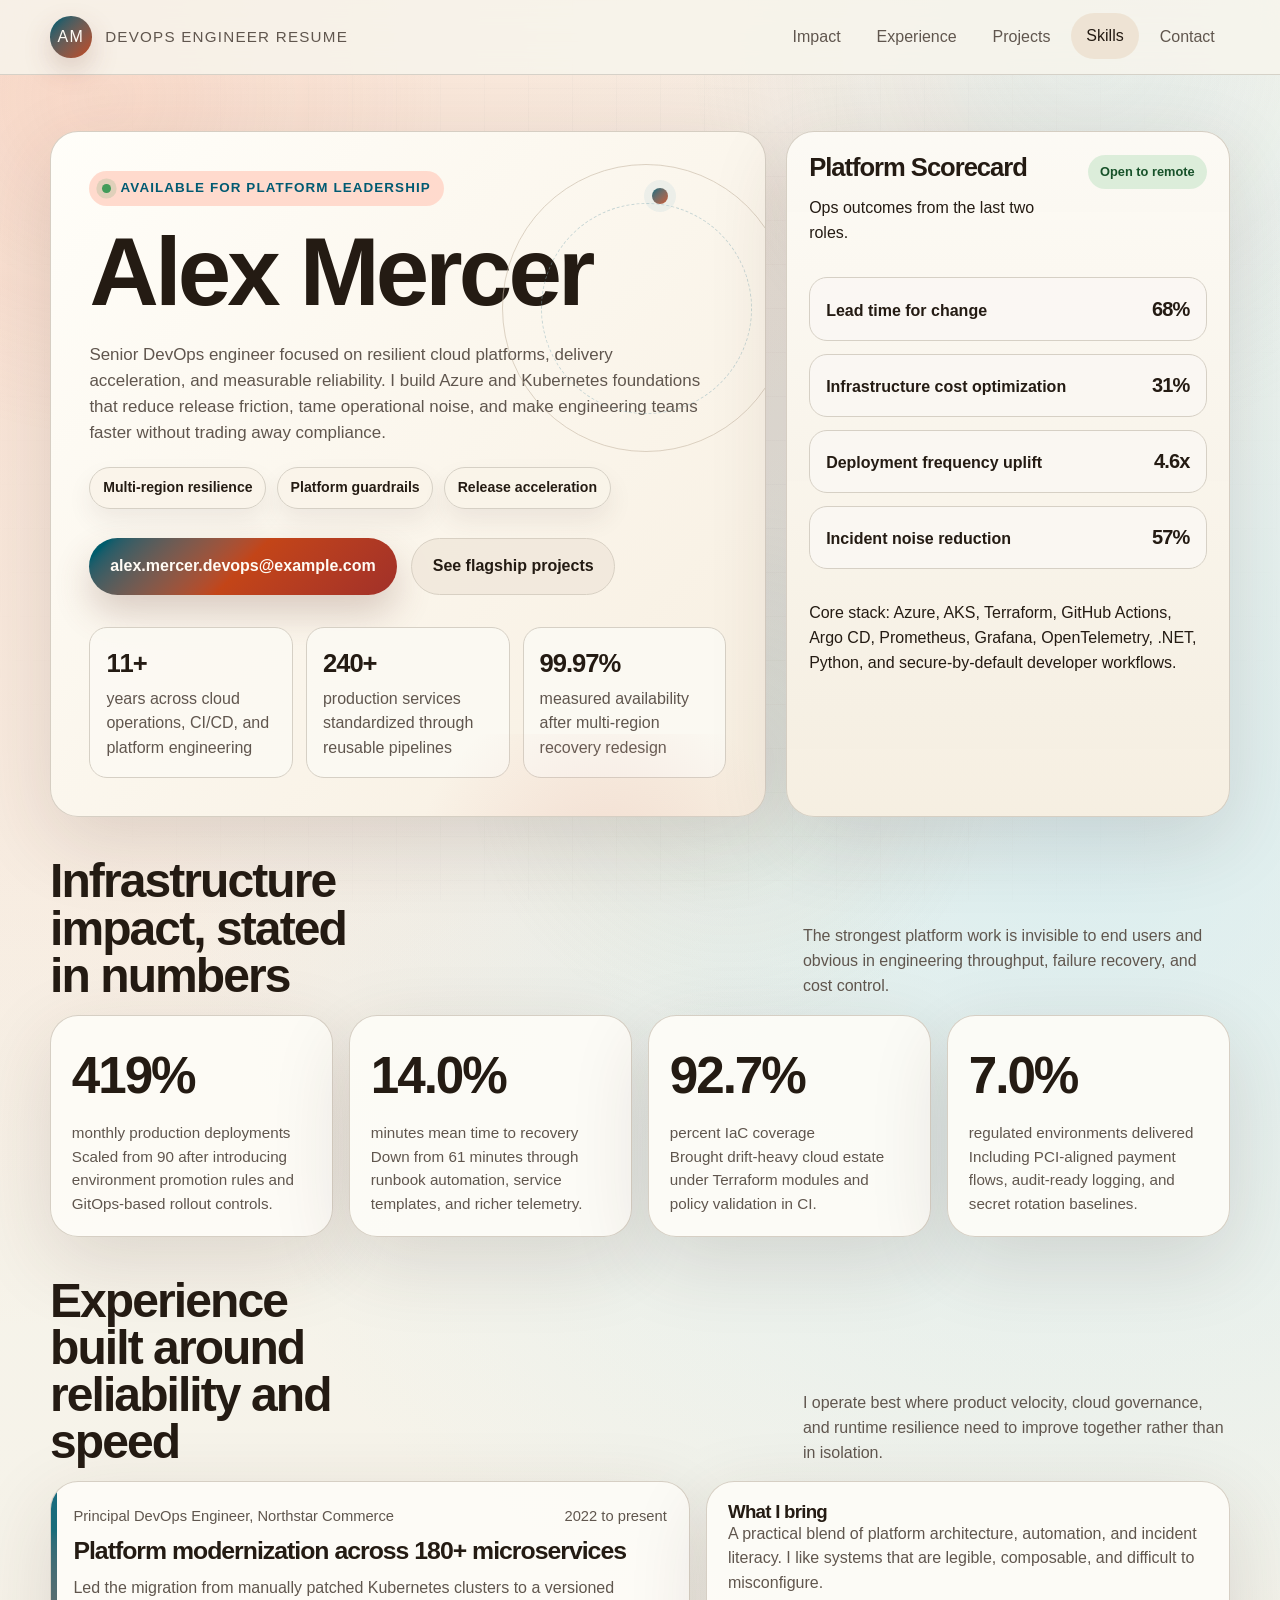
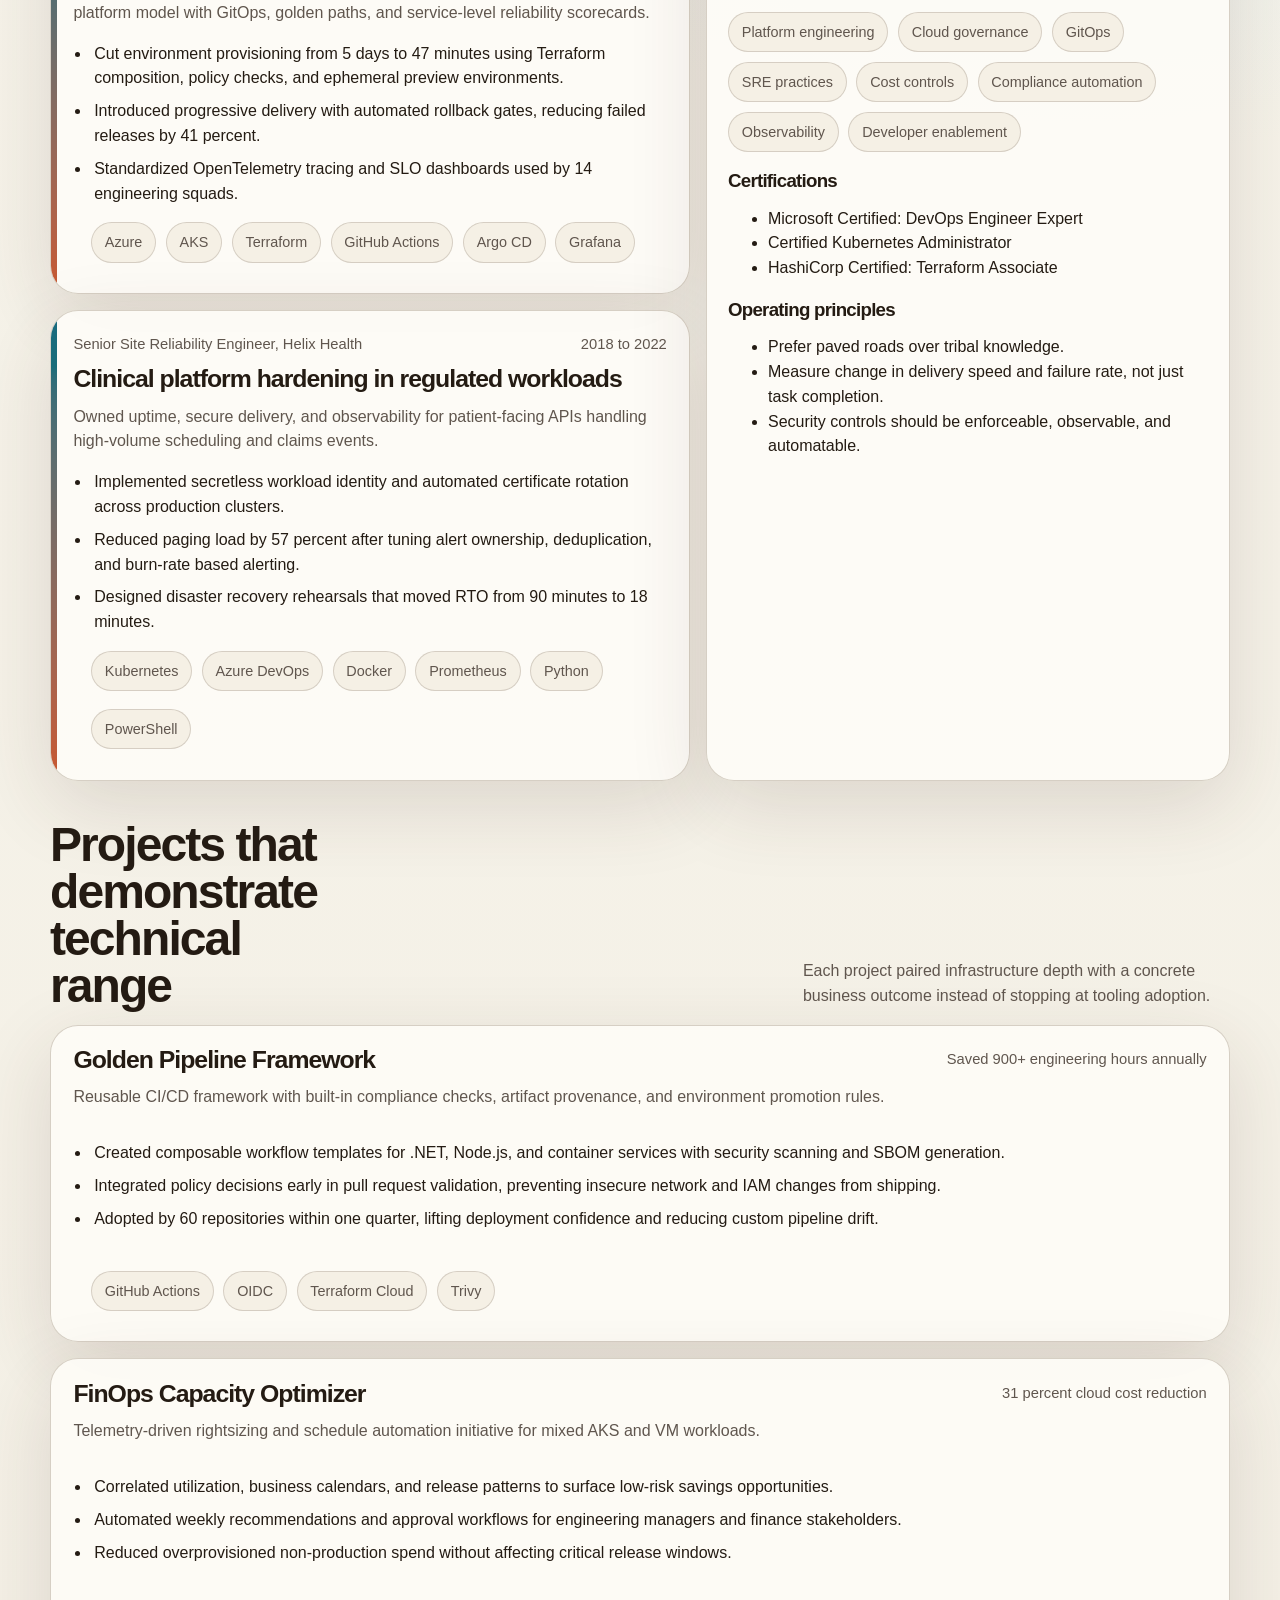
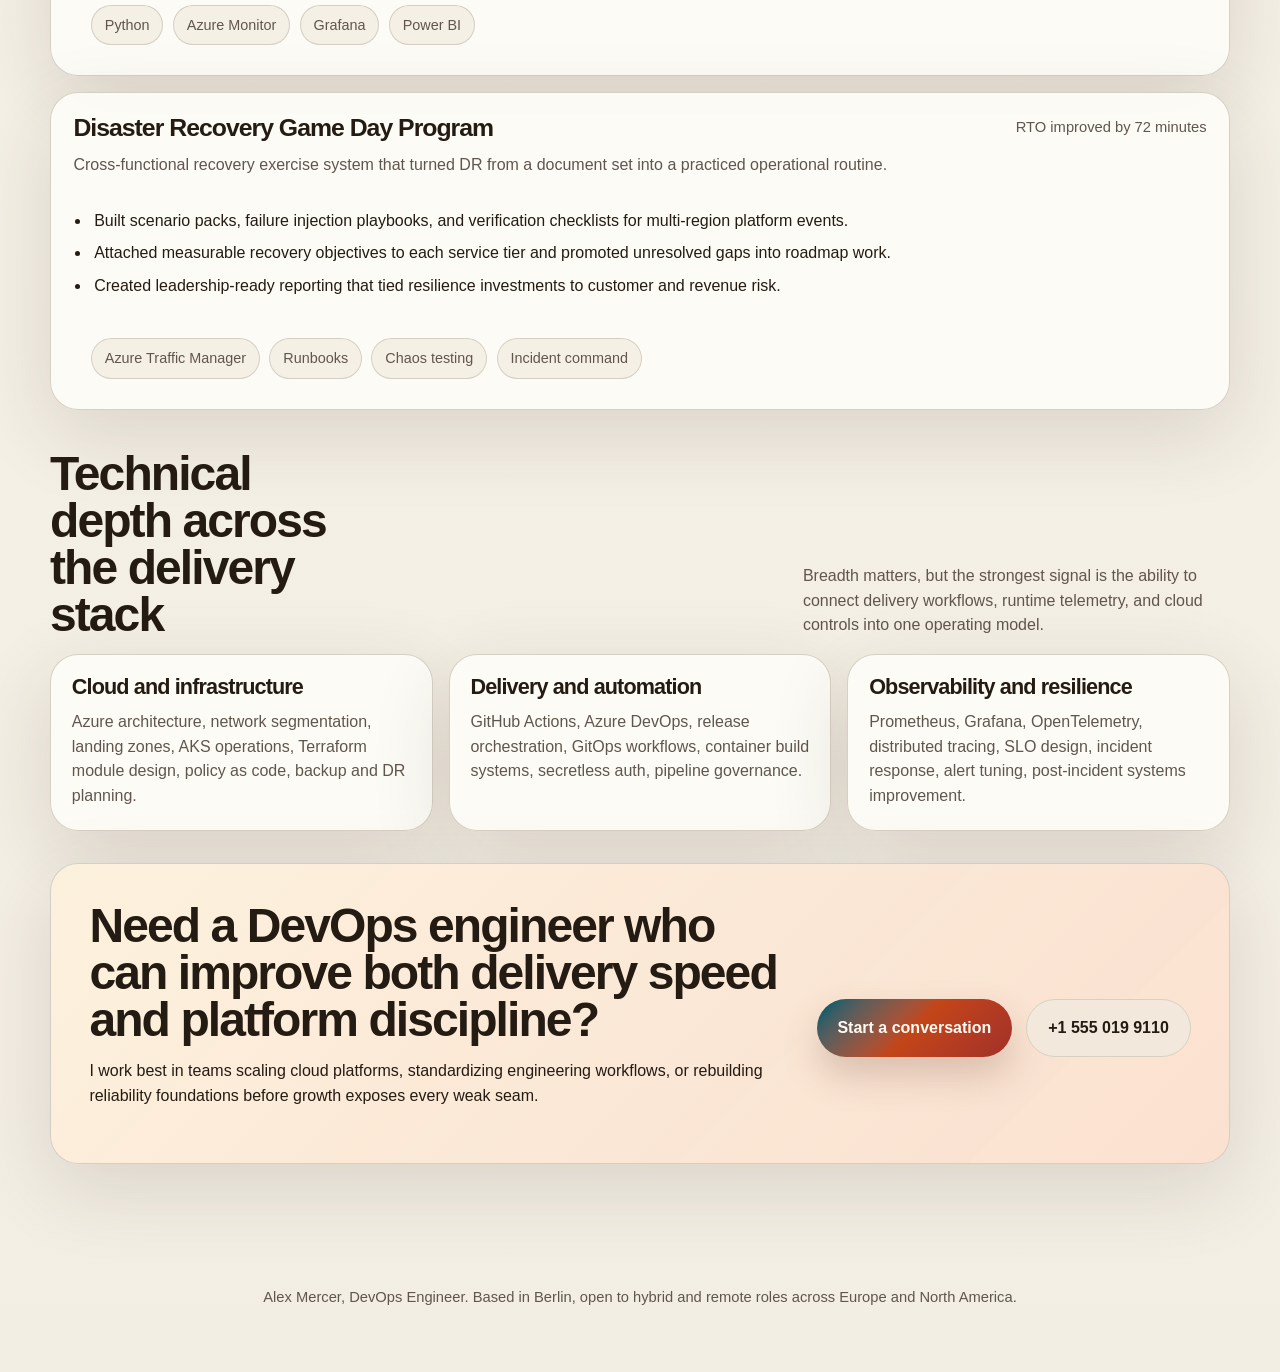
==== index.html @ e0a94598 "GPT 5.4 low reasoning 2nd iteration" ====
<!DOCTYPE html>
<html lang="en">
<head>
  <meta charset="UTF-8">
  <meta name="viewport" content="width=device-width, initial-scale=1.0">
  <title>Alex Mercer | DevOps Engineer</title>
  <meta
    name="description"
    content="Stylish single-file DevOps engineer resume with technical achievements, platform statistics, and flagship infrastructure projects."
  >
  <style>
    :root {
      color-scheme: light;
      --bg: oklch(0.97 0.012 95);
      --bg-strong: oklch(0.92 0.028 88);
      --panel: oklch(0.99 0.007 95 / 0.92);
      --panel-strong: oklch(0.94 0.02 82 / 0.96);
      --text: oklch(0.23 0.02 60);
      --text-inverse: oklch(0.99 0.01 85);
      --muted: oklch(0.46 0.018 62);
      --line: oklch(0.86 0.02 80);
      --line-strong: oklch(0.85 0.018 80 / 0.95);
      --line-soft: oklch(0.86 0.016 84);
      --line-topbar: oklch(0.82 0.015 80 / 0.7);
      --line-orbit: oklch(0.8 0.03 75 / 0.7);
      --line-orbit-inner: oklch(0.74 0.04 215 / 0.55);
      --line-hover-warm: oklch(0.76 0.05 48 / 0.65);
      --line-hover-cool: oklch(0.73 0.05 210 / 0.55);
      --line-hover-neutral: oklch(0.76 0.04 65 / 0.65);
      --line-hover-project: oklch(0.76 0.05 55 / 0.65);
      --accent: oklch(0.56 0.17 38);
      --accent-soft: oklch(0.92 0.05 38);
      --accent-deep: oklch(0.48 0.15 28);
      --accent-alt: oklch(0.42 0.11 215);
      --accent-alt-soft: oklch(0.8 0.04 220 / 0.25);
      --success: oklch(0.62 0.13 150);
      --success-text: oklch(0.39 0.09 150);
      --shadow: 0 24px 80px oklch(0.32 0.04 45 / 0.14);
      --shadow-lift: 0 32px 100px oklch(0.28 0.05 36 / 0.18);
      --radius-lg: 28px;
      --radius-md: 18px;
      --radius-sm: 12px;
      --content: min(1180px, calc(100vw - 2rem));
      --transition: 280ms cubic-bezier(0.22, 1, 0.36, 1);
      --display: "Space Grotesk", "Segoe UI", sans-serif;
      --body: "Inter", "Segoe UI", sans-serif;
    }

    * {
      box-sizing: border-box;
    }

    html {
      scroll-behavior: smooth;
    }

    body {
      margin: 0;
      font-family: var(--body);
      color: var(--text);
      background:
        radial-gradient(circle at top left, oklch(0.88 0.06 45 / 0.55), transparent 28%),
        radial-gradient(circle at 85% 18%, oklch(0.9 0.05 220 / 0.45), transparent 24%),
        linear-gradient(180deg, var(--bg), oklch(0.95 0.015 88));
      min-height: 100vh;
      line-height: 1.55;
      overflow-x: hidden;
    }

    body::before {
      content: "";
      position: fixed;
      inset: 0;
      pointer-events: none;
      background-image:
        linear-gradient(oklch(0.8 0.01 90 / 0.08) 1px, transparent 1px),
        linear-gradient(90deg, oklch(0.8 0.01 90 / 0.08) 1px, transparent 1px);
      background-size: 44px 44px;
      -webkit-mask-image: radial-gradient(circle at center, black 40%, transparent 88%);
      mask-image: radial-gradient(circle at center, black 40%, transparent 88%);
    }

    body::after {
      content: "";
      position: fixed;
      inset: -20%;
      pointer-events: none;
      background:
        radial-gradient(circle at 20% 22%, oklch(0.82 0.08 40 / 0.18), transparent 20%),
        radial-gradient(circle at 75% 18%, oklch(0.84 0.05 220 / 0.18), transparent 24%),
        radial-gradient(circle at 55% 75%, oklch(0.8 0.05 120 / 0.12), transparent 20%);
      transform: translate3d(var(--cursor-x, 0px), var(--cursor-y, 0px), 0);
      transition: transform 700ms cubic-bezier(0.22, 1, 0.36, 1);
      opacity: 0.95;
    }

    a {
      color: inherit;
      text-decoration: none;
    }

    img {
      max-width: 100%;
      display: block;
    }

    .shell {
      width: var(--content);
      margin: 0 auto;
      position: relative;
      z-index: 1;
    }

    .topbar {
      position: sticky;
      top: 0;
      z-index: 10;
      -webkit-backdrop-filter: blur(14px);
      backdrop-filter: blur(14px);
      background: oklch(0.97 0.012 95 / 0.84);
      border-bottom: 1px solid var(--line-topbar);
    }

    .topbar-inner {
      width: var(--content);
      margin: 0 auto;
      display: flex;
      align-items: center;
      justify-content: space-between;
      gap: 1rem;
      padding: 0.9rem 0;
    }

    .brand {
      display: flex;
      align-items: center;
      gap: 0.85rem;
      font-size: 0.95rem;
      letter-spacing: 0.08em;
      text-transform: uppercase;
      color: var(--muted);
    }

    .brand-mark {
      width: 2.6rem;
      aspect-ratio: 1;
      border-radius: 50%;
      display: grid;
      place-items: center;
      font-family: var(--display);
      font-size: 1rem;
      color: var(--text-inverse);
      background: linear-gradient(135deg, var(--accent-alt), var(--accent));
      box-shadow: 0 12px 28px oklch(0.44 0.08 30 / 0.22);
    }

    .nav {
      display: flex;
      align-items: center;
      gap: 0.35rem;
      flex-wrap: wrap;
      justify-content: flex-end;
    }

    .nav a {
      padding: 0.65rem 0.95rem;
      border-radius: 999px;
      color: var(--muted);
      transition: background var(--transition), color var(--transition), transform var(--transition);
    }

    .nav a:hover,
    .nav a:focus-visible,
    .nav a.active {
      background: oklch(0.92 0.025 78 / 0.95);
      color: var(--text);
      transform: translateY(-1px);
      outline: none;
    }

    main {
      padding: 2.5rem 0 4rem;
    }

    section {
      margin-bottom: 1.5rem;
    }

    .hero {
      display: grid;
      grid-template-columns: minmax(0, 1.45fr) minmax(320px, 0.9fr);
      gap: 1.25rem;
      align-items: stretch;
      padding-top: 1rem;
    }

    .hero-copy,
    .hero-panel,
    .surface,
    .timeline-item,
    .project,
    .cta-panel {
      background: var(--panel);
      border: 1px solid var(--line-strong);
      box-shadow: var(--shadow);
      border-radius: var(--radius-lg);
    }

    .hero-copy,
    .hero-panel,
    .surface,
    .timeline-item,
    .project,
    .cta-panel,
    .mini-stat,
    .ops-list li,
    .stack li,
    .tags li,
    .button,
    .button-secondary {
      position: relative;
      overflow: hidden;
      isolation: isolate;
    }

    .hero-copy::before,
    .hero-panel::before,
    .surface::before,
    .timeline-item::before,
    .project::before,
    .cta-panel::before {
      content: "";
      position: absolute;
      inset: -1px;
      pointer-events: none;
      background: radial-gradient(circle at var(--spotlight-x, 50%) var(--spotlight-y, 50%), oklch(0.99 0.03 85 / 0.42), transparent 32%);
      opacity: 0;
      transition: opacity 320ms cubic-bezier(0.22, 1, 0.36, 1);
      z-index: -1;
    }

    .hero-copy:hover::before,
    .hero-panel:hover::before,
    .surface:hover::before,
    .timeline-item:hover::before,
    .project:hover::before,
    .cta-panel:hover::before {
      opacity: 1;
    }

    .hero-copy {
      padding: clamp(1.5rem, 3vw, 3rem);
      position: relative;
      min-height: 100%;
      background:
        linear-gradient(135deg, oklch(0.995 0.007 95 / 0.95), oklch(0.95 0.022 80 / 0.95)),
        var(--panel);
    }

    .hero-copy::after {
      content: "";
      position: absolute;
      inset: auto -10% -30% 45%;
      height: 18rem;
      background: radial-gradient(circle, oklch(0.76 0.08 30 / 0.24), transparent 70%);
      pointer-events: none;
    }

    .hero-orbit {
      position: absolute;
      right: clamp(-2.5rem, -2vw, -1rem);
      top: clamp(1rem, 4vw, 2rem);
      width: min(28vw, 18rem);
      aspect-ratio: 1;
      border-radius: 50%;
      border: 1px solid var(--line-orbit);
      opacity: 0.9;
      pointer-events: none;
      animation: spin 24s linear infinite;
    }

    .hero-orbit::before,
    .hero-orbit::after {
      content: "";
      position: absolute;
      border-radius: 50%;
    }

    .hero-orbit::before {
      inset: 13%;
      border: 1px dashed var(--line-orbit-inner);
    }

    .hero-orbit::after {
      width: 1rem;
      height: 1rem;
      top: 8%;
      left: 52%;
      background: linear-gradient(135deg, var(--accent-alt), var(--accent));
      box-shadow: 0 0 0 0.5rem oklch(0.79 0.05 220 / 0.16);
    }

    .hero-badge-strip {
      display: flex;
      flex-wrap: wrap;
      gap: 0.65rem;
      margin-top: 1.3rem;
    }

    .hero-badge-strip span {
      padding: 0.55rem 0.8rem;
      border-radius: 999px;
      background: oklch(0.97 0.015 84 / 0.92);
      border: 1px solid var(--line-soft);
      color: var(--text);
      font-size: 0.88rem;
      font-weight: 600;
      box-shadow: 0 12px 24px oklch(0.35 0.03 40 / 0.08);
    }

    .eyebrow {
      display: inline-flex;
      align-items: center;
      gap: 0.6rem;
      padding: 0.45rem 0.8rem;
      border-radius: 999px;
      background: var(--accent-soft);
      color: var(--accent-alt);
      font-size: 0.84rem;
      font-weight: 700;
      letter-spacing: 0.08em;
      text-transform: uppercase;
    }

    .eyebrow::before {
      content: "";
      width: 0.55rem;
      height: 0.55rem;
      border-radius: 50%;
      background: var(--success);
      box-shadow: 0 0 0 0.35rem oklch(0.62 0.13 150 / 0.16);
    }

    h1,
    h2,
    h3 {
      font-family: var(--display);
      margin: 0;
      line-height: 0.98;
      letter-spacing: -0.04em;
    }

    h1 {
      font-size: clamp(3rem, 8vw, 6rem);
      margin-top: 1.2rem;
      max-width: 10ch;
    }

    .hero-copy p {
      max-width: 65ch;
      font-size: 1.06rem;
      color: var(--muted);
      margin: 1.4rem 0 0;
    }

    .hero-actions {
      display: flex;
      flex-wrap: wrap;
      gap: 0.9rem;
      margin-top: 1.8rem;
    }

    .button,
    .button-secondary {
      display: inline-flex;
      align-items: center;
      justify-content: center;
      gap: 0.65rem;
      padding: 0.95rem 1.3rem;
      border-radius: 999px;
      font-weight: 700;
      transition: transform var(--transition), box-shadow var(--transition), background var(--transition), border-color var(--transition);
    }

    .button::before,
    .button-secondary::before {
      content: "";
      position: absolute;
      inset: 0;
      background: linear-gradient(120deg, transparent 20%, oklch(1 0 0 / 0.35), transparent 58%);
      transform: translateX(-120%);
      transition: transform 620ms cubic-bezier(0.22, 1, 0.36, 1);
      pointer-events: none;
    }

    .button {
      color: var(--text-inverse);
      background: linear-gradient(135deg, var(--accent-alt), var(--accent), var(--accent-deep));
      box-shadow: 0 18px 36px oklch(0.43 0.07 35 / 0.24);
    }

    .button-secondary {
      background: var(--panel-strong);
      color: var(--text);
      border: 1px solid var(--line);
    }

    .button:hover,
    .button:focus-visible,
    .button-secondary:hover,
    .button-secondary:focus-visible {
      transform: translateY(-2px);
      box-shadow: var(--shadow-lift);
      outline: none;
    }

    .button:hover::before,
    .button:focus-visible::before,
    .button-secondary:hover::before,
    .button-secondary:focus-visible::before {
      transform: translateX(120%);
    }

    .hero-grid {
      display: grid;
      grid-template-columns: repeat(3, minmax(0, 1fr));
      gap: 0.8rem;
      margin-top: 2rem;
    }

    .mini-stat {
      padding: 1rem;
      border-radius: var(--radius-md);
      background: oklch(0.985 0.008 88 / 0.92);
      border: 1px solid var(--line-soft);
      transition: transform var(--transition), box-shadow var(--transition), border-color var(--transition);
    }

    .mini-stat:hover {
      transform: translateY(-6px);
      box-shadow: 0 24px 44px oklch(0.3 0.04 40 / 0.14);
      border-color: var(--line-hover-warm);
    }

    .mini-stat strong,
    .metric-value,
    .hero-panel strong {
      display: block;
      font-family: var(--display);
      letter-spacing: -0.04em;
    }

    .mini-stat strong {
      font-size: 1.6rem;
      margin-bottom: 0.2rem;
    }

    .mini-stat span,
    .metric-label,
    .timeline-meta,
    .project-meta,
    .stack li,
    .tags li,
    .footer-note {
      color: var(--muted);
    }

    .hero-panel {
      padding: 1.4rem;
      display: grid;
      gap: 1rem;
      align-content: start;
      background:
        linear-gradient(180deg, oklch(0.985 0.008 88 / 0.96), oklch(0.95 0.02 84 / 0.95)),
        var(--panel);
      transform: translateY(0);
      transition: transform var(--transition), box-shadow var(--transition);
    }

    .hero-panel:hover {
      transform: translateY(-4px);
      box-shadow: var(--shadow-lift);
    }

    .hero-panel-header {
      display: flex;
      justify-content: space-between;
      align-items: flex-start;
      gap: 1rem;
    }

    .hero-panel h2 {
      font-size: 1.6rem;
    }

    .status-chip {
      padding: 0.45rem 0.75rem;
      border-radius: 999px;
      background: oklch(0.92 0.04 145 / 0.8);
      color: var(--success-text);
      font-size: 0.8rem;
      font-weight: 700;
      white-space: nowrap;
    }

    .ops-list,
    .stack,
    .tags {
      list-style: none;
      padding: 0;
      margin: 0;
    }

    .ops-list {
      display: grid;
      gap: 0.8rem;
    }

    .ops-list li {
      padding: 0.95rem 1rem;
      border-radius: var(--radius-md);
      background: oklch(0.98 0.008 88 / 0.92);
      border: 1px solid var(--line-soft);
      display: flex;
      justify-content: space-between;
      gap: 1rem;
      align-items: baseline;
      transition: transform var(--transition), border-color var(--transition), box-shadow var(--transition);
    }

    .ops-list li:hover {
      transform: translateX(6px);
      border-color: var(--line-hover-cool);
      box-shadow: 0 20px 36px oklch(0.32 0.03 40 / 0.12);
    }

    .ops-list span {
      font-weight: 600;
    }

    .ops-list strong {
      font-size: 1.25rem;
    }

    .section-heading {
      display: flex;
      justify-content: space-between;
      gap: 1rem;
      align-items: end;
      margin: 2.5rem 0 1rem;
    }

    .section-heading h2 {
      font-size: clamp(1.9rem, 4vw, 3rem);
      max-width: 12ch;
    }

    .section-heading p {
      max-width: 48ch;
      margin: 0;
      color: var(--muted);
    }

    .metrics {
      display: grid;
      grid-template-columns: repeat(4, minmax(0, 1fr));
      gap: 1rem;
    }

    .surface {
      padding: 1.3rem;
      transition: transform var(--transition), box-shadow var(--transition), border-color var(--transition);
    }

    .surface:hover {
      transform: translateY(-6px);
      box-shadow: var(--shadow-lift);
      border-color: var(--line-hover-neutral);
    }

    .metric-value {
      font-size: clamp(2rem, 5vw, 3.2rem);
    }

    .metric-label {
      display: block;
      margin-top: 0.35rem;
      font-size: 0.95rem;
    }

    .metric-detail {
      margin: 0.9rem 0 0;
      font-size: 0.95rem;
      color: var(--muted);
    }

    .content-grid {
      display: grid;
      grid-template-columns: minmax(0, 1.1fr) minmax(300px, 0.9fr);
      gap: 1rem;
    }

    .timeline {
      display: grid;
      gap: 1rem;
    }

    .timeline-item {
      padding: 1.4rem;
      position: relative;
      transition: transform var(--transition), box-shadow var(--transition), border-color var(--transition);
    }

    .timeline-item::after {
      content: "";
      position: absolute;
      inset: 0 auto 0 0;
      width: 6px;
      background: linear-gradient(180deg, var(--accent-alt), var(--accent));
      opacity: 0.9;
    }

    .timeline-item:hover,
    .project:hover {
      transform: translateY(-8px);
      box-shadow: var(--shadow-lift);
      border-color: var(--line-hover-project);
    }

    .timeline-meta {
      display: flex;
      justify-content: space-between;
      gap: 0.8rem;
      font-size: 0.92rem;
      margin-bottom: 0.7rem;
      flex-wrap: wrap;
    }

    .timeline-item h3,
    .project h3 {
      font-size: 1.55rem;
      margin-bottom: 0.8rem;
    }

    .timeline-item p,
    .project p,
    .surface p {
      margin: 0;
      color: var(--muted);
    }

    .timeline-item ul,
    .project ul {
      margin: 1rem 0 0;
      padding-left: 1.1rem;
      color: var(--text);
    }

    .timeline-item li,
    .project li {
      margin-bottom: 0.5rem;
      padding-left: 0.2rem;
    }

    .stack {
      display: flex;
      flex-wrap: wrap;
      gap: 0.6rem;
      margin-top: 1rem;
    }

    .stack li,
    .tags li {
      padding: 0.5rem 0.8rem;
      border-radius: 999px;
      background: oklch(0.95 0.017 82 / 0.85);
      border: 1px solid var(--line-strong);
      font-size: 0.9rem;
    }

    .projects {
      display: grid;
      gap: 1rem;
      margin-top: 1rem;
    }

    .project {
      padding: 1.4rem;
      display: grid;
      gap: 0.95rem;
      transition: transform var(--transition), box-shadow var(--transition), border-color var(--transition);
    }

    .project-header {
      display: flex;
      justify-content: space-between;
      gap: 1rem;
      align-items: start;
    }

    .project-meta {
      font-size: 0.92rem;
      white-space: nowrap;
    }

    .skills-grid {
      display: grid;
      grid-template-columns: repeat(3, minmax(0, 1fr));
      gap: 1rem;
    }

    .skills-grid .surface {
      min-height: 100%;
    }

    .skills-grid h3 {
      font-size: 1.35rem;
      margin-bottom: 0.8rem;
    }

    .tags {
      display: flex;
      gap: 0.6rem;
      flex-wrap: wrap;
      margin-top: 1rem;
    }

    .flow-top {
      margin-top: 1.25rem;
    }

    .cta-panel {
      margin-top: 2rem;
      padding: clamp(1.5rem, 3vw, 2.4rem);
      display: grid;
      grid-template-columns: minmax(0, 1.2fr) auto;
      gap: 1rem;
      align-items: center;
      background:
        linear-gradient(135deg, oklch(0.96 0.03 82 / 0.94), oklch(0.92 0.04 55 / 0.92)),
        var(--panel);
      transition: transform var(--transition), box-shadow var(--transition), border-color var(--transition);
    }

    .cta-panel:hover {
      transform: translateY(-4px);
      box-shadow: var(--shadow-lift);
    }

    .cta-panel h2 {
      font-size: clamp(2rem, 4vw, 3rem);
      margin-bottom: 0.55rem;
    }

    footer {
      padding: 1.2rem 0 3rem;
    }

    .footer-note {
      text-align: center;
      font-size: 0.92rem;
    }

    .reveal {
      opacity: 0;
      transform: translateY(24px);
      transition: opacity 650ms cubic-bezier(0.16, 1, 0.3, 1), transform 650ms cubic-bezier(0.16, 1, 0.3, 1);
    }

    .reveal[data-reveal-delay="1"] {
      transition-delay: 80ms;
    }

    .reveal[data-reveal-delay="2"] {
      transition-delay: 160ms;
    }

    .reveal[data-reveal-delay="3"] {
      transition-delay: 240ms;
    }

    .reveal.is-visible {
      opacity: 1;
      transform: translateY(0);
    }

    @keyframes spin {
      from {
        transform: rotate(0deg);
      }

      to {
        transform: rotate(360deg);
      }
    }

    @keyframes float {
      0%,
      100% {
        transform: translateY(0px);
      }

      50% {
        transform: translateY(-10px);
      }
    }

    @media (max-width: 1080px) {
      .hero,
      .content-grid,
      .cta-panel,
      .skills-grid,
      .metrics {
        grid-template-columns: 1fr 1fr;
      }

      .hero {
        align-items: start;
      }

      .cta-panel {
        grid-template-columns: 1fr;
      }
    }

    @media (max-width: 760px) {
      .topbar-inner,
      .section-heading,
      .project-header,
      .hero-panel-header,
      .timeline-meta,
      .ops-list li {
        flex-direction: column;
        align-items: flex-start;
      }

      .hero,
      .content-grid,
      .skills-grid,
      .metrics,
      .hero-grid {
        grid-template-columns: 1fr;
      }

      .nav {
        display: none;
      }

      main {
        padding-top: 1.25rem;
      }

      h1 {
        max-width: 12ch;
      }
    }

    @media (prefers-reduced-motion: reduce) {
      html {
        scroll-behavior: auto;
      }

      *,
      *::before,
      *::after {
        animation-duration: 0.01ms !important;
        animation-iteration-count: 1 !important;
        transition-duration: 0.01ms !important;
      }

      .reveal {
        opacity: 1;
        transform: none;
      }
    }
  </style>
</head>
<body>
  <header class="topbar" aria-label="Primary">
    <div class="topbar-inner">
      <a class="brand" href="#top" aria-label="Go to top">
        <span class="brand-mark">AM</span>
        <span>DevOps Engineer Resume</span>
      </a>
      <nav class="nav" aria-label="Section navigation">
        <a href="#impact">Impact</a>
        <a href="#experience">Experience</a>
        <a href="#projects">Projects</a>
        <a href="#skills">Skills</a>
        <a href="#contact">Contact</a>
      </nav>
    </div>
  </header>

  <main id="top">
    <div class="shell">
      <section class="hero">
        <div class="hero-copy reveal">
          <div class="hero-orbit" aria-hidden="true"></div>
          <span class="eyebrow">Available for platform leadership</span>
          <h1>Alex Mercer</h1>
          <p>
            Senior DevOps engineer focused on resilient cloud platforms, delivery acceleration, and measurable reliability.
            I build Azure and Kubernetes foundations that reduce release friction, tame operational noise, and make engineering teams faster without trading away compliance.
          </p>
          <div class="hero-badge-strip" aria-label="Core focus areas">
            <span>Multi-region resilience</span>
            <span>Platform guardrails</span>
            <span>Release acceleration</span>
          </div>
          <div class="hero-actions">
            <a class="button" href="mailto:alex.mercer.devops@example.com">alex.mercer.devops@example.com</a>
            <a class="button-secondary" href="#projects">See flagship projects</a>
          </div>
          <div class="hero-grid" aria-label="Headline statistics">
            <article class="mini-stat" data-reveal-delay="1">
              <strong>11+</strong>
              <span>years across cloud operations, CI/CD, and platform engineering</span>
            </article>
            <article class="mini-stat" data-reveal-delay="2">
              <strong>240+</strong>
              <span>production services standardized through reusable pipelines</span>
            </article>
            <article class="mini-stat" data-reveal-delay="3">
              <strong>99.97%</strong>
              <span>measured availability after multi-region recovery redesign</span>
            </article>
          </div>
        </div>

        <aside class="hero-panel reveal" data-reveal-delay="1" aria-labelledby="platform-scorecard-title">
          <div class="hero-panel-header">
            <div>
              <h2 id="platform-scorecard-title">Platform Scorecard</h2>
              <p>Ops outcomes from the last two roles.</p>
            </div>
            <span class="status-chip">Open to remote</span>
          </div>
          <ul class="ops-list">
            <li>
              <span>Lead time for change</span>
              <strong data-counter="68">0%</strong>
            </li>
            <li>
              <span>Infrastructure cost optimization</span>
              <strong data-counter="31">0%</strong>
            </li>
            <li>
              <span>Deployment frequency uplift</span>
              <strong data-counter="4.6" data-suffix="x">0x</strong>
            </li>
            <li>
              <span>Incident noise reduction</span>
              <strong data-counter="57">0%</strong>
            </li>
          </ul>
          <p>
            Core stack: Azure, AKS, Terraform, GitHub Actions, Argo CD, Prometheus, Grafana, OpenTelemetry, .NET, Python, and secure-by-default developer workflows.
          </p>
        </aside>
      </section>

      <section id="impact">
        <div class="section-heading reveal">
          <div>
            <h2>Infrastructure impact, stated in numbers</h2>
          </div>
          <p>
            The strongest platform work is invisible to end users and obvious in engineering throughput, failure recovery, and cost control.
          </p>
        </div>
        <div class="metrics">
          <article class="surface reveal" data-reveal-delay="1">
            <strong class="metric-value" data-counter="420">0</strong>
            <span class="metric-label">monthly production deployments</span>
            <p class="metric-detail">Scaled from 90 after introducing environment promotion rules and GitOps-based rollout controls.</p>
          </article>
          <article class="surface reveal" data-reveal-delay="2">
            <strong class="metric-value" data-counter="14">0</strong>
            <span class="metric-label">minutes mean time to recovery</span>
            <p class="metric-detail">Down from 61 minutes through runbook automation, service templates, and richer telemetry.</p>
          </article>
          <article class="surface reveal" data-reveal-delay="3">
            <strong class="metric-value" data-counter="93">0</strong>
            <span class="metric-label">percent IaC coverage</span>
            <p class="metric-detail">Brought drift-heavy cloud estate under Terraform modules and policy validation in CI.</p>
          </article>
          <article class="surface reveal" data-reveal-delay="1">
            <strong class="metric-value" data-counter="7">0</strong>
            <span class="metric-label">regulated environments delivered</span>
            <p class="metric-detail">Including PCI-aligned payment flows, audit-ready logging, and secret rotation baselines.</p>
          </article>
        </div>
      </section>

      <section id="experience">
        <div class="section-heading reveal">
          <div>
            <h2>Experience built around reliability and speed</h2>
          </div>
          <p>
            I operate best where product velocity, cloud governance, and runtime resilience need to improve together rather than in isolation.
          </p>
        </div>
        <div class="content-grid">
          <div class="timeline">
            <article class="timeline-item reveal" data-reveal-delay="1">
              <div class="timeline-meta">
                <span>Principal DevOps Engineer, Northstar Commerce</span>
                <span>2022 to present</span>
              </div>
              <h3>Platform modernization across 180+ microservices</h3>
              <p>
                Led the migration from manually patched Kubernetes clusters to a versioned platform model with GitOps, golden paths, and service-level reliability scorecards.
              </p>
              <ul>
                <li>Cut environment provisioning from 5 days to 47 minutes using Terraform composition, policy checks, and ephemeral preview environments.</li>
                <li>Introduced progressive delivery with automated rollback gates, reducing failed releases by 41 percent.</li>
                <li>Standardized OpenTelemetry tracing and SLO dashboards used by 14 engineering squads.</li>
              </ul>
              <ul class="stack" aria-label="Northstar technology stack">
                <li>Azure</li>
                <li>AKS</li>
                <li>Terraform</li>
                <li>GitHub Actions</li>
                <li>Argo CD</li>
                <li>Grafana</li>
              </ul>
            </article>

            <article class="timeline-item reveal" data-reveal-delay="2">
              <div class="timeline-meta">
                <span>Senior Site Reliability Engineer, Helix Health</span>
                <span>2018 to 2022</span>
              </div>
              <h3>Clinical platform hardening in regulated workloads</h3>
              <p>
                Owned uptime, secure delivery, and observability for patient-facing APIs handling high-volume scheduling and claims events.
              </p>
              <ul>
                <li>Implemented secretless workload identity and automated certificate rotation across production clusters.</li>
                <li>Reduced paging load by 57 percent after tuning alert ownership, deduplication, and burn-rate based alerting.</li>
                <li>Designed disaster recovery rehearsals that moved RTO from 90 minutes to 18 minutes.</li>
              </ul>
              <ul class="stack" aria-label="Helix technology stack">
                <li>Kubernetes</li>
                <li>Azure DevOps</li>
                <li>Docker</li>
                <li>Prometheus</li>
                <li>Python</li>
                <li>PowerShell</li>
              </ul>
            </article>
          </div>

          <aside class="surface reveal" data-reveal-delay="3" aria-labelledby="profile-summary-title">
            <h3 id="profile-summary-title">What I bring</h3>
            <p>
              A practical blend of platform architecture, automation, and incident literacy. I like systems that are legible, composable, and difficult to misconfigure.
            </p>
            <ul class="tags" aria-label="Key strengths">
              <li>Platform engineering</li>
              <li>Cloud governance</li>
              <li>GitOps</li>
              <li>SRE practices</li>
              <li>Cost controls</li>
              <li>Compliance automation</li>
              <li>Observability</li>
              <li>Developer enablement</li>
            </ul>
            <h3 class="flow-top">Certifications</h3>
            <ul>
              <li>Microsoft Certified: DevOps Engineer Expert</li>
              <li>Certified Kubernetes Administrator</li>
              <li>HashiCorp Certified: Terraform Associate</li>
            </ul>
            <h3 class="flow-top">Operating principles</h3>
            <ul>
              <li>Prefer paved roads over tribal knowledge.</li>
              <li>Measure change in delivery speed and failure rate, not just task completion.</li>
              <li>Security controls should be enforceable, observable, and automatable.</li>
            </ul>
          </aside>
        </div>
      </section>

      <section id="projects">
        <div class="section-heading reveal">
          <div>
            <h2>Projects that demonstrate technical range</h2>
          </div>
          <p>
            Each project paired infrastructure depth with a concrete business outcome instead of stopping at tooling adoption.
          </p>
        </div>
        <div class="projects">
          <article class="project reveal" data-reveal-delay="1">
            <div class="project-header">
              <div>
                <h3>Golden Pipeline Framework</h3>
                <p>Reusable CI/CD framework with built-in compliance checks, artifact provenance, and environment promotion rules.</p>
              </div>
              <span class="project-meta">Saved 900+ engineering hours annually</span>
            </div>
            <ul>
              <li>Created composable workflow templates for .NET, Node.js, and container services with security scanning and SBOM generation.</li>
              <li>Integrated policy decisions early in pull request validation, preventing insecure network and IAM changes from shipping.</li>
              <li>Adopted by 60 repositories within one quarter, lifting deployment confidence and reducing custom pipeline drift.</li>
            </ul>
            <ul class="stack" aria-label="Golden Pipeline Framework technologies">
              <li>GitHub Actions</li>
              <li>OIDC</li>
              <li>Terraform Cloud</li>
              <li>Trivy</li>
            </ul>
          </article>

          <article class="project reveal" data-reveal-delay="2">
            <div class="project-header">
              <div>
                <h3>FinOps Capacity Optimizer</h3>
                <p>Telemetry-driven rightsizing and schedule automation initiative for mixed AKS and VM workloads.</p>
              </div>
              <span class="project-meta">31 percent cloud cost reduction</span>
            </div>
            <ul>
              <li>Correlated utilization, business calendars, and release patterns to surface low-risk savings opportunities.</li>
              <li>Automated weekly recommendations and approval workflows for engineering managers and finance stakeholders.</li>
              <li>Reduced overprovisioned non-production spend without affecting critical release windows.</li>
            </ul>
            <ul class="stack" aria-label="FinOps Capacity Optimizer technologies">
              <li>Python</li>
              <li>Azure Monitor</li>
              <li>Grafana</li>
              <li>Power BI</li>
            </ul>
          </article>

          <article class="project reveal" data-reveal-delay="3">
            <div class="project-header">
              <div>
                <h3>Disaster Recovery Game Day Program</h3>
                <p>Cross-functional recovery exercise system that turned DR from a document set into a practiced operational routine.</p>
              </div>
              <span class="project-meta">RTO improved by 72 minutes</span>
            </div>
            <ul>
              <li>Built scenario packs, failure injection playbooks, and verification checklists for multi-region platform events.</li>
              <li>Attached measurable recovery objectives to each service tier and promoted unresolved gaps into roadmap work.</li>
              <li>Created leadership-ready reporting that tied resilience investments to customer and revenue risk.</li>
            </ul>
            <ul class="stack" aria-label="Disaster Recovery Game Day Program technologies">
              <li>Azure Traffic Manager</li>
              <li>Runbooks</li>
              <li>Chaos testing</li>
              <li>Incident command</li>
            </ul>
          </article>
        </div>
      </section>

      <section id="skills">
        <div class="section-heading reveal">
          <div>
            <h2>Technical depth across the delivery stack</h2>
          </div>
          <p>
            Breadth matters, but the strongest signal is the ability to connect delivery workflows, runtime telemetry, and cloud controls into one operating model.
          </p>
        </div>
        <div class="skills-grid">
          <article class="surface reveal" data-reveal-delay="1">
            <h3>Cloud and infrastructure</h3>
            <p>Azure architecture, network segmentation, landing zones, AKS operations, Terraform module design, policy as code, backup and DR planning.</p>
          </article>
          <article class="surface reveal" data-reveal-delay="2">
            <h3>Delivery and automation</h3>
            <p>GitHub Actions, Azure DevOps, release orchestration, GitOps workflows, container build systems, secretless auth, pipeline governance.</p>
          </article>
          <article class="surface reveal" data-reveal-delay="3">
            <h3>Observability and resilience</h3>
            <p>Prometheus, Grafana, OpenTelemetry, distributed tracing, SLO design, incident response, alert tuning, post-incident systems improvement.</p>
          </article>
        </div>
      </section>

      <section id="contact" class="reveal">
        <div class="cta-panel">
          <div>
            <h2>Need a DevOps engineer who can improve both delivery speed and platform discipline?</h2>
            <p>
              I work best in teams scaling cloud platforms, standardizing engineering workflows, or rebuilding reliability foundations before growth exposes every weak seam.
            </p>
          </div>
          <div class="hero-actions">
            <a class="button" href="mailto:alex.mercer.devops@example.com">Start a conversation</a>
            <a class="button-secondary" href="tel:+15550199110">+1 555 019 9110</a>
          </div>
        </div>
      </section>
    </div>
  </main>

  <footer>
    <div class="shell">
      <p class="footer-note">Alex Mercer, DevOps Engineer. Based in Berlin, open to hybrid and remote roles across Europe and North America.</p>
    </div>
  </footer>

  <script>
    (function () {
      const reducedMotion = globalThis.matchMedia('(prefers-reduced-motion: reduce)').matches;
      const revealElements = document.querySelectorAll('.reveal');
      const navLinks = document.querySelectorAll('.nav a');
      const sections = document.querySelectorAll('main section[id]');
      const counters = document.querySelectorAll('[data-counter]');
      const spotlights = document.querySelectorAll('.hero-copy, .hero-panel, .surface, .timeline-item, .project, .cta-panel');

      const syncSpotlight = (event, element) => {
        const rect = element.getBoundingClientRect();
        const x = ((event.clientX - rect.left) / rect.width) * 100;
        const y = ((event.clientY - rect.top) / rect.height) * 100;
        element.style.setProperty('--spotlight-x', x + '%');
        element.style.setProperty('--spotlight-y', y + '%');
      };

      if (!reducedMotion) {
        document.addEventListener('pointermove', (event) => {
          const x = (event.clientX / globalThis.innerWidth - 0.5) * 36;
          const y = (event.clientY / globalThis.innerHeight - 0.5) * 36;
          document.body.style.setProperty('--cursor-x', x.toFixed(2) + 'px');
          document.body.style.setProperty('--cursor-y', y.toFixed(2) + 'px');
        }, { passive: true });

        spotlights.forEach((element) => {
          element.addEventListener('pointermove', (event) => syncSpotlight(event, element), { passive: true });
        });
      }

      if (reducedMotion) {
        revealElements.forEach((element) => element.classList.add('is-visible'));
      } else {
        const revealObserver = new IntersectionObserver(
          (entries, observer) => {
            entries.forEach((entry) => {
              if (!entry.isIntersecting) {
                return;
              }

              entry.target.classList.add('is-visible');
              observer.unobserve(entry.target);
            });
          },
          { threshold: 0.18, rootMargin: '0px 0px -8% 0px' }
        );

        revealElements.forEach((element) => revealObserver.observe(element));
      }

      const formatCounter = (value, suffix) => {
        if (suffix === 'x') {
          return value.toFixed(1).replace('.0', '') + 'x';
        }

        if (value >= 100 || Number.isInteger(value)) {
          return Math.round(value) + '%';
        }

        return value.toFixed(1) + '%';
      };

      const animateCounter = (element) => {
        const target = Number(element.dataset.counter || '0');
        const suffix = element.dataset.suffix || '%';
        const duration = 1400;
        const startTime = performance.now();

        const tick = (now) => {
          const progress = Math.min((now - startTime) / duration, 1);
          const eased = 1 - Math.pow(1 - progress, 4);
          const current = target * eased;
          element.textContent = suffix === 'x'
            ? formatCounter(current, 'x')
            : formatCounter(current, '%');

          if (progress < 1) {
            globalThis.requestAnimationFrame(tick);
          }
        };

        globalThis.requestAnimationFrame(tick);
      };

      const counterObserver = new IntersectionObserver(
        (entries, observer) => {
          entries.forEach((entry) => {
            if (!entry.isIntersecting) {
              return;
            }

            animateCounter(entry.target);
            observer.unobserve(entry.target);
          });
        },
        { threshold: 0.4 }
      );

      counters.forEach((counter) => {
        if (reducedMotion) {
          const target = Number(counter.dataset.counter || '0');
          const suffix = counter.dataset.suffix || '%';
          counter.textContent = suffix === 'x'
            ? formatCounter(target, 'x')
            : formatCounter(target, '%');
        } else {
          counterObserver.observe(counter);
        }
      });

      const sectionObserver = new IntersectionObserver(
        (entries) => {
          entries.forEach((entry) => {
            if (!entry.isIntersecting) {
              return;
            }

            navLinks.forEach((link) => {
              link.classList.toggle('active', link.getAttribute('href') === '#' + entry.target.id);
            });
          });
        },
        { threshold: 0.45, rootMargin: '-18% 0px -45% 0px' }
      );

      sections.forEach((section) => sectionObserver.observe(section));
    }());
  </script>
</body>
</html>
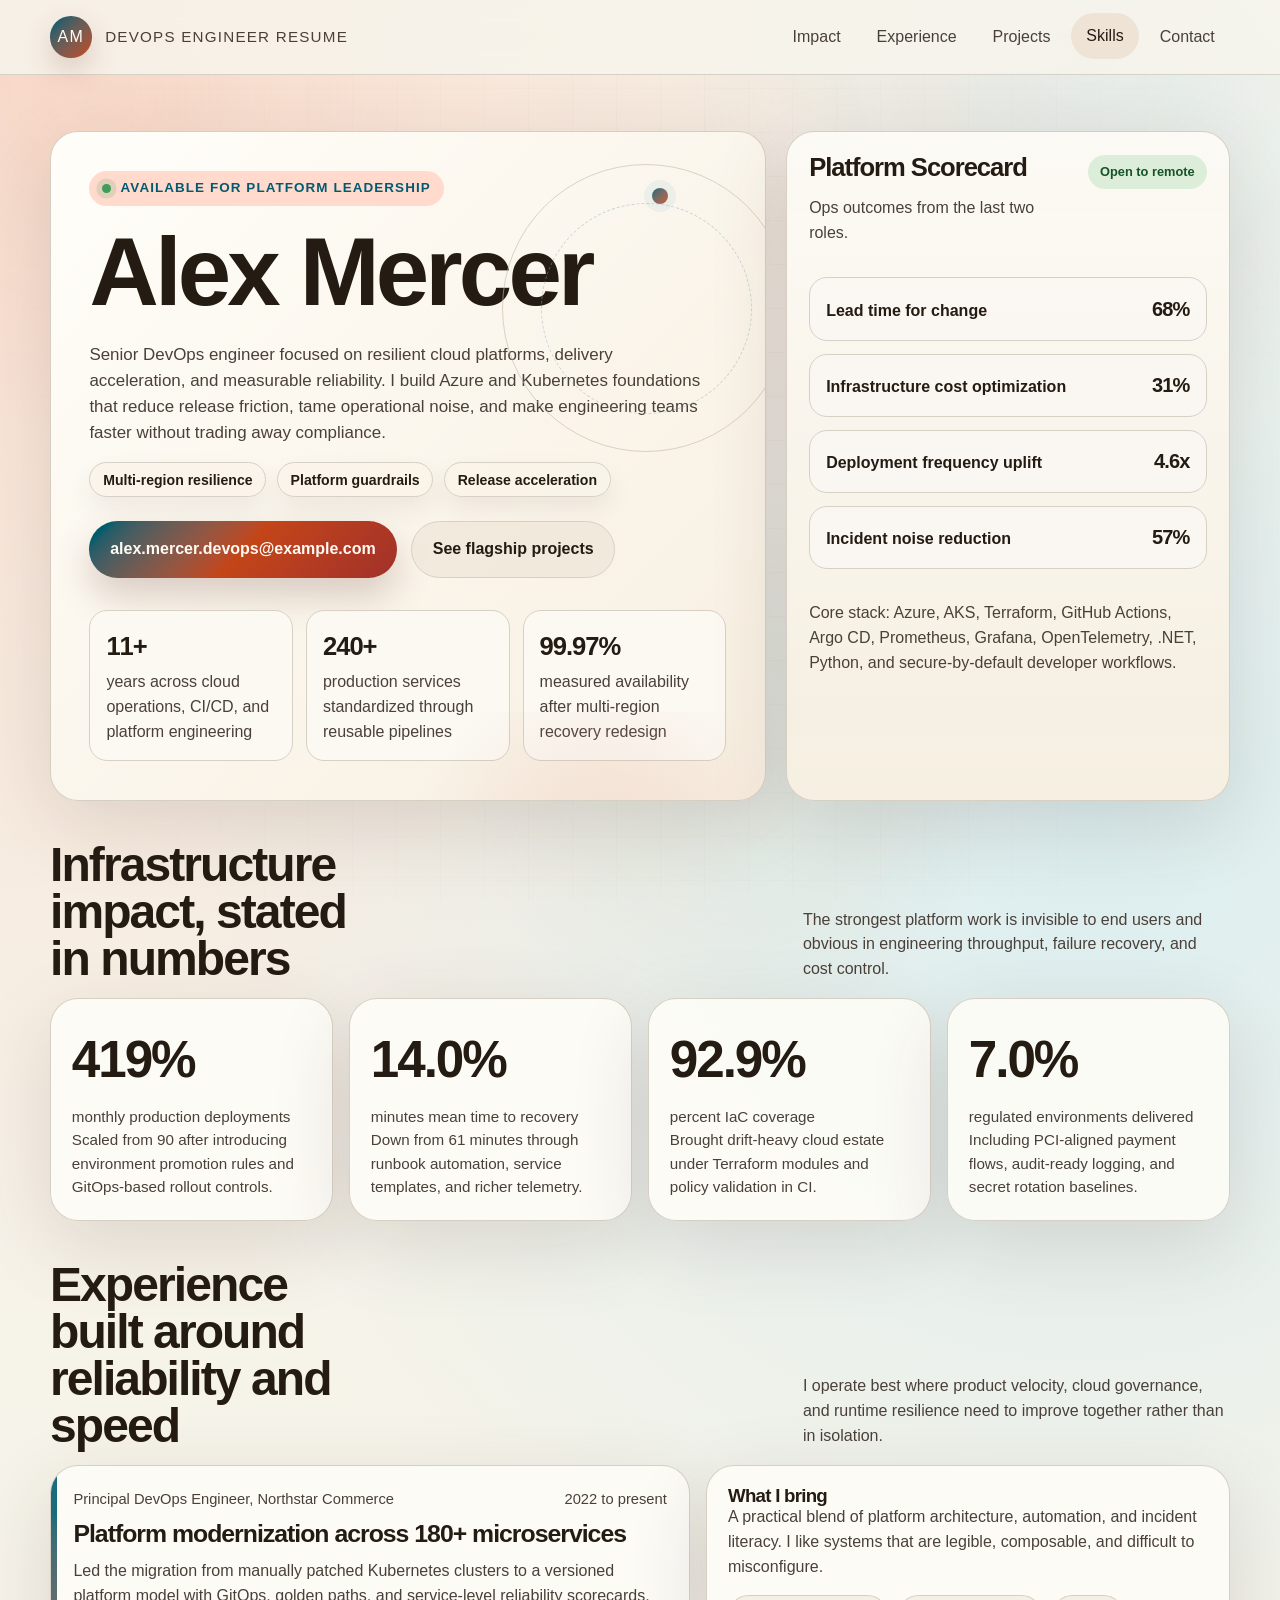
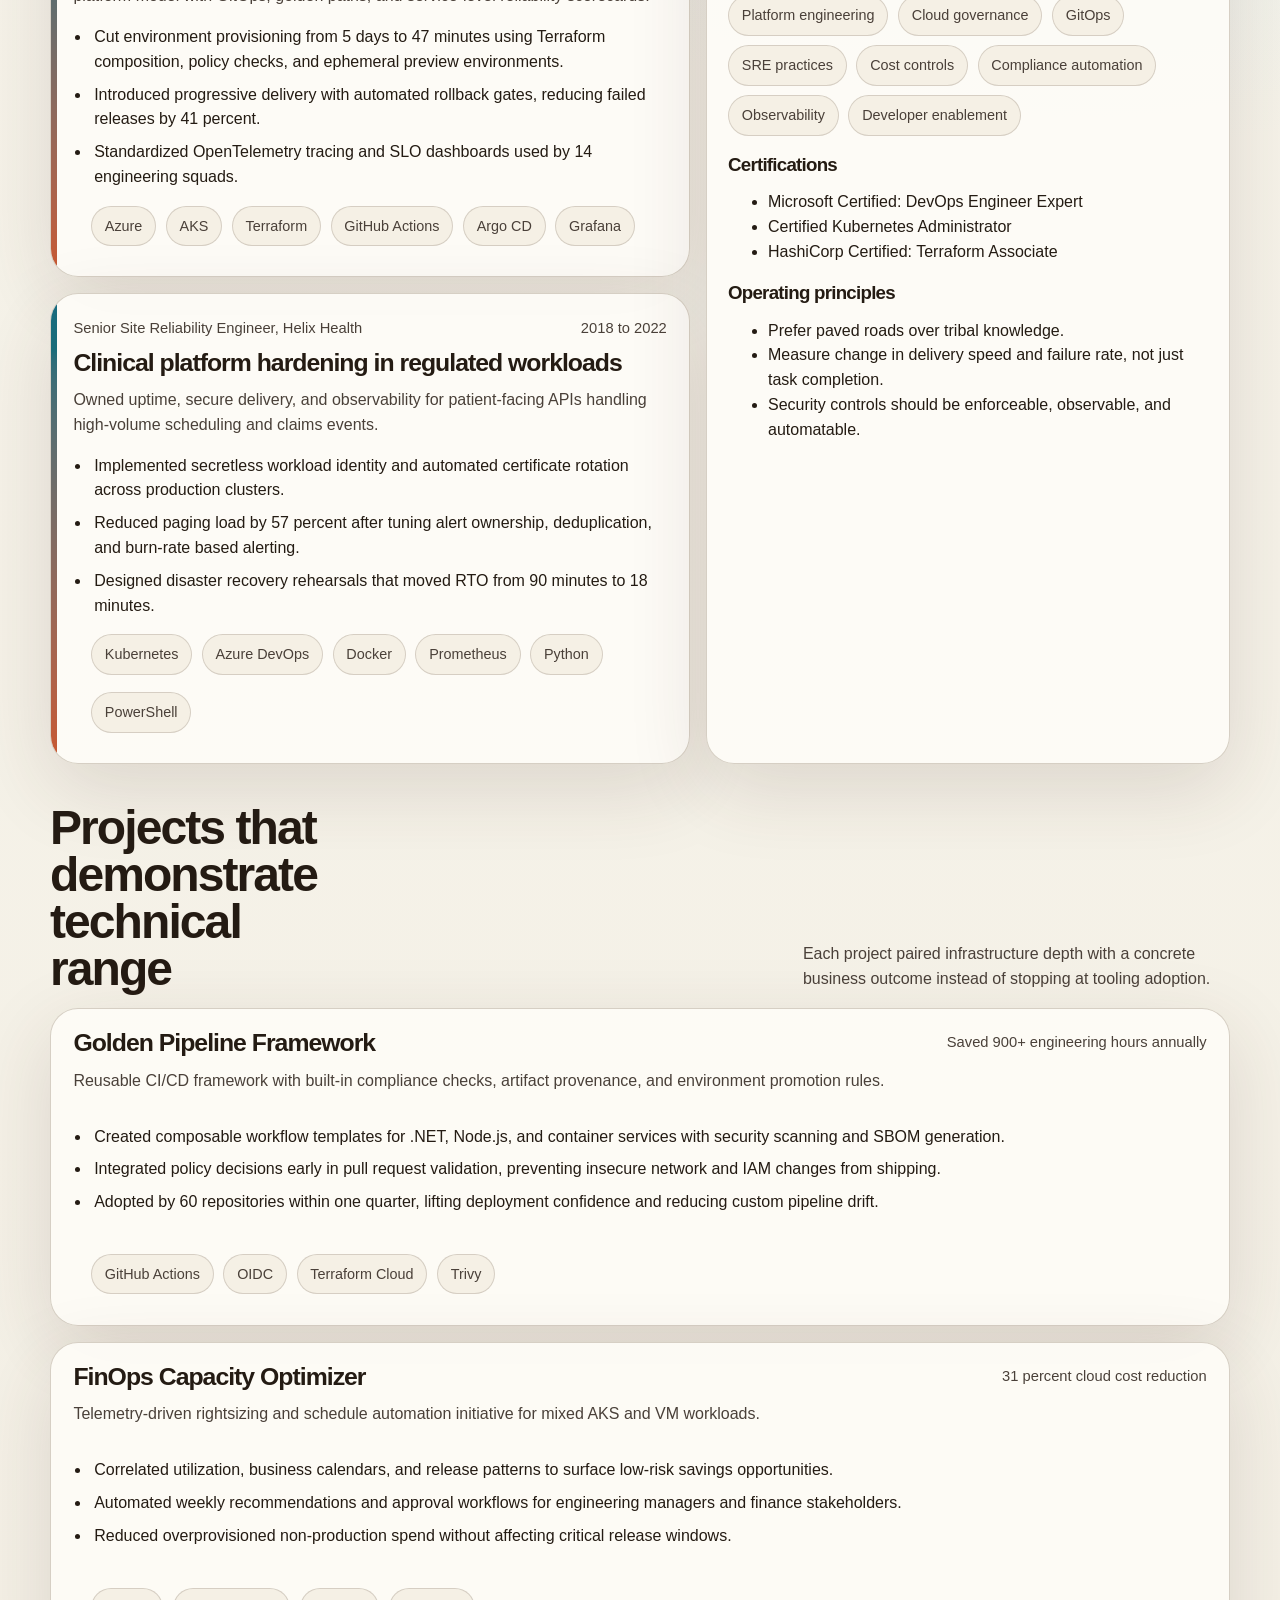
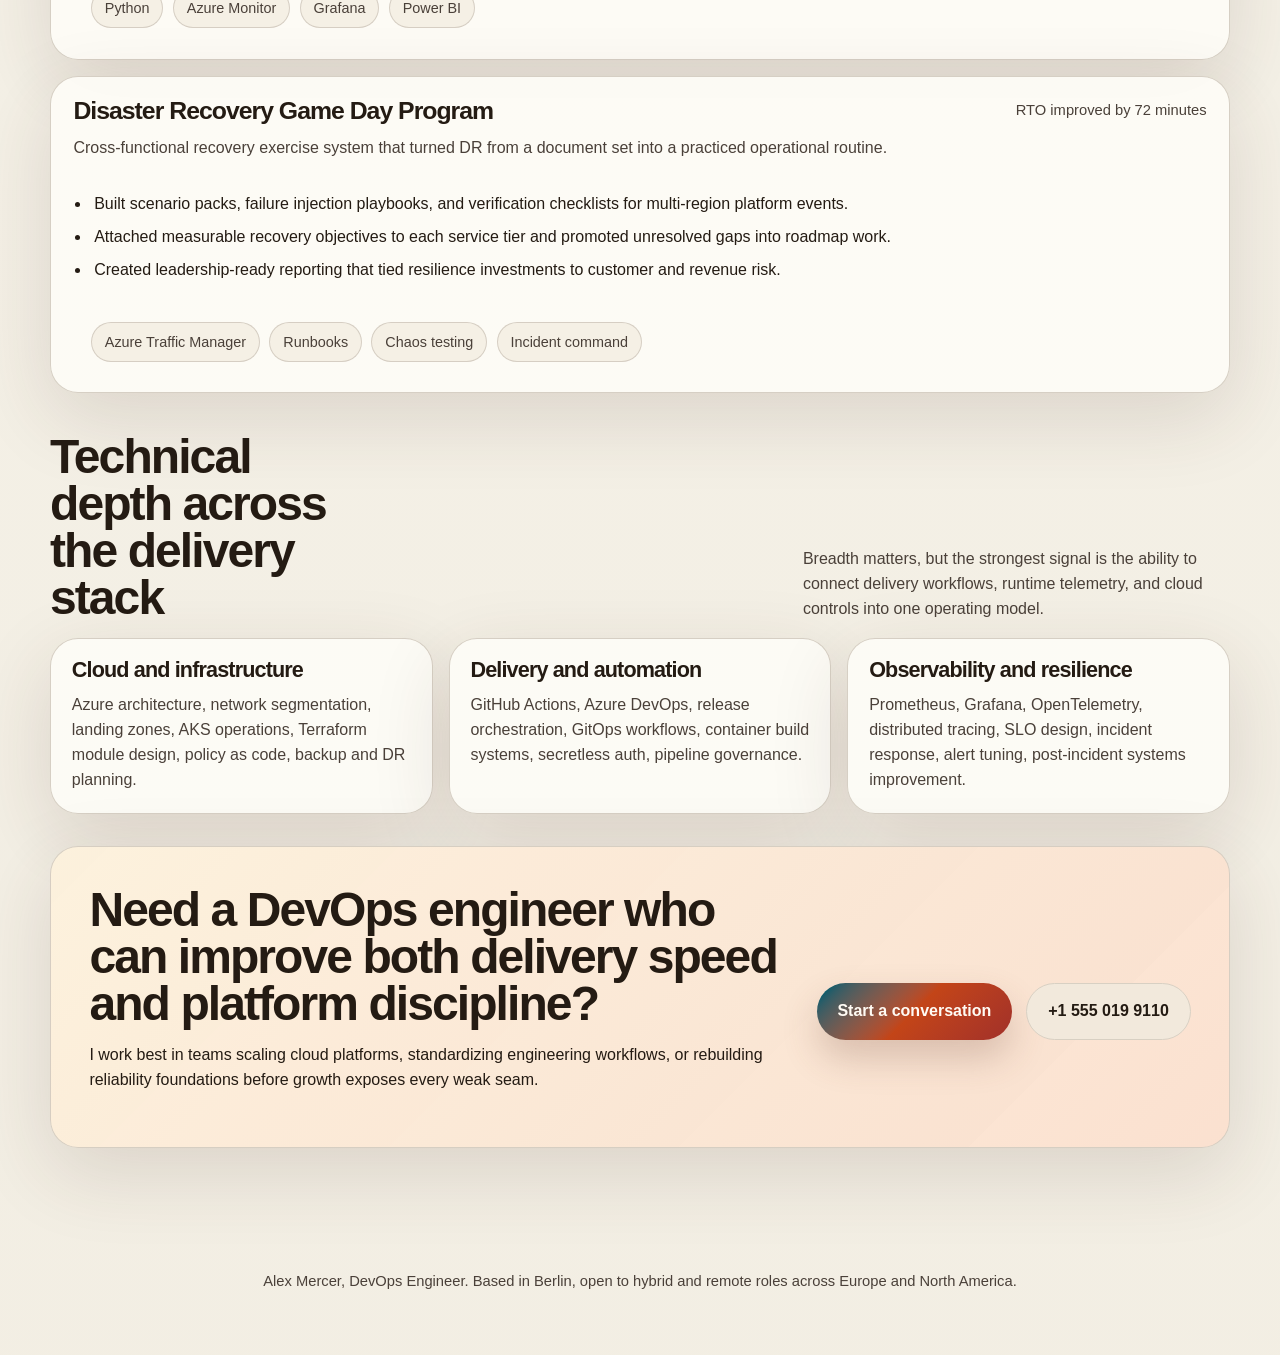
==== commit 2c73679d: "GPT 5.4 low reasoning 3rd iteration" ====
--- a/index.html
+++ b/index.html
@@ -17,7 +17,7 @@
       --panel-strong: oklch(0.94 0.02 82 / 0.96);
       --text: oklch(0.23 0.02 60);
       --text-inverse: oklch(0.99 0.01 85);
-      --muted: oklch(0.46 0.018 62);
+      --muted: oklch(0.38 0.018 62);
       --line: oklch(0.86 0.02 80);
       --line-strong: oklch(0.85 0.018 80 / 0.95);
       --line-soft: oklch(0.86 0.016 84);
@@ -33,6 +33,8 @@
       --accent-deep: oklch(0.48 0.15 28);
       --accent-alt: oklch(0.42 0.11 215);
       --accent-alt-soft: oklch(0.8 0.04 220 / 0.25);
+      --focus-ring: oklch(0.62 0.16 245);
+      --focus-shadow: 0 0 0 4px oklch(0.85 0.05 245 / 0.45);
       --success: oklch(0.62 0.13 150);
       --success-text: oklch(0.39 0.09 150);
       --shadow: 0 24px 80px oklch(0.32 0.04 45 / 0.14);
@@ -97,6 +99,31 @@
     a {
       color: inherit;
       text-decoration: none;
+    }
+
+    a:focus-visible,
+    button:focus-visible,
+    [tabindex]:focus-visible {
+      outline: 3px solid var(--focus-ring);
+      outline-offset: 3px;
+      box-shadow: var(--focus-shadow);
+    }
+
+    .skip-link {
+      position: absolute;
+      left: 1rem;
+      top: -3.5rem;
+      z-index: 30;
+      padding: 0.85rem 1.1rem;
+      border-radius: 0 0 var(--radius-sm) var(--radius-sm);
+      background: var(--text);
+      color: var(--text-inverse);
+      font-weight: 700;
+      transition: top var(--transition);
+    }
+
+    .skip-link:focus-visible {
+      top: 0;
     }
 
     img {
@@ -240,11 +267,17 @@
     }
 
     .hero-copy:hover::before,
+    .hero-copy:focus-within::before,
     .hero-panel:hover::before,
+    .hero-panel:focus-within::before,
     .surface:hover::before,
+    .surface:focus-within::before,
     .timeline-item:hover::before,
+    .timeline-item:focus-within::before,
     .project:hover::before,
-    .cta-panel:hover::before {
+    .project:focus-within::before,
+    .cta-panel:hover::before,
+    .cta-panel:focus-within::before {
       opacity: 1;
     }
 
@@ -301,10 +334,12 @@
     }
 
     .hero-badge-strip {
+      list-style: none;
       display: flex;
       flex-wrap: wrap;
       gap: 0.65rem;
       margin-top: 1.3rem;
+      padding: 0;
     }
 
     .hero-badge-strip span {
@@ -461,7 +496,8 @@
     .project-meta,
     .stack li,
     .tags li,
-    .footer-note {
+    .footer-note,
+    .hero-panel p {
       color: var(--muted);
     }
 
@@ -761,6 +797,41 @@
       font-size: 0.92rem;
     }
 
+    .sr-only {
+      position: absolute;
+      width: 1px;
+      height: 1px;
+      padding: 0;
+      margin: -1px;
+      overflow: hidden;
+      clip: rect(0, 0, 0, 0);
+      white-space: nowrap;
+      border: 0;
+    }
+
+    @media (prefers-contrast: more) {
+      :root {
+        --panel: oklch(1 0 0 / 0.98);
+        --panel-strong: oklch(0.97 0.012 82 / 0.99);
+        --line-strong: oklch(0.74 0.018 80 / 1);
+        --line-soft: oklch(0.78 0.016 84 / 1);
+      }
+
+      body::before,
+      body::after,
+      .hero-copy::before,
+      .hero-panel::before,
+      .surface::before,
+      .timeline-item::before,
+      .project::before,
+      .cta-panel::before,
+      .button::before,
+      .button-secondary::before,
+      .hero-orbit {
+        display: none;
+      }
+    }
+
     .reveal {
       opacity: 0;
       transform: translateY(24px);
@@ -843,7 +914,19 @@
       }
 
       .nav {
-        display: none;
+        width: 100%;
+        justify-content: flex-start;
+        overflow-x: auto;
+        padding-bottom: 0.25rem;
+      }
+
+      .nav a {
+        flex: 0 0 auto;
+      }
+
+      .hero-orbit {
+        width: 12rem;
+        right: -3rem;
       }
 
       main {
@@ -872,13 +955,27 @@
         opacity: 1;
         transform: none;
       }
+
+      body::after,
+      .hero-copy::before,
+      .hero-panel::before,
+      .surface::before,
+      .timeline-item::before,
+      .project::before,
+      .cta-panel::before,
+      .button::before,
+      .button-secondary::before,
+      .hero-orbit {
+        display: none;
+      }
     }
   </style>
 </head>
 <body>
+  <a class="skip-link" href="#main-content">Skip to main content</a>
   <header class="topbar" aria-label="Primary">
     <div class="topbar-inner">
-      <a class="brand" href="#top" aria-label="Go to top">
+      <a class="brand" href="#main-content" aria-label="Skip to page introduction">
         <span class="brand-mark">AM</span>
         <span>DevOps Engineer Resume</span>
       </a>
@@ -892,22 +989,22 @@
     </div>
   </header>
 
-  <main id="top">
+  <main id="main-content" tabindex="-1">
     <div class="shell">
-      <section class="hero">
+      <section class="hero" aria-labelledby="hero-title">
         <div class="hero-copy reveal">
           <div class="hero-orbit" aria-hidden="true"></div>
           <span class="eyebrow">Available for platform leadership</span>
-          <h1>Alex Mercer</h1>
+          <h1 id="hero-title">Alex Mercer</h1>
           <p>
             Senior DevOps engineer focused on resilient cloud platforms, delivery acceleration, and measurable reliability.
             I build Azure and Kubernetes foundations that reduce release friction, tame operational noise, and make engineering teams faster without trading away compliance.
           </p>
-          <div class="hero-badge-strip" aria-label="Core focus areas">
-            <span>Multi-region resilience</span>
-            <span>Platform guardrails</span>
-            <span>Release acceleration</span>
-          </div>
+          <ul class="hero-badge-strip" aria-label="Core focus areas">
+            <li><span>Multi-region resilience</span></li>
+            <li><span>Platform guardrails</span></li>
+            <li><span>Release acceleration</span></li>
+          </ul>
           <div class="hero-actions">
             <a class="button" href="mailto:alex.mercer.devops@example.com">alex.mercer.devops@example.com</a>
             <a class="button-secondary" href="#projects">See flagship projects</a>
@@ -939,19 +1036,19 @@
           <ul class="ops-list">
             <li>
               <span>Lead time for change</span>
-              <strong data-counter="68">0%</strong>
+              <strong data-counter="68" aria-label="68 percent faster lead time for change">0%</strong>
             </li>
             <li>
               <span>Infrastructure cost optimization</span>
-              <strong data-counter="31">0%</strong>
+              <strong data-counter="31" aria-label="31 percent infrastructure cost optimization">0%</strong>
             </li>
             <li>
               <span>Deployment frequency uplift</span>
-              <strong data-counter="4.6" data-suffix="x">0x</strong>
+              <strong data-counter="4.6" data-suffix="x" aria-label="4.6 times deployment frequency uplift">0x</strong>
             </li>
             <li>
               <span>Incident noise reduction</span>
-              <strong data-counter="57">0%</strong>
+              <strong data-counter="57" aria-label="57 percent incident noise reduction">0%</strong>
             </li>
           </ul>
           <p>
@@ -960,10 +1057,10 @@
         </aside>
       </section>
 
-      <section id="impact">
+      <section id="impact" aria-labelledby="impact-title">
         <div class="section-heading reveal">
           <div>
-            <h2>Infrastructure impact, stated in numbers</h2>
+            <h2 id="impact-title">Infrastructure impact, stated in numbers</h2>
           </div>
           <p>
             The strongest platform work is invisible to end users and obvious in engineering throughput, failure recovery, and cost control.
@@ -971,32 +1068,32 @@
         </div>
         <div class="metrics">
           <article class="surface reveal" data-reveal-delay="1">
-            <strong class="metric-value" data-counter="420">0</strong>
+            <strong class="metric-value" data-counter="420" aria-label="420 monthly production deployments">0</strong>
             <span class="metric-label">monthly production deployments</span>
             <p class="metric-detail">Scaled from 90 after introducing environment promotion rules and GitOps-based rollout controls.</p>
           </article>
           <article class="surface reveal" data-reveal-delay="2">
-            <strong class="metric-value" data-counter="14">0</strong>
+            <strong class="metric-value" data-counter="14" aria-label="14 minutes mean time to recovery">0</strong>
             <span class="metric-label">minutes mean time to recovery</span>
             <p class="metric-detail">Down from 61 minutes through runbook automation, service templates, and richer telemetry.</p>
           </article>
           <article class="surface reveal" data-reveal-delay="3">
-            <strong class="metric-value" data-counter="93">0</strong>
+            <strong class="metric-value" data-counter="93" aria-label="93 percent infrastructure as code coverage">0</strong>
             <span class="metric-label">percent IaC coverage</span>
             <p class="metric-detail">Brought drift-heavy cloud estate under Terraform modules and policy validation in CI.</p>
           </article>
           <article class="surface reveal" data-reveal-delay="1">
-            <strong class="metric-value" data-counter="7">0</strong>
+            <strong class="metric-value" data-counter="7" aria-label="7 regulated environments delivered">0</strong>
             <span class="metric-label">regulated environments delivered</span>
             <p class="metric-detail">Including PCI-aligned payment flows, audit-ready logging, and secret rotation baselines.</p>
           </article>
         </div>
       </section>
 
-      <section id="experience">
+      <section id="experience" aria-labelledby="experience-title">
         <div class="section-heading reveal">
           <div>
-            <h2>Experience built around reliability and speed</h2>
+            <h2 id="experience-title">Experience built around reliability and speed</h2>
           </div>
           <p>
             I operate best where product velocity, cloud governance, and runtime resilience need to improve together rather than in isolation.
@@ -1084,10 +1181,10 @@
         </div>
       </section>
 
-      <section id="projects">
+      <section id="projects" aria-labelledby="projects-title">
         <div class="section-heading reveal">
           <div>
-            <h2>Projects that demonstrate technical range</h2>
+            <h2 id="projects-title">Projects that demonstrate technical range</h2>
           </div>
           <p>
             Each project paired infrastructure depth with a concrete business outcome instead of stopping at tooling adoption.
@@ -1159,10 +1256,10 @@
         </div>
       </section>
 
-      <section id="skills">
+      <section id="skills" aria-labelledby="skills-title">
         <div class="section-heading reveal">
           <div>
-            <h2>Technical depth across the delivery stack</h2>
+            <h2 id="skills-title">Technical depth across the delivery stack</h2>
           </div>
           <p>
             Breadth matters, but the strongest signal is the ability to connect delivery workflows, runtime telemetry, and cloud controls into one operating model.
@@ -1184,10 +1281,10 @@
         </div>
       </section>
 
-      <section id="contact" class="reveal">
+      <section id="contact" class="reveal" aria-labelledby="contact-title">
         <div class="cta-panel">
           <div>
-            <h2>Need a DevOps engineer who can improve both delivery speed and platform discipline?</h2>
+            <h2 id="contact-title">Need a DevOps engineer who can improve both delivery speed and platform discipline?</h2>
             <p>
               I work best in teams scaling cloud platforms, standardizing engineering workflows, or rebuilding reliability foundations before growth exposes every weak seam.
             </p>
@@ -1215,6 +1312,7 @@
       const sections = document.querySelectorAll('main section[id]');
       const counters = document.querySelectorAll('[data-counter]');
       const spotlights = document.querySelectorAll('.hero-copy, .hero-panel, .surface, .timeline-item, .project, .cta-panel');
+      const allowAmbientMotion = !reducedMotion && globalThis.matchMedia('(pointer: fine)').matches;
 
       const syncSpotlight = (event, element) => {
         const rect = element.getBoundingClientRect();
@@ -1224,7 +1322,7 @@
         element.style.setProperty('--spotlight-y', y + '%');
       };
 
-      if (!reducedMotion) {
+      if (allowAmbientMotion) {
         document.addEventListener('pointermove', (event) => {
           const x = (event.clientX / globalThis.innerWidth - 0.5) * 36;
           const y = (event.clientY / globalThis.innerHeight - 0.5) * 36;
@@ -1325,7 +1423,14 @@
             }
 
             navLinks.forEach((link) => {
-              link.classList.toggle('active', link.getAttribute('href') === '#' + entry.target.id);
+              const isActive = link.getAttribute('href') === '#' + entry.target.id;
+              link.classList.toggle('active', isActive);
+
+              if (isActive) {
+                link.setAttribute('aria-current', 'true');
+              } else {
+                link.removeAttribute('aria-current');
+              }
             });
           });
         },
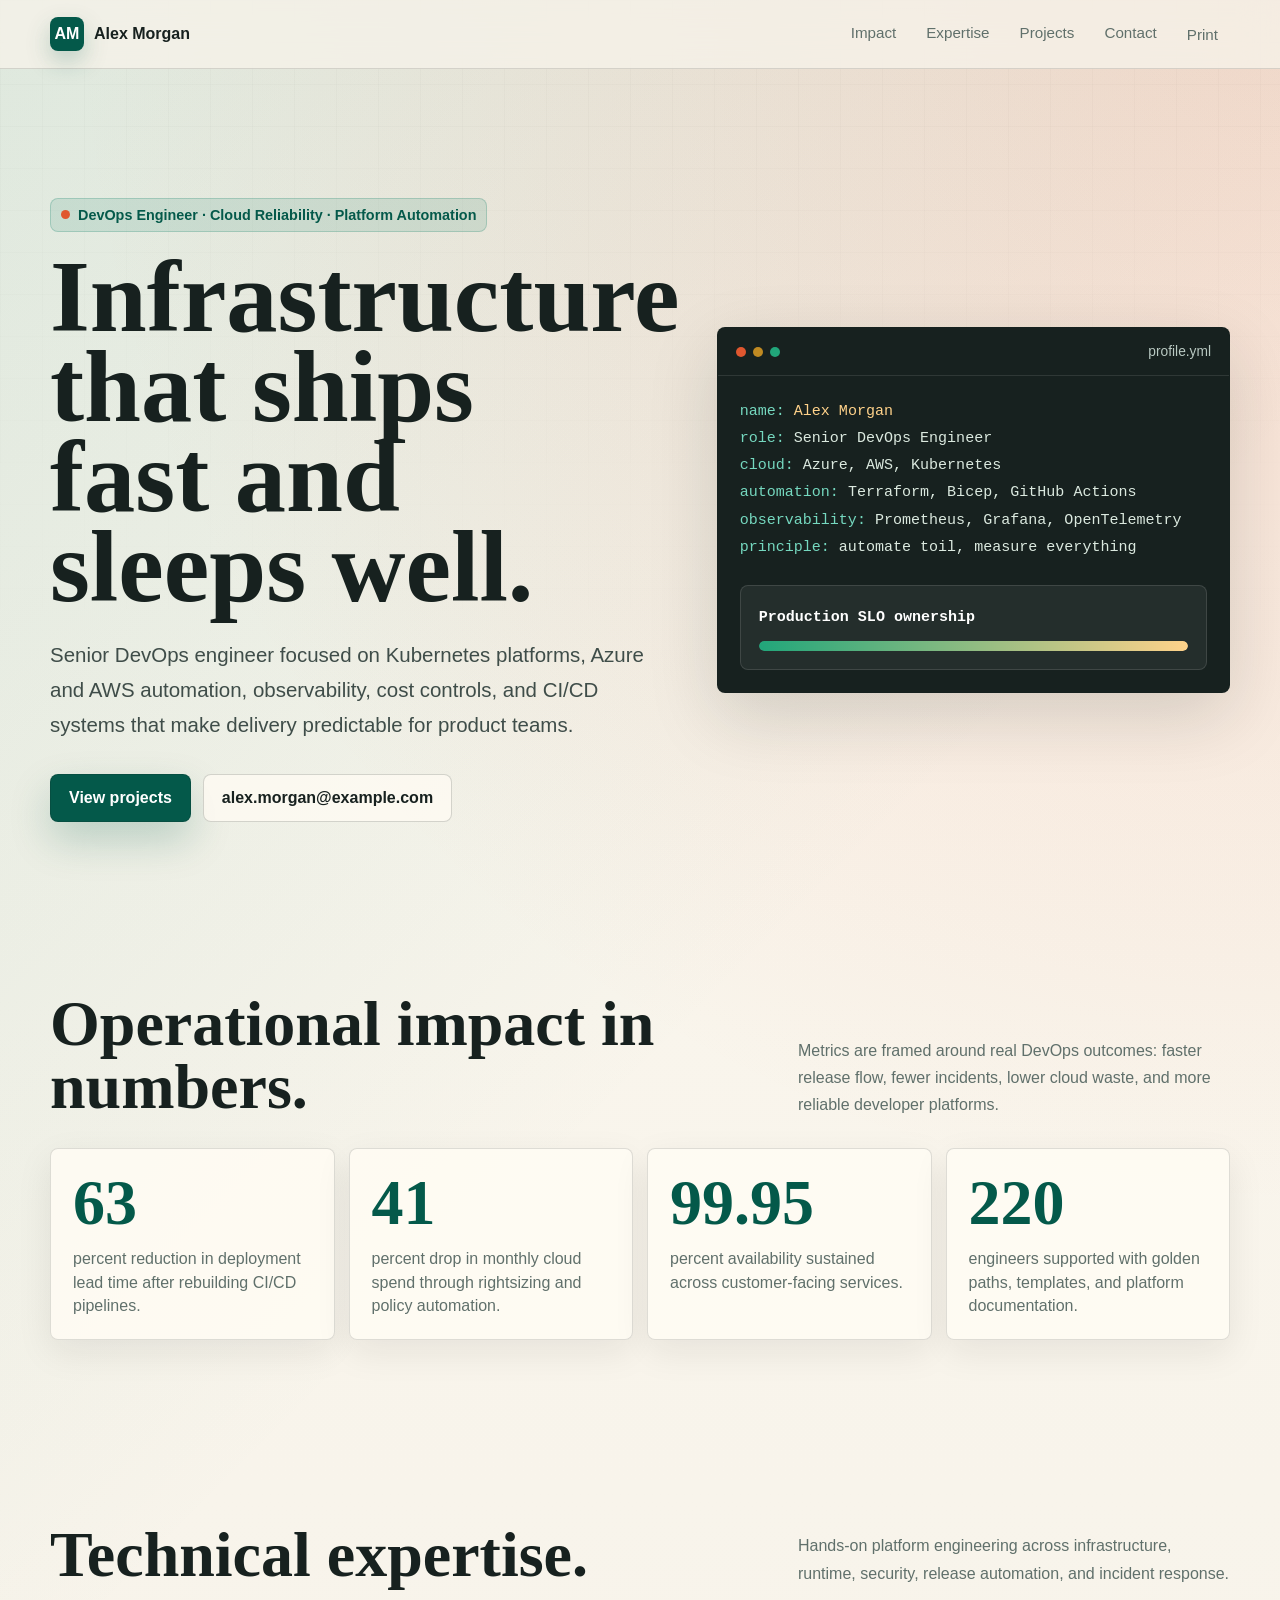
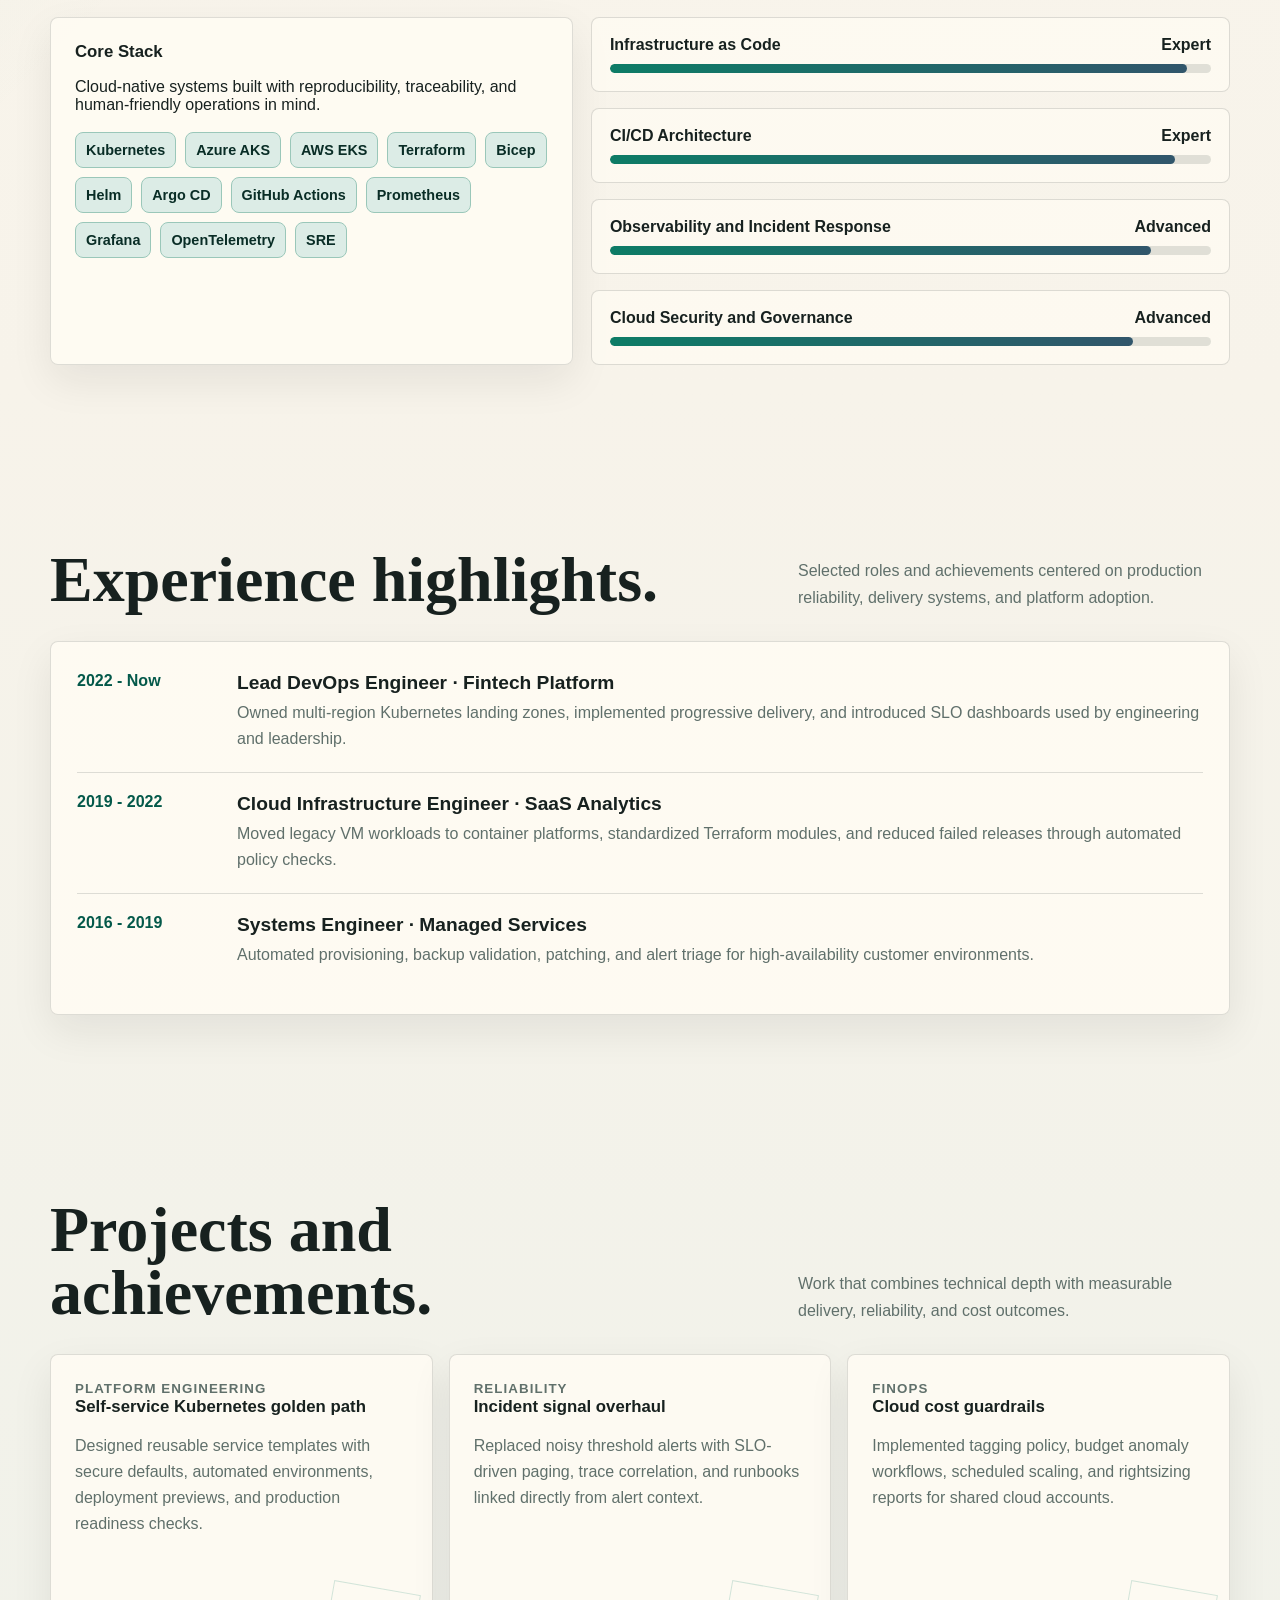
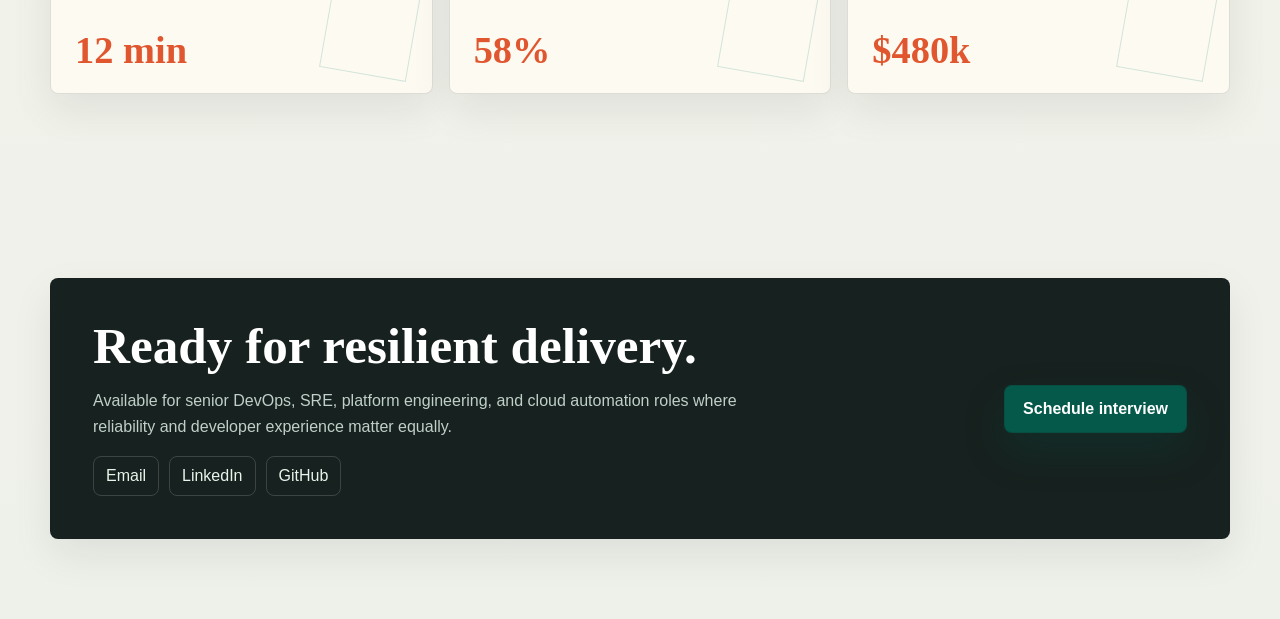
==== commit ccc680e5: "GPT 5.5 low reasoning 1st iteration" ====
--- a/index.html
+++ b/index.html
@@ -3,49 +3,25 @@
 <head>
   <meta charset="UTF-8">
   <meta name="viewport" content="width=device-width, initial-scale=1.0">
-  <title>Alex Mercer | DevOps Engineer</title>
-  <meta
-    name="description"
-    content="Stylish single-file DevOps engineer resume with technical achievements, platform statistics, and flagship infrastructure projects."
-  >
+  <meta name="description" content="DevOps engineer resume webpage with technical expertise, statistics, achievements, and projects.">
+  <title>DevOps Engineer Resume | Alex Morgan</title>
   <style>
     :root {
       color-scheme: light;
-      --bg: oklch(0.97 0.012 95);
-      --bg-strong: oklch(0.92 0.028 88);
-      --panel: oklch(0.99 0.007 95 / 0.92);
-      --panel-strong: oklch(0.94 0.02 82 / 0.96);
-      --text: oklch(0.23 0.02 60);
-      --text-inverse: oklch(0.99 0.01 85);
-      --muted: oklch(0.38 0.018 62);
-      --line: oklch(0.86 0.02 80);
-      --line-strong: oklch(0.85 0.018 80 / 0.95);
-      --line-soft: oklch(0.86 0.016 84);
-      --line-topbar: oklch(0.82 0.015 80 / 0.7);
-      --line-orbit: oklch(0.8 0.03 75 / 0.7);
-      --line-orbit-inner: oklch(0.74 0.04 215 / 0.55);
-      --line-hover-warm: oklch(0.76 0.05 48 / 0.65);
-      --line-hover-cool: oklch(0.73 0.05 210 / 0.55);
-      --line-hover-neutral: oklch(0.76 0.04 65 / 0.65);
-      --line-hover-project: oklch(0.76 0.05 55 / 0.65);
-      --accent: oklch(0.56 0.17 38);
-      --accent-soft: oklch(0.92 0.05 38);
-      --accent-deep: oklch(0.48 0.15 28);
-      --accent-alt: oklch(0.42 0.11 215);
-      --accent-alt-soft: oklch(0.8 0.04 220 / 0.25);
-      --focus-ring: oklch(0.62 0.16 245);
-      --focus-shadow: 0 0 0 4px oklch(0.85 0.05 245 / 0.45);
-      --success: oklch(0.62 0.13 150);
-      --success-text: oklch(0.39 0.09 150);
-      --shadow: 0 24px 80px oklch(0.32 0.04 45 / 0.14);
-      --shadow-lift: 0 32px 100px oklch(0.28 0.05 36 / 0.18);
-      --radius-lg: 28px;
-      --radius-md: 18px;
-      --radius-sm: 12px;
-      --content: min(1180px, calc(100vw - 2rem));
-      --transition: 280ms cubic-bezier(0.22, 1, 0.36, 1);
-      --display: "Space Grotesk", "Segoe UI", sans-serif;
-      --body: "Inter", "Segoe UI", sans-serif;
+      --ink: #17211f;
+      --muted: #60706b;
+      --paper: #f7f3ea;
+      --panel: rgba(255, 252, 244, 0.86);
+      --line: rgba(23, 33, 31, 0.14);
+      --accent: #0d7c66;
+      --accent-strong: #04594a;
+      --signal: #e0572f;
+      --gold: #c08a22;
+      --steel: #31566b;
+      --shadow: 0 24px 70px rgba(22, 31, 28, 0.15);
+      --radius: 8px;
+      --font-display: Georgia, "Times New Roman", serif;
+      --font-body: "Aptos", "Segoe UI", sans-serif;
     }
 
     * {
@@ -58,15 +34,14 @@
 
     body {
       margin: 0;
-      font-family: var(--body);
-      color: var(--text);
+      min-height: 100vh;
+      color: var(--ink);
+      font-family: var(--font-body);
       background:
-        radial-gradient(circle at top left, oklch(0.88 0.06 45 / 0.55), transparent 28%),
-        radial-gradient(circle at 85% 18%, oklch(0.9 0.05 220 / 0.45), transparent 24%),
-        linear-gradient(180deg, var(--bg), oklch(0.95 0.015 88));
-      min-height: 100vh;
-      line-height: 1.55;
-      overflow-x: hidden;
+        linear-gradient(135deg, rgba(13, 124, 102, 0.12), transparent 34%),
+        radial-gradient(circle at top right, rgba(224, 87, 47, 0.18), transparent 30%),
+        linear-gradient(180deg, #fbf7ee 0%, var(--paper) 52%, #eef1ea 100%);
+      letter-spacing: 0;
     }
 
     body::before {
@@ -74,26 +49,13 @@
       position: fixed;
       inset: 0;
       pointer-events: none;
+      opacity: 0.26;
       background-image:
-        linear-gradient(oklch(0.8 0.01 90 / 0.08) 1px, transparent 1px),
-        linear-gradient(90deg, oklch(0.8 0.01 90 / 0.08) 1px, transparent 1px);
-      background-size: 44px 44px;
-      -webkit-mask-image: radial-gradient(circle at center, black 40%, transparent 88%);
-      mask-image: radial-gradient(circle at center, black 40%, transparent 88%);
-    }
-
-    body::after {
-      content: "";
-      position: fixed;
-      inset: -20%;
-      pointer-events: none;
-      background:
-        radial-gradient(circle at 20% 22%, oklch(0.82 0.08 40 / 0.18), transparent 20%),
-        radial-gradient(circle at 75% 18%, oklch(0.84 0.05 220 / 0.18), transparent 24%),
-        radial-gradient(circle at 55% 75%, oklch(0.8 0.05 120 / 0.12), transparent 20%);
-      transform: translate3d(var(--cursor-x, 0px), var(--cursor-y, 0px), 0);
-      transition: transform 700ms cubic-bezier(0.22, 1, 0.36, 1);
-      opacity: 0.95;
+        linear-gradient(rgba(23, 33, 31, 0.08) 1px, transparent 1px),
+        linear-gradient(90deg, rgba(23, 33, 31, 0.08) 1px, transparent 1px);
+      background-size: 42px 42px;
+      -webkit-mask-image: linear-gradient(to bottom, black, transparent 82%);
+      mask-image: linear-gradient(to bottom, black, transparent 82%);
     }
 
     a {
@@ -102,752 +64,545 @@
     }
 
     a:focus-visible,
-    button:focus-visible,
-    [tabindex]:focus-visible {
-      outline: 3px solid var(--focus-ring);
-      outline-offset: 3px;
-      box-shadow: var(--focus-shadow);
-    }
-
-    .skip-link {
-      position: absolute;
-      left: 1rem;
-      top: -3.5rem;
-      z-index: 30;
-      padding: 0.85rem 1.1rem;
-      border-radius: 0 0 var(--radius-sm) var(--radius-sm);
-      background: var(--text);
-      color: var(--text-inverse);
-      font-weight: 700;
-      transition: top var(--transition);
-    }
-
-    .skip-link:focus-visible {
-      top: 0;
-    }
-
-    img {
-      max-width: 100%;
-      display: block;
+    button:focus-visible {
+      outline: 3px solid rgba(224, 87, 47, 0.65);
+      outline-offset: 4px;
     }
 
     .shell {
-      width: var(--content);
+      width: min(1180px, calc(100% - 32px));
       margin: 0 auto;
-      position: relative;
-      z-index: 1;
     }
 
     .topbar {
       position: sticky;
       top: 0;
       z-index: 10;
-      -webkit-backdrop-filter: blur(14px);
-      backdrop-filter: blur(14px);
-      background: oklch(0.97 0.012 95 / 0.84);
-      border-bottom: 1px solid var(--line-topbar);
-    }
-
-    .topbar-inner {
-      width: var(--content);
-      margin: 0 auto;
+      -webkit-backdrop-filter: blur(18px);
+      backdrop-filter: blur(18px);
+      background: rgba(247, 243, 234, 0.78);
+      border-bottom: 1px solid var(--line);
+    }
+
+    .nav {
+      min-height: 68px;
       display: flex;
       align-items: center;
       justify-content: space-between;
-      gap: 1rem;
-      padding: 0.9rem 0;
+      gap: 18px;
     }
 
     .brand {
       display: flex;
       align-items: center;
-      gap: 0.85rem;
-      font-size: 0.95rem;
-      letter-spacing: 0.08em;
-      text-transform: uppercase;
-      color: var(--muted);
+      gap: 10px;
+      font-weight: 800;
     }
 
     .brand-mark {
-      width: 2.6rem;
-      aspect-ratio: 1;
-      border-radius: 50%;
+      width: 34px;
+      height: 34px;
       display: grid;
       place-items: center;
-      font-family: var(--display);
-      font-size: 1rem;
-      color: var(--text-inverse);
-      background: linear-gradient(135deg, var(--accent-alt), var(--accent));
-      box-shadow: 0 12px 28px oklch(0.44 0.08 30 / 0.22);
-    }
-
-    .nav {
+      color: white;
+      background: var(--accent-strong);
+      border-radius: 8px;
+      box-shadow: 0 10px 24px rgba(4, 89, 74, 0.24);
+    }
+
+    .nav-links {
       display: flex;
       align-items: center;
-      gap: 0.35rem;
-      flex-wrap: wrap;
-      justify-content: flex-end;
-    }
-
-    .nav a {
-      padding: 0.65rem 0.95rem;
-      border-radius: 999px;
+      gap: 6px;
       color: var(--muted);
-      transition: background var(--transition), color var(--transition), transform var(--transition);
-    }
-
-    .nav a:hover,
-    .nav a:focus-visible,
-    .nav a.active {
-      background: oklch(0.92 0.025 78 / 0.95);
-      color: var(--text);
-      transform: translateY(-1px);
-      outline: none;
-    }
-
-    main {
-      padding: 2.5rem 0 4rem;
-    }
-
-    section {
-      margin-bottom: 1.5rem;
+      font-size: 0.95rem;
+    }
+
+    .nav-links a,
+    .print-button {
+      min-height: 40px;
+      padding: 10px 12px;
+      border-radius: 8px;
+      border: 0;
+      background: transparent;
+      color: inherit;
+      font: inherit;
+      cursor: pointer;
+    }
+
+    .nav-links a:hover,
+    .print-button:hover {
+      background: rgba(13, 124, 102, 0.1);
+      color: var(--accent-strong);
     }
 
     .hero {
+      min-height: calc(100vh - 68px);
       display: grid;
-      grid-template-columns: minmax(0, 1.45fr) minmax(320px, 0.9fr);
-      gap: 1.25rem;
-      align-items: stretch;
-      padding-top: 1rem;
-    }
-
-    .hero-copy,
-    .hero-panel,
-    .surface,
-    .timeline-item,
-    .project,
-    .cta-panel {
-      background: var(--panel);
-      border: 1px solid var(--line-strong);
-      box-shadow: var(--shadow);
-      border-radius: var(--radius-lg);
-    }
-
-    .hero-copy,
-    .hero-panel,
-    .surface,
-    .timeline-item,
-    .project,
-    .cta-panel,
-    .mini-stat,
-    .ops-list li,
-    .stack li,
-    .tags li,
-    .button,
-    .button-secondary {
-      position: relative;
-      overflow: hidden;
-      isolation: isolate;
-    }
-
-    .hero-copy::before,
-    .hero-panel::before,
-    .surface::before,
-    .timeline-item::before,
-    .project::before,
-    .cta-panel::before {
-      content: "";
-      position: absolute;
-      inset: -1px;
-      pointer-events: none;
-      background: radial-gradient(circle at var(--spotlight-x, 50%) var(--spotlight-y, 50%), oklch(0.99 0.03 85 / 0.42), transparent 32%);
-      opacity: 0;
-      transition: opacity 320ms cubic-bezier(0.22, 1, 0.36, 1);
-      z-index: -1;
-    }
-
-    .hero-copy:hover::before,
-    .hero-copy:focus-within::before,
-    .hero-panel:hover::before,
-    .hero-panel:focus-within::before,
-    .surface:hover::before,
-    .surface:focus-within::before,
-    .timeline-item:hover::before,
-    .timeline-item:focus-within::before,
-    .project:hover::before,
-    .project:focus-within::before,
-    .cta-panel:hover::before,
-    .cta-panel:focus-within::before {
-      opacity: 1;
-    }
-
-    .hero-copy {
-      padding: clamp(1.5rem, 3vw, 3rem);
-      position: relative;
-      min-height: 100%;
-      background:
-        linear-gradient(135deg, oklch(0.995 0.007 95 / 0.95), oklch(0.95 0.022 80 / 0.95)),
-        var(--panel);
-    }
-
-    .hero-copy::after {
-      content: "";
-      position: absolute;
-      inset: auto -10% -30% 45%;
-      height: 18rem;
-      background: radial-gradient(circle, oklch(0.76 0.08 30 / 0.24), transparent 70%);
-      pointer-events: none;
-    }
-
-    .hero-orbit {
-      position: absolute;
-      right: clamp(-2.5rem, -2vw, -1rem);
-      top: clamp(1rem, 4vw, 2rem);
-      width: min(28vw, 18rem);
-      aspect-ratio: 1;
-      border-radius: 50%;
-      border: 1px solid var(--line-orbit);
-      opacity: 0.9;
-      pointer-events: none;
-      animation: spin 24s linear infinite;
-    }
-
-    .hero-orbit::before,
-    .hero-orbit::after {
-      content: "";
-      position: absolute;
-      border-radius: 50%;
-    }
-
-    .hero-orbit::before {
-      inset: 13%;
-      border: 1px dashed var(--line-orbit-inner);
-    }
-
-    .hero-orbit::after {
-      width: 1rem;
-      height: 1rem;
-      top: 8%;
-      left: 52%;
-      background: linear-gradient(135deg, var(--accent-alt), var(--accent));
-      box-shadow: 0 0 0 0.5rem oklch(0.79 0.05 220 / 0.16);
-    }
-
-    .hero-badge-strip {
-      list-style: none;
-      display: flex;
-      flex-wrap: wrap;
-      gap: 0.65rem;
-      margin-top: 1.3rem;
-      padding: 0;
-    }
-
-    .hero-badge-strip span {
-      padding: 0.55rem 0.8rem;
-      border-radius: 999px;
-      background: oklch(0.97 0.015 84 / 0.92);
-      border: 1px solid var(--line-soft);
-      color: var(--text);
-      font-size: 0.88rem;
-      font-weight: 600;
-      box-shadow: 0 12px 24px oklch(0.35 0.03 40 / 0.08);
+      grid-template-columns: minmax(0, 1.08fr) minmax(320px, 0.92fr);
+      gap: clamp(28px, 5vw, 74px);
+      align-items: center;
+      padding: clamp(56px, 8vw, 94px) 0 44px;
     }
 
     .eyebrow {
+      width: fit-content;
       display: inline-flex;
       align-items: center;
-      gap: 0.6rem;
-      padding: 0.45rem 0.8rem;
-      border-radius: 999px;
-      background: var(--accent-soft);
-      color: var(--accent-alt);
-      font-size: 0.84rem;
-      font-weight: 700;
-      letter-spacing: 0.08em;
-      text-transform: uppercase;
-    }
-
-    .eyebrow::before {
-      content: "";
-      width: 0.55rem;
-      height: 0.55rem;
+      gap: 8px;
+      margin: 0 0 20px;
+      padding: 8px 10px;
+      color: var(--accent-strong);
+      background: rgba(13, 124, 102, 0.12);
+      border: 1px solid rgba(13, 124, 102, 0.22);
+      border-radius: 8px;
+      font-size: 0.9rem;
+      font-weight: 750;
+    }
+
+    .pulse {
+      width: 9px;
+      height: 9px;
       border-radius: 50%;
-      background: var(--success);
-      box-shadow: 0 0 0 0.35rem oklch(0.62 0.13 150 / 0.16);
-    }
-
-    h1,
-    h2,
-    h3 {
-      font-family: var(--display);
+      background: var(--signal);
+      box-shadow: 0 0 0 0 rgba(224, 87, 47, 0.45);
+      animation: pulse 2s infinite;
+    }
+
+    h1 {
+      max-width: 780px;
       margin: 0;
-      line-height: 0.98;
-      letter-spacing: -0.04em;
-    }
-
-    h1 {
-      font-size: clamp(3rem, 8vw, 6rem);
-      margin-top: 1.2rem;
-      max-width: 10ch;
-    }
-
-    .hero-copy p {
-      max-width: 65ch;
-      font-size: 1.06rem;
-      color: var(--muted);
-      margin: 1.4rem 0 0;
+      font-family: var(--font-display);
+      font-size: clamp(3.2rem, 8vw, 7.4rem);
+      line-height: 0.88;
+      font-weight: 800;
+      letter-spacing: 0;
+    }
+
+    .hero-copy {
+      max-width: 680px;
+      margin: 26px 0 0;
+      color: #3f4d49;
+      font-size: clamp(1.05rem, 2vw, 1.28rem);
+      line-height: 1.7;
     }
 
     .hero-actions {
       display: flex;
       flex-wrap: wrap;
-      gap: 0.9rem;
-      margin-top: 1.8rem;
-    }
-
-    .button,
-    .button-secondary {
+      gap: 12px;
+      margin-top: 32px;
+    }
+
+    .button {
+      min-height: 48px;
       display: inline-flex;
       align-items: center;
       justify-content: center;
-      gap: 0.65rem;
-      padding: 0.95rem 1.3rem;
-      border-radius: 999px;
-      font-weight: 700;
-      transition: transform var(--transition), box-shadow var(--transition), background var(--transition), border-color var(--transition);
-    }
-
-    .button::before,
-    .button-secondary::before {
+      gap: 10px;
+      padding: 13px 18px;
+      border-radius: 8px;
+      border: 1px solid rgba(23, 33, 31, 0.18);
+      font-weight: 800;
+      transition: transform 180ms ease, box-shadow 180ms ease, background 180ms ease;
+    }
+
+    .button.primary {
+      color: white;
+      background: var(--accent-strong);
+      box-shadow: 0 18px 40px rgba(4, 89, 74, 0.22);
+    }
+
+    .button.secondary {
+      background: rgba(255, 252, 244, 0.76);
+    }
+
+    .button:hover {
+      transform: translateY(-2px);
+      box-shadow: 0 18px 42px rgba(22, 31, 28, 0.16);
+    }
+
+    .terminal-card {
+      position: relative;
+      overflow: hidden;
+      border: 1px solid rgba(23, 33, 31, 0.16);
+      border-radius: var(--radius);
+      background: #17211f;
+      color: #e8f3ea;
+      box-shadow: var(--shadow);
+    }
+
+    .terminal-card::before {
       content: "";
       position: absolute;
       inset: 0;
-      background: linear-gradient(120deg, transparent 20%, oklch(1 0 0 / 0.35), transparent 58%);
-      transform: translateX(-120%);
-      transition: transform 620ms cubic-bezier(0.22, 1, 0.36, 1);
-      pointer-events: none;
-    }
-
-    .button {
-      color: var(--text-inverse);
-      background: linear-gradient(135deg, var(--accent-alt), var(--accent), var(--accent-deep));
-      box-shadow: 0 18px 36px oklch(0.43 0.07 35 / 0.24);
-    }
-
-    .button-secondary {
-      background: var(--panel-strong);
-      color: var(--text);
-      border: 1px solid var(--line);
-    }
-
-    .button:hover,
-    .button:focus-visible,
-    .button-secondary:hover,
-    .button-secondary:focus-visible {
-      transform: translateY(-2px);
-      box-shadow: var(--shadow-lift);
-      outline: none;
-    }
-
-    .button:hover::before,
-    .button:focus-visible::before,
-    .button-secondary:hover::before,
-    .button-secondary:focus-visible::before {
-      transform: translateX(120%);
-    }
-
-    .hero-grid {
-      display: grid;
-      grid-template-columns: repeat(3, minmax(0, 1fr));
-      gap: 0.8rem;
-      margin-top: 2rem;
-    }
-
-    .mini-stat {
-      padding: 1rem;
-      border-radius: var(--radius-md);
-      background: oklch(0.985 0.008 88 / 0.92);
-      border: 1px solid var(--line-soft);
-      transition: transform var(--transition), box-shadow var(--transition), border-color var(--transition);
-    }
-
-    .mini-stat:hover {
-      transform: translateY(-6px);
-      box-shadow: 0 24px 44px oklch(0.3 0.04 40 / 0.14);
-      border-color: var(--line-hover-warm);
-    }
-
-    .mini-stat strong,
-    .metric-value,
-    .hero-panel strong {
-      display: block;
-      font-family: var(--display);
-      letter-spacing: -0.04em;
-    }
-
-    .mini-stat strong {
-      font-size: 1.6rem;
-      margin-bottom: 0.2rem;
-    }
-
-    .mini-stat span,
-    .metric-label,
-    .timeline-meta,
-    .project-meta,
-    .stack li,
-    .tags li,
-    .footer-note,
-    .hero-panel p {
-      color: var(--muted);
-    }
-
-    .hero-panel {
-      padding: 1.4rem;
-      display: grid;
-      gap: 1rem;
-      align-content: start;
-      background:
-        linear-gradient(180deg, oklch(0.985 0.008 88 / 0.96), oklch(0.95 0.02 84 / 0.95)),
-        var(--panel);
-      transform: translateY(0);
-      transition: transform var(--transition), box-shadow var(--transition);
-    }
-
-    .hero-panel:hover {
-      transform: translateY(-4px);
-      box-shadow: var(--shadow-lift);
-    }
-
-    .hero-panel-header {
+      background: linear-gradient(120deg, transparent, rgba(255, 255, 255, 0.08), transparent);
+      transform: translateX(-100%);
+      animation: sweep 7s ease-in-out infinite;
+    }
+
+    .terminal-top {
       display: flex;
       justify-content: space-between;
-      align-items: flex-start;
-      gap: 1rem;
-    }
-
-    .hero-panel h2 {
-      font-size: 1.6rem;
-    }
-
-    .status-chip {
-      padding: 0.45rem 0.75rem;
+      align-items: center;
+      gap: 12px;
+      padding: 16px 18px;
+      border-bottom: 1px solid rgba(255, 255, 255, 0.1);
+      color: #b9c9c2;
+      font-size: 0.86rem;
+    }
+
+    .dots {
+      display: flex;
+      gap: 7px;
+    }
+
+    .dots span {
+      width: 10px;
+      height: 10px;
+      border-radius: 50%;
+      background: var(--signal);
+    }
+
+    .dots span:nth-child(2) {
+      background: var(--gold);
+    }
+
+    .dots span:nth-child(3) {
+      background: #21a67a;
+    }
+
+    .terminal-body {
+      position: relative;
+      padding: 22px;
+      font-family: "Cascadia Code", "Consolas", monospace;
+      font-size: 0.94rem;
+      line-height: 1.8;
+    }
+
+    .code-line {
+      display: block;
+      color: #dbe9df;
+    }
+
+    .code-line .key {
+      color: #75d8bf;
+    }
+
+    .code-line .value {
+      color: #ffd28a;
+    }
+
+    .availability {
+      margin-top: 24px;
+      padding: 18px;
+      border: 1px solid rgba(255, 255, 255, 0.12);
+      border-radius: 8px;
+      background: rgba(255, 255, 255, 0.06);
+    }
+
+    .availability strong {
+      display: block;
+      margin-bottom: 10px;
+      color: white;
+    }
+
+    .meter {
+      height: 10px;
+      overflow: hidden;
       border-radius: 999px;
-      background: oklch(0.92 0.04 145 / 0.8);
-      color: var(--success-text);
-      font-size: 0.8rem;
-      font-weight: 700;
-      white-space: nowrap;
-    }
-
-    .ops-list,
-    .stack,
-    .tags {
-      list-style: none;
-      padding: 0;
+      background: rgba(255, 255, 255, 0.1);
+    }
+
+    .meter span {
+      display: block;
+      width: 99.95%;
+      height: 100%;
+      border-radius: inherit;
+      background: linear-gradient(90deg, #21a67a, #ffd28a);
+      transform-origin: left;
+      animation: grow 1400ms ease-out both;
+    }
+
+    section {
+      padding: clamp(56px, 8vw, 92px) 0;
+    }
+
+    .section-heading {
+      display: grid;
+      grid-template-columns: minmax(0, 0.75fr) minmax(280px, 0.45fr);
+      gap: 28px;
+      align-items: end;
+      margin-bottom: 30px;
+    }
+
+    h2 {
       margin: 0;
-    }
-
-    .ops-list {
+      font-family: var(--font-display);
+      font-size: clamp(2.1rem, 5vw, 4.2rem);
+      line-height: 0.98;
+      letter-spacing: 0;
+    }
+
+    .section-heading p {
+      margin: 0;
+      color: var(--muted);
+      line-height: 1.7;
+    }
+
+    .stats-grid {
       display: grid;
-      gap: 0.8rem;
-    }
-
-    .ops-list li {
-      padding: 0.95rem 1rem;
-      border-radius: var(--radius-md);
-      background: oklch(0.98 0.008 88 / 0.92);
-      border: 1px solid var(--line-soft);
+      grid-template-columns: repeat(4, 1fr);
+      gap: 14px;
+    }
+
+    .stat {
+      min-height: 168px;
+      padding: 22px;
+      border: 1px solid var(--line);
+      border-radius: var(--radius);
+      background: var(--panel);
+      box-shadow: 0 12px 36px rgba(22, 31, 28, 0.08);
+    }
+
+    .stat-number {
+      display: block;
+      color: var(--accent-strong);
+      font-family: var(--font-display);
+      font-size: clamp(2.2rem, 5vw, 4rem);
+      line-height: 1;
+      font-weight: 800;
+    }
+
+    .stat-label {
+      display: block;
+      margin-top: 12px;
+      color: var(--muted);
+      line-height: 1.45;
+    }
+
+    .expertise-layout {
+      display: grid;
+      grid-template-columns: minmax(280px, 0.9fr) minmax(0, 1.1fr);
+      gap: 18px;
+    }
+
+    .stack-panel,
+    .timeline,
+    .project,
+    .contact-panel {
+      border: 1px solid var(--line);
+      border-radius: var(--radius);
+      background: var(--panel);
+      box-shadow: 0 16px 42px rgba(22, 31, 28, 0.08);
+    }
+
+    .stack-panel {
+      padding: 24px;
+    }
+
+    .stack-panel h3,
+    .timeline h3,
+    .project h3 {
+      margin: 0 0 14px;
+      font-size: 1.05rem;
+    }
+
+    .chips {
+      display: flex;
+      flex-wrap: wrap;
+      gap: 9px;
+      margin-top: 18px;
+    }
+
+    .chip {
+      padding: 9px 10px;
+      color: #092d26;
+      background: #dcece6;
+      border: 1px solid #9ac7b9;
+      border-radius: 8px;
+      font-size: 0.9rem;
+      font-weight: 750;
+    }
+
+    .skill-bars {
+      display: grid;
+      gap: 16px;
+    }
+
+    .skill {
+      padding: 18px;
+      border: 1px solid var(--line);
+      border-radius: var(--radius);
+      background: rgba(255, 252, 244, 0.68);
+    }
+
+    .skill-top {
       display: flex;
       justify-content: space-between;
-      gap: 1rem;
-      align-items: baseline;
-      transition: transform var(--transition), border-color var(--transition), box-shadow var(--transition);
-    }
-
-    .ops-list li:hover {
-      transform: translateX(6px);
-      border-color: var(--line-hover-cool);
-      box-shadow: 0 20px 36px oklch(0.32 0.03 40 / 0.12);
-    }
-
-    .ops-list span {
-      font-weight: 600;
-    }
-
-    .ops-list strong {
-      font-size: 1.25rem;
-    }
-
-    .section-heading {
-      display: flex;
-      justify-content: space-between;
-      gap: 1rem;
-      align-items: end;
-      margin: 2.5rem 0 1rem;
-    }
-
-    .section-heading h2 {
-      font-size: clamp(1.9rem, 4vw, 3rem);
-      max-width: 12ch;
-    }
-
-    .section-heading p {
-      max-width: 48ch;
+      gap: 14px;
+      margin-bottom: 10px;
+      font-weight: 800;
+    }
+
+    .bar {
+      height: 9px;
+      border-radius: 999px;
+      background: rgba(23, 33, 31, 0.12);
+      overflow: hidden;
+    }
+
+    .bar span {
+      display: block;
+      width: 100%;
+      height: 100%;
+      border-radius: inherit;
+      background: linear-gradient(90deg, var(--accent), var(--steel));
+      transform: scaleX(0);
+      transform-origin: left;
+    }
+
+    .bar .level-96 {
+      width: 96%;
+    }
+
+    .bar .level-94 {
+      width: 94%;
+    }
+
+    .bar .level-90 {
+      width: 90%;
+    }
+
+    .bar .level-87 {
+      width: 87%;
+    }
+
+    .is-visible .bar span {
+      animation: grow 1000ms ease-out forwards;
+    }
+
+    .timeline {
+      padding: 26px;
+    }
+
+    .timeline-item {
+      display: grid;
+      grid-template-columns: 140px minmax(0, 1fr);
+      gap: 20px;
+      padding: 20px 0;
+      border-top: 1px solid var(--line);
+    }
+
+    .timeline-item:first-of-type {
+      border-top: 0;
+      padding-top: 4px;
+    }
+
+    .date {
+      color: var(--accent-strong);
+      font-weight: 850;
+    }
+
+    .role h3 {
+      margin: 0 0 6px;
+      font-size: 1.2rem;
+    }
+
+    .role p {
       margin: 0;
       color: var(--muted);
-    }
-
-    .metrics {
+      line-height: 1.62;
+    }
+
+    .projects-grid {
       display: grid;
-      grid-template-columns: repeat(4, minmax(0, 1fr));
-      gap: 1rem;
-    }
-
-    .surface {
-      padding: 1.3rem;
-      transition: transform var(--transition), box-shadow var(--transition), border-color var(--transition);
-    }
-
-    .surface:hover {
-      transform: translateY(-6px);
-      box-shadow: var(--shadow-lift);
-      border-color: var(--line-hover-neutral);
-    }
-
-    .metric-value {
-      font-size: clamp(2rem, 5vw, 3.2rem);
-    }
-
-    .metric-label {
-      display: block;
-      margin-top: 0.35rem;
-      font-size: 0.95rem;
-    }
-
-    .metric-detail {
-      margin: 0.9rem 0 0;
-      font-size: 0.95rem;
-      color: var(--muted);
-    }
-
-    .content-grid {
-      display: grid;
-      grid-template-columns: minmax(0, 1.1fr) minmax(300px, 0.9fr);
-      gap: 1rem;
-    }
-
-    .timeline {
-      display: grid;
-      gap: 1rem;
-    }
-
-    .timeline-item {
-      padding: 1.4rem;
+      grid-template-columns: repeat(3, 1fr);
+      gap: 16px;
+    }
+
+    .project {
+      min-height: 340px;
+      padding: 24px;
+      display: flex;
+      flex-direction: column;
+      justify-content: space-between;
       position: relative;
-      transition: transform var(--transition), box-shadow var(--transition), border-color var(--transition);
-    }
-
-    .timeline-item::after {
+      overflow: hidden;
+    }
+
+    .project::after {
       content: "";
       position: absolute;
-      inset: 0 auto 0 0;
-      width: 6px;
-      background: linear-gradient(180deg, var(--accent-alt), var(--accent));
-      opacity: 0.9;
-    }
-
-    .timeline-item:hover,
-    .project:hover {
-      transform: translateY(-8px);
-      box-shadow: var(--shadow-lift);
-      border-color: var(--line-hover-project);
-    }
-
-    .timeline-meta {
-      display: flex;
-      justify-content: space-between;
-      gap: 0.8rem;
-      font-size: 0.92rem;
-      margin-bottom: 0.7rem;
-      flex-wrap: wrap;
-    }
-
-    .timeline-item h3,
-    .project h3 {
-      font-size: 1.55rem;
-      margin-bottom: 0.8rem;
-    }
-
-    .timeline-item p,
-    .project p,
-    .surface p {
-      margin: 0;
+      inset: auto 18px 18px auto;
+      width: 86px;
+      height: 86px;
+      border: 1px solid rgba(13, 124, 102, 0.18);
+      transform: rotate(10deg);
+    }
+
+    .project p {
       color: var(--muted);
-    }
-
-    .timeline-item ul,
-    .project ul {
-      margin: 1rem 0 0;
-      padding-left: 1.1rem;
-      color: var(--text);
-    }
-
-    .timeline-item li,
-    .project li {
-      margin-bottom: 0.5rem;
-      padding-left: 0.2rem;
-    }
-
-    .stack {
+      line-height: 1.62;
+    }
+
+    .project-metric {
+      color: var(--signal);
+      font-family: var(--font-display);
+      font-size: 2.4rem;
+      font-weight: 800;
+      line-height: 1;
+    }
+
+    .project small {
+      color: var(--muted);
+      font-weight: 800;
+      text-transform: uppercase;
+      letter-spacing: 0.08em;
+    }
+
+    .contact-band {
+      padding-bottom: 80px;
+    }
+
+    .contact-panel {
+      display: grid;
+      grid-template-columns: minmax(0, 1fr) auto;
+      gap: 24px;
+      align-items: center;
+      padding: clamp(24px, 5vw, 42px);
+      background: #17211f;
+      color: white;
+    }
+
+    .contact-panel h2 {
+      color: white;
+      font-size: clamp(2rem, 4vw, 3.7rem);
+    }
+
+    .contact-panel p {
+      max-width: 650px;
+      color: #bfd0c9;
+      line-height: 1.65;
+    }
+
+    .contact-links {
       display: flex;
       flex-wrap: wrap;
-      gap: 0.6rem;
-      margin-top: 1rem;
-    }
-
-    .stack li,
-    .tags li {
-      padding: 0.5rem 0.8rem;
-      border-radius: 999px;
-      background: oklch(0.95 0.017 82 / 0.85);
-      border: 1px solid var(--line-strong);
-      font-size: 0.9rem;
-    }
-
-    .projects {
-      display: grid;
-      gap: 1rem;
-      margin-top: 1rem;
-    }
-
-    .project {
-      padding: 1.4rem;
-      display: grid;
-      gap: 0.95rem;
-      transition: transform var(--transition), box-shadow var(--transition), border-color var(--transition);
-    }
-
-    .project-header {
-      display: flex;
-      justify-content: space-between;
-      gap: 1rem;
-      align-items: start;
-    }
-
-    .project-meta {
-      font-size: 0.92rem;
-      white-space: nowrap;
-    }
-
-    .skills-grid {
-      display: grid;
-      grid-template-columns: repeat(3, minmax(0, 1fr));
-      gap: 1rem;
-    }
-
-    .skills-grid .surface {
-      min-height: 100%;
-    }
-
-    .skills-grid h3 {
-      font-size: 1.35rem;
-      margin-bottom: 0.8rem;
-    }
-
-    .tags {
-      display: flex;
-      gap: 0.6rem;
-      flex-wrap: wrap;
-      margin-top: 1rem;
-    }
-
-    .flow-top {
-      margin-top: 1.25rem;
-    }
-
-    .cta-panel {
-      margin-top: 2rem;
-      padding: clamp(1.5rem, 3vw, 2.4rem);
-      display: grid;
-      grid-template-columns: minmax(0, 1.2fr) auto;
-      gap: 1rem;
-      align-items: center;
-      background:
-        linear-gradient(135deg, oklch(0.96 0.03 82 / 0.94), oklch(0.92 0.04 55 / 0.92)),
-        var(--panel);
-      transition: transform var(--transition), box-shadow var(--transition), border-color var(--transition);
-    }
-
-    .cta-panel:hover {
-      transform: translateY(-4px);
-      box-shadow: var(--shadow-lift);
-    }
-
-    .cta-panel h2 {
-      font-size: clamp(2rem, 4vw, 3rem);
-      margin-bottom: 0.55rem;
-    }
-
-    footer {
-      padding: 1.2rem 0 3rem;
-    }
-
-    .footer-note {
-      text-align: center;
-      font-size: 0.92rem;
-    }
-
-    .sr-only {
-      position: absolute;
-      width: 1px;
-      height: 1px;
-      padding: 0;
-      margin: -1px;
-      overflow: hidden;
-      clip: rect(0, 0, 0, 0);
-      white-space: nowrap;
-      border: 0;
-    }
-
-    @media (prefers-contrast: more) {
-      :root {
-        --panel: oklch(1 0 0 / 0.98);
-        --panel-strong: oklch(0.97 0.012 82 / 0.99);
-        --line-strong: oklch(0.74 0.018 80 / 1);
-        --line-soft: oklch(0.78 0.016 84 / 1);
-      }
-
-      body::before,
-      body::after,
-      .hero-copy::before,
-      .hero-panel::before,
-      .surface::before,
-      .timeline-item::before,
-      .project::before,
-      .cta-panel::before,
-      .button::before,
-      .button-secondary::before,
-      .hero-orbit {
-        display: none;
-      }
+      gap: 10px;
+    }
+
+    .contact-links a {
+      padding: 10px 12px;
+      border: 1px solid rgba(255, 255, 255, 0.16);
+      border-radius: 8px;
+      color: #e8f3ea;
     }
 
     .reveal {
       opacity: 0;
-      transform: translateY(24px);
-      transition: opacity 650ms cubic-bezier(0.16, 1, 0.3, 1), transform 650ms cubic-bezier(0.16, 1, 0.3, 1);
-    }
-
-    .reveal[data-reveal-delay="1"] {
-      transition-delay: 80ms;
-    }
-
-    .reveal[data-reveal-delay="2"] {
-      transition-delay: 160ms;
-    }
-
-    .reveal[data-reveal-delay="3"] {
-      transition-delay: 240ms;
+      transform: translateY(18px);
+      transition: opacity 600ms ease, transform 600ms ease;
     }
 
     .reveal.is-visible {
@@ -855,590 +610,362 @@
       transform: translateY(0);
     }
 
-    @keyframes spin {
-      from {
-        transform: rotate(0deg);
-      }
-
-      to {
-        transform: rotate(360deg);
-      }
-    }
-
-    @keyframes float {
-      0%,
-      100% {
-        transform: translateY(0px);
-      }
-
-      50% {
-        transform: translateY(-10px);
-      }
-    }
-
-    @media (max-width: 1080px) {
+    @keyframes pulse {
+      70% { box-shadow: 0 0 0 12px rgba(224, 87, 47, 0); }
+      100% { box-shadow: 0 0 0 0 rgba(224, 87, 47, 0); }
+    }
+
+    @keyframes sweep {
+      0%, 62% { transform: translateX(-110%); }
+      100% { transform: translateX(110%); }
+    }
+
+    @keyframes grow {
+      from { transform: scaleX(0); }
+      to { transform: scaleX(1); }
+    }
+
+    @media (max-width: 940px) {
       .hero,
-      .content-grid,
-      .cta-panel,
-      .skills-grid,
-      .metrics {
-        grid-template-columns: 1fr 1fr;
+      .section-heading,
+      .expertise-layout,
+      .contact-panel {
+        grid-template-columns: 1fr;
+      }
+
+      .stats-grid,
+      .projects-grid {
+        grid-template-columns: repeat(2, 1fr);
+      }
+
+      .nav-links a {
+        display: none;
+      }
+    }
+
+    @media (max-width: 640px) {
+      .shell {
+        width: min(100% - 22px, 1180px);
       }
 
       .hero {
-        align-items: start;
-      }
-
-      .cta-panel {
+        min-height: 0;
+        padding-top: 38px;
+      }
+
+      h1 {
+        font-size: clamp(3rem, 17vw, 4.4rem);
+      }
+
+      .stats-grid,
+      .projects-grid {
         grid-template-columns: 1fr;
       }
-    }
-
-    @media (max-width: 760px) {
-      .topbar-inner,
-      .section-heading,
-      .project-header,
-      .hero-panel-header,
-      .timeline-meta,
-      .ops-list li {
-        flex-direction: column;
-        align-items: flex-start;
-      }
-
-      .hero,
-      .content-grid,
-      .skills-grid,
-      .metrics,
-      .hero-grid {
+
+      .timeline-item {
         grid-template-columns: 1fr;
-      }
-
-      .nav {
-        width: 100%;
-        justify-content: flex-start;
-        overflow-x: auto;
-        padding-bottom: 0.25rem;
-      }
-
-      .nav a {
-        flex: 0 0 auto;
-      }
-
-      .hero-orbit {
-        width: 12rem;
-        right: -3rem;
-      }
-
-      main {
-        padding-top: 1.25rem;
-      }
-
-      h1 {
-        max-width: 12ch;
+        gap: 8px;
+      }
+
+      .terminal-body {
+        padding: 18px;
+        font-size: 0.84rem;
       }
     }
 
     @media (prefers-reduced-motion: reduce) {
-      html {
-        scroll-behavior: auto;
-      }
-
-      *,
-      *::before,
-      *::after {
-        animation-duration: 0.01ms !important;
+      *, *::before, *::after {
+        animation-duration: 1ms !important;
         animation-iteration-count: 1 !important;
-        transition-duration: 0.01ms !important;
+        scroll-behavior: auto !important;
+        transition-duration: 1ms !important;
       }
 
       .reveal {
         opacity: 1;
         transform: none;
       }
-
-      body::after,
-      .hero-copy::before,
-      .hero-panel::before,
-      .surface::before,
-      .timeline-item::before,
-      .project::before,
-      .cta-panel::before,
-      .button::before,
-      .button-secondary::before,
-      .hero-orbit {
+    }
+
+    @media print {
+      body {
+        background: white;
+      }
+
+      body::before,
+      .topbar,
+      .hero-actions,
+      .terminal-card::before {
         display: none;
+      }
+
+      .hero,
+      section {
+        min-height: 0;
+        padding: 24px 0;
+      }
+
+      .stat,
+      .project,
+      .stack-panel,
+      .timeline,
+      .contact-panel {
+        box-shadow: none;
+        break-inside: avoid;
       }
     }
   </style>
 </head>
 <body>
-  <a class="skip-link" href="#main-content">Skip to main content</a>
-  <header class="topbar" aria-label="Primary">
-    <div class="topbar-inner">
-      <a class="brand" href="#main-content" aria-label="Skip to page introduction">
-        <span class="brand-mark">AM</span>
-        <span>DevOps Engineer Resume</span>
+  <header class="topbar">
+    <nav class="nav shell" aria-label="Primary navigation">
+      <a class="brand" href="#top" aria-label="Alex Morgan resume home">
+        <span class="brand-mark" aria-hidden="true">AM</span>
+        <span>Alex Morgan</span>
       </a>
-      <nav class="nav" aria-label="Section navigation">
+      <div class="nav-links">
         <a href="#impact">Impact</a>
-        <a href="#experience">Experience</a>
+        <a href="#expertise">Expertise</a>
         <a href="#projects">Projects</a>
-        <a href="#skills">Skills</a>
         <a href="#contact">Contact</a>
-      </nav>
-    </div>
+        <button class="print-button" type="button" aria-label="Print resume">Print</button>
+      </div>
+    </nav>
   </header>
 
-  <main id="main-content" tabindex="-1">
-    <div class="shell">
-      <section class="hero" aria-labelledby="hero-title">
-        <div class="hero-copy reveal">
-          <div class="hero-orbit" aria-hidden="true"></div>
-          <span class="eyebrow">Available for platform leadership</span>
-          <h1 id="hero-title">Alex Mercer</h1>
-          <p>
-            Senior DevOps engineer focused on resilient cloud platforms, delivery acceleration, and measurable reliability.
-            I build Azure and Kubernetes foundations that reduce release friction, tame operational noise, and make engineering teams faster without trading away compliance.
-          </p>
-          <ul class="hero-badge-strip" aria-label="Core focus areas">
-            <li><span>Multi-region resilience</span></li>
-            <li><span>Platform guardrails</span></li>
-            <li><span>Release acceleration</span></li>
-          </ul>
-          <div class="hero-actions">
-            <a class="button" href="mailto:alex.mercer.devops@example.com">alex.mercer.devops@example.com</a>
-            <a class="button-secondary" href="#projects">See flagship projects</a>
-          </div>
-          <div class="hero-grid" aria-label="Headline statistics">
-            <article class="mini-stat" data-reveal-delay="1">
-              <strong>11+</strong>
-              <span>years across cloud operations, CI/CD, and platform engineering</span>
-            </article>
-            <article class="mini-stat" data-reveal-delay="2">
-              <strong>240+</strong>
-              <span>production services standardized through reusable pipelines</span>
-            </article>
-            <article class="mini-stat" data-reveal-delay="3">
-              <strong>99.97%</strong>
-              <span>measured availability after multi-region recovery redesign</span>
-            </article>
-          </div>
+  <main id="top">
+    <section class="hero shell" aria-labelledby="hero-title">
+      <div class="reveal">
+        <p class="eyebrow"><span class="pulse" aria-hidden="true"></span> DevOps Engineer · Cloud Reliability · Platform Automation</p>
+        <h1 id="hero-title">Infrastructure that ships fast and sleeps well.</h1>
+        <p class="hero-copy">Senior DevOps engineer focused on Kubernetes platforms, Azure and AWS automation, observability, cost controls, and CI/CD systems that make delivery predictable for product teams.</p>
+        <div class="hero-actions" aria-label="Resume actions">
+          <a class="button primary" href="#projects">View projects</a>
+          <a class="button secondary" href="mailto:alex.morgan@example.com">alex.morgan@example.com</a>
         </div>
-
-        <aside class="hero-panel reveal" data-reveal-delay="1" aria-labelledby="platform-scorecard-title">
-          <div class="hero-panel-header">
-            <div>
-              <h2 id="platform-scorecard-title">Platform Scorecard</h2>
-              <p>Ops outcomes from the last two roles.</p>
-            </div>
-            <span class="status-chip">Open to remote</span>
-          </div>
-          <ul class="ops-list">
-            <li>
-              <span>Lead time for change</span>
-              <strong data-counter="68" aria-label="68 percent faster lead time for change">0%</strong>
-            </li>
-            <li>
-              <span>Infrastructure cost optimization</span>
-              <strong data-counter="31" aria-label="31 percent infrastructure cost optimization">0%</strong>
-            </li>
-            <li>
-              <span>Deployment frequency uplift</span>
-              <strong data-counter="4.6" data-suffix="x" aria-label="4.6 times deployment frequency uplift">0x</strong>
-            </li>
-            <li>
-              <span>Incident noise reduction</span>
-              <strong data-counter="57" aria-label="57 percent incident noise reduction">0%</strong>
-            </li>
-          </ul>
-          <p>
-            Core stack: Azure, AKS, Terraform, GitHub Actions, Argo CD, Prometheus, Grafana, OpenTelemetry, .NET, Python, and secure-by-default developer workflows.
-          </p>
-        </aside>
-      </section>
-
-      <section id="impact" aria-labelledby="impact-title">
-        <div class="section-heading reveal">
+      </div>
+
+      <aside class="terminal-card reveal" aria-label="Technical profile summary">
+        <div class="terminal-top">
+          <div class="dots" aria-hidden="true"><span></span><span></span><span></span></div>
+          <span>profile.yml</span>
+        </div>
+        <div class="terminal-body">
+          <span class="code-line"><span class="key">name:</span> <span class="value">Alex Morgan</span></span>
+          <span class="code-line"><span class="key">role:</span> Senior DevOps Engineer</span>
+          <span class="code-line"><span class="key">cloud:</span> Azure, AWS, Kubernetes</span>
+          <span class="code-line"><span class="key">automation:</span> Terraform, Bicep, GitHub Actions</span>
+          <span class="code-line"><span class="key">observability:</span> Prometheus, Grafana, OpenTelemetry</span>
+          <span class="code-line"><span class="key">principle:</span> automate toil, measure everything</span>
+          <div class="availability">
+            <strong>Production SLO ownership</strong>
+            <div class="meter" aria-label="99.95 percent platform availability"><span></span></div>
+          </div>
+        </div>
+      </aside>
+    </section>
+
+    <section id="impact" class="shell" aria-labelledby="impact-title">
+      <div class="section-heading reveal">
+        <h2 id="impact-title">Operational impact in numbers.</h2>
+        <p>Metrics are framed around real DevOps outcomes: faster release flow, fewer incidents, lower cloud waste, and more reliable developer platforms.</p>
+      </div>
+      <div class="stats-grid">
+        <article class="stat reveal">
+          <span class="stat-number" data-count="63">0</span>
+          <span class="stat-label">percent reduction in deployment lead time after rebuilding CI/CD pipelines.</span>
+        </article>
+        <article class="stat reveal">
+          <span class="stat-number" data-count="41">0</span>
+          <span class="stat-label">percent drop in monthly cloud spend through rightsizing and policy automation.</span>
+        </article>
+        <article class="stat reveal">
+          <span class="stat-number" data-count="99.95">0</span>
+          <span class="stat-label">percent availability sustained across customer-facing services.</span>
+        </article>
+        <article class="stat reveal">
+          <span class="stat-number" data-count="220">0</span>
+          <span class="stat-label">engineers supported with golden paths, templates, and platform documentation.</span>
+        </article>
+      </div>
+    </section>
+
+    <section id="expertise" class="shell" aria-labelledby="expertise-title">
+      <div class="section-heading reveal">
+        <h2 id="expertise-title">Technical expertise.</h2>
+        <p>Hands-on platform engineering across infrastructure, runtime, security, release automation, and incident response.</p>
+      </div>
+      <div class="expertise-layout">
+        <div class="stack-panel reveal">
+          <h3>Core Stack</h3>
+          <p>Cloud-native systems built with reproducibility, traceability, and human-friendly operations in mind.</p>
+          <div class="chips" aria-label="Technology skills">
+            <span class="chip">Kubernetes</span>
+            <span class="chip">Azure AKS</span>
+            <span class="chip">AWS EKS</span>
+            <span class="chip">Terraform</span>
+            <span class="chip">Bicep</span>
+            <span class="chip">Helm</span>
+            <span class="chip">Argo CD</span>
+            <span class="chip">GitHub Actions</span>
+            <span class="chip">Prometheus</span>
+            <span class="chip">Grafana</span>
+            <span class="chip">OpenTelemetry</span>
+            <span class="chip">SRE</span>
+          </div>
+        </div>
+        <div class="skill-bars reveal" aria-label="Skill proficiency">
+          <div class="skill">
+            <div class="skill-top"><span>Infrastructure as Code</span><span>Expert</span></div>
+            <div class="bar"><span class="level-96"></span></div>
+          </div>
+          <div class="skill">
+            <div class="skill-top"><span>CI/CD Architecture</span><span>Expert</span></div>
+            <div class="bar"><span class="level-94"></span></div>
+          </div>
+          <div class="skill">
+            <div class="skill-top"><span>Observability and Incident Response</span><span>Advanced</span></div>
+            <div class="bar"><span class="level-90"></span></div>
+          </div>
+          <div class="skill">
+            <div class="skill-top"><span>Cloud Security and Governance</span><span>Advanced</span></div>
+            <div class="bar"><span class="level-87"></span></div>
+          </div>
+        </div>
+      </div>
+    </section>
+
+    <section class="shell" aria-labelledby="experience-title">
+      <div class="section-heading reveal">
+        <h2 id="experience-title">Experience highlights.</h2>
+        <p>Selected roles and achievements centered on production reliability, delivery systems, and platform adoption.</p>
+      </div>
+      <div class="timeline reveal">
+        <div class="timeline-item">
+          <div class="date">2022 - Now</div>
+          <div class="role">
+            <h3>Lead DevOps Engineer · Fintech Platform</h3>
+            <p>Owned multi-region Kubernetes landing zones, implemented progressive delivery, and introduced SLO dashboards used by engineering and leadership.</p>
+          </div>
+        </div>
+        <div class="timeline-item">
+          <div class="date">2019 - 2022</div>
+          <div class="role">
+            <h3>Cloud Infrastructure Engineer · SaaS Analytics</h3>
+            <p>Moved legacy VM workloads to container platforms, standardized Terraform modules, and reduced failed releases through automated policy checks.</p>
+          </div>
+        </div>
+        <div class="timeline-item">
+          <div class="date">2016 - 2019</div>
+          <div class="role">
+            <h3>Systems Engineer · Managed Services</h3>
+            <p>Automated provisioning, backup validation, patching, and alert triage for high-availability customer environments.</p>
+          </div>
+        </div>
+      </div>
+    </section>
+
+    <section id="projects" class="shell" aria-labelledby="projects-title">
+      <div class="section-heading reveal">
+        <h2 id="projects-title">Projects and achievements.</h2>
+        <p>Work that combines technical depth with measurable delivery, reliability, and cost outcomes.</p>
+      </div>
+      <div class="projects-grid">
+        <article class="project reveal">
           <div>
-            <h2 id="impact-title">Infrastructure impact, stated in numbers</h2>
-          </div>
-          <p>
-            The strongest platform work is invisible to end users and obvious in engineering throughput, failure recovery, and cost control.
-          </p>
+            <small>Platform Engineering</small>
+            <h3>Self-service Kubernetes golden path</h3>
+            <p>Designed reusable service templates with secure defaults, automated environments, deployment previews, and production readiness checks.</p>
+          </div>
+          <div class="project-metric">12 min</div>
+        </article>
+        <article class="project reveal">
+          <div>
+            <small>Reliability</small>
+            <h3>Incident signal overhaul</h3>
+            <p>Replaced noisy threshold alerts with SLO-driven paging, trace correlation, and runbooks linked directly from alert context.</p>
+          </div>
+          <div class="project-metric">58%</div>
+        </article>
+        <article class="project reveal">
+          <div>
+            <small>FinOps</small>
+            <h3>Cloud cost guardrails</h3>
+            <p>Implemented tagging policy, budget anomaly workflows, scheduled scaling, and rightsizing reports for shared cloud accounts.</p>
+          </div>
+          <div class="project-metric">$480k</div>
+        </article>
+      </div>
+    </section>
+
+    <section id="contact" class="contact-band shell" aria-labelledby="contact-title">
+      <div class="contact-panel reveal">
+        <div>
+          <h2 id="contact-title">Ready for resilient delivery.</h2>
+          <p>Available for senior DevOps, SRE, platform engineering, and cloud automation roles where reliability and developer experience matter equally.</p>
+          <div class="contact-links" aria-label="Contact links">
+            <a href="mailto:alex.morgan@example.com">Email</a>
+            <a href="https://www.linkedin.com/" rel="noreferrer">LinkedIn</a>
+            <a href="https://github.com/" rel="noreferrer">GitHub</a>
+          </div>
         </div>
-        <div class="metrics">
-          <article class="surface reveal" data-reveal-delay="1">
-            <strong class="metric-value" data-counter="420" aria-label="420 monthly production deployments">0</strong>
-            <span class="metric-label">monthly production deployments</span>
-            <p class="metric-detail">Scaled from 90 after introducing environment promotion rules and GitOps-based rollout controls.</p>
-          </article>
-          <article class="surface reveal" data-reveal-delay="2">
-            <strong class="metric-value" data-counter="14" aria-label="14 minutes mean time to recovery">0</strong>
-            <span class="metric-label">minutes mean time to recovery</span>
-            <p class="metric-detail">Down from 61 minutes through runbook automation, service templates, and richer telemetry.</p>
-          </article>
-          <article class="surface reveal" data-reveal-delay="3">
-            <strong class="metric-value" data-counter="93" aria-label="93 percent infrastructure as code coverage">0</strong>
-            <span class="metric-label">percent IaC coverage</span>
-            <p class="metric-detail">Brought drift-heavy cloud estate under Terraform modules and policy validation in CI.</p>
-          </article>
-          <article class="surface reveal" data-reveal-delay="1">
-            <strong class="metric-value" data-counter="7" aria-label="7 regulated environments delivered">0</strong>
-            <span class="metric-label">regulated environments delivered</span>
-            <p class="metric-detail">Including PCI-aligned payment flows, audit-ready logging, and secret rotation baselines.</p>
-          </article>
-        </div>
-      </section>
-
-      <section id="experience" aria-labelledby="experience-title">
-        <div class="section-heading reveal">
-          <div>
-            <h2 id="experience-title">Experience built around reliability and speed</h2>
-          </div>
-          <p>
-            I operate best where product velocity, cloud governance, and runtime resilience need to improve together rather than in isolation.
-          </p>
-        </div>
-        <div class="content-grid">
-          <div class="timeline">
-            <article class="timeline-item reveal" data-reveal-delay="1">
-              <div class="timeline-meta">
-                <span>Principal DevOps Engineer, Northstar Commerce</span>
-                <span>2022 to present</span>
-              </div>
-              <h3>Platform modernization across 180+ microservices</h3>
-              <p>
-                Led the migration from manually patched Kubernetes clusters to a versioned platform model with GitOps, golden paths, and service-level reliability scorecards.
-              </p>
-              <ul>
-                <li>Cut environment provisioning from 5 days to 47 minutes using Terraform composition, policy checks, and ephemeral preview environments.</li>
-                <li>Introduced progressive delivery with automated rollback gates, reducing failed releases by 41 percent.</li>
-                <li>Standardized OpenTelemetry tracing and SLO dashboards used by 14 engineering squads.</li>
-              </ul>
-              <ul class="stack" aria-label="Northstar technology stack">
-                <li>Azure</li>
-                <li>AKS</li>
-                <li>Terraform</li>
-                <li>GitHub Actions</li>
-                <li>Argo CD</li>
-                <li>Grafana</li>
-              </ul>
-            </article>
-
-            <article class="timeline-item reveal" data-reveal-delay="2">
-              <div class="timeline-meta">
-                <span>Senior Site Reliability Engineer, Helix Health</span>
-                <span>2018 to 2022</span>
-              </div>
-              <h3>Clinical platform hardening in regulated workloads</h3>
-              <p>
-                Owned uptime, secure delivery, and observability for patient-facing APIs handling high-volume scheduling and claims events.
-              </p>
-              <ul>
-                <li>Implemented secretless workload identity and automated certificate rotation across production clusters.</li>
-                <li>Reduced paging load by 57 percent after tuning alert ownership, deduplication, and burn-rate based alerting.</li>
-                <li>Designed disaster recovery rehearsals that moved RTO from 90 minutes to 18 minutes.</li>
-              </ul>
-              <ul class="stack" aria-label="Helix technology stack">
-                <li>Kubernetes</li>
-                <li>Azure DevOps</li>
-                <li>Docker</li>
-                <li>Prometheus</li>
-                <li>Python</li>
-                <li>PowerShell</li>
-              </ul>
-            </article>
-          </div>
-
-          <aside class="surface reveal" data-reveal-delay="3" aria-labelledby="profile-summary-title">
-            <h3 id="profile-summary-title">What I bring</h3>
-            <p>
-              A practical blend of platform architecture, automation, and incident literacy. I like systems that are legible, composable, and difficult to misconfigure.
-            </p>
-            <ul class="tags" aria-label="Key strengths">
-              <li>Platform engineering</li>
-              <li>Cloud governance</li>
-              <li>GitOps</li>
-              <li>SRE practices</li>
-              <li>Cost controls</li>
-              <li>Compliance automation</li>
-              <li>Observability</li>
-              <li>Developer enablement</li>
-            </ul>
-            <h3 class="flow-top">Certifications</h3>
-            <ul>
-              <li>Microsoft Certified: DevOps Engineer Expert</li>
-              <li>Certified Kubernetes Administrator</li>
-              <li>HashiCorp Certified: Terraform Associate</li>
-            </ul>
-            <h3 class="flow-top">Operating principles</h3>
-            <ul>
-              <li>Prefer paved roads over tribal knowledge.</li>
-              <li>Measure change in delivery speed and failure rate, not just task completion.</li>
-              <li>Security controls should be enforceable, observable, and automatable.</li>
-            </ul>
-          </aside>
-        </div>
-      </section>
-
-      <section id="projects" aria-labelledby="projects-title">
-        <div class="section-heading reveal">
-          <div>
-            <h2 id="projects-title">Projects that demonstrate technical range</h2>
-          </div>
-          <p>
-            Each project paired infrastructure depth with a concrete business outcome instead of stopping at tooling adoption.
-          </p>
-        </div>
-        <div class="projects">
-          <article class="project reveal" data-reveal-delay="1">
-            <div class="project-header">
-              <div>
-                <h3>Golden Pipeline Framework</h3>
-                <p>Reusable CI/CD framework with built-in compliance checks, artifact provenance, and environment promotion rules.</p>
-              </div>
-              <span class="project-meta">Saved 900+ engineering hours annually</span>
-            </div>
-            <ul>
-              <li>Created composable workflow templates for .NET, Node.js, and container services with security scanning and SBOM generation.</li>
-              <li>Integrated policy decisions early in pull request validation, preventing insecure network and IAM changes from shipping.</li>
-              <li>Adopted by 60 repositories within one quarter, lifting deployment confidence and reducing custom pipeline drift.</li>
-            </ul>
-            <ul class="stack" aria-label="Golden Pipeline Framework technologies">
-              <li>GitHub Actions</li>
-              <li>OIDC</li>
-              <li>Terraform Cloud</li>
-              <li>Trivy</li>
-            </ul>
-          </article>
-
-          <article class="project reveal" data-reveal-delay="2">
-            <div class="project-header">
-              <div>
-                <h3>FinOps Capacity Optimizer</h3>
-                <p>Telemetry-driven rightsizing and schedule automation initiative for mixed AKS and VM workloads.</p>
-              </div>
-              <span class="project-meta">31 percent cloud cost reduction</span>
-            </div>
-            <ul>
-              <li>Correlated utilization, business calendars, and release patterns to surface low-risk savings opportunities.</li>
-              <li>Automated weekly recommendations and approval workflows for engineering managers and finance stakeholders.</li>
-              <li>Reduced overprovisioned non-production spend without affecting critical release windows.</li>
-            </ul>
-            <ul class="stack" aria-label="FinOps Capacity Optimizer technologies">
-              <li>Python</li>
-              <li>Azure Monitor</li>
-              <li>Grafana</li>
-              <li>Power BI</li>
-            </ul>
-          </article>
-
-          <article class="project reveal" data-reveal-delay="3">
-            <div class="project-header">
-              <div>
-                <h3>Disaster Recovery Game Day Program</h3>
-                <p>Cross-functional recovery exercise system that turned DR from a document set into a practiced operational routine.</p>
-              </div>
-              <span class="project-meta">RTO improved by 72 minutes</span>
-            </div>
-            <ul>
-              <li>Built scenario packs, failure injection playbooks, and verification checklists for multi-region platform events.</li>
-              <li>Attached measurable recovery objectives to each service tier and promoted unresolved gaps into roadmap work.</li>
-              <li>Created leadership-ready reporting that tied resilience investments to customer and revenue risk.</li>
-            </ul>
-            <ul class="stack" aria-label="Disaster Recovery Game Day Program technologies">
-              <li>Azure Traffic Manager</li>
-              <li>Runbooks</li>
-              <li>Chaos testing</li>
-              <li>Incident command</li>
-            </ul>
-          </article>
-        </div>
-      </section>
-
-      <section id="skills" aria-labelledby="skills-title">
-        <div class="section-heading reveal">
-          <div>
-            <h2 id="skills-title">Technical depth across the delivery stack</h2>
-          </div>
-          <p>
-            Breadth matters, but the strongest signal is the ability to connect delivery workflows, runtime telemetry, and cloud controls into one operating model.
-          </p>
-        </div>
-        <div class="skills-grid">
-          <article class="surface reveal" data-reveal-delay="1">
-            <h3>Cloud and infrastructure</h3>
-            <p>Azure architecture, network segmentation, landing zones, AKS operations, Terraform module design, policy as code, backup and DR planning.</p>
-          </article>
-          <article class="surface reveal" data-reveal-delay="2">
-            <h3>Delivery and automation</h3>
-            <p>GitHub Actions, Azure DevOps, release orchestration, GitOps workflows, container build systems, secretless auth, pipeline governance.</p>
-          </article>
-          <article class="surface reveal" data-reveal-delay="3">
-            <h3>Observability and resilience</h3>
-            <p>Prometheus, Grafana, OpenTelemetry, distributed tracing, SLO design, incident response, alert tuning, post-incident systems improvement.</p>
-          </article>
-        </div>
-      </section>
-
-      <section id="contact" class="reveal" aria-labelledby="contact-title">
-        <div class="cta-panel">
-          <div>
-            <h2 id="contact-title">Need a DevOps engineer who can improve both delivery speed and platform discipline?</h2>
-            <p>
-              I work best in teams scaling cloud platforms, standardizing engineering workflows, or rebuilding reliability foundations before growth exposes every weak seam.
-            </p>
-          </div>
-          <div class="hero-actions">
-            <a class="button" href="mailto:alex.mercer.devops@example.com">Start a conversation</a>
-            <a class="button-secondary" href="tel:+15550199110">+1 555 019 9110</a>
-          </div>
-        </div>
-      </section>
-    </div>
+        <a class="button primary" href="mailto:alex.morgan@example.com">Schedule interview</a>
+      </div>
+    </section>
   </main>
 
-  <footer>
-    <div class="shell">
-      <p class="footer-note">Alex Mercer, DevOps Engineer. Based in Berlin, open to hybrid and remote roles across Europe and North America.</p>
-    </div>
-  </footer>
-
   <script>
-    (function () {
-      const reducedMotion = globalThis.matchMedia('(prefers-reduced-motion: reduce)').matches;
-      const revealElements = document.querySelectorAll('.reveal');
-      const navLinks = document.querySelectorAll('.nav a');
-      const sections = document.querySelectorAll('main section[id]');
-      const counters = document.querySelectorAll('[data-counter]');
-      const spotlights = document.querySelectorAll('.hero-copy, .hero-panel, .surface, .timeline-item, .project, .cta-panel');
-      const allowAmbientMotion = !reducedMotion && globalThis.matchMedia('(pointer: fine)').matches;
-
-      const syncSpotlight = (event, element) => {
-        const rect = element.getBoundingClientRect();
-        const x = ((event.clientX - rect.left) / rect.width) * 100;
-        const y = ((event.clientY - rect.top) / rect.height) * 100;
-        element.style.setProperty('--spotlight-x', x + '%');
-        element.style.setProperty('--spotlight-y', y + '%');
-      };
-
-      if (allowAmbientMotion) {
-        document.addEventListener('pointermove', (event) => {
-          const x = (event.clientX / globalThis.innerWidth - 0.5) * 36;
-          const y = (event.clientY / globalThis.innerHeight - 0.5) * 36;
-          document.body.style.setProperty('--cursor-x', x.toFixed(2) + 'px');
-          document.body.style.setProperty('--cursor-y', y.toFixed(2) + 'px');
-        }, { passive: true });
-
-        spotlights.forEach((element) => {
-          element.addEventListener('pointermove', (event) => syncSpotlight(event, element), { passive: true });
-        });
-      }
-
-      if (reducedMotion) {
-        revealElements.forEach((element) => element.classList.add('is-visible'));
-      } else {
-        const revealObserver = new IntersectionObserver(
-          (entries, observer) => {
-            entries.forEach((entry) => {
-              if (!entry.isIntersecting) {
-                return;
-              }
-
-              entry.target.classList.add('is-visible');
-              observer.unobserve(entry.target);
-            });
-          },
-          { threshold: 0.18, rootMargin: '0px 0px -8% 0px' }
-        );
-
-        revealElements.forEach((element) => revealObserver.observe(element));
-      }
-
-      const formatCounter = (value, suffix) => {
-        if (suffix === 'x') {
-          return value.toFixed(1).replace('.0', '') + 'x';
-        }
-
-        if (value >= 100 || Number.isInteger(value)) {
-          return Math.round(value) + '%';
-        }
-
-        return value.toFixed(1) + '%';
-      };
-
-      const animateCounter = (element) => {
-        const target = Number(element.dataset.counter || '0');
-        const suffix = element.dataset.suffix || '%';
-        const duration = 1400;
-        const startTime = performance.now();
-
-        const tick = (now) => {
-          const progress = Math.min((now - startTime) / duration, 1);
-          const eased = 1 - Math.pow(1 - progress, 4);
-          const current = target * eased;
-          element.textContent = suffix === 'x'
-            ? formatCounter(current, 'x')
-            : formatCounter(current, '%');
-
-          if (progress < 1) {
-            globalThis.requestAnimationFrame(tick);
-          }
-        };
-
-        globalThis.requestAnimationFrame(tick);
-      };
-
-      const counterObserver = new IntersectionObserver(
-        (entries, observer) => {
-          entries.forEach((entry) => {
-            if (!entry.isIntersecting) {
-              return;
-            }
-
-            animateCounter(entry.target);
-            observer.unobserve(entry.target);
-          });
-        },
-        { threshold: 0.4 }
-      );
-
-      counters.forEach((counter) => {
-        if (reducedMotion) {
-          const target = Number(counter.dataset.counter || '0');
-          const suffix = counter.dataset.suffix || '%';
-          counter.textContent = suffix === 'x'
-            ? formatCounter(target, 'x')
-            : formatCounter(target, '%');
-        } else {
-          counterObserver.observe(counter);
+    const revealObserver = new IntersectionObserver((entries) => {
+      entries.forEach((entry) => {
+        if (entry.isIntersecting) {
+          entry.target.classList.add('is-visible');
+          revealObserver.unobserve(entry.target);
         }
       });
-
-      const sectionObserver = new IntersectionObserver(
-        (entries) => {
-          entries.forEach((entry) => {
-            if (!entry.isIntersecting) {
-              return;
-            }
-
-            navLinks.forEach((link) => {
-              const isActive = link.getAttribute('href') === '#' + entry.target.id;
-              link.classList.toggle('active', isActive);
-
-              if (isActive) {
-                link.setAttribute('aria-current', 'true');
-              } else {
-                link.removeAttribute('aria-current');
-              }
-            });
-          });
-        },
-        { threshold: 0.45, rootMargin: '-18% 0px -45% 0px' }
-      );
-
-      sections.forEach((section) => sectionObserver.observe(section));
-    }());
+    }, { threshold: 0.18 });
+
+    document.querySelectorAll('.reveal, .skill-bars').forEach((element) => {
+      revealObserver.observe(element);
+    });
+
+    const numberFormatter = new Intl.NumberFormat('en-US', {
+      maximumFractionDigits: 2
+    });
+
+    const countObserver = new IntersectionObserver((entries) => {
+      entries.forEach((entry) => {
+        if (!entry.isIntersecting) return;
+
+        const element = entry.target;
+        const target = Number(element.dataset.count);
+        const duration = 1200;
+        const start = performance.now();
+
+        function tick(now) {
+          const progress = Math.min((now - start) / duration, 1);
+          const eased = 1 - Math.pow(1 - progress, 3);
+          const value = target * eased;
+          element.textContent = numberFormatter.format(value);
+
+          if (progress < 1) {
+            requestAnimationFrame(tick);
+          } else {
+            element.textContent = numberFormatter.format(target);
+          }
+        }
+
+        requestAnimationFrame(tick);
+        countObserver.unobserve(element);
+      });
+    }, { threshold: 0.7 });
+
+    document.querySelectorAll('[data-count]').forEach((element) => {
+      countObserver.observe(element);
+    });
+
+    document.querySelector('.print-button').addEventListener('click', () => {
+      globalThis.print();
+    });
   </script>
 </body>
 </html>
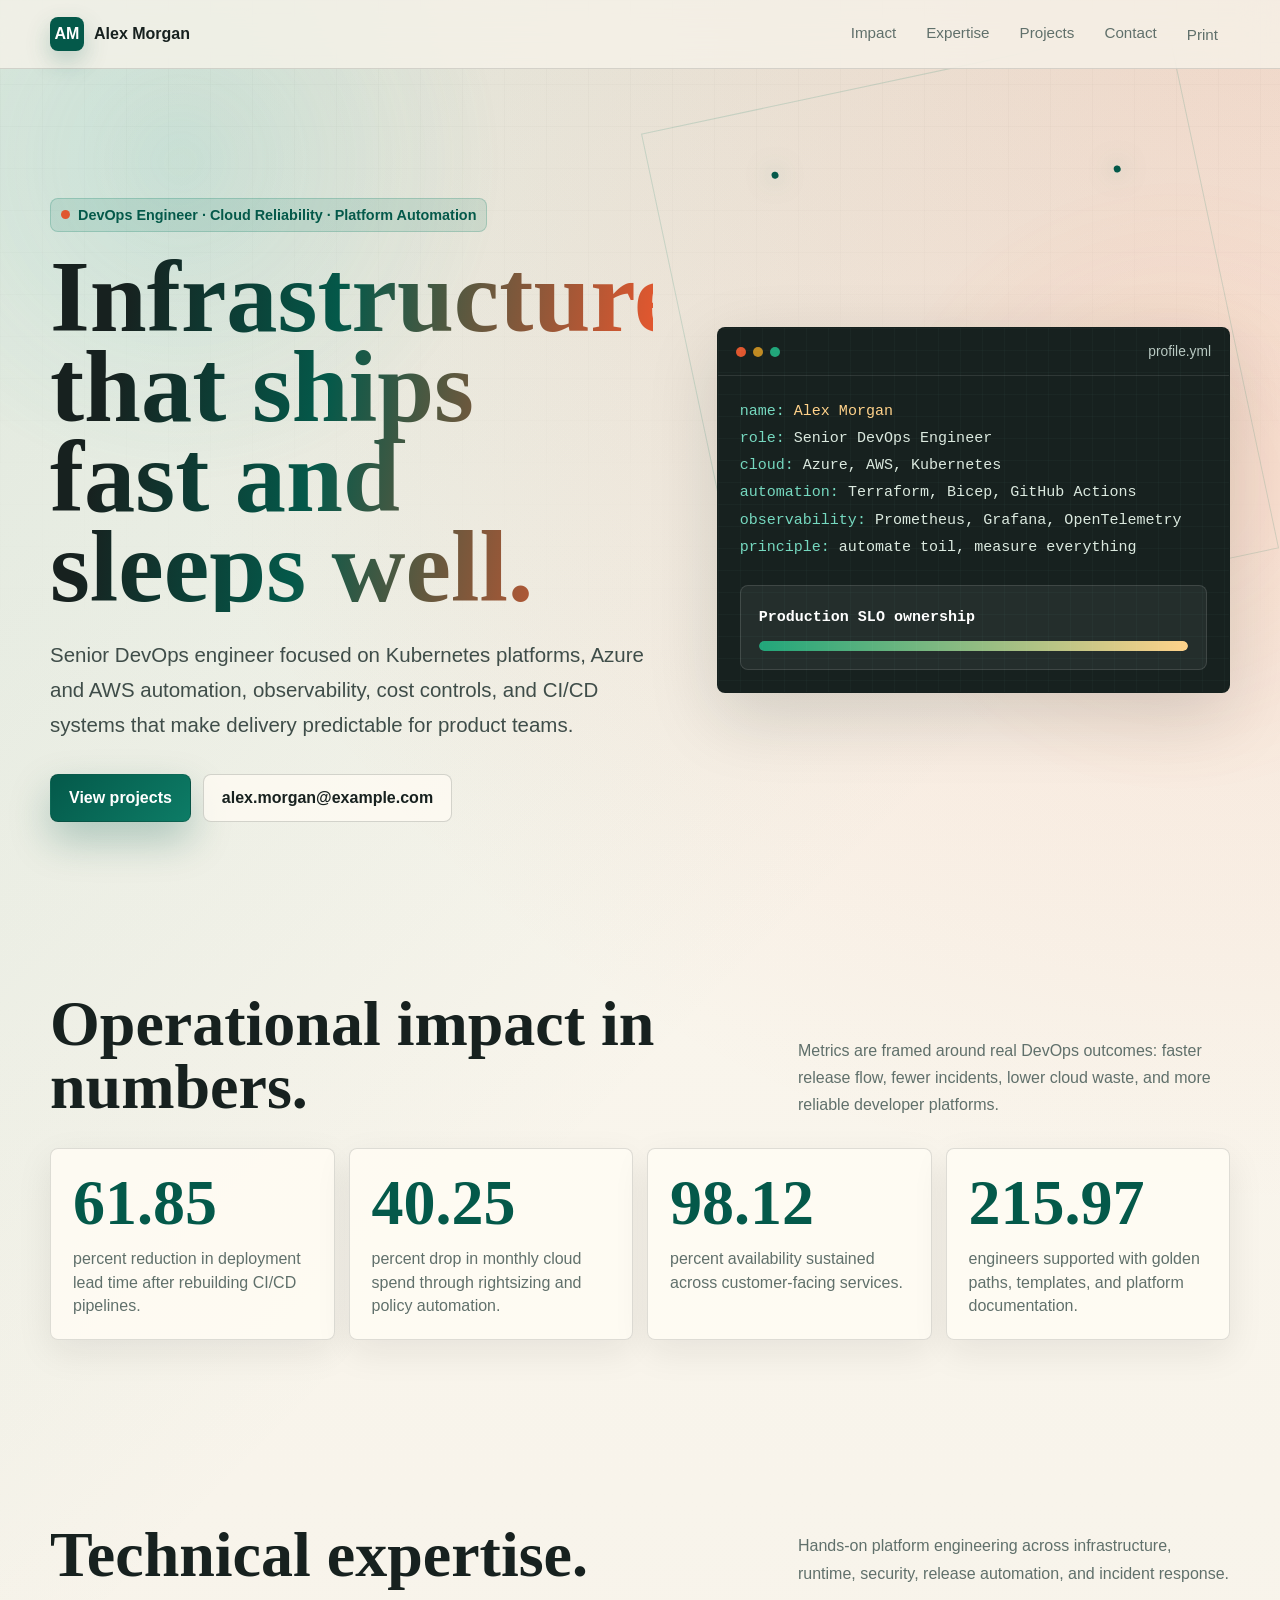
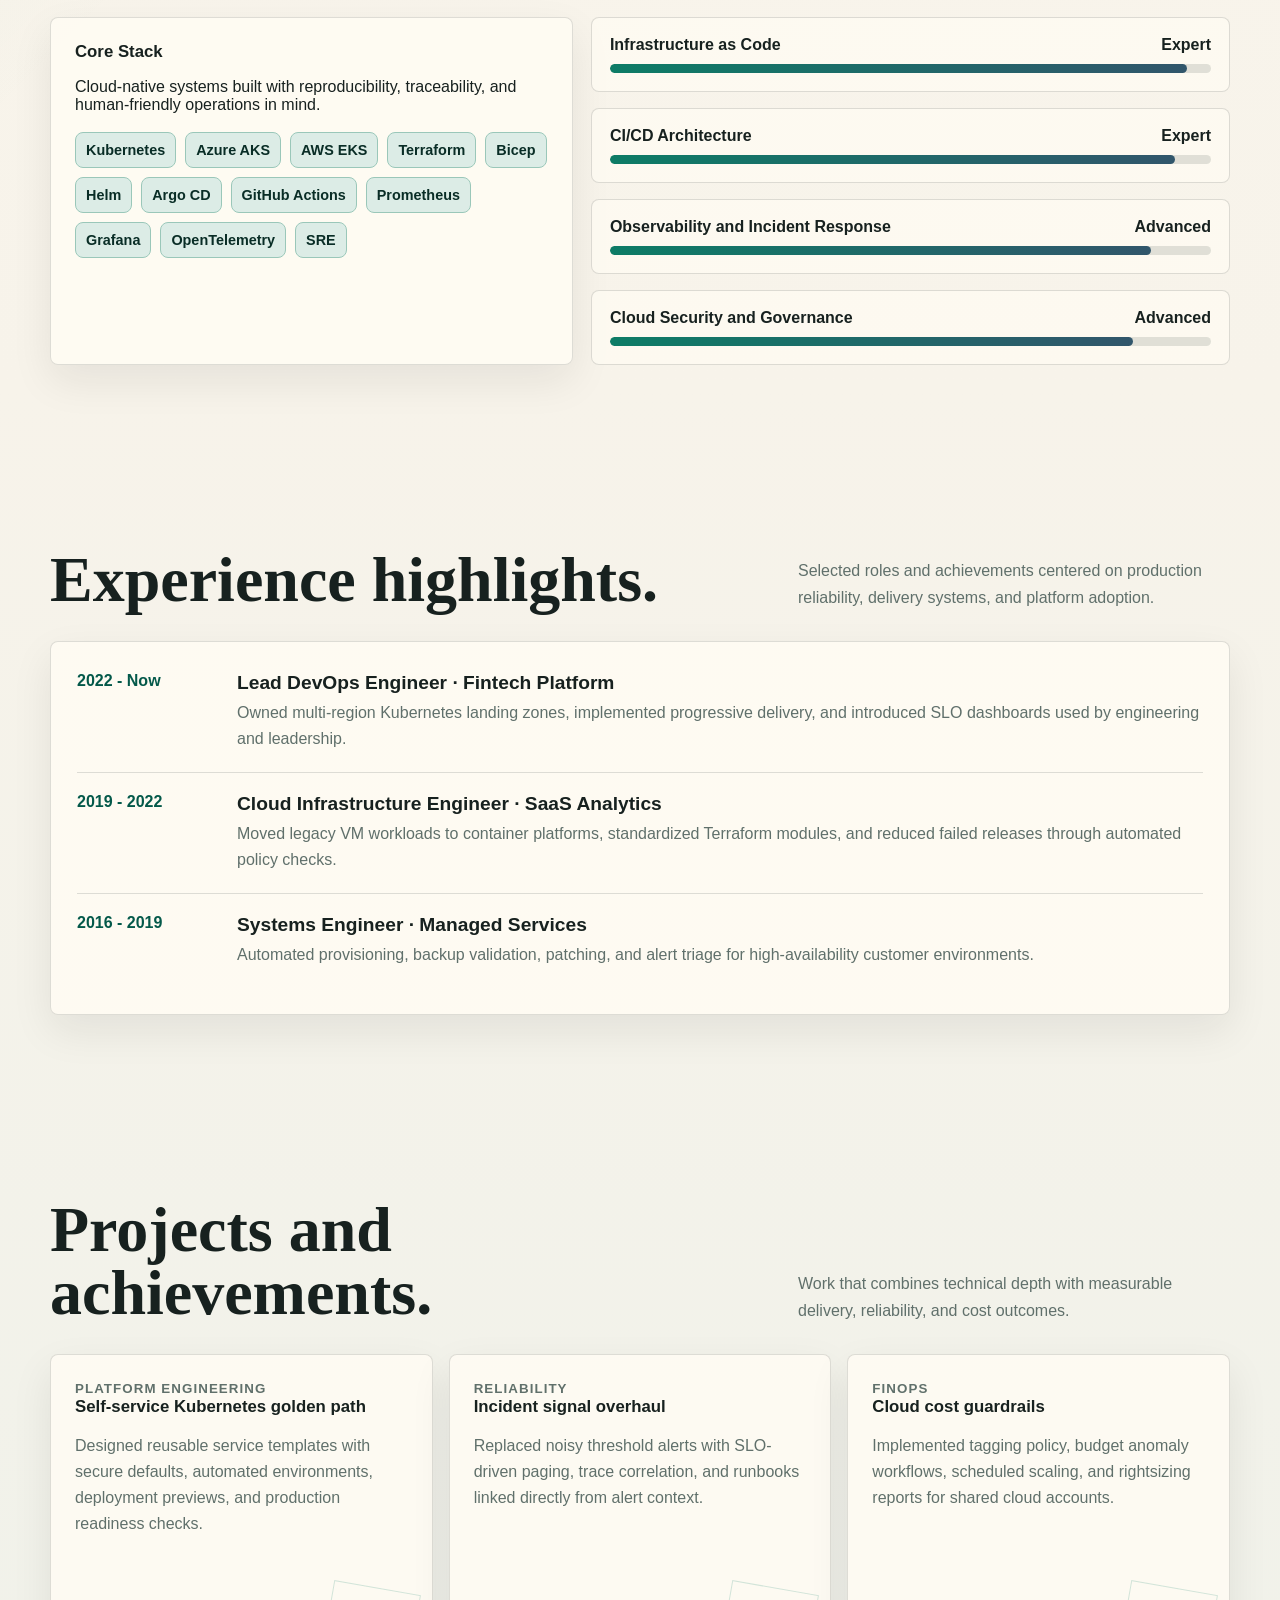
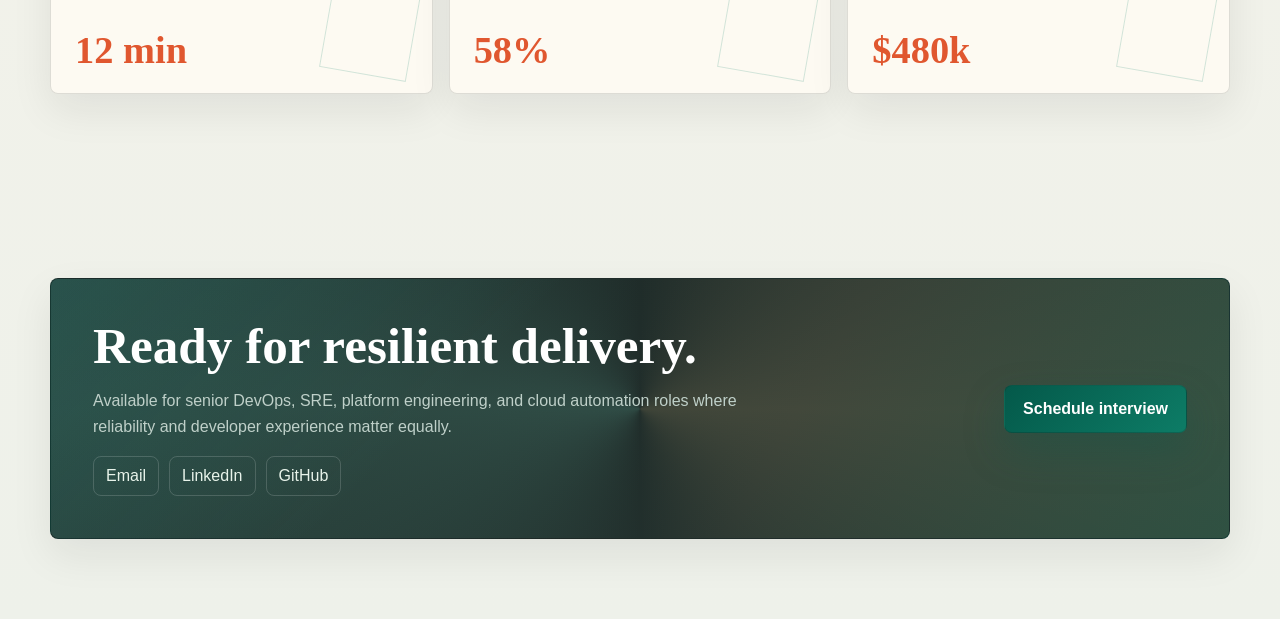
==== commit 27712472: "GPT 5.5 low reasoning 2nd iteration" ====
--- a/index.html
+++ b/index.html
@@ -18,6 +18,8 @@
       --signal: #e0572f;
       --gold: #c08a22;
       --steel: #31566b;
+      --cyan: #2da9a0;
+      --ember: #ff7a45;
       --shadow: 0 24px 70px rgba(22, 31, 28, 0.15);
       --radius: 8px;
       --font-display: Georgia, "Times New Roman", serif;
@@ -37,6 +39,7 @@
       min-height: 100vh;
       color: var(--ink);
       font-family: var(--font-body);
+      overflow-x: hidden;
       background:
         linear-gradient(135deg, rgba(13, 124, 102, 0.12), transparent 34%),
         radial-gradient(circle at top right, rgba(224, 87, 47, 0.18), transparent 30%),
@@ -56,7 +59,67 @@
       background-size: 42px 42px;
       -webkit-mask-image: linear-gradient(to bottom, black, transparent 82%);
       mask-image: linear-gradient(to bottom, black, transparent 82%);
-    }
+      animation: grid-drift 18s linear infinite;
+    }
+
+    .ambient {
+      position: fixed;
+      inset: 0;
+      z-index: -1;
+      pointer-events: none;
+      overflow: hidden;
+    }
+
+    .ambient::before,
+    .ambient::after {
+      content: "";
+      position: absolute;
+      width: min(62vw, 720px);
+      aspect-ratio: 1;
+      border-radius: 50%;
+      filter: blur(8px);
+      opacity: 0.42;
+      animation: float-field 16s ease-in-out infinite alternate;
+    }
+
+    .ambient::before {
+      top: -22%;
+      left: -14%;
+      background: radial-gradient(circle, rgba(45, 169, 160, 0.34), transparent 64%);
+    }
+
+    .ambient::after {
+      right: -20%;
+      bottom: 6%;
+      background: radial-gradient(circle, rgba(255, 122, 69, 0.24), transparent 62%);
+      animation-delay: -5s;
+    }
+
+    .constellation {
+      position: absolute;
+      inset: 8% 4% auto auto;
+      width: min(42vw, 540px);
+      height: min(42vw, 540px);
+      border: 1px solid rgba(13, 124, 102, 0.16);
+      transform: rotate(-12deg);
+      animation: orbit-frame 28s linear infinite;
+    }
+
+    .constellation span {
+      position: absolute;
+      width: 7px;
+      height: 7px;
+      border-radius: 50%;
+      background: var(--accent-strong);
+      box-shadow: 0 0 24px rgba(13, 124, 102, 0.56);
+      animation: node-ping 2.8s ease-in-out infinite;
+    }
+
+    .constellation span:nth-child(1) { top: 12%; left: 22%; }
+    .constellation span:nth-child(2) { top: 24%; right: 14%; animation-delay: 0.4s; }
+    .constellation span:nth-child(3) { right: 28%; bottom: 16%; animation-delay: 0.8s; }
+    .constellation span:nth-child(4) { bottom: 24%; left: 12%; animation-delay: 1.2s; }
+    .constellation span:nth-child(5) { top: 50%; left: 48%; animation-delay: 1.6s; }
 
     a {
       color: inherit;
@@ -108,6 +171,7 @@
       background: var(--accent-strong);
       border-radius: 8px;
       box-shadow: 0 10px 24px rgba(4, 89, 74, 0.24);
+      animation: badge-glow 3.6s ease-in-out infinite;
     }
 
     .nav-links {
@@ -177,6 +241,10 @@
       line-height: 0.88;
       font-weight: 800;
       letter-spacing: 0;
+      background: linear-gradient(100deg, #17211f 12%, #04594a 45%, #e0572f 92%);
+      -webkit-background-clip: text;
+      background-clip: text;
+      color: transparent;
     }
 
     .hero-copy {
@@ -195,6 +263,8 @@
     }
 
     .button {
+      position: relative;
+      overflow: hidden;
       min-height: 48px;
       display: inline-flex;
       align-items: center;
@@ -207,10 +277,23 @@
       transition: transform 180ms ease, box-shadow 180ms ease, background 180ms ease;
     }
 
+    .button::after {
+      content: "";
+      position: absolute;
+      inset: 0;
+      background: linear-gradient(120deg, transparent 28%, rgba(255, 255, 255, 0.32), transparent 72%);
+      transform: translateX(-120%);
+      transition: transform 520ms ease;
+    }
+
+    .button:hover::after {
+      transform: translateX(120%);
+    }
+
     .button.primary {
       color: white;
-      background: var(--accent-strong);
-      box-shadow: 0 18px 40px rgba(4, 89, 74, 0.22);
+      background: linear-gradient(135deg, var(--accent-strong), var(--accent));
+      box-shadow: 0 18px 40px rgba(4, 89, 74, 0.28);
     }
 
     .button.secondary {
@@ -230,6 +313,12 @@
       background: #17211f;
       color: #e8f3ea;
       box-shadow: var(--shadow);
+      transform-style: preserve-3d;
+      transition: transform 300ms ease, box-shadow 300ms ease;
+    }
+
+    .terminal-card:hover {
+      box-shadow: 0 34px 88px rgba(22, 31, 28, 0.28);
     }
 
     .terminal-card::before {
@@ -239,6 +328,18 @@
       background: linear-gradient(120deg, transparent, rgba(255, 255, 255, 0.08), transparent);
       transform: translateX(-100%);
       animation: sweep 7s ease-in-out infinite;
+    }
+
+    .terminal-card::after {
+      content: "";
+      position: absolute;
+      inset: 0;
+      background-image:
+        linear-gradient(rgba(117, 216, 191, 0.06) 1px, transparent 1px),
+        linear-gradient(90deg, rgba(117, 216, 191, 0.06) 1px, transparent 1px);
+      background-size: 22px 22px;
+      opacity: 0.5;
+      mix-blend-mode: screen;
     }
 
     .terminal-top {
@@ -283,7 +384,16 @@
     .code-line {
       display: block;
       color: #dbe9df;
-    }
+      opacity: 0;
+      transform: translateX(-8px);
+      animation: type-in 520ms ease forwards;
+    }
+
+    .code-line:nth-child(2) { animation-delay: 90ms; }
+    .code-line:nth-child(3) { animation-delay: 180ms; }
+    .code-line:nth-child(4) { animation-delay: 270ms; }
+    .code-line:nth-child(5) { animation-delay: 360ms; }
+    .code-line:nth-child(6) { animation-delay: 450ms; }
 
     .code-line .key {
       color: #75d8bf;
@@ -357,12 +467,42 @@
     }
 
     .stat {
+      position: relative;
+      overflow: hidden;
       min-height: 168px;
       padding: 22px;
       border: 1px solid var(--line);
       border-radius: var(--radius);
       background: var(--panel);
       box-shadow: 0 12px 36px rgba(22, 31, 28, 0.08);
+      transition: transform 260ms ease, box-shadow 260ms ease, border-color 260ms ease;
+    }
+
+    .stat::before,
+    .project::before,
+    .stack-panel::before,
+    .timeline::before {
+      content: "";
+      position: absolute;
+      inset: 0;
+      background: linear-gradient(135deg, rgba(45, 169, 160, 0.16), transparent 42%, rgba(255, 122, 69, 0.1));
+      opacity: 0;
+      transition: opacity 260ms ease;
+    }
+
+    .stat:hover,
+    .project:hover,
+    .skill:hover {
+      transform: translateY(-6px);
+      border-color: rgba(13, 124, 102, 0.34);
+      box-shadow: 0 26px 60px rgba(22, 31, 28, 0.14);
+    }
+
+    .stat:hover::before,
+    .project:hover::before,
+    .stack-panel:hover::before,
+    .timeline:hover::before {
+      opacity: 1;
     }
 
     .stat-number {
@@ -398,6 +538,8 @@
     }
 
     .stack-panel {
+      position: relative;
+      overflow: hidden;
       padding: 24px;
     }
 
@@ -416,6 +558,7 @@
     }
 
     .chip {
+      position: relative;
       padding: 9px 10px;
       color: #092d26;
       background: #dcece6;
@@ -423,6 +566,12 @@
       border-radius: 8px;
       font-size: 0.9rem;
       font-weight: 750;
+      transition: transform 180ms ease, background 180ms ease;
+    }
+
+    .chip:hover {
+      transform: translateY(-3px) rotate(-1deg);
+      background: #cfe5dc;
     }
 
     .skill-bars {
@@ -435,6 +584,7 @@
       border: 1px solid var(--line);
       border-radius: var(--radius);
       background: rgba(255, 252, 244, 0.68);
+      transition: transform 260ms ease, box-shadow 260ms ease, border-color 260ms ease;
     }
 
     .skill-top {
@@ -483,6 +633,8 @@
     }
 
     .timeline {
+      position: relative;
+      overflow: hidden;
       padding: 26px;
     }
 
@@ -529,6 +681,7 @@
       justify-content: space-between;
       position: relative;
       overflow: hidden;
+      transition: transform 260ms ease, box-shadow 260ms ease, border-color 260ms ease;
     }
 
     .project::after {
@@ -539,6 +692,7 @@
       height: 86px;
       border: 1px solid rgba(13, 124, 102, 0.18);
       transform: rotate(10deg);
+      animation: project-glyph 9s ease-in-out infinite;
     }
 
     .project p {
@@ -571,8 +725,25 @@
       gap: 24px;
       align-items: center;
       padding: clamp(24px, 5vw, 42px);
-      background: #17211f;
+      position: relative;
+      overflow: hidden;
+      background:
+        linear-gradient(135deg, rgba(45, 169, 160, 0.18), transparent 36%),
+        linear-gradient(120deg, #17211f, #23312e 62%, #123f38);
       color: white;
+    }
+
+    .contact-panel::after {
+      content: "";
+      position: absolute;
+      inset: -40% -20%;
+      background: conic-gradient(from 180deg, transparent, rgba(117, 216, 191, 0.18), transparent, rgba(255, 210, 138, 0.14), transparent);
+      animation: slow-spin 18s linear infinite;
+    }
+
+    .contact-panel > * {
+      position: relative;
+      z-index: 1;
     }
 
     .contact-panel h2 {
@@ -601,14 +772,19 @@
 
     .reveal {
       opacity: 0;
-      transform: translateY(18px);
-      transition: opacity 600ms ease, transform 600ms ease;
+      transform: translateY(24px) scale(0.98);
+      transition: opacity 720ms ease, transform 720ms cubic-bezier(0.2, 0.8, 0.2, 1);
+      transition-delay: var(--reveal-delay, 0ms);
     }
 
     .reveal.is-visible {
       opacity: 1;
-      transform: translateY(0);
-    }
+      transform: translateY(0) scale(1);
+    }
+
+    .stat:nth-child(2), .project:nth-child(2) { --reveal-delay: 90ms; }
+    .stat:nth-child(3), .project:nth-child(3) { --reveal-delay: 180ms; }
+    .stat:nth-child(4) { --reveal-delay: 270ms; }
 
     @keyframes pulse {
       70% { box-shadow: 0 0 0 12px rgba(224, 87, 47, 0); }
@@ -623,6 +799,44 @@
     @keyframes grow {
       from { transform: scaleX(0); }
       to { transform: scaleX(1); }
+    }
+
+    @keyframes grid-drift {
+      from { background-position: 0 0, 0 0; }
+      to { background-position: 42px 42px, 42px 42px; }
+    }
+
+    @keyframes float-field {
+      from { transform: translate3d(0, 0, 0) scale(1); }
+      to { transform: translate3d(7%, 6%, 0) scale(1.08); }
+    }
+
+    @keyframes orbit-frame {
+      from { transform: rotate(-12deg); }
+      to { transform: rotate(348deg); }
+    }
+
+    @keyframes node-ping {
+      0%, 100% { transform: scale(1); opacity: 0.5; }
+      50% { transform: scale(1.9); opacity: 1; }
+    }
+
+    @keyframes badge-glow {
+      0%, 100% { box-shadow: 0 10px 24px rgba(4, 89, 74, 0.24); }
+      50% { box-shadow: 0 10px 34px rgba(224, 87, 47, 0.34); }
+    }
+
+    @keyframes type-in {
+      to { opacity: 1; transform: translateX(0); }
+    }
+
+    @keyframes project-glyph {
+      0%, 100% { transform: rotate(10deg) scale(1); }
+      50% { transform: rotate(22deg) scale(1.08); }
+    }
+
+    @keyframes slow-spin {
+      to { transform: rotate(1turn); }
     }
 
     @media (max-width: 940px) {
@@ -696,6 +910,10 @@
       .topbar,
       .hero-actions,
       .terminal-card::before {
+        display: none;
+      }
+
+      .ambient {
         display: none;
       }
 
@@ -717,6 +935,16 @@
   </style>
 </head>
 <body>
+  <div class="ambient" aria-hidden="true">
+    <div class="constellation">
+      <span></span>
+      <span></span>
+      <span></span>
+      <span></span>
+      <span></span>
+    </div>
+  </div>
+
   <header class="topbar">
     <nav class="nav shell" aria-label="Primary navigation">
       <a class="brand" href="#top" aria-label="Alex Morgan resume home">
@@ -963,6 +1191,19 @@
       countObserver.observe(element);
     });
 
+    const terminalCard = document.querySelector('.terminal-card');
+
+    terminalCard.addEventListener('pointermove', (event) => {
+      const bounds = terminalCard.getBoundingClientRect();
+      const x = (event.clientX - bounds.left) / bounds.width - 0.5;
+      const y = (event.clientY - bounds.top) / bounds.height - 0.5;
+      terminalCard.style.transform = `rotateX(${y * -8}deg) rotateY(${x * 10}deg) translateY(-4px)`;
+    });
+
+    terminalCard.addEventListener('pointerleave', () => {
+      terminalCard.style.transform = '';
+    });
+
     document.querySelector('.print-button').addEventListener('click', () => {
       globalThis.print();
     });
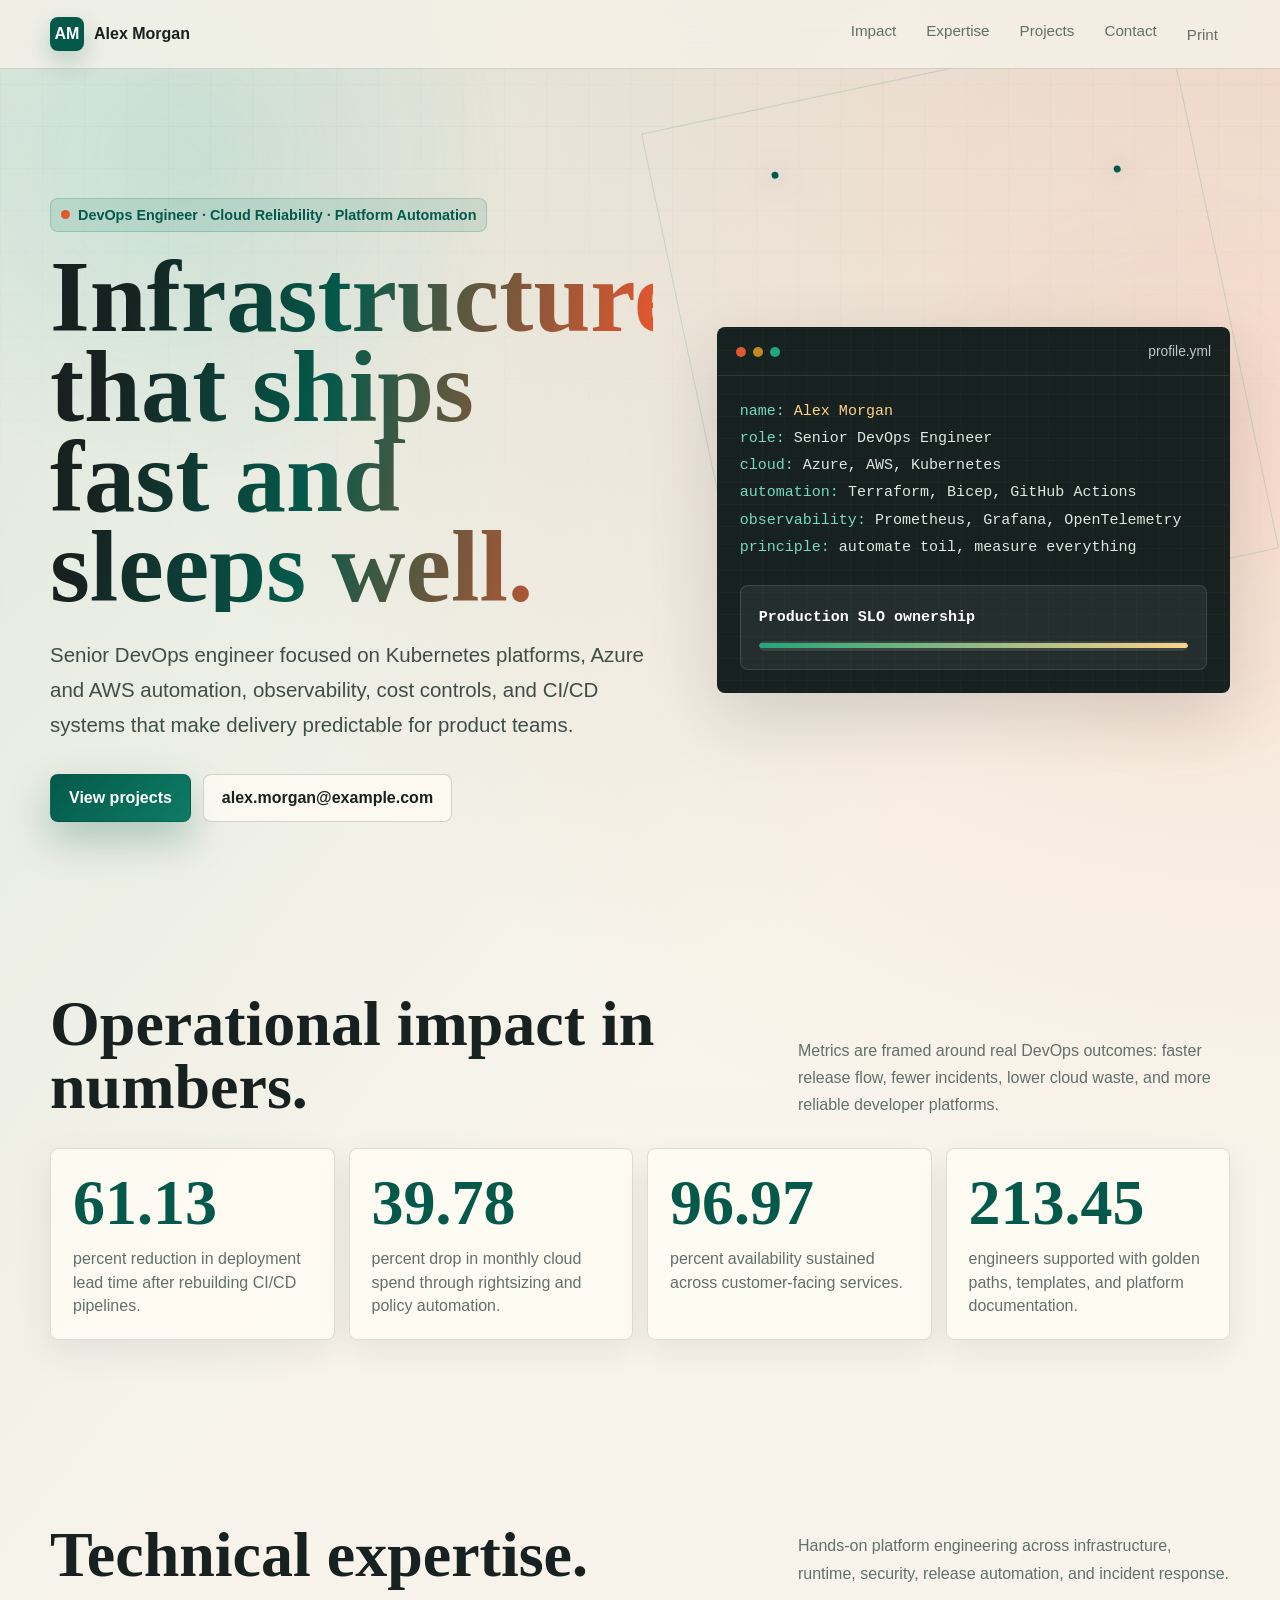
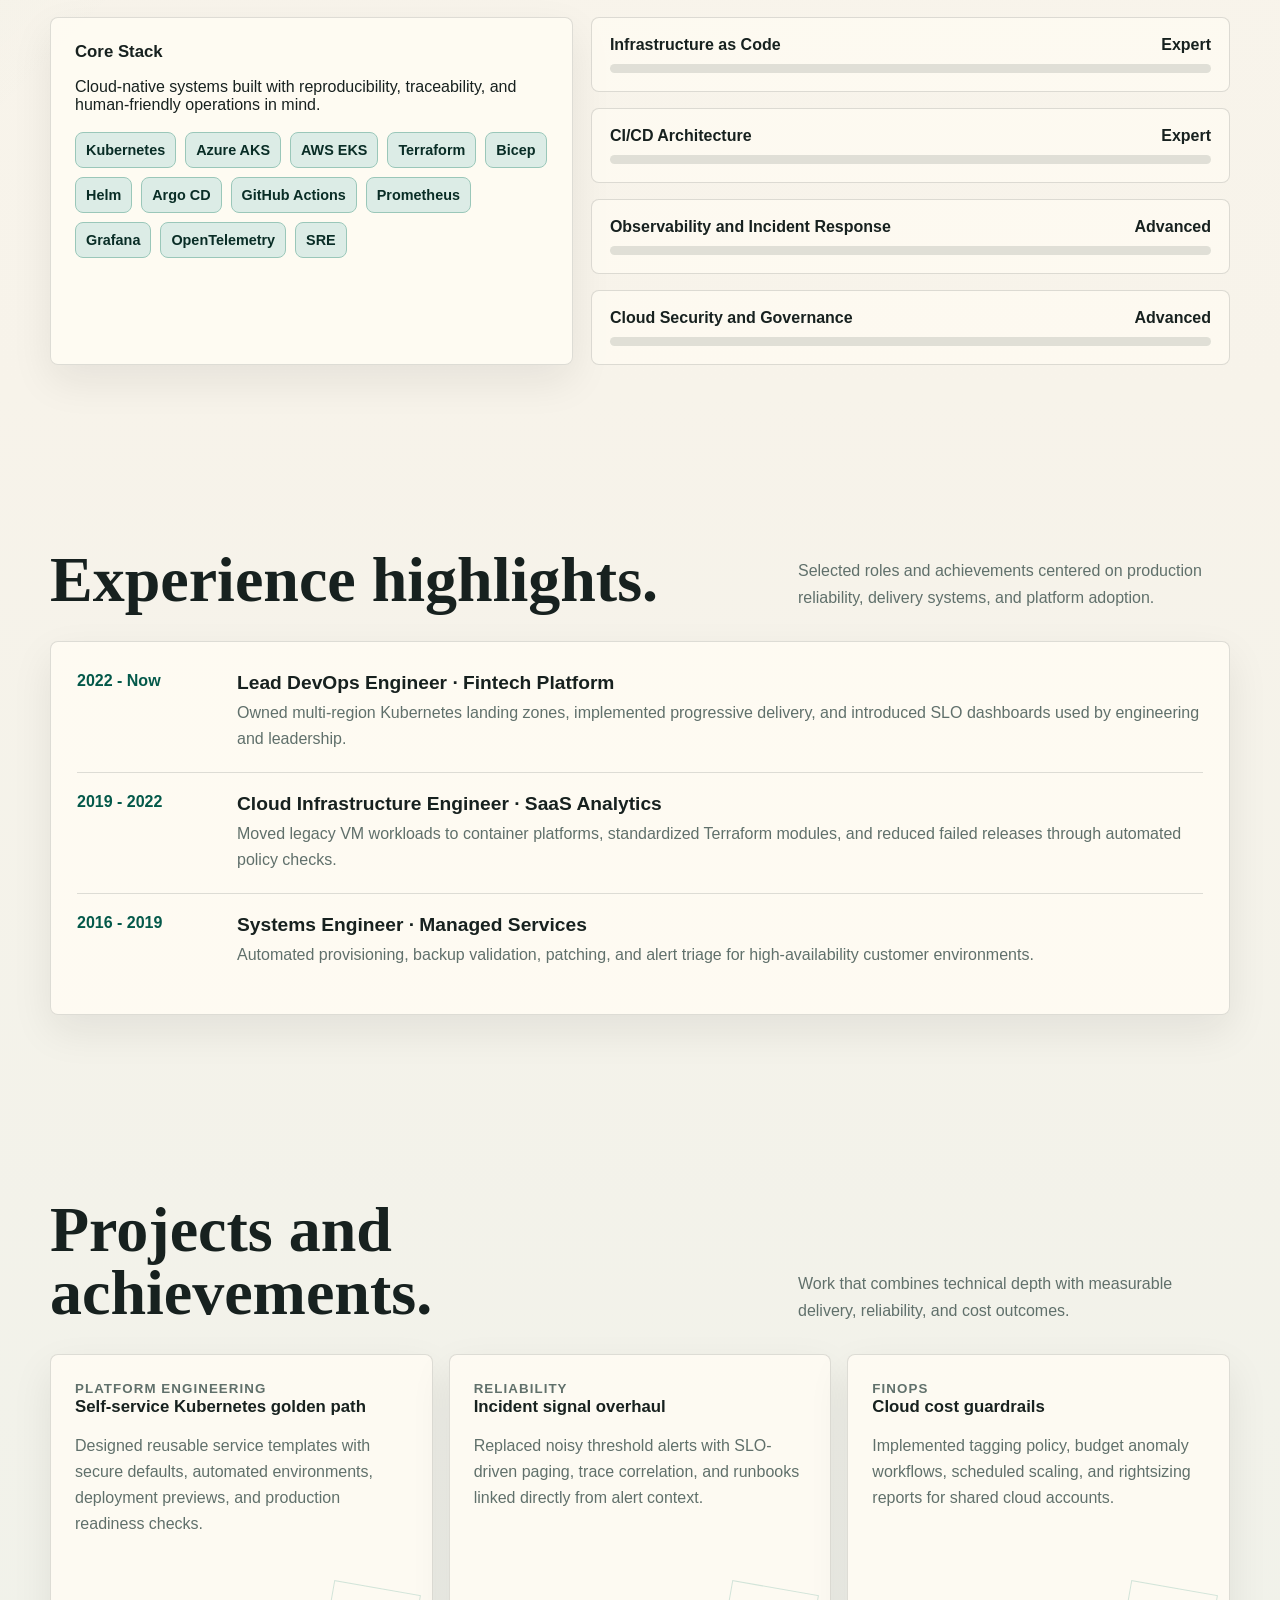
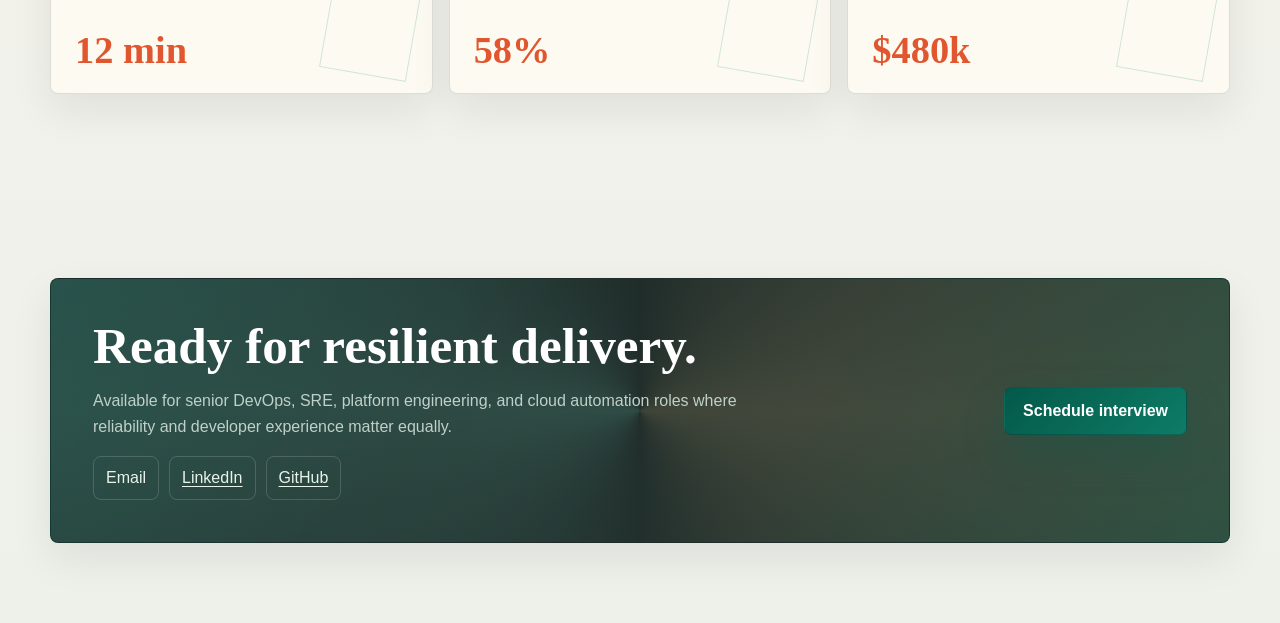
==== commit 1a65126f: "GPT 5.5 low reasoning 3rd iteration" ====
--- a/index.html
+++ b/index.html
@@ -126,10 +126,45 @@
       text-decoration: none;
     }
 
+    a[href^="http"] {
+      text-decoration: underline;
+      text-underline-offset: 0.18em;
+    }
+
     a:focus-visible,
     button:focus-visible {
-      outline: 3px solid rgba(224, 87, 47, 0.65);
+      outline: 3px solid #9b310f;
       outline-offset: 4px;
+    }
+
+    .skip-link {
+      position: fixed;
+      top: 12px;
+      left: 12px;
+      z-index: 20;
+      padding: 12px 14px;
+      color: white;
+      background: #17211f;
+      border-radius: 8px;
+      font-weight: 800;
+      transform: translateY(-150%);
+      transition: transform 180ms ease;
+    }
+
+    .skip-link:focus {
+      transform: translateY(0);
+    }
+
+    .sr-only {
+      position: absolute;
+      width: 1px;
+      height: 1px;
+      padding: 0;
+      margin: -1px;
+      overflow: hidden;
+      clip: rect(0, 0, 0, 0);
+      white-space: nowrap;
+      border: 0;
     }
 
     .shell {
@@ -184,7 +219,8 @@
 
     .nav-links a,
     .print-button {
-      min-height: 40px;
+      min-width: 44px;
+      min-height: 44px;
       padding: 10px 12px;
       border-radius: 8px;
       border: 0;
@@ -244,7 +280,13 @@
       background: linear-gradient(100deg, #17211f 12%, #04594a 45%, #e0572f 92%);
       -webkit-background-clip: text;
       background-clip: text;
-      color: transparent;
+      color: var(--ink);
+    }
+
+    @supports ((background-clip: text) or (-webkit-background-clip: text)) {
+      h1 {
+        color: transparent;
+      }
     }
 
     .hero-copy {
@@ -340,6 +382,7 @@
       background-size: 22px 22px;
       opacity: 0.5;
       mix-blend-mode: screen;
+      pointer-events: none;
     }
 
     .terminal-top {
@@ -375,6 +418,7 @@
 
     .terminal-body {
       position: relative;
+      z-index: 1;
       padding: 22px;
       font-family: "Cascadia Code", "Consolas", monospace;
       font-size: 0.94rem;
@@ -418,10 +462,29 @@
     }
 
     .meter {
+      display: block;
+      width: 100%;
       height: 10px;
       overflow: hidden;
       border-radius: 999px;
       background: rgba(255, 255, 255, 0.1);
+      border: 0;
+    }
+
+    .meter::-webkit-meter-bar {
+      background: rgba(255, 255, 255, 0.1);
+      border: 0;
+      border-radius: 999px;
+    }
+
+    .meter::-webkit-meter-optimum-value {
+      border-radius: 999px;
+      background: linear-gradient(90deg, #21a67a, #ffd28a);
+    }
+
+    .meter::-moz-meter-bar {
+      border-radius: 999px;
+      background: linear-gradient(90deg, #21a67a, #ffd28a);
     }
 
     .meter span {
@@ -506,6 +569,8 @@
     }
 
     .stat-number {
+      position: relative;
+      z-index: 1;
       display: block;
       color: var(--accent-strong);
       font-family: var(--font-display);
@@ -515,6 +580,8 @@
     }
 
     .stat-label {
+      position: relative;
+      z-index: 1;
       display: block;
       margin-top: 12px;
       color: var(--muted);
@@ -596,10 +663,31 @@
     }
 
     .bar {
+      display: block;
+      width: 100%;
       height: 9px;
       border-radius: 999px;
       background: rgba(23, 33, 31, 0.12);
       overflow: hidden;
+      border: 0;
+      appearance: none;
+    }
+
+    .bar::-webkit-meter-bar {
+      background: rgba(23, 33, 31, 0.12);
+      border: 0;
+      border-radius: 999px;
+    }
+
+    .bar::-webkit-meter-optimum-value {
+      border-radius: inherit;
+      background: linear-gradient(90deg, var(--accent), var(--steel));
+      transform-origin: left;
+    }
+
+    .bar::-moz-meter-bar {
+      border-radius: inherit;
+      background: linear-gradient(90deg, var(--accent), var(--steel));
     }
 
     .bar span {
@@ -610,22 +698,6 @@
       background: linear-gradient(90deg, var(--accent), var(--steel));
       transform: scaleX(0);
       transform-origin: left;
-    }
-
-    .bar .level-96 {
-      width: 96%;
-    }
-
-    .bar .level-94 {
-      width: 94%;
-    }
-
-    .bar .level-90 {
-      width: 90%;
-    }
-
-    .bar .level-87 {
-      width: 87%;
     }
 
     .is-visible .bar span {
@@ -696,11 +768,15 @@
     }
 
     .project p {
+      position: relative;
+      z-index: 1;
       color: var(--muted);
       line-height: 1.62;
     }
 
     .project-metric {
+      position: relative;
+      z-index: 1;
       color: var(--signal);
       font-family: var(--font-display);
       font-size: 2.4rem;
@@ -709,6 +785,8 @@
     }
 
     .project small {
+      position: relative;
+      z-index: 1;
       color: var(--muted);
       font-weight: 800;
       text-transform: uppercase;
@@ -764,6 +842,9 @@
     }
 
     .contact-links a {
+      min-height: 44px;
+      display: inline-flex;
+      align-items: center;
       padding: 10px 12px;
       border: 1px solid rgba(255, 255, 255, 0.16);
       border-radius: 8px;
@@ -895,7 +976,17 @@
         transition-duration: 1ms !important;
       }
 
+      body::before,
+      .ambient {
+        animation: none !important;
+      }
+
       .reveal {
+        opacity: 1;
+        transform: none;
+      }
+
+      .code-line {
         opacity: 1;
         transform: none;
       }
@@ -935,6 +1026,8 @@
   </style>
 </head>
 <body>
+  <a class="skip-link" href="#main-content">Skip to main content</a>
+
   <div class="ambient" aria-hidden="true">
     <div class="constellation">
       <span></span>
@@ -947,7 +1040,7 @@
 
   <header class="topbar">
     <nav class="nav shell" aria-label="Primary navigation">
-      <a class="brand" href="#top" aria-label="Alex Morgan resume home">
+      <a class="brand" href="#main-content" aria-label="Alex Morgan resume home">
         <span class="brand-mark" aria-hidden="true">AM</span>
         <span>Alex Morgan</span>
       </a>
@@ -961,7 +1054,7 @@
     </nav>
   </header>
 
-  <main id="top">
+  <main id="main-content" tabindex="-1">
     <section class="hero shell" aria-labelledby="hero-title">
       <div class="reveal">
         <p class="eyebrow"><span class="pulse" aria-hidden="true"></span> DevOps Engineer · Cloud Reliability · Platform Automation</p>
@@ -987,7 +1080,7 @@
           <span class="code-line"><span class="key">principle:</span> automate toil, measure everything</span>
           <div class="availability">
             <strong>Production SLO ownership</strong>
-            <div class="meter" aria-label="99.95 percent platform availability"><span></span></div>
+            <meter class="meter" min="0" max="100" value="99.95" aria-label="Platform availability: 99.95 percent"></meter>
           </div>
         </div>
       </aside>
@@ -1000,19 +1093,19 @@
       </div>
       <div class="stats-grid">
         <article class="stat reveal">
-          <span class="stat-number" data-count="63">0</span>
+          <span class="stat-number" data-count="63" aria-label="63 percent">0</span>
           <span class="stat-label">percent reduction in deployment lead time after rebuilding CI/CD pipelines.</span>
         </article>
         <article class="stat reveal">
-          <span class="stat-number" data-count="41">0</span>
+          <span class="stat-number" data-count="41" aria-label="41 percent">0</span>
           <span class="stat-label">percent drop in monthly cloud spend through rightsizing and policy automation.</span>
         </article>
         <article class="stat reveal">
-          <span class="stat-number" data-count="99.95">0</span>
+          <span class="stat-number" data-count="99.95" aria-label="99.95 percent">0</span>
           <span class="stat-label">percent availability sustained across customer-facing services.</span>
         </article>
         <article class="stat reveal">
-          <span class="stat-number" data-count="220">0</span>
+          <span class="stat-number" data-count="220" aria-label="220 engineers">0</span>
           <span class="stat-label">engineers supported with golden paths, templates, and platform documentation.</span>
         </article>
       </div>
@@ -1045,19 +1138,19 @@
         <div class="skill-bars reveal" aria-label="Skill proficiency">
           <div class="skill">
             <div class="skill-top"><span>Infrastructure as Code</span><span>Expert</span></div>
-            <div class="bar"><span class="level-96"></span></div>
+            <meter class="bar" min="0" max="100" value="96" aria-label="Infrastructure as Code skill level: Expert, 96 percent"></meter>
           </div>
           <div class="skill">
             <div class="skill-top"><span>CI/CD Architecture</span><span>Expert</span></div>
-            <div class="bar"><span class="level-94"></span></div>
+            <meter class="bar" min="0" max="100" value="94" aria-label="CI/CD Architecture skill level: Expert, 94 percent"></meter>
           </div>
           <div class="skill">
             <div class="skill-top"><span>Observability and Incident Response</span><span>Advanced</span></div>
-            <div class="bar"><span class="level-90"></span></div>
+            <meter class="bar" min="0" max="100" value="90" aria-label="Observability and Incident Response skill level: Advanced, 90 percent"></meter>
           </div>
           <div class="skill">
             <div class="skill-top"><span>Cloud Security and Governance</span><span>Advanced</span></div>
-            <div class="bar"><span class="level-87"></span></div>
+            <meter class="bar" min="0" max="100" value="87" aria-label="Cloud Security and Governance skill level: Advanced, 87 percent"></meter>
           </div>
         </div>
       </div>
@@ -1133,8 +1226,8 @@
           <p>Available for senior DevOps, SRE, platform engineering, and cloud automation roles where reliability and developer experience matter equally.</p>
           <div class="contact-links" aria-label="Contact links">
             <a href="mailto:alex.morgan@example.com">Email</a>
-            <a href="https://www.linkedin.com/" rel="noreferrer">LinkedIn</a>
-            <a href="https://github.com/" rel="noreferrer">GitHub</a>
+            <a href="https://www.linkedin.com/" rel="noreferrer" aria-label="Open Alex Morgan's LinkedIn profile">LinkedIn<span class="sr-only">, opens external site</span></a>
+            <a href="https://github.com/" rel="noreferrer" aria-label="Open Alex Morgan's GitHub profile">GitHub<span class="sr-only">, opens external site</span></a>
           </div>
         </div>
         <a class="button primary" href="mailto:alex.morgan@example.com">Schedule interview</a>
@@ -1192,13 +1285,16 @@
     });
 
     const terminalCard = document.querySelector('.terminal-card');
-
-    terminalCard.addEventListener('pointermove', (event) => {
-      const bounds = terminalCard.getBoundingClientRect();
-      const x = (event.clientX - bounds.left) / bounds.width - 0.5;
-      const y = (event.clientY - bounds.top) / bounds.height - 0.5;
-      terminalCard.style.transform = `rotateX(${y * -8}deg) rotateY(${x * 10}deg) translateY(-4px)`;
-    });
+    const prefersReducedMotion = globalThis.matchMedia('(prefers-reduced-motion: reduce)').matches;
+
+    if (!prefersReducedMotion) {
+      terminalCard.addEventListener('pointermove', (event) => {
+        const bounds = terminalCard.getBoundingClientRect();
+        const x = (event.clientX - bounds.left) / bounds.width - 0.5;
+        const y = (event.clientY - bounds.top) / bounds.height - 0.5;
+        terminalCard.style.transform = `rotateX(${y * -8}deg) rotateY(${x * 10}deg) translateY(-4px)`;
+      });
+    }
 
     terminalCard.addEventListener('pointerleave', () => {
       terminalCard.style.transform = '';
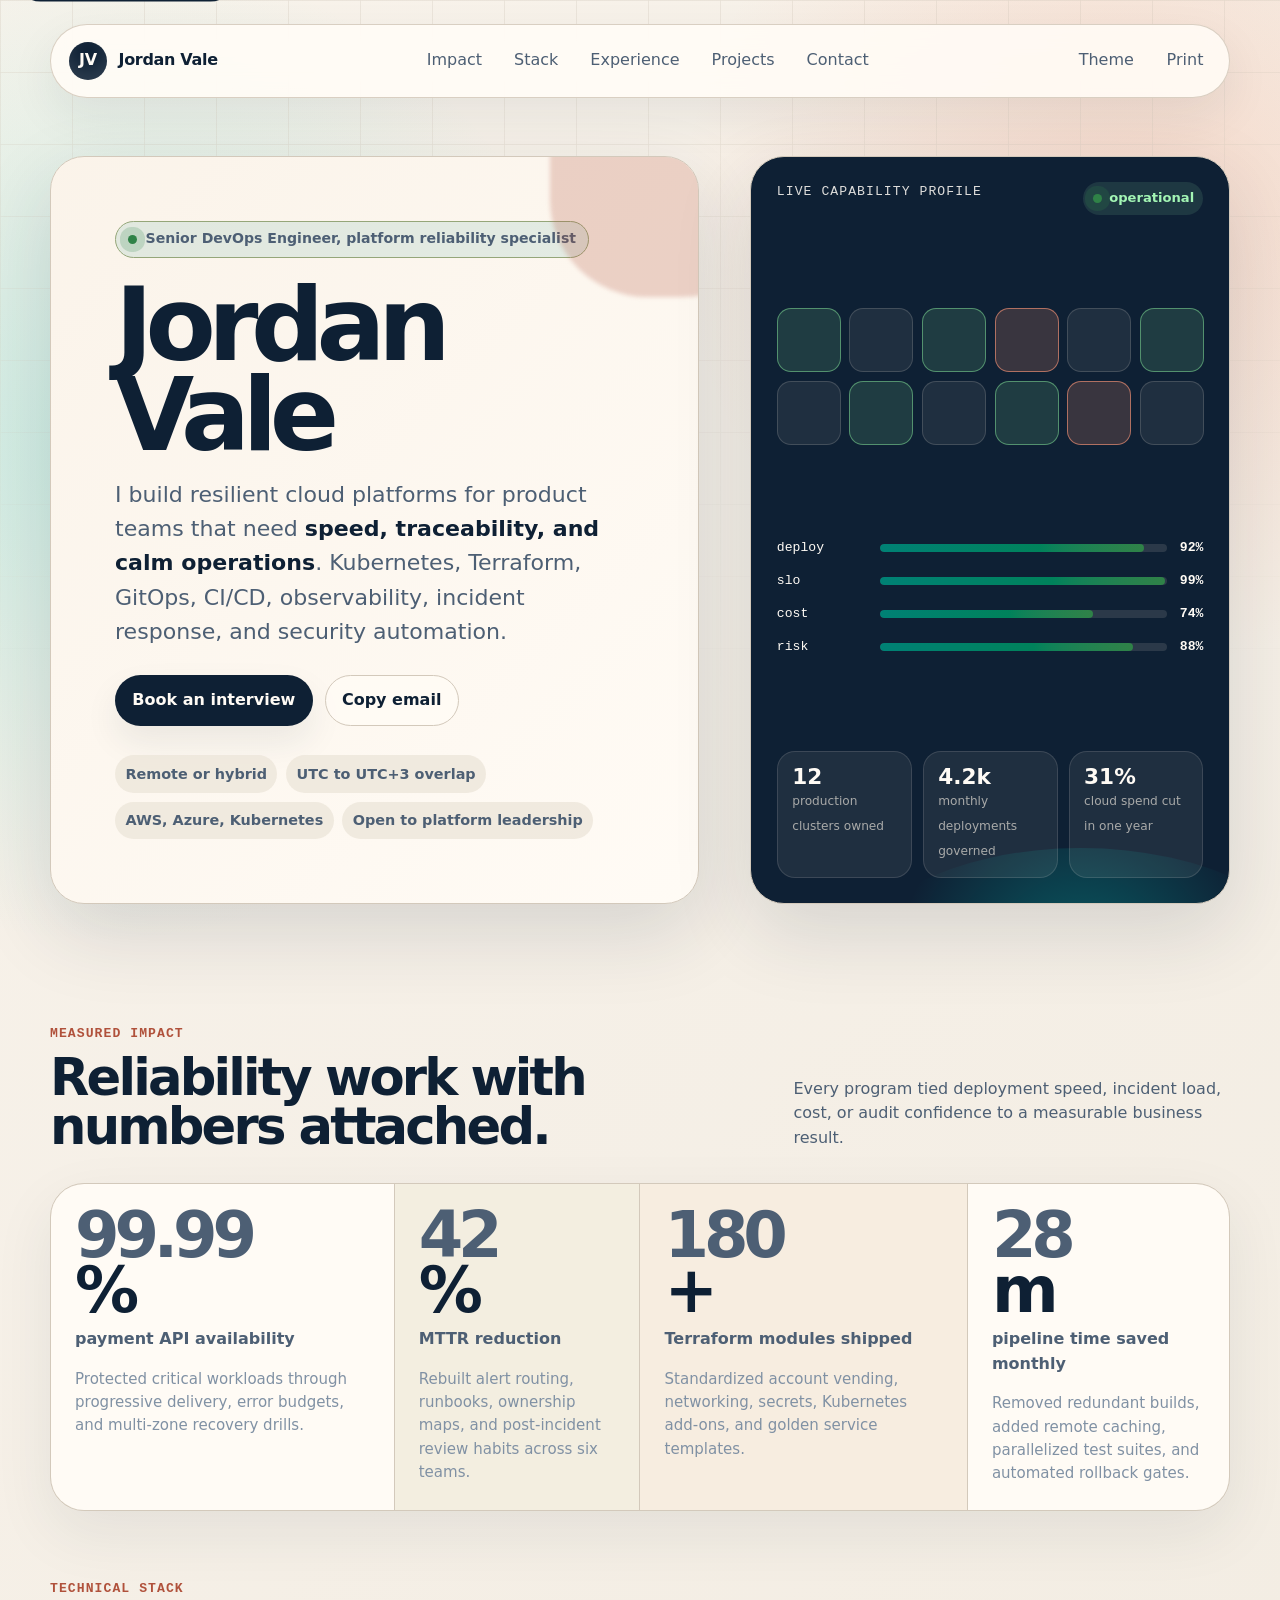
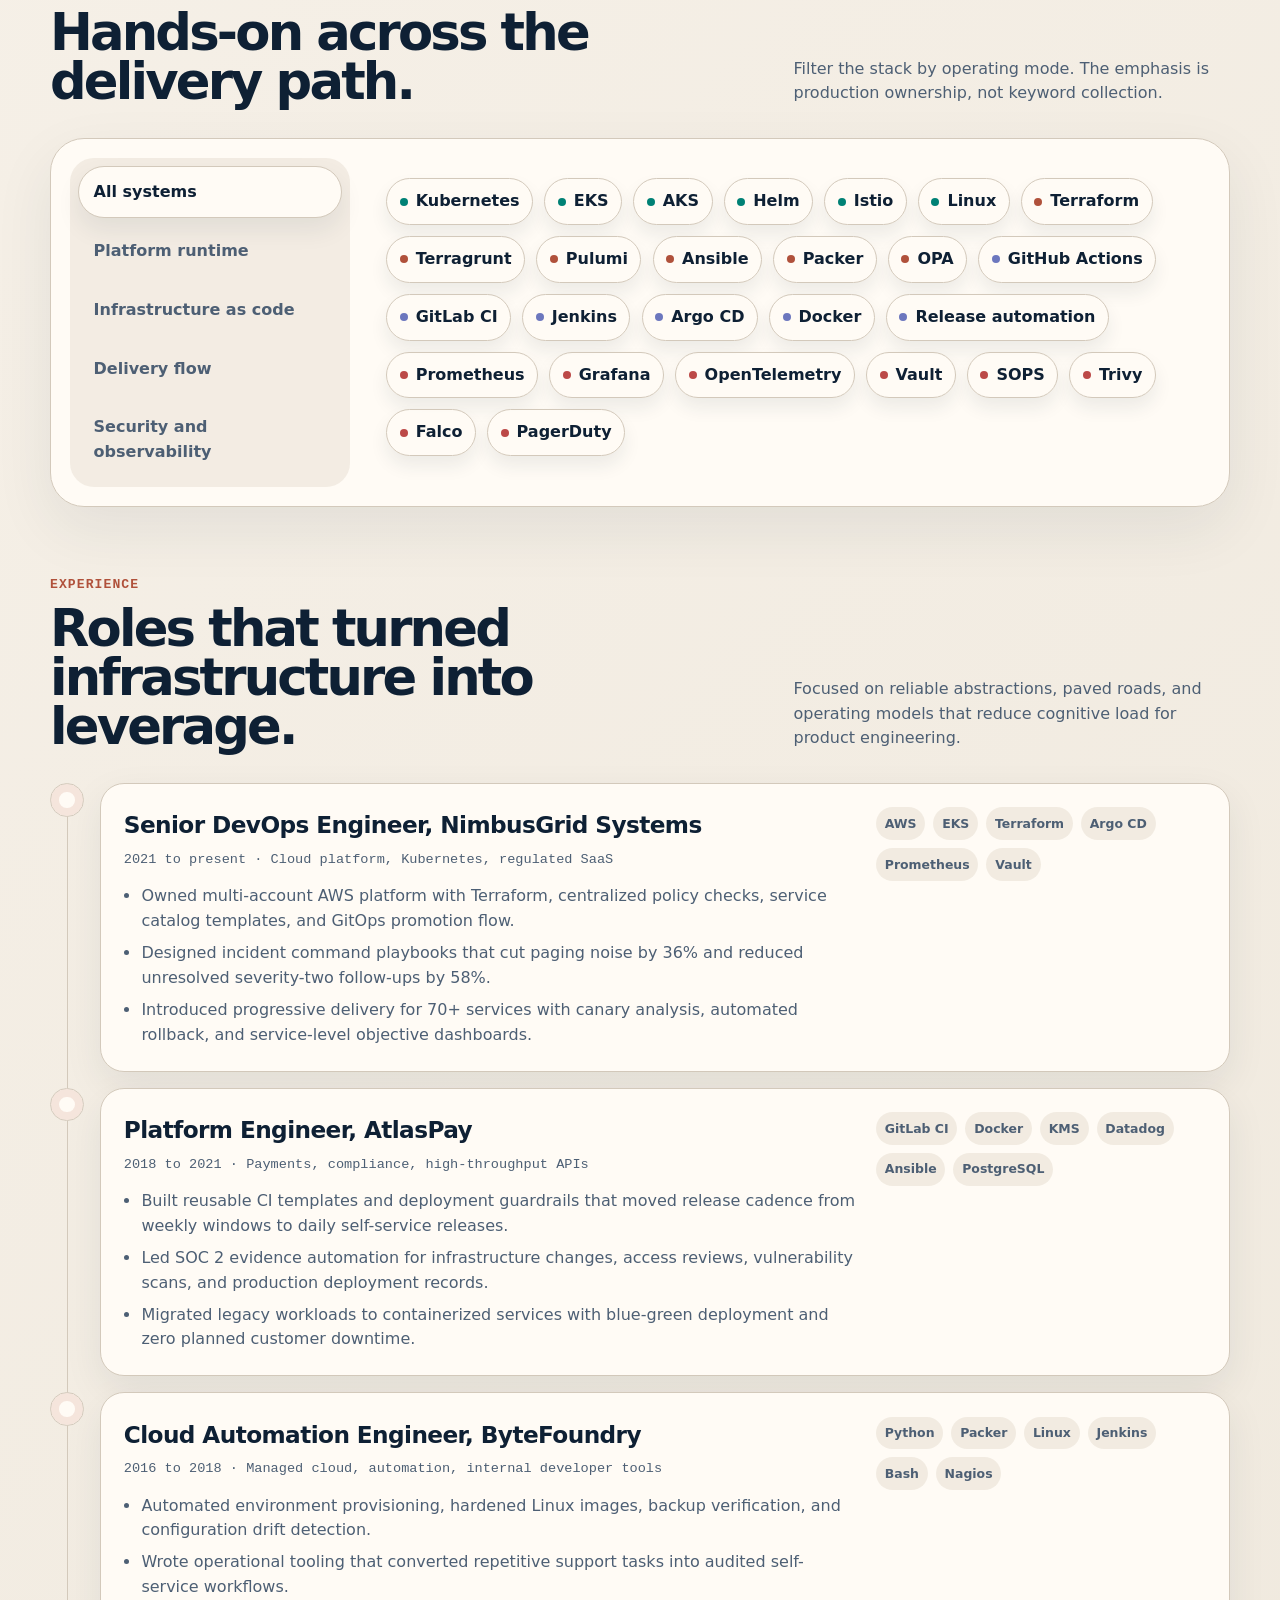
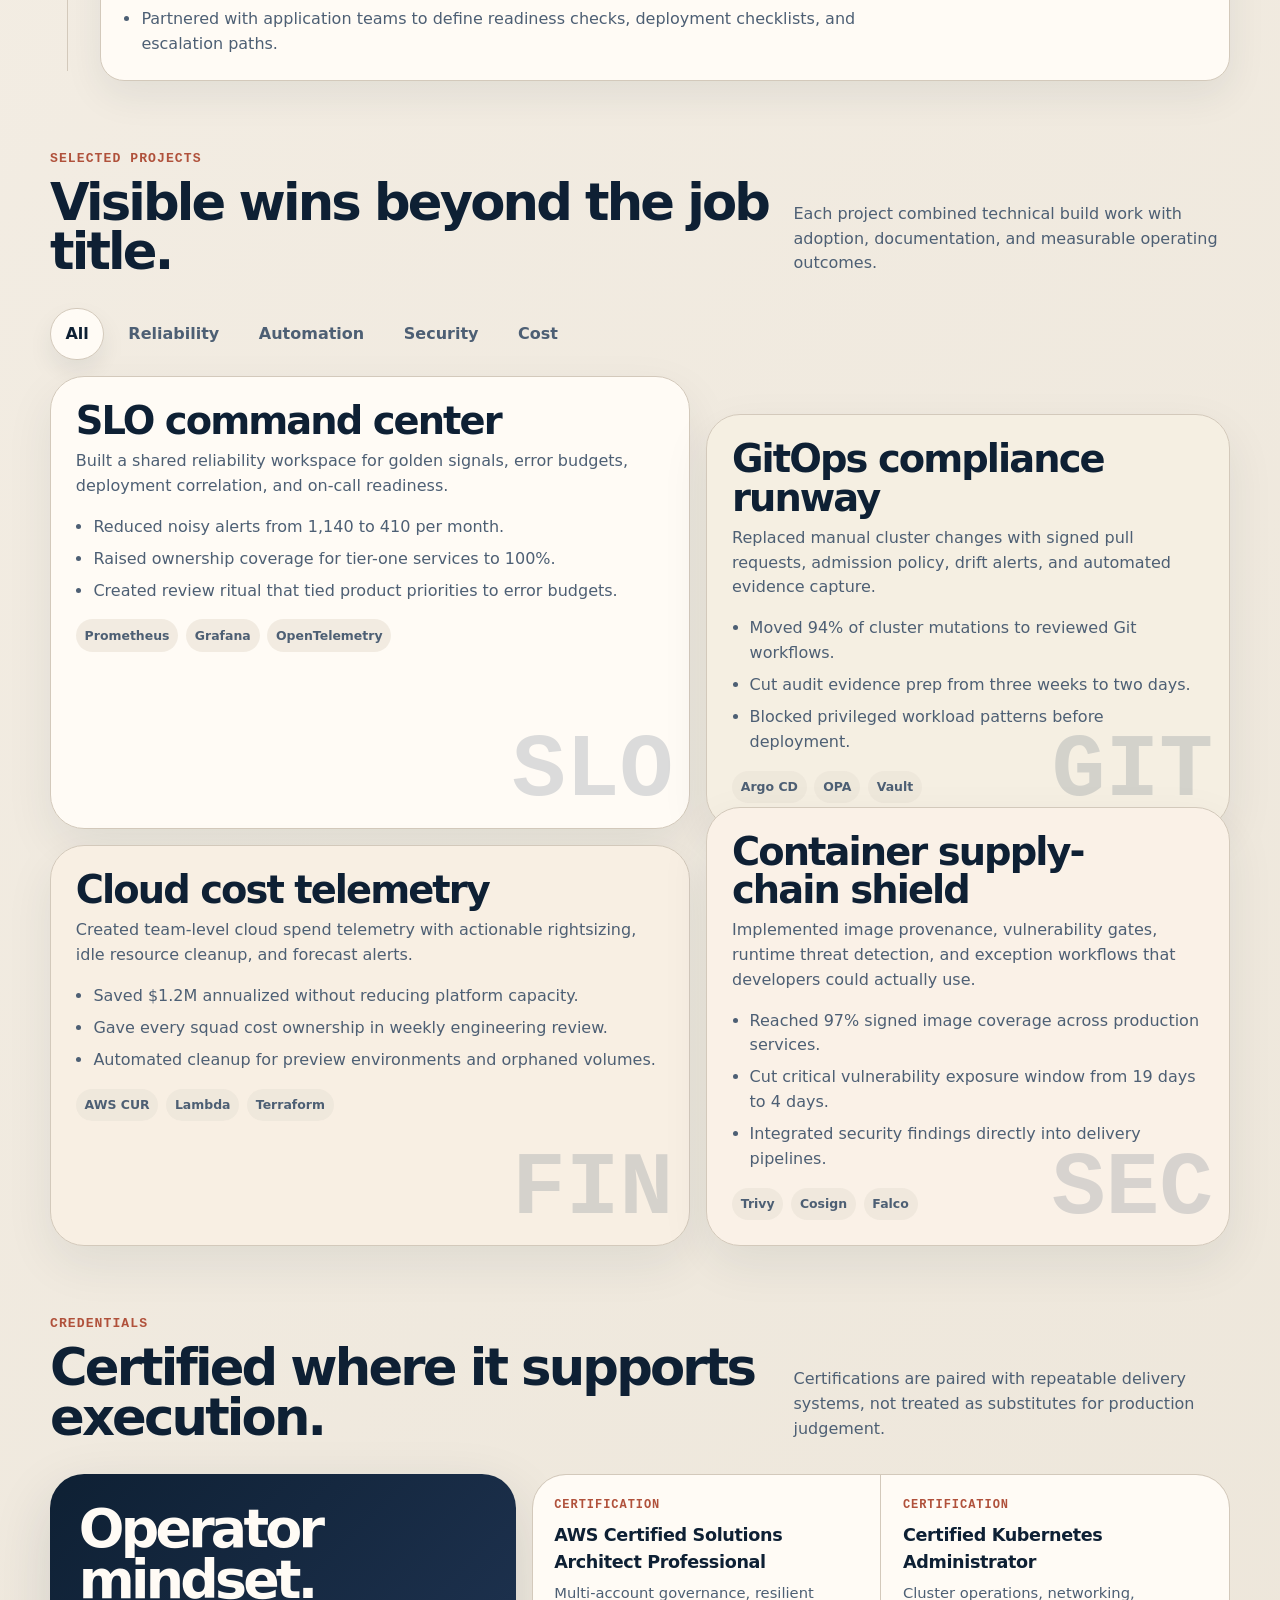
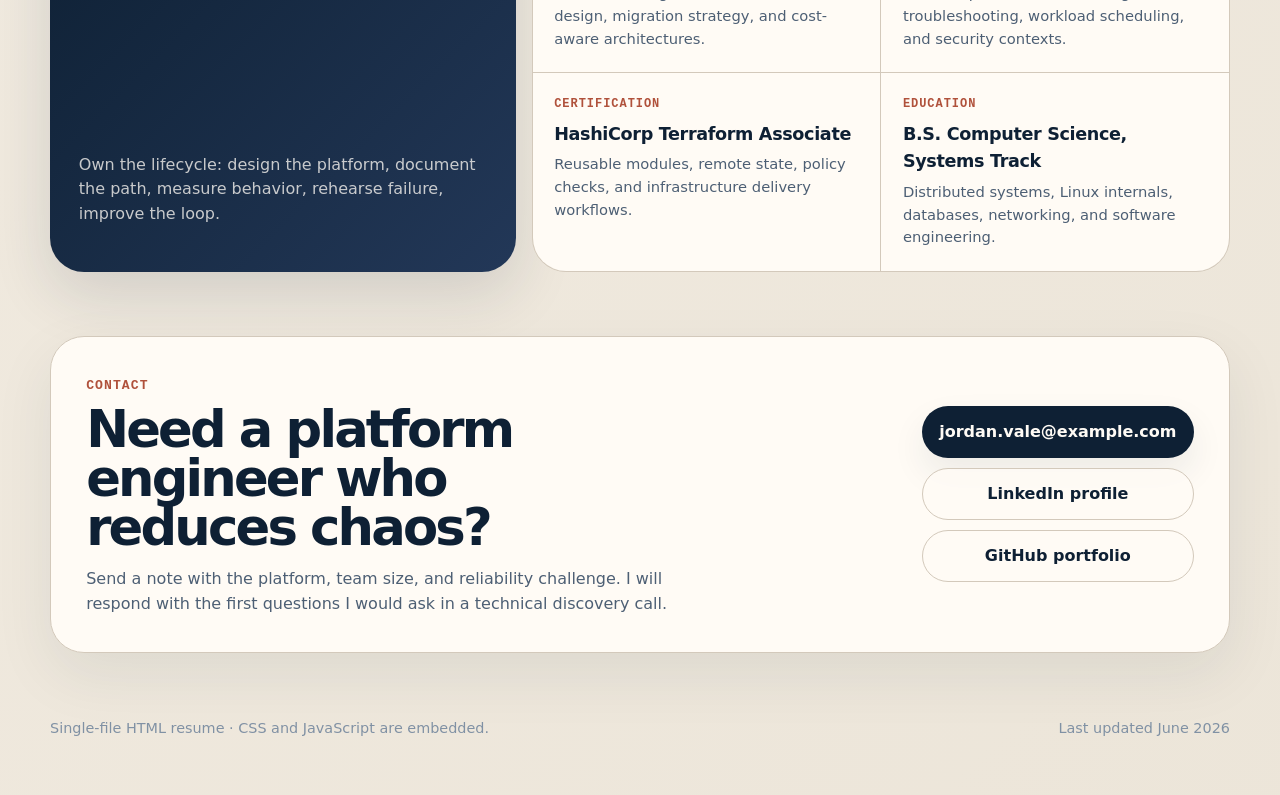
==== commit 1b6c8b41: "GPT 5.5 xhigh reasoning 1st iteration" ====
--- a/index.html
+++ b/index.html
@@ -1,29 +1,54 @@
 <!DOCTYPE html>
-<html lang="en">
+<html lang="en" data-theme="light">
 <head>
   <meta charset="UTF-8">
   <meta name="viewport" content="width=device-width, initial-scale=1.0">
-  <meta name="description" content="DevOps engineer resume webpage with technical expertise, statistics, achievements, and projects.">
-  <title>DevOps Engineer Resume | Alex Morgan</title>
+  <meta name="description" content="A stylish single-file DevOps engineer resume with technical achievements, metrics, projects, and interactive UX patterns.">
+  <title>DevOps Engineer Resume | Jordan Vale</title>
   <style>
     :root {
       color-scheme: light;
-      --ink: #17211f;
-      --muted: #60706b;
-      --paper: #f7f3ea;
-      --panel: rgba(255, 252, 244, 0.86);
-      --line: rgba(23, 33, 31, 0.14);
-      --accent: #0d7c66;
-      --accent-strong: #04594a;
-      --signal: #e0572f;
-      --gold: #c08a22;
-      --steel: #31566b;
-      --cyan: #2da9a0;
-      --ember: #ff7a45;
-      --shadow: 0 24px 70px rgba(22, 31, 28, 0.15);
-      --radius: 8px;
-      --font-display: Georgia, "Times New Roman", serif;
-      --font-body: "Aptos", "Segoe UI", sans-serif;
+      --bg: oklch(96.5% 0.012 77);
+      --surface: oklch(99% 0.009 77);
+      --surface-2: oklch(92.5% 0.018 82);
+      --ink: oklch(24% 0.045 252);
+      --muted: oklch(48% 0.04 252);
+      --soft: oklch(65% 0.035 252);
+      --line: oklch(84% 0.022 77);
+      --accent: oklch(55% 0.13 34);
+      --accent-2: oklch(53% 0.12 185);
+      --accent-3: oklch(59% 0.11 276);
+      --good: oklch(54% 0.12 150);
+      --warn: oklch(66% 0.13 82);
+      --danger: oklch(56% 0.15 24);
+      --shadow: oklch(29% 0.04 252 / 0.14);
+      --shadow-soft: oklch(29% 0.04 252 / 0.08);
+      --radius-xl: 34px;
+      --radius-lg: 24px;
+      --radius-md: 16px;
+      --radius-sm: 10px;
+      --max: 1180px;
+      --font: Inter, ui-sans-serif, system-ui, -apple-system, BlinkMacSystemFont, "Segoe UI", sans-serif;
+      --mono: "SFMono-Regular", Consolas, "Liberation Mono", Menlo, monospace;
+    }
+
+    [data-theme="dark"] {
+      color-scheme: dark;
+      --bg: oklch(18% 0.025 252);
+      --surface: oklch(22% 0.028 252);
+      --surface-2: oklch(27% 0.032 252);
+      --ink: oklch(92% 0.014 78);
+      --muted: oklch(73% 0.025 78);
+      --soft: oklch(61% 0.03 78);
+      --line: oklch(36% 0.035 252);
+      --accent: oklch(67% 0.14 38);
+      --accent-2: oklch(68% 0.12 184);
+      --accent-3: oklch(72% 0.12 276);
+      --good: oklch(71% 0.13 151);
+      --warn: oklch(76% 0.13 82);
+      --danger: oklch(70% 0.15 24);
+      --shadow: oklch(8% 0.03 252 / 0.36);
+      --shadow-soft: oklch(8% 0.03 252 / 0.22);
     }
 
     * {
@@ -32,19 +57,32 @@
 
     html {
       scroll-behavior: smooth;
+    }
+
+    @media (prefers-reduced-motion: reduce) {
+      html {
+        scroll-behavior: auto;
+      }
+
+      *, *::before, *::after {
+        animation-duration: 0.01ms !important;
+        animation-iteration-count: 1 !important;
+        scroll-behavior: auto !important;
+        transition-duration: 0.01ms !important;
+      }
     }
 
     body {
       margin: 0;
       min-height: 100vh;
+      font-family: var(--font);
       color: var(--ink);
-      font-family: var(--font-body);
+      background:
+        radial-gradient(circle at 8% 8%, oklch(79% 0.13 185 / 0.22), transparent 31rem),
+        radial-gradient(circle at 88% 4%, oklch(72% 0.15 38 / 0.21), transparent 28rem),
+        linear-gradient(135deg, var(--bg), var(--surface-2));
+      line-height: 1.55;
       overflow-x: hidden;
-      background:
-        linear-gradient(135deg, rgba(13, 124, 102, 0.12), transparent 34%),
-        radial-gradient(circle at top right, rgba(224, 87, 47, 0.18), transparent 30%),
-        linear-gradient(180deg, #fbf7ee 0%, var(--paper) 52%, #eef1ea 100%);
-      letter-spacing: 0;
     }
 
     body::before {
@@ -52,1257 +90,1542 @@
       position: fixed;
       inset: 0;
       pointer-events: none;
-      opacity: 0.26;
+      opacity: 0.45;
       background-image:
-        linear-gradient(rgba(23, 33, 31, 0.08) 1px, transparent 1px),
-        linear-gradient(90deg, rgba(23, 33, 31, 0.08) 1px, transparent 1px);
-      background-size: 42px 42px;
-      -webkit-mask-image: linear-gradient(to bottom, black, transparent 82%);
-      mask-image: linear-gradient(to bottom, black, transparent 82%);
-      animation: grid-drift 18s linear infinite;
-    }
-
-    .ambient {
-      position: fixed;
-      inset: 0;
-      z-index: -1;
-      pointer-events: none;
-      overflow: hidden;
-    }
-
-    .ambient::before,
-    .ambient::after {
-      content: "";
-      position: absolute;
-      width: min(62vw, 720px);
-      aspect-ratio: 1;
-      border-radius: 50%;
-      filter: blur(8px);
-      opacity: 0.42;
-      animation: float-field 16s ease-in-out infinite alternate;
-    }
-
-    .ambient::before {
-      top: -22%;
-      left: -14%;
-      background: radial-gradient(circle, rgba(45, 169, 160, 0.34), transparent 64%);
-    }
-
-    .ambient::after {
-      right: -20%;
-      bottom: 6%;
-      background: radial-gradient(circle, rgba(255, 122, 69, 0.24), transparent 62%);
-      animation-delay: -5s;
-    }
-
-    .constellation {
-      position: absolute;
-      inset: 8% 4% auto auto;
-      width: min(42vw, 540px);
-      height: min(42vw, 540px);
-      border: 1px solid rgba(13, 124, 102, 0.16);
-      transform: rotate(-12deg);
-      animation: orbit-frame 28s linear infinite;
-    }
-
-    .constellation span {
-      position: absolute;
-      width: 7px;
-      height: 7px;
-      border-radius: 50%;
-      background: var(--accent-strong);
-      box-shadow: 0 0 24px rgba(13, 124, 102, 0.56);
-      animation: node-ping 2.8s ease-in-out infinite;
-    }
-
-    .constellation span:nth-child(1) { top: 12%; left: 22%; }
-    .constellation span:nth-child(2) { top: 24%; right: 14%; animation-delay: 0.4s; }
-    .constellation span:nth-child(3) { right: 28%; bottom: 16%; animation-delay: 0.8s; }
-    .constellation span:nth-child(4) { bottom: 24%; left: 12%; animation-delay: 1.2s; }
-    .constellation span:nth-child(5) { top: 50%; left: 48%; animation-delay: 1.6s; }
+        linear-gradient(to right, color-mix(in oklch, var(--line) 72%, transparent) 1px, transparent 1px),
+        linear-gradient(to bottom, color-mix(in oklch, var(--line) 72%, transparent) 1px, transparent 1px);
+      background-size: 72px 72px;
+      mask-image: linear-gradient(to bottom, black, transparent 78%);
+      z-index: -2;
+    }
 
     a {
       color: inherit;
       text-decoration: none;
     }
 
-    a[href^="http"] {
-      text-decoration: underline;
-      text-underline-offset: 0.18em;
-    }
-
-    a:focus-visible,
-    button:focus-visible {
-      outline: 3px solid #9b310f;
-      outline-offset: 4px;
+    button,
+    input {
+      font: inherit;
+    }
+
+    button {
+      cursor: pointer;
     }
 
     .skip-link {
       position: fixed;
-      top: 12px;
-      left: 12px;
-      z-index: 20;
-      padding: 12px 14px;
-      color: white;
-      background: #17211f;
-      border-radius: 8px;
-      font-weight: 800;
-      transform: translateY(-150%);
-      transition: transform 180ms ease;
+      top: 16px;
+      left: 16px;
+      z-index: 100;
+      padding: 0.75rem 1rem;
+      border-radius: 999px;
+      color: var(--surface);
+      background: var(--ink);
+      transform: translateY(-130%);
+      transition: transform 220ms ease-out;
     }
 
     .skip-link:focus {
       transform: translateY(0);
-    }
-
-    .sr-only {
-      position: absolute;
-      width: 1px;
-      height: 1px;
-      padding: 0;
-      margin: -1px;
-      overflow: hidden;
-      clip: rect(0, 0, 0, 0);
-      white-space: nowrap;
-      border: 0;
-    }
-
-    .shell {
-      width: min(1180px, calc(100% - 32px));
+      outline: 3px solid var(--accent);
+      outline-offset: 3px;
+    }
+
+    .scroll-meter {
+      position: fixed;
+      top: 0;
+      left: 0;
+      z-index: 90;
+      height: 4px;
+      width: 100%;
+      transform-origin: left center;
+      transform: scaleX(0);
+      background: linear-gradient(90deg, var(--accent), var(--accent-2), var(--accent-3));
+    }
+
+    .page-shell {
+      width: min(calc(100% - 32px), var(--max));
       margin: 0 auto;
+      padding: 24px 0 56px;
     }
 
     .topbar {
       position: sticky;
-      top: 0;
-      z-index: 10;
-      -webkit-backdrop-filter: blur(18px);
-      backdrop-filter: blur(18px);
-      background: rgba(247, 243, 234, 0.78);
-      border-bottom: 1px solid var(--line);
-    }
-
-    .nav {
-      min-height: 68px;
+      top: 12px;
+      z-index: 50;
       display: flex;
       align-items: center;
       justify-content: space-between;
-      gap: 18px;
-    }
-
-    .brand {
-      display: flex;
+      gap: 1rem;
+      margin-bottom: 26px;
+      padding: 0.7rem;
+      border: 1px solid color-mix(in oklch, var(--line) 86%, transparent);
+      border-radius: 999px;
+      background: color-mix(in oklch, var(--surface) 88%, transparent);
+      box-shadow: 0 18px 46px var(--shadow-soft);
+      backdrop-filter: blur(14px);
+    }
+
+    .brand-mark {
+      display: inline-flex;
       align-items: center;
-      gap: 10px;
+      gap: 0.7rem;
+      min-width: max-content;
+      padding: 0.35rem 0.85rem 0.35rem 0.45rem;
+      border-radius: 999px;
       font-weight: 800;
-    }
-
-    .brand-mark {
-      width: 34px;
-      height: 34px;
+      letter-spacing: -0.02em;
+    }
+
+    .brand-mark span:first-child {
       display: grid;
       place-items: center;
-      color: white;
-      background: var(--accent-strong);
-      border-radius: 8px;
-      box-shadow: 0 10px 24px rgba(4, 89, 74, 0.24);
-      animation: badge-glow 3.6s ease-in-out infinite;
+      width: 38px;
+      height: 38px;
+      border-radius: 50%;
+      color: var(--surface);
+      background: var(--ink);
+      box-shadow: inset 0 -10px 18px oklch(100% 0 0 / 0.12);
     }
 
     .nav-links {
       display: flex;
       align-items: center;
-      gap: 6px;
+      justify-content: center;
+      gap: 0.2rem;
+      flex-wrap: wrap;
+    }
+
+    .nav-links a,
+    .theme-toggle,
+    .print-button {
+      border: 0;
+      border-radius: 999px;
+      padding: 0.68rem 0.9rem;
       color: var(--muted);
-      font-size: 0.95rem;
-    }
-
-    .nav-links a,
-    .print-button {
-      min-width: 44px;
-      min-height: 44px;
-      padding: 10px 12px;
-      border-radius: 8px;
-      border: 0;
       background: transparent;
-      color: inherit;
-      font: inherit;
-      cursor: pointer;
+      transition: color 180ms ease-out, background 180ms ease-out, transform 180ms ease-out;
     }
 
     .nav-links a:hover,
-    .print-button:hover {
-      background: rgba(13, 124, 102, 0.1);
-      color: var(--accent-strong);
+    .theme-toggle:hover,
+    .print-button:hover,
+    .nav-links a:focus-visible,
+    .theme-toggle:focus-visible,
+    .print-button:focus-visible {
+      color: var(--ink);
+      background: color-mix(in oklch, var(--accent-2) 12%, transparent);
+      outline: none;
+      transform: translateY(-1px);
+    }
+
+    .top-actions {
+      display: flex;
+      align-items: center;
+      gap: 0.25rem;
+      min-width: max-content;
     }
 
     .hero {
-      min-height: calc(100vh - 68px);
-      display: grid;
-      grid-template-columns: minmax(0, 1.08fr) minmax(320px, 0.92fr);
-      gap: clamp(28px, 5vw, 74px);
-      align-items: center;
-      padding: clamp(56px, 8vw, 94px) 0 44px;
+      display: grid;
+      grid-template-columns: minmax(0, 1.15fr) minmax(300px, 0.85fr);
+      gap: clamp(1.25rem, 4vw, 3.5rem);
+      align-items: stretch;
+      padding: clamp(1rem, 3vw, 2rem) 0 clamp(2rem, 4vw, 3.75rem);
+    }
+
+    .hero-copy {
+      position: relative;
+      padding: clamp(1.5rem, 5vw, 4.4rem) clamp(1.2rem, 5vw, 4.2rem);
+      border: 1px solid var(--line);
+      border-radius: var(--radius-xl);
+      background:
+        linear-gradient(135deg, color-mix(in oklch, var(--surface) 95%, var(--accent) 5%), var(--surface)),
+        var(--surface);
+      box-shadow: 0 28px 80px var(--shadow);
+      overflow: hidden;
+    }
+
+    .hero-copy::after {
+      content: "";
+      position: absolute;
+      width: 260px;
+      height: 260px;
+      right: -112px;
+      top: -120px;
+      border-radius: 42% 58% 57% 43%;
+      background: color-mix(in oklch, var(--accent) 23%, transparent);
+      filter: blur(2px);
+      animation: drift 12s ease-in-out infinite alternate;
     }
 
     .eyebrow {
-      width: fit-content;
       display: inline-flex;
       align-items: center;
-      gap: 8px;
-      margin: 0 0 20px;
-      padding: 8px 10px;
-      color: var(--accent-strong);
-      background: rgba(13, 124, 102, 0.12);
-      border: 1px solid rgba(13, 124, 102, 0.22);
-      border-radius: 8px;
-      font-size: 0.9rem;
-      font-weight: 750;
+      gap: 0.55rem;
+      width: fit-content;
+      margin: 0 0 1.4rem;
+      padding: 0.42rem 0.72rem;
+      border: 1px solid color-mix(in oklch, var(--accent-2) 45%, var(--line));
+      border-radius: 999px;
+      color: var(--muted);
+      background: color-mix(in oklch, var(--accent-2) 10%, transparent);
+      font-size: 0.88rem;
+      font-weight: 700;
     }
 
     .pulse {
-      width: 9px;
-      height: 9px;
+      width: 0.58rem;
+      height: 0.58rem;
       border-radius: 50%;
-      background: var(--signal);
-      box-shadow: 0 0 0 0 rgba(224, 87, 47, 0.45);
-      animation: pulse 2s infinite;
+      background: var(--good);
+      box-shadow: 0 0 0 8px color-mix(in oklch, var(--good) 20%, transparent);
+      animation: pulse 1.9s ease-out infinite;
+    }
+
+    h1,
+    h2,
+    h3,
+    p {
+      margin-top: 0;
     }
 
     h1 {
-      max-width: 780px;
-      margin: 0;
-      font-family: var(--font-display);
+      max-width: 11ch;
+      margin-bottom: 1.1rem;
       font-size: clamp(3.2rem, 8vw, 7.4rem);
       line-height: 0.88;
-      font-weight: 800;
-      letter-spacing: 0;
-      background: linear-gradient(100deg, #17211f 12%, #04594a 45%, #e0572f 92%);
-      -webkit-background-clip: text;
-      background-clip: text;
+      letter-spacing: -0.075em;
+    }
+
+    .role-line {
+      max-width: 66ch;
+      margin-bottom: 1.6rem;
+      color: var(--muted);
+      font-size: clamp(1.05rem, 2.1vw, 1.38rem);
+    }
+
+    .role-line strong {
       color: var(--ink);
     }
 
-    @supports ((background-clip: text) or (-webkit-background-clip: text)) {
-      h1 {
-        color: transparent;
-      }
-    }
-
-    .hero-copy {
-      max-width: 680px;
-      margin: 26px 0 0;
-      color: #3f4d49;
-      font-size: clamp(1.05rem, 2vw, 1.28rem);
-      line-height: 1.7;
-    }
-
-    .hero-actions {
+    .hero-cta {
       display: flex;
+      align-items: center;
       flex-wrap: wrap;
-      gap: 12px;
-      margin-top: 32px;
+      gap: 0.75rem;
+      margin-bottom: 1.8rem;
     }
 
     .button {
-      position: relative;
-      overflow: hidden;
-      min-height: 48px;
       display: inline-flex;
       align-items: center;
       justify-content: center;
-      gap: 10px;
-      padding: 13px 18px;
-      border-radius: 8px;
-      border: 1px solid rgba(23, 33, 31, 0.18);
+      gap: 0.58rem;
+      min-height: 46px;
+      border: 1px solid transparent;
+      border-radius: 999px;
+      padding: 0.78rem 1.02rem;
       font-weight: 800;
-      transition: transform 180ms ease, box-shadow 180ms ease, background 180ms ease;
-    }
-
-    .button::after {
+      transition: transform 180ms ease-out, box-shadow 180ms ease-out, background 180ms ease-out, border-color 180ms ease-out;
+    }
+
+    .button.primary {
+      color: var(--surface);
+      background: var(--ink);
+      box-shadow: 0 16px 34px var(--shadow-soft);
+    }
+
+    .button.secondary {
+      color: var(--ink);
+      border-color: var(--line);
+      background: color-mix(in oklch, var(--surface) 82%, transparent);
+    }
+
+    .button:hover,
+    .button:focus-visible {
+      outline: none;
+      transform: translateY(-2px);
+      box-shadow: 0 18px 36px var(--shadow-soft);
+    }
+
+    .availability {
+      display: flex;
+      flex-wrap: wrap;
+      gap: 0.55rem;
+      margin: 0;
+      padding: 0;
+      list-style: none;
+    }
+
+    .availability li {
+      display: inline-flex;
+      align-items: center;
+      gap: 0.4rem;
+      padding: 0.48rem 0.65rem;
+      border-radius: 999px;
+      color: var(--muted);
+      background: color-mix(in oklch, var(--surface-2) 72%, transparent);
+      font-size: 0.9rem;
+      font-weight: 700;
+    }
+
+    .ops-panel {
+      position: relative;
+      display: grid;
+      align-content: space-between;
+      min-height: 100%;
+      padding: clamp(1.05rem, 2.5vw, 1.6rem);
+      border: 1px solid var(--line);
+      border-radius: var(--radius-xl);
+      background: var(--ink);
+      color: var(--surface);
+      box-shadow: 0 28px 80px var(--shadow);
+      overflow: hidden;
+    }
+
+    .ops-panel::before {
       content: "";
       position: absolute;
-      inset: 0;
-      background: linear-gradient(120deg, transparent 28%, rgba(255, 255, 255, 0.32), transparent 72%);
-      transform: translateX(-120%);
-      transition: transform 520ms ease;
-    }
-
-    .button:hover::after {
-      transform: translateX(120%);
-    }
-
-    .button.primary {
-      color: white;
-      background: linear-gradient(135deg, var(--accent-strong), var(--accent));
-      box-shadow: 0 18px 40px rgba(4, 89, 74, 0.28);
-    }
-
-    .button.secondary {
-      background: rgba(255, 252, 244, 0.76);
-    }
-
-    .button:hover {
-      transform: translateY(-2px);
-      box-shadow: 0 18px 42px rgba(22, 31, 28, 0.16);
-    }
-
-    .terminal-card {
-      position: relative;
-      overflow: hidden;
-      border: 1px solid rgba(23, 33, 31, 0.16);
-      border-radius: var(--radius);
-      background: #17211f;
-      color: #e8f3ea;
-      box-shadow: var(--shadow);
-      transform-style: preserve-3d;
-      transition: transform 300ms ease, box-shadow 300ms ease;
-    }
-
-    .terminal-card:hover {
-      box-shadow: 0 34px 88px rgba(22, 31, 28, 0.28);
-    }
-
-    .terminal-card::before {
-      content: "";
-      position: absolute;
-      inset: 0;
-      background: linear-gradient(120deg, transparent, rgba(255, 255, 255, 0.08), transparent);
-      transform: translateX(-100%);
-      animation: sweep 7s ease-in-out infinite;
-    }
-
-    .terminal-card::after {
-      content: "";
-      position: absolute;
-      inset: 0;
-      background-image:
-        linear-gradient(rgba(117, 216, 191, 0.06) 1px, transparent 1px),
-        linear-gradient(90deg, rgba(117, 216, 191, 0.06) 1px, transparent 1px);
-      background-size: 22px 22px;
-      opacity: 0.5;
-      mix-blend-mode: screen;
-      pointer-events: none;
-    }
-
-    .terminal-top {
-      display: flex;
-      justify-content: space-between;
-      align-items: center;
-      gap: 12px;
-      padding: 16px 18px;
-      border-bottom: 1px solid rgba(255, 255, 255, 0.1);
-      color: #b9c9c2;
-      font-size: 0.86rem;
-    }
-
-    .dots {
-      display: flex;
-      gap: 7px;
-    }
-
-    .dots span {
-      width: 10px;
-      height: 10px;
+      inset: auto -18% -26% 20%;
+      height: 250px;
       border-radius: 50%;
-      background: var(--signal);
-    }
-
-    .dots span:nth-child(2) {
-      background: var(--gold);
-    }
-
-    .dots span:nth-child(3) {
-      background: #21a67a;
-    }
-
-    .terminal-body {
+      background: radial-gradient(circle, oklch(74% 0.14 185 / 0.38), transparent 70%);
+      animation: breathe 7s ease-in-out infinite alternate;
+    }
+
+    .panel-head,
+    .panel-foot,
+    .node-map,
+    .service-list {
       position: relative;
       z-index: 1;
-      padding: 22px;
-      font-family: "Cascadia Code", "Consolas", monospace;
-      font-size: 0.94rem;
-      line-height: 1.8;
-    }
-
-    .code-line {
+    }
+
+    .panel-head {
+      display: flex;
+      align-items: flex-start;
+      justify-content: space-between;
+      gap: 1rem;
+      margin-bottom: 2rem;
+    }
+
+    .panel-title {
+      margin: 0;
+      color: color-mix(in oklch, var(--surface) 86%, transparent);
+      font-family: var(--mono);
+      font-size: 0.82rem;
+      letter-spacing: 0.08em;
+      text-transform: uppercase;
+    }
+
+    .panel-state {
+      display: inline-flex;
+      align-items: center;
+      gap: 0.45rem;
+      padding: 0.38rem 0.58rem;
+      border-radius: 999px;
+      color: oklch(90% 0.12 150);
+      background: oklch(90% 0.12 150 / 0.11);
+      font-size: 0.82rem;
+      font-weight: 800;
+    }
+
+    .node-map {
+      display: grid;
+      grid-template-columns: repeat(6, 1fr);
+      gap: 0.56rem;
+      margin-bottom: 2rem;
+    }
+
+    .node {
+      aspect-ratio: 1;
+      border: 1px solid oklch(92% 0.014 78 / 0.17);
+      border-radius: 14px;
+      background: oklch(92% 0.014 78 / 0.08);
+      transform: scale(0.92);
+      animation: nodeUp 700ms cubic-bezier(0.22, 1, 0.36, 1) forwards;
+      animation-delay: calc(var(--i) * 70ms);
+    }
+
+    .node.hot {
+      border-color: oklch(77% 0.13 38 / 0.62);
+      background: oklch(77% 0.13 38 / 0.18);
+    }
+
+    .node.good {
+      border-color: oklch(80% 0.13 150 / 0.56);
+      background: oklch(80% 0.13 150 / 0.16);
+    }
+
+    .service-list {
+      display: grid;
+      gap: 0.8rem;
+      margin-bottom: 2rem;
+    }
+
+    .service-row {
+      display: grid;
+      grid-template-columns: 90px minmax(0, 1fr) auto;
+      gap: 0.8rem;
+      align-items: center;
+      font-family: var(--mono);
+      font-size: 0.82rem;
+    }
+
+    .bar {
+      height: 8px;
+      border-radius: 999px;
+      background: oklch(92% 0.014 78 / 0.13);
+      overflow: hidden;
+    }
+
+    .bar span {
       display: block;
-      color: #dbe9df;
-      opacity: 0;
-      transform: translateX(-8px);
-      animation: type-in 520ms ease forwards;
-    }
-
-    .code-line:nth-child(2) { animation-delay: 90ms; }
-    .code-line:nth-child(3) { animation-delay: 180ms; }
-    .code-line:nth-child(4) { animation-delay: 270ms; }
-    .code-line:nth-child(5) { animation-delay: 360ms; }
-    .code-line:nth-child(6) { animation-delay: 450ms; }
-
-    .code-line .key {
-      color: #75d8bf;
-    }
-
-    .code-line .value {
-      color: #ffd28a;
-    }
-
-    .availability {
-      margin-top: 24px;
-      padding: 18px;
-      border: 1px solid rgba(255, 255, 255, 0.12);
-      border-radius: 8px;
-      background: rgba(255, 255, 255, 0.06);
-    }
-
-    .availability strong {
-      display: block;
-      margin-bottom: 10px;
-      color: white;
-    }
-
-    .meter {
-      display: block;
-      width: 100%;
-      height: 10px;
-      overflow: hidden;
-      border-radius: 999px;
-      background: rgba(255, 255, 255, 0.1);
-      border: 0;
-    }
-
-    .meter::-webkit-meter-bar {
-      background: rgba(255, 255, 255, 0.1);
-      border: 0;
-      border-radius: 999px;
-    }
-
-    .meter::-webkit-meter-optimum-value {
-      border-radius: 999px;
-      background: linear-gradient(90deg, #21a67a, #ffd28a);
-    }
-
-    .meter::-moz-meter-bar {
-      border-radius: 999px;
-      background: linear-gradient(90deg, #21a67a, #ffd28a);
-    }
-
-    .meter span {
-      display: block;
-      width: 99.95%;
+      width: var(--w);
       height: 100%;
       border-radius: inherit;
-      background: linear-gradient(90deg, #21a67a, #ffd28a);
-      transform-origin: left;
-      animation: grow 1400ms ease-out both;
-    }
-
-    section {
-      padding: clamp(56px, 8vw, 92px) 0;
+      background: linear-gradient(90deg, var(--accent-2), var(--good));
+      transform-origin: left center;
+      animation: fillBar 1.2s cubic-bezier(0.22, 1, 0.36, 1) forwards;
+    }
+
+    .panel-foot {
+      display: grid;
+      grid-template-columns: repeat(3, 1fr);
+      gap: 0.7rem;
+    }
+
+    .panel-foot div {
+      padding: 0.9rem;
+      border: 1px solid oklch(92% 0.014 78 / 0.14);
+      border-radius: 18px;
+      background: oklch(92% 0.014 78 / 0.08);
+    }
+
+    .panel-foot strong {
+      display: block;
+      font-size: 1.35rem;
+      line-height: 1;
+    }
+
+    .panel-foot span {
+      color: oklch(92% 0.014 78 / 0.68);
+      font-size: 0.76rem;
+    }
+
+    .section {
+      margin: clamp(2.2rem, 5vw, 4.8rem) 0;
     }
 
     .section-heading {
       display: grid;
-      grid-template-columns: minmax(0, 0.75fr) minmax(280px, 0.45fr);
-      gap: 28px;
+      grid-template-columns: minmax(0, 0.75fr) minmax(260px, 0.45fr);
+      gap: 1rem;
       align-items: end;
-      margin-bottom: 30px;
+      margin-bottom: clamp(1.3rem, 3vw, 2rem);
+    }
+
+    .kicker {
+      display: inline-block;
+      margin-bottom: 0.55rem;
+      color: var(--accent);
+      font-family: var(--mono);
+      font-size: 0.82rem;
+      font-weight: 800;
+      letter-spacing: 0.08em;
+      text-transform: uppercase;
     }
 
     h2 {
-      margin: 0;
-      font-family: var(--font-display);
-      font-size: clamp(2.1rem, 5vw, 4.2rem);
-      line-height: 0.98;
-      letter-spacing: 0;
+      margin-bottom: 0;
+      font-size: clamp(2rem, 4vw, 4.3rem);
+      line-height: 0.96;
+      letter-spacing: -0.055em;
     }
 
     .section-heading p {
       margin: 0;
       color: var(--muted);
-      line-height: 1.7;
-    }
-
-    .stats-grid {
-      display: grid;
-      grid-template-columns: repeat(4, 1fr);
-      gap: 14px;
-    }
-
-    .stat {
+      font-size: 1rem;
+    }
+
+    .proof-strip {
+      display: grid;
+      grid-template-columns: 1.05fr 0.75fr 1fr 0.8fr;
+      gap: 1px;
+      border: 1px solid var(--line);
+      border-radius: var(--radius-xl);
+      background: var(--line);
+      box-shadow: 0 22px 60px var(--shadow-soft);
+      overflow: hidden;
+    }
+
+    .proof-item {
+      min-height: 190px;
+      padding: clamp(1rem, 2.5vw, 1.5rem);
+      background: var(--surface);
+    }
+
+    .proof-item:nth-child(2) {
+      background: color-mix(in oklch, var(--accent-2) 9%, var(--surface));
+    }
+
+    .proof-item:nth-child(3) {
+      background: color-mix(in oklch, var(--accent) 9%, var(--surface));
+    }
+
+    .proof-item strong {
+      display: block;
+      margin-bottom: 0.55rem;
+      font-size: clamp(2.4rem, 5vw, 4.8rem);
+      line-height: 0.86;
+      letter-spacing: -0.08em;
+    }
+
+    .proof-item span {
+      display: block;
+      color: var(--muted);
+      font-weight: 700;
+    }
+
+    .proof-item p {
+      margin: 1rem 0 0;
+      color: var(--soft);
+      font-size: 0.94rem;
+    }
+
+    .stack-board {
+      display: grid;
+      grid-template-columns: 280px minmax(0, 1fr);
+      gap: 1rem;
+      padding: clamp(1rem, 2.5vw, 1.2rem);
+      border: 1px solid var(--line);
+      border-radius: var(--radius-xl);
+      background: var(--surface);
+      box-shadow: 0 22px 60px var(--shadow-soft);
+    }
+
+    .filter-rail {
+      display: flex;
+      flex-direction: column;
+      gap: 0.45rem;
+      padding: 0.5rem;
+      border-radius: var(--radius-lg);
+      background: color-mix(in oklch, var(--surface-2) 64%, transparent);
+    }
+
+    .filter-button,
+    .project-filter {
+      border: 1px solid transparent;
+      border-radius: 999px;
+      padding: 0.78rem 0.9rem;
+      color: var(--muted);
+      background: transparent;
+      text-align: left;
+      font-weight: 800;
+      transition: background 180ms ease-out, color 180ms ease-out, border-color 180ms ease-out, transform 180ms ease-out;
+    }
+
+    .filter-button:hover,
+    .project-filter:hover,
+    .filter-button:focus-visible,
+    .project-filter:focus-visible {
+      color: var(--ink);
+      outline: none;
+      transform: translateY(-1px);
+    }
+
+    .filter-button[aria-pressed="true"],
+    .project-filter[aria-pressed="true"] {
+      color: var(--ink);
+      border-color: var(--line);
+      background: var(--surface);
+      box-shadow: 0 12px 24px var(--shadow-soft);
+    }
+
+    .skill-cloud {
+      display: flex;
+      align-content: flex-start;
+      flex-wrap: wrap;
+      gap: 0.7rem;
+      min-height: 280px;
+      padding: clamp(0.8rem, 2vw, 1.25rem);
+    }
+
+    .skill-pill {
+      display: inline-flex;
+      align-items: center;
+      gap: 0.5rem;
+      height: fit-content;
+      border: 1px solid var(--line);
+      border-radius: 999px;
+      padding: 0.62rem 0.78rem;
+      background: color-mix(in oklch, var(--surface) 88%, transparent);
+      box-shadow: 0 10px 18px var(--shadow-soft);
+      font-weight: 800;
+      transition: opacity 180ms ease-out, transform 180ms ease-out, background 180ms ease-out;
+    }
+
+    .skill-pill::before {
+      content: "";
+      width: 0.5rem;
+      height: 0.5rem;
+      border-radius: 50%;
+      background: var(--accent-2);
+    }
+
+    .skill-pill[data-skill-group="iac"]::before {
+      background: var(--accent);
+    }
+
+    .skill-pill[data-skill-group="delivery"]::before {
+      background: var(--accent-3);
+    }
+
+    .skill-pill[data-skill-group="security"]::before {
+      background: var(--danger);
+    }
+
+    .skill-pill.is-muted {
+      opacity: 0.22;
+      transform: scale(0.96);
+    }
+
+    .timeline {
       position: relative;
-      overflow: hidden;
-      min-height: 168px;
-      padding: 22px;
-      border: 1px solid var(--line);
-      border-radius: var(--radius);
-      background: var(--panel);
-      box-shadow: 0 12px 36px rgba(22, 31, 28, 0.08);
-      transition: transform 260ms ease, box-shadow 260ms ease, border-color 260ms ease;
-    }
-
-    .stat::before,
-    .project::before,
-    .stack-panel::before,
+      display: grid;
+      gap: 1rem;
+    }
+
     .timeline::before {
       content: "";
       position: absolute;
-      inset: 0;
-      background: linear-gradient(135deg, rgba(45, 169, 160, 0.16), transparent 42%, rgba(255, 122, 69, 0.1));
-      opacity: 0;
-      transition: opacity 260ms ease;
-    }
-
-    .stat:hover,
-    .project:hover,
-    .skill:hover {
-      transform: translateY(-6px);
-      border-color: rgba(13, 124, 102, 0.34);
-      box-shadow: 0 26px 60px rgba(22, 31, 28, 0.14);
-    }
-
-    .stat:hover::before,
-    .project:hover::before,
-    .stack-panel:hover::before,
-    .timeline:hover::before {
-      opacity: 1;
-    }
-
-    .stat-number {
+      top: 0.6rem;
+      bottom: 0.6rem;
+      left: 1.05rem;
+      width: 1px;
+      background: var(--line);
+    }
+
+    .timeline-item {
+      position: relative;
+      display: grid;
+      grid-template-columns: 2.1rem minmax(0, 1fr);
+      gap: 1rem;
+    }
+
+    .timeline-dot {
       position: relative;
       z-index: 1;
-      display: block;
-      color: var(--accent-strong);
-      font-family: var(--font-display);
-      font-size: clamp(2.2rem, 5vw, 4rem);
-      line-height: 1;
-      font-weight: 800;
-    }
-
-    .stat-label {
-      position: relative;
-      z-index: 1;
-      display: block;
-      margin-top: 12px;
+      width: 2.1rem;
+      height: 2.1rem;
+      border: 1px solid var(--line);
+      border-radius: 50%;
+      background: var(--surface);
+      box-shadow: inset 0 0 0 8px color-mix(in oklch, var(--accent) 13%, transparent);
+    }
+
+    .timeline-card {
+      display: grid;
+      grid-template-columns: minmax(0, 1fr) minmax(220px, 0.45fr);
+      gap: 1.2rem;
+      padding: clamp(1rem, 2.5vw, 1.45rem);
+      border: 1px solid var(--line);
+      border-radius: var(--radius-lg);
+      background: var(--surface);
+      box-shadow: 0 14px 38px var(--shadow-soft);
+    }
+
+    .timeline-card h3 {
+      margin-bottom: 0.35rem;
+      font-size: clamp(1.15rem, 2vw, 1.45rem);
+      letter-spacing: -0.025em;
+    }
+
+    .timeline-meta {
+      margin-bottom: 0.9rem;
       color: var(--muted);
-      line-height: 1.45;
-    }
-
-    .expertise-layout {
-      display: grid;
-      grid-template-columns: minmax(280px, 0.9fr) minmax(0, 1.1fr);
-      gap: 18px;
-    }
-
-    .stack-panel,
-    .timeline,
-    .project,
-    .contact-panel {
-      border: 1px solid var(--line);
-      border-radius: var(--radius);
-      background: var(--panel);
-      box-shadow: 0 16px 42px rgba(22, 31, 28, 0.08);
-    }
-
-    .stack-panel {
-      position: relative;
-      overflow: hidden;
-      padding: 24px;
-    }
-
-    .stack-panel h3,
-    .timeline h3,
-    .project h3 {
-      margin: 0 0 14px;
-      font-size: 1.05rem;
-    }
-
-    .chips {
+      font-family: var(--mono);
+      font-size: 0.85rem;
+    }
+
+    .timeline-card ul,
+    .project-card ul {
+      margin: 0;
+      padding-left: 1.1rem;
+      color: var(--muted);
+    }
+
+    .timeline-card li + li,
+    .project-card li + li {
+      margin-top: 0.45rem;
+    }
+
+    .timeline-tags {
       display: flex;
       flex-wrap: wrap;
-      gap: 9px;
-      margin-top: 18px;
-    }
-
-    .chip {
+      align-content: start;
+      gap: 0.5rem;
+    }
+
+    .tag {
+      display: inline-flex;
+      align-items: center;
+      border-radius: 999px;
+      padding: 0.42rem 0.55rem;
+      color: var(--muted);
+      background: color-mix(in oklch, var(--surface-2) 68%, transparent);
+      font-size: 0.78rem;
+      font-weight: 800;
+    }
+
+    .project-toolbar {
+      display: flex;
+      flex-wrap: wrap;
+      gap: 0.55rem;
+      margin-bottom: 1rem;
+    }
+
+    .project-grid {
+      display: grid;
+      grid-template-columns: 1.1fr 0.9fr;
+      gap: 1rem;
+    }
+
+    .project-card {
       position: relative;
-      padding: 9px 10px;
-      color: #092d26;
-      background: #dcece6;
-      border: 1px solid #9ac7b9;
-      border-radius: 8px;
-      font-size: 0.9rem;
-      font-weight: 750;
-      transition: transform 180ms ease, background 180ms ease;
-    }
-
-    .chip:hover {
-      transform: translateY(-3px) rotate(-1deg);
-      background: #cfe5dc;
-    }
-
-    .skill-bars {
-      display: grid;
-      gap: 16px;
-    }
-
-    .skill {
-      padding: 18px;
+      min-height: 290px;
+      padding: clamp(1.1rem, 2.7vw, 1.55rem);
       border: 1px solid var(--line);
-      border-radius: var(--radius);
-      background: rgba(255, 252, 244, 0.68);
-      transition: transform 260ms ease, box-shadow 260ms ease, border-color 260ms ease;
-    }
-
-    .skill-top {
+      border-radius: var(--radius-xl);
+      background: var(--surface);
+      box-shadow: 0 18px 48px var(--shadow-soft);
+      overflow: hidden;
+      transition: transform 220ms cubic-bezier(0.22, 1, 0.36, 1), opacity 180ms ease-out, box-shadow 220ms ease-out;
+    }
+
+    .project-card:nth-child(2) {
+      margin-top: 2.4rem;
+      background: color-mix(in oklch, var(--accent-2) 8%, var(--surface));
+    }
+
+    .project-card:nth-child(3) {
+      background: color-mix(in oklch, var(--accent) 8%, var(--surface));
+    }
+
+    .project-card:nth-child(4) {
+      margin-top: -2.4rem;
+      background: color-mix(in oklch, var(--accent-3) 7%, var(--surface));
+    }
+
+    .project-card::after {
+      content: attr(data-code);
+      position: absolute;
+      right: 1rem;
+      bottom: 0.7rem;
+      color: color-mix(in oklch, var(--muted) 20%, transparent);
+      font-family: var(--mono);
+      font-size: clamp(3rem, 7vw, 6rem);
+      font-weight: 900;
+      line-height: 1;
+      pointer-events: none;
+    }
+
+    .project-card:hover {
+      transform: translateY(-4px);
+      box-shadow: 0 26px 70px var(--shadow);
+    }
+
+    .project-card.is-hidden {
+      display: none;
+    }
+
+    .project-card h3 {
+      margin-bottom: 0.55rem;
+      max-width: 17ch;
+      font-size: clamp(1.5rem, 3vw, 2.45rem);
+      line-height: 1;
+      letter-spacing: -0.05em;
+    }
+
+    .project-card p {
+      max-width: 60ch;
+      color: var(--muted);
+    }
+
+    .project-foot {
       display: flex;
-      justify-content: space-between;
-      gap: 14px;
-      margin-bottom: 10px;
-      font-weight: 800;
-    }
-
-    .bar {
+      flex-wrap: wrap;
+      gap: 0.48rem;
+      margin-top: 1rem;
+    }
+
+    .cert-layout {
+      display: grid;
+      grid-template-columns: minmax(260px, 0.8fr) minmax(0, 1.2fr);
+      gap: 1rem;
+      align-items: stretch;
+    }
+
+    .callout {
+      display: grid;
+      align-content: space-between;
+      min-height: 310px;
+      padding: clamp(1.2rem, 3vw, 1.8rem);
+      border-radius: var(--radius-xl);
+      color: var(--surface);
+      background: linear-gradient(135deg, var(--ink), color-mix(in oklch, var(--ink) 72%, var(--accent-3)));
+      box-shadow: 0 22px 60px var(--shadow);
+    }
+
+    .callout p {
+      max-width: 45ch;
+      color: color-mix(in oklch, var(--surface) 76%, transparent);
+    }
+
+    .callout strong {
       display: block;
-      width: 100%;
-      height: 9px;
-      border-radius: 999px;
-      background: rgba(23, 33, 31, 0.12);
+      max-width: 11ch;
+      font-size: clamp(2rem, 4.2vw, 4.4rem);
+      line-height: 0.95;
+      letter-spacing: -0.07em;
+    }
+
+    .cert-list {
+      display: grid;
+      grid-template-columns: repeat(2, minmax(0, 1fr));
+      gap: 1px;
+      border: 1px solid var(--line);
+      border-radius: var(--radius-xl);
+      background: var(--line);
       overflow: hidden;
-      border: 0;
-      appearance: none;
-    }
-
-    .bar::-webkit-meter-bar {
-      background: rgba(23, 33, 31, 0.12);
-      border: 0;
-      border-radius: 999px;
-    }
-
-    .bar::-webkit-meter-optimum-value {
-      border-radius: inherit;
-      background: linear-gradient(90deg, var(--accent), var(--steel));
-      transform-origin: left;
-    }
-
-    .bar::-moz-meter-bar {
-      border-radius: inherit;
-      background: linear-gradient(90deg, var(--accent), var(--steel));
-    }
-
-    .bar span {
+    }
+
+    .cert-item {
+      padding: clamp(1rem, 2.6vw, 1.35rem);
+      background: var(--surface);
+    }
+
+    .cert-item span {
       display: block;
-      width: 100%;
-      height: 100%;
-      border-radius: inherit;
-      background: linear-gradient(90deg, var(--accent), var(--steel));
-      transform: scaleX(0);
-      transform-origin: left;
-    }
-
-    .is-visible .bar span {
-      animation: grow 1000ms ease-out forwards;
-    }
-
-    .timeline {
-      position: relative;
-      overflow: hidden;
-      padding: 26px;
-    }
-
-    .timeline-item {
-      display: grid;
-      grid-template-columns: 140px minmax(0, 1fr);
-      gap: 20px;
-      padding: 20px 0;
-      border-top: 1px solid var(--line);
-    }
-
-    .timeline-item:first-of-type {
-      border-top: 0;
-      padding-top: 4px;
-    }
-
-    .date {
-      color: var(--accent-strong);
-      font-weight: 850;
-    }
-
-    .role h3 {
-      margin: 0 0 6px;
-      font-size: 1.2rem;
-    }
-
-    .role p {
+      margin-bottom: 0.45rem;
+      color: var(--accent);
+      font-family: var(--mono);
+      font-size: 0.75rem;
+      font-weight: 900;
+      letter-spacing: 0.08em;
+      text-transform: uppercase;
+    }
+
+    .cert-item strong {
+      display: block;
+      margin-bottom: 0.35rem;
+      font-size: 1.1rem;
+      letter-spacing: -0.02em;
+    }
+
+    .cert-item p {
       margin: 0;
       color: var(--muted);
-      line-height: 1.62;
-    }
-
-    .projects-grid {
-      display: grid;
-      grid-template-columns: repeat(3, 1fr);
-      gap: 16px;
-    }
-
-    .project {
-      min-height: 340px;
-      padding: 24px;
-      display: flex;
-      flex-direction: column;
-      justify-content: space-between;
-      position: relative;
-      overflow: hidden;
-      transition: transform 260ms ease, box-shadow 260ms ease, border-color 260ms ease;
-    }
-
-    .project::after {
-      content: "";
-      position: absolute;
-      inset: auto 18px 18px auto;
-      width: 86px;
-      height: 86px;
-      border: 1px solid rgba(13, 124, 102, 0.18);
-      transform: rotate(10deg);
-      animation: project-glyph 9s ease-in-out infinite;
-    }
-
-    .project p {
-      position: relative;
-      z-index: 1;
+      font-size: 0.92rem;
+    }
+
+    .contact-card {
+      display: grid;
+      grid-template-columns: minmax(0, 1fr) auto;
+      gap: 1rem;
+      align-items: center;
+      padding: clamp(1.25rem, 3.5vw, 2.2rem);
+      border: 1px solid var(--line);
+      border-radius: var(--radius-xl);
+      background: var(--surface);
+      box-shadow: 0 22px 60px var(--shadow-soft);
+    }
+
+    .contact-card h2 {
+      max-width: 12ch;
+      margin-bottom: 0.9rem;
+    }
+
+    .contact-card p {
+      max-width: 62ch;
+      margin-bottom: 0;
       color: var(--muted);
-      line-height: 1.62;
-    }
-
-    .project-metric {
-      position: relative;
-      z-index: 1;
-      color: var(--signal);
-      font-family: var(--font-display);
-      font-size: 2.4rem;
-      font-weight: 800;
-      line-height: 1;
-    }
-
-    .project small {
-      position: relative;
-      z-index: 1;
-      color: var(--muted);
-      font-weight: 800;
-      text-transform: uppercase;
-      letter-spacing: 0.08em;
-    }
-
-    .contact-band {
-      padding-bottom: 80px;
-    }
-
-    .contact-panel {
-      display: grid;
-      grid-template-columns: minmax(0, 1fr) auto;
-      gap: 24px;
-      align-items: center;
-      padding: clamp(24px, 5vw, 42px);
-      position: relative;
-      overflow: hidden;
-      background:
-        linear-gradient(135deg, rgba(45, 169, 160, 0.18), transparent 36%),
-        linear-gradient(120deg, #17211f, #23312e 62%, #123f38);
-      color: white;
-    }
-
-    .contact-panel::after {
-      content: "";
-      position: absolute;
-      inset: -40% -20%;
-      background: conic-gradient(from 180deg, transparent, rgba(117, 216, 191, 0.18), transparent, rgba(255, 210, 138, 0.14), transparent);
-      animation: slow-spin 18s linear infinite;
-    }
-
-    .contact-panel > * {
-      position: relative;
-      z-index: 1;
-    }
-
-    .contact-panel h2 {
-      color: white;
-      font-size: clamp(2rem, 4vw, 3.7rem);
-    }
-
-    .contact-panel p {
-      max-width: 650px;
-      color: #bfd0c9;
-      line-height: 1.65;
-    }
-
-    .contact-links {
-      display: flex;
-      flex-wrap: wrap;
-      gap: 10px;
-    }
-
-    .contact-links a {
-      min-height: 44px;
-      display: inline-flex;
-      align-items: center;
-      padding: 10px 12px;
-      border: 1px solid rgba(255, 255, 255, 0.16);
-      border-radius: 8px;
-      color: #e8f3ea;
+    }
+
+    .contact-actions {
+      display: grid;
+      gap: 0.65rem;
+      min-width: 230px;
+    }
+
+    .toast {
+      position: fixed;
+      right: 18px;
+      bottom: 18px;
+      z-index: 100;
+      max-width: 320px;
+      padding: 0.85rem 1rem;
+      border: 1px solid var(--line);
+      border-radius: 16px;
+      color: var(--ink);
+      background: var(--surface);
+      box-shadow: 0 18px 48px var(--shadow);
+      opacity: 0;
+      transform: translateY(14px);
+      pointer-events: none;
+      transition: opacity 180ms ease-out, transform 180ms ease-out;
+    }
+
+    .toast.is-visible {
+      opacity: 1;
+      transform: translateY(0);
     }
 
     .reveal {
       opacity: 0;
-      transform: translateY(24px) scale(0.98);
-      transition: opacity 720ms ease, transform 720ms cubic-bezier(0.2, 0.8, 0.2, 1);
-      transition-delay: var(--reveal-delay, 0ms);
+      transform: translateY(24px);
+      transition: opacity 700ms cubic-bezier(0.22, 1, 0.36, 1), transform 700ms cubic-bezier(0.22, 1, 0.36, 1);
     }
 
     .reveal.is-visible {
       opacity: 1;
-      transform: translateY(0) scale(1);
-    }
-
-    .stat:nth-child(2), .project:nth-child(2) { --reveal-delay: 90ms; }
-    .stat:nth-child(3), .project:nth-child(3) { --reveal-delay: 180ms; }
-    .stat:nth-child(4) { --reveal-delay: 270ms; }
+      transform: translateY(0);
+    }
+
+    footer {
+      display: flex;
+      align-items: center;
+      justify-content: space-between;
+      gap: 1rem;
+      margin-top: 2rem;
+      color: var(--soft);
+      font-size: 0.9rem;
+    }
 
     @keyframes pulse {
-      70% { box-shadow: 0 0 0 12px rgba(224, 87, 47, 0); }
-      100% { box-shadow: 0 0 0 0 rgba(224, 87, 47, 0); }
-    }
-
-    @keyframes sweep {
-      0%, 62% { transform: translateX(-110%); }
-      100% { transform: translateX(110%); }
-    }
-
-    @keyframes grow {
+      0% { box-shadow: 0 0 0 0 color-mix(in oklch, var(--good) 35%, transparent); }
+      100% { box-shadow: 0 0 0 12px color-mix(in oklch, var(--good) 0%, transparent); }
+    }
+
+    @keyframes drift {
+      from { transform: translate3d(0, 0, 0) rotate(0deg); }
+      to { transform: translate3d(-24px, 18px, 0) rotate(18deg); }
+    }
+
+    @keyframes breathe {
+      from { transform: scale(0.9) translateY(0); opacity: 0.78; }
+      to { transform: scale(1.08) translateY(-16px); opacity: 1; }
+    }
+
+    @keyframes nodeUp {
+      to { transform: scale(1); }
+    }
+
+    @keyframes fillBar {
       from { transform: scaleX(0); }
       to { transform: scaleX(1); }
     }
 
-    @keyframes grid-drift {
-      from { background-position: 0 0, 0 0; }
-      to { background-position: 42px 42px, 42px 42px; }
-    }
-
-    @keyframes float-field {
-      from { transform: translate3d(0, 0, 0) scale(1); }
-      to { transform: translate3d(7%, 6%, 0) scale(1.08); }
-    }
-
-    @keyframes orbit-frame {
-      from { transform: rotate(-12deg); }
-      to { transform: rotate(348deg); }
-    }
-
-    @keyframes node-ping {
-      0%, 100% { transform: scale(1); opacity: 0.5; }
-      50% { transform: scale(1.9); opacity: 1; }
-    }
-
-    @keyframes badge-glow {
-      0%, 100% { box-shadow: 0 10px 24px rgba(4, 89, 74, 0.24); }
-      50% { box-shadow: 0 10px 34px rgba(224, 87, 47, 0.34); }
-    }
-
-    @keyframes type-in {
-      to { opacity: 1; transform: translateX(0); }
-    }
-
-    @keyframes project-glyph {
-      0%, 100% { transform: rotate(10deg) scale(1); }
-      50% { transform: rotate(22deg) scale(1.08); }
-    }
-
-    @keyframes slow-spin {
-      to { transform: rotate(1turn); }
-    }
-
-    @media (max-width: 940px) {
+    @media (max-width: 960px) {
+      .topbar {
+        align-items: flex-start;
+        border-radius: 28px;
+      }
+
+      .nav-links {
+        display: none;
+      }
+
       .hero,
       .section-heading,
-      .expertise-layout,
-      .contact-panel {
+      .stack-board,
+      .timeline-card,
+      .cert-layout,
+      .contact-card {
         grid-template-columns: 1fr;
       }
 
-      .stats-grid,
-      .projects-grid {
+      .proof-strip {
         grid-template-columns: repeat(2, 1fr);
       }
 
-      .nav-links a {
+      .project-grid {
+        grid-template-columns: 1fr;
+      }
+
+      .project-card:nth-child(2),
+      .project-card:nth-child(4) {
+        margin-top: 0;
+      }
+    }
+
+    @media (max-width: 680px) {
+      .page-shell {
+        width: min(calc(100% - 20px), var(--max));
+        padding-top: 10px;
+      }
+
+      .topbar {
+        top: 8px;
+      }
+
+      .brand-mark strong {
         display: none;
       }
-    }
-
-    @media (max-width: 640px) {
-      .shell {
-        width: min(100% - 22px, 1180px);
-      }
-
-      .hero {
-        min-height: 0;
-        padding-top: 38px;
-      }
-
-      h1 {
-        font-size: clamp(3rem, 17vw, 4.4rem);
-      }
-
-      .stats-grid,
-      .projects-grid {
+
+      .hero-copy,
+      .ops-panel,
+      .proof-strip,
+      .stack-board,
+      .timeline-card,
+      .project-card,
+      .callout,
+      .cert-list,
+      .contact-card {
+        border-radius: 24px;
+      }
+
+      .proof-strip,
+      .cert-list,
+      .panel-foot {
         grid-template-columns: 1fr;
       }
 
-      .timeline-item {
-        grid-template-columns: 1fr;
-        gap: 8px;
-      }
-
-      .terminal-body {
-        padding: 18px;
-        font-size: 0.84rem;
-      }
-    }
-
-    @media (prefers-reduced-motion: reduce) {
-      *, *::before, *::after {
-        animation-duration: 1ms !important;
-        animation-iteration-count: 1 !important;
-        scroll-behavior: auto !important;
-        transition-duration: 1ms !important;
+      .service-row {
+        grid-template-columns: 76px minmax(0, 1fr) auto;
+        gap: 0.5rem;
+      }
+
+      .filter-rail,
+      .project-toolbar {
+        flex-direction: row;
+        overflow-x: auto;
+        padding-bottom: 0.75rem;
+      }
+
+      .filter-button,
+      .project-filter {
+        min-width: max-content;
+      }
+
+      .contact-actions {
+        min-width: 0;
+      }
+
+      footer {
+        flex-direction: column;
+        align-items: flex-start;
+      }
+    }
+
+    @media print {
+      html {
+        color-scheme: light;
+      }
+
+      body {
+        color: oklch(22% 0.03 252);
+        background: oklch(98% 0.006 77);
       }
 
       body::before,
-      .ambient {
-        animation: none !important;
-      }
-
-      .reveal {
-        opacity: 1;
-        transform: none;
-      }
-
-      .code-line {
-        opacity: 1;
-        transform: none;
-      }
-    }
-
-    @media print {
-      body {
-        background: white;
-      }
-
-      body::before,
+      .scroll-meter,
       .topbar,
-      .hero-actions,
-      .terminal-card::before {
-        display: none;
-      }
-
-      .ambient {
-        display: none;
+      .hero-copy::after,
+      .toast,
+      .button.secondary,
+      .project-toolbar {
+        display: none !important;
+      }
+
+      .page-shell {
+        width: 100%;
+        padding: 0;
       }
 
       .hero,
-      section {
-        min-height: 0;
-        padding: 24px 0;
-      }
-
-      .stat,
-      .project,
-      .stack-panel,
-      .timeline,
-      .contact-panel {
+      .proof-strip,
+      .stack-board,
+      .timeline-card,
+      .project-grid,
+      .cert-layout,
+      .contact-card {
+        display: block;
+      }
+
+      .hero-copy,
+      .ops-panel,
+      .proof-item,
+      .timeline-card,
+      .project-card,
+      .callout,
+      .cert-item,
+      .contact-card {
+        break-inside: avoid;
         box-shadow: none;
-        break-inside: avoid;
+      }
+
+      .project-card {
+        margin: 0 0 12px !important;
+      }
+
+      a[href^="http"]::after,
+      a[href^="mailto"]::after {
+        content: " (" attr(href) ")";
+        font-size: 0.82em;
       }
     }
   </style>
 </head>
 <body>
-  <a class="skip-link" href="#main-content">Skip to main content</a>
-
-  <div class="ambient" aria-hidden="true">
-    <div class="constellation">
-      <span></span>
-      <span></span>
-      <span></span>
-      <span></span>
-      <span></span>
-    </div>
-  </div>
-
-  <header class="topbar">
-    <nav class="nav shell" aria-label="Primary navigation">
-      <a class="brand" href="#main-content" aria-label="Alex Morgan resume home">
-        <span class="brand-mark" aria-hidden="true">AM</span>
-        <span>Alex Morgan</span>
+  <a class="skip-link" href="#main">Skip to resume content</a>
+  <div class="scroll-meter" aria-hidden="true"></div>
+  <div class="page-shell">
+    <header class="topbar" aria-label="Primary navigation">
+      <a class="brand-mark" href="#top" aria-label="Jordan Vale resume home">
+        <span>JV</span>
+        <strong>Jordan Vale</strong>
       </a>
-      <div class="nav-links">
+      <nav class="nav-links" aria-label="Resume sections">
         <a href="#impact">Impact</a>
-        <a href="#expertise">Expertise</a>
+        <a href="#skills">Stack</a>
+        <a href="#experience">Experience</a>
         <a href="#projects">Projects</a>
         <a href="#contact">Contact</a>
-        <button class="print-button" type="button" aria-label="Print resume">Print</button>
+      </nav>
+      <div class="top-actions">
+        <button class="theme-toggle" type="button" aria-pressed="false">Theme</button>
+        <button class="print-button" type="button">Print</button>
       </div>
-    </nav>
-  </header>
-
-  <main id="main-content" tabindex="-1">
-    <section class="hero shell" aria-labelledby="hero-title">
-      <div class="reveal">
-        <p class="eyebrow"><span class="pulse" aria-hidden="true"></span> DevOps Engineer · Cloud Reliability · Platform Automation</p>
-        <h1 id="hero-title">Infrastructure that ships fast and sleeps well.</h1>
-        <p class="hero-copy">Senior DevOps engineer focused on Kubernetes platforms, Azure and AWS automation, observability, cost controls, and CI/CD systems that make delivery predictable for product teams.</p>
-        <div class="hero-actions" aria-label="Resume actions">
-          <a class="button primary" href="#projects">View projects</a>
-          <a class="button secondary" href="mailto:alex.morgan@example.com">alex.morgan@example.com</a>
+    </header>
+
+    <main id="main">
+      <section class="hero" id="top" aria-labelledby="hero-title">
+        <div class="hero-copy reveal">
+          <p class="eyebrow"><span class="pulse" aria-hidden="true"></span>Senior DevOps Engineer, platform reliability specialist</p>
+          <h1 id="hero-title">Jordan Vale</h1>
+          <p class="role-line">I build resilient cloud platforms for product teams that need <strong>speed, traceability, and calm operations</strong>. Kubernetes, Terraform, GitOps, CI/CD, observability, incident response, and security automation.</p>
+          <div class="hero-cta" aria-label="Resume actions">
+            <a class="button primary" href="mailto:jordan.vale@example.com">Book an interview</a>
+            <button class="button secondary" type="button" data-copy="jordan.vale@example.com">Copy email</button>
+          </div>
+          <ul class="availability" aria-label="Candidate highlights">
+            <li>Remote or hybrid</li>
+            <li>UTC to UTC+3 overlap</li>
+            <li>AWS, Azure, Kubernetes</li>
+            <li>Open to platform leadership</li>
+          </ul>
         </div>
-      </div>
-
-      <aside class="terminal-card reveal" aria-label="Technical profile summary">
-        <div class="terminal-top">
-          <div class="dots" aria-hidden="true"><span></span><span></span><span></span></div>
-          <span>profile.yml</span>
+
+        <aside class="ops-panel reveal" aria-label="Operational reliability summary">
+          <div class="panel-head">
+            <p class="panel-title">live capability profile</p>
+            <span class="panel-state"><span class="pulse" aria-hidden="true"></span>operational</span>
+          </div>
+          <div class="node-map" aria-hidden="true">
+            <span class="node good" style="--i:1"></span>
+            <span class="node" style="--i:2"></span>
+            <span class="node good" style="--i:3"></span>
+            <span class="node hot" style="--i:4"></span>
+            <span class="node" style="--i:5"></span>
+            <span class="node good" style="--i:6"></span>
+            <span class="node" style="--i:7"></span>
+            <span class="node good" style="--i:8"></span>
+            <span class="node" style="--i:9"></span>
+            <span class="node good" style="--i:10"></span>
+            <span class="node hot" style="--i:11"></span>
+            <span class="node" style="--i:12"></span>
+          </div>
+          <div class="service-list" aria-label="Service health indicators">
+            <div class="service-row"><span>deploy</span><div class="bar"><span style="--w:92%"></span></div><strong>92%</strong></div>
+            <div class="service-row"><span>slo</span><div class="bar"><span style="--w:99%"></span></div><strong>99%</strong></div>
+            <div class="service-row"><span>cost</span><div class="bar"><span style="--w:74%"></span></div><strong>74%</strong></div>
+            <div class="service-row"><span>risk</span><div class="bar"><span style="--w:88%"></span></div><strong>88%</strong></div>
+          </div>
+          <div class="panel-foot" aria-label="Snapshot metrics">
+            <div><strong>12</strong><span>production clusters owned</span></div>
+            <div><strong>4.2k</strong><span>monthly deployments governed</span></div>
+            <div><strong>31%</strong><span>cloud spend cut in one year</span></div>
+          </div>
+        </aside>
+      </section>
+
+      <section class="section reveal" id="impact" aria-labelledby="impact-title">
+        <div class="section-heading">
+          <div>
+            <span class="kicker">Measured impact</span>
+            <h2 id="impact-title">Reliability work with numbers attached.</h2>
+          </div>
+          <p>Every program tied deployment speed, incident load, cost, or audit confidence to a measurable business result.</p>
         </div>
-        <div class="terminal-body">
-          <span class="code-line"><span class="key">name:</span> <span class="value">Alex Morgan</span></span>
-          <span class="code-line"><span class="key">role:</span> Senior DevOps Engineer</span>
-          <span class="code-line"><span class="key">cloud:</span> Azure, AWS, Kubernetes</span>
-          <span class="code-line"><span class="key">automation:</span> Terraform, Bicep, GitHub Actions</span>
-          <span class="code-line"><span class="key">observability:</span> Prometheus, Grafana, OpenTelemetry</span>
-          <span class="code-line"><span class="key">principle:</span> automate toil, measure everything</span>
-          <div class="availability">
-            <strong>Production SLO ownership</strong>
-            <meter class="meter" min="0" max="100" value="99.95" aria-label="Platform availability: 99.95 percent"></meter>
+        <div class="proof-strip" aria-label="Achievement statistics">
+          <article class="proof-item">
+            <strong><span data-count="99.99" data-decimals="2">0</span>%</strong>
+            <span>payment API availability</span>
+            <p>Protected critical workloads through progressive delivery, error budgets, and multi-zone recovery drills.</p>
+          </article>
+          <article class="proof-item">
+            <strong><span data-count="42">0</span>%</strong>
+            <span>MTTR reduction</span>
+            <p>Rebuilt alert routing, runbooks, ownership maps, and post-incident review habits across six teams.</p>
+          </article>
+          <article class="proof-item">
+            <strong><span data-count="180">0</span>+</strong>
+            <span>Terraform modules shipped</span>
+            <p>Standardized account vending, networking, secrets, Kubernetes add-ons, and golden service templates.</p>
+          </article>
+          <article class="proof-item">
+            <strong><span data-count="28">0</span>m</strong>
+            <span>pipeline time saved monthly</span>
+            <p>Removed redundant builds, added remote caching, parallelized test suites, and automated rollback gates.</p>
+          </article>
+        </div>
+      </section>
+
+      <section class="section reveal" id="skills" aria-labelledby="skills-title">
+        <div class="section-heading">
+          <div>
+            <span class="kicker">Technical stack</span>
+            <h2 id="skills-title">Hands-on across the delivery path.</h2>
+          </div>
+          <p>Filter the stack by operating mode. The emphasis is production ownership, not keyword collection.</p>
+        </div>
+        <div class="stack-board">
+          <div class="filter-rail" role="group" aria-label="Filter technical skills">
+            <button class="filter-button" type="button" data-skill-filter="all" aria-pressed="true">All systems</button>
+            <button class="filter-button" type="button" data-skill-filter="platform" aria-pressed="false">Platform runtime</button>
+            <button class="filter-button" type="button" data-skill-filter="iac" aria-pressed="false">Infrastructure as code</button>
+            <button class="filter-button" type="button" data-skill-filter="delivery" aria-pressed="false">Delivery flow</button>
+            <button class="filter-button" type="button" data-skill-filter="security" aria-pressed="false">Security and observability</button>
+          </div>
+          <div class="skill-cloud" aria-live="polite">
+            <span class="skill-pill" data-skill-group="platform">Kubernetes</span>
+            <span class="skill-pill" data-skill-group="platform">EKS</span>
+            <span class="skill-pill" data-skill-group="platform">AKS</span>
+            <span class="skill-pill" data-skill-group="platform">Helm</span>
+            <span class="skill-pill" data-skill-group="platform">Istio</span>
+            <span class="skill-pill" data-skill-group="platform">Linux</span>
+            <span class="skill-pill" data-skill-group="iac">Terraform</span>
+            <span class="skill-pill" data-skill-group="iac">Terragrunt</span>
+            <span class="skill-pill" data-skill-group="iac">Pulumi</span>
+            <span class="skill-pill" data-skill-group="iac">Ansible</span>
+            <span class="skill-pill" data-skill-group="iac">Packer</span>
+            <span class="skill-pill" data-skill-group="iac">OPA</span>
+            <span class="skill-pill" data-skill-group="delivery">GitHub Actions</span>
+            <span class="skill-pill" data-skill-group="delivery">GitLab CI</span>
+            <span class="skill-pill" data-skill-group="delivery">Jenkins</span>
+            <span class="skill-pill" data-skill-group="delivery">Argo CD</span>
+            <span class="skill-pill" data-skill-group="delivery">Docker</span>
+            <span class="skill-pill" data-skill-group="delivery">Release automation</span>
+            <span class="skill-pill" data-skill-group="security">Prometheus</span>
+            <span class="skill-pill" data-skill-group="security">Grafana</span>
+            <span class="skill-pill" data-skill-group="security">OpenTelemetry</span>
+            <span class="skill-pill" data-skill-group="security">Vault</span>
+            <span class="skill-pill" data-skill-group="security">SOPS</span>
+            <span class="skill-pill" data-skill-group="security">Trivy</span>
+            <span class="skill-pill" data-skill-group="security">Falco</span>
+            <span class="skill-pill" data-skill-group="security">PagerDuty</span>
           </div>
         </div>
-      </aside>
-    </section>
-
-    <section id="impact" class="shell" aria-labelledby="impact-title">
-      <div class="section-heading reveal">
-        <h2 id="impact-title">Operational impact in numbers.</h2>
-        <p>Metrics are framed around real DevOps outcomes: faster release flow, fewer incidents, lower cloud waste, and more reliable developer platforms.</p>
-      </div>
-      <div class="stats-grid">
-        <article class="stat reveal">
-          <span class="stat-number" data-count="63" aria-label="63 percent">0</span>
-          <span class="stat-label">percent reduction in deployment lead time after rebuilding CI/CD pipelines.</span>
-        </article>
-        <article class="stat reveal">
-          <span class="stat-number" data-count="41" aria-label="41 percent">0</span>
-          <span class="stat-label">percent drop in monthly cloud spend through rightsizing and policy automation.</span>
-        </article>
-        <article class="stat reveal">
-          <span class="stat-number" data-count="99.95" aria-label="99.95 percent">0</span>
-          <span class="stat-label">percent availability sustained across customer-facing services.</span>
-        </article>
-        <article class="stat reveal">
-          <span class="stat-number" data-count="220" aria-label="220 engineers">0</span>
-          <span class="stat-label">engineers supported with golden paths, templates, and platform documentation.</span>
-        </article>
-      </div>
-    </section>
-
-    <section id="expertise" class="shell" aria-labelledby="expertise-title">
-      <div class="section-heading reveal">
-        <h2 id="expertise-title">Technical expertise.</h2>
-        <p>Hands-on platform engineering across infrastructure, runtime, security, release automation, and incident response.</p>
-      </div>
-      <div class="expertise-layout">
-        <div class="stack-panel reveal">
-          <h3>Core Stack</h3>
-          <p>Cloud-native systems built with reproducibility, traceability, and human-friendly operations in mind.</p>
-          <div class="chips" aria-label="Technology skills">
-            <span class="chip">Kubernetes</span>
-            <span class="chip">Azure AKS</span>
-            <span class="chip">AWS EKS</span>
-            <span class="chip">Terraform</span>
-            <span class="chip">Bicep</span>
-            <span class="chip">Helm</span>
-            <span class="chip">Argo CD</span>
-            <span class="chip">GitHub Actions</span>
-            <span class="chip">Prometheus</span>
-            <span class="chip">Grafana</span>
-            <span class="chip">OpenTelemetry</span>
-            <span class="chip">SRE</span>
+      </section>
+
+      <section class="section reveal" id="experience" aria-labelledby="experience-title">
+        <div class="section-heading">
+          <div>
+            <span class="kicker">Experience</span>
+            <h2 id="experience-title">Roles that turned infrastructure into leverage.</h2>
+          </div>
+          <p>Focused on reliable abstractions, paved roads, and operating models that reduce cognitive load for product engineering.</p>
+        </div>
+        <div class="timeline">
+          <article class="timeline-item">
+            <span class="timeline-dot" aria-hidden="true"></span>
+            <div class="timeline-card">
+              <div>
+                <h3>Senior DevOps Engineer, NimbusGrid Systems</h3>
+                <p class="timeline-meta">2021 to present · Cloud platform, Kubernetes, regulated SaaS</p>
+                <ul>
+                  <li>Owned multi-account AWS platform with Terraform, centralized policy checks, service catalog templates, and GitOps promotion flow.</li>
+                  <li>Designed incident command playbooks that cut paging noise by 36% and reduced unresolved severity-two follow-ups by 58%.</li>
+                  <li>Introduced progressive delivery for 70+ services with canary analysis, automated rollback, and service-level objective dashboards.</li>
+                </ul>
+              </div>
+              <div class="timeline-tags" aria-label="Role tools">
+                <span class="tag">AWS</span><span class="tag">EKS</span><span class="tag">Terraform</span><span class="tag">Argo CD</span><span class="tag">Prometheus</span><span class="tag">Vault</span>
+              </div>
+            </div>
+          </article>
+          <article class="timeline-item">
+            <span class="timeline-dot" aria-hidden="true"></span>
+            <div class="timeline-card">
+              <div>
+                <h3>Platform Engineer, AtlasPay</h3>
+                <p class="timeline-meta">2018 to 2021 · Payments, compliance, high-throughput APIs</p>
+                <ul>
+                  <li>Built reusable CI templates and deployment guardrails that moved release cadence from weekly windows to daily self-service releases.</li>
+                  <li>Led SOC 2 evidence automation for infrastructure changes, access reviews, vulnerability scans, and production deployment records.</li>
+                  <li>Migrated legacy workloads to containerized services with blue-green deployment and zero planned customer downtime.</li>
+                </ul>
+              </div>
+              <div class="timeline-tags" aria-label="Role tools">
+                <span class="tag">GitLab CI</span><span class="tag">Docker</span><span class="tag">KMS</span><span class="tag">Datadog</span><span class="tag">Ansible</span><span class="tag">PostgreSQL</span>
+              </div>
+            </div>
+          </article>
+          <article class="timeline-item">
+            <span class="timeline-dot" aria-hidden="true"></span>
+            <div class="timeline-card">
+              <div>
+                <h3>Cloud Automation Engineer, ByteFoundry</h3>
+                <p class="timeline-meta">2016 to 2018 · Managed cloud, automation, internal developer tools</p>
+                <ul>
+                  <li>Automated environment provisioning, hardened Linux images, backup verification, and configuration drift detection.</li>
+                  <li>Wrote operational tooling that converted repetitive support tasks into audited self-service workflows.</li>
+                  <li>Partnered with application teams to define readiness checks, deployment checklists, and escalation paths.</li>
+                </ul>
+              </div>
+              <div class="timeline-tags" aria-label="Role tools">
+                <span class="tag">Python</span><span class="tag">Packer</span><span class="tag">Linux</span><span class="tag">Jenkins</span><span class="tag">Bash</span><span class="tag">Nagios</span>
+              </div>
+            </div>
+          </article>
+        </div>
+      </section>
+
+      <section class="section reveal" id="projects" aria-labelledby="projects-title">
+        <div class="section-heading">
+          <div>
+            <span class="kicker">Selected projects</span>
+            <h2 id="projects-title">Visible wins beyond the job title.</h2>
+          </div>
+          <p>Each project combined technical build work with adoption, documentation, and measurable operating outcomes.</p>
+        </div>
+        <div class="project-toolbar" role="group" aria-label="Filter projects">
+          <button class="project-filter" type="button" data-project-filter="all" aria-pressed="true">All</button>
+          <button class="project-filter" type="button" data-project-filter="reliability" aria-pressed="false">Reliability</button>
+          <button class="project-filter" type="button" data-project-filter="automation" aria-pressed="false">Automation</button>
+          <button class="project-filter" type="button" data-project-filter="security" aria-pressed="false">Security</button>
+          <button class="project-filter" type="button" data-project-filter="cost" aria-pressed="false">Cost</button>
+        </div>
+        <div class="project-grid">
+          <article class="project-card" data-project-tags="reliability automation" data-code="SLO">
+            <h3>SLO command center</h3>
+            <p>Built a shared reliability workspace for golden signals, error budgets, deployment correlation, and on-call readiness.</p>
+            <ul>
+              <li>Reduced noisy alerts from 1,140 to 410 per month.</li>
+              <li>Raised ownership coverage for tier-one services to 100%.</li>
+              <li>Created review ritual that tied product priorities to error budgets.</li>
+            </ul>
+            <div class="project-foot"><span class="tag">Prometheus</span><span class="tag">Grafana</span><span class="tag">OpenTelemetry</span></div>
+          </article>
+          <article class="project-card" data-project-tags="automation security" data-code="GIT">
+            <h3>GitOps compliance runway</h3>
+            <p>Replaced manual cluster changes with signed pull requests, admission policy, drift alerts, and automated evidence capture.</p>
+            <ul>
+              <li>Moved 94% of cluster mutations to reviewed Git workflows.</li>
+              <li>Cut audit evidence prep from three weeks to two days.</li>
+              <li>Blocked privileged workload patterns before deployment.</li>
+            </ul>
+            <div class="project-foot"><span class="tag">Argo CD</span><span class="tag">OPA</span><span class="tag">Vault</span></div>
+          </article>
+          <article class="project-card" data-project-tags="cost automation" data-code="FIN">
+            <h3>Cloud cost telemetry</h3>
+            <p>Created team-level cloud spend telemetry with actionable rightsizing, idle resource cleanup, and forecast alerts.</p>
+            <ul>
+              <li>Saved $1.2M annualized without reducing platform capacity.</li>
+              <li>Gave every squad cost ownership in weekly engineering review.</li>
+              <li>Automated cleanup for preview environments and orphaned volumes.</li>
+            </ul>
+            <div class="project-foot"><span class="tag">AWS CUR</span><span class="tag">Lambda</span><span class="tag">Terraform</span></div>
+          </article>
+          <article class="project-card" data-project-tags="security reliability" data-code="SEC">
+            <h3>Container supply-chain shield</h3>
+            <p>Implemented image provenance, vulnerability gates, runtime threat detection, and exception workflows that developers could actually use.</p>
+            <ul>
+              <li>Reached 97% signed image coverage across production services.</li>
+              <li>Cut critical vulnerability exposure window from 19 days to 4 days.</li>
+              <li>Integrated security findings directly into delivery pipelines.</li>
+            </ul>
+            <div class="project-foot"><span class="tag">Trivy</span><span class="tag">Cosign</span><span class="tag">Falco</span></div>
+          </article>
+        </div>
+      </section>
+
+      <section class="section reveal" id="credentials" aria-labelledby="credentials-title">
+        <div class="section-heading">
+          <div>
+            <span class="kicker">Credentials</span>
+            <h2 id="credentials-title">Certified where it supports execution.</h2>
+          </div>
+          <p>Certifications are paired with repeatable delivery systems, not treated as substitutes for production judgement.</p>
+        </div>
+        <div class="cert-layout">
+          <aside class="callout">
+            <strong>Operator mindset.</strong>
+            <p>Own the lifecycle: design the platform, document the path, measure behavior, rehearse failure, improve the loop.</p>
+          </aside>
+          <div class="cert-list" aria-label="Certifications and education">
+            <article class="cert-item">
+              <span>Certification</span>
+              <strong>AWS Certified Solutions Architect Professional</strong>
+              <p>Multi-account governance, resilient design, migration strategy, and cost-aware architectures.</p>
+            </article>
+            <article class="cert-item">
+              <span>Certification</span>
+              <strong>Certified Kubernetes Administrator</strong>
+              <p>Cluster operations, networking, troubleshooting, workload scheduling, and security contexts.</p>
+            </article>
+            <article class="cert-item">
+              <span>Certification</span>
+              <strong>HashiCorp Terraform Associate</strong>
+              <p>Reusable modules, remote state, policy checks, and infrastructure delivery workflows.</p>
+            </article>
+            <article class="cert-item">
+              <span>Education</span>
+              <strong>B.S. Computer Science, Systems Track</strong>
+              <p>Distributed systems, Linux internals, databases, networking, and software engineering.</p>
+            </article>
           </div>
         </div>
-        <div class="skill-bars reveal" aria-label="Skill proficiency">
-          <div class="skill">
-            <div class="skill-top"><span>Infrastructure as Code</span><span>Expert</span></div>
-            <meter class="bar" min="0" max="100" value="96" aria-label="Infrastructure as Code skill level: Expert, 96 percent"></meter>
+      </section>
+
+      <section class="section reveal" id="contact" aria-labelledby="contact-title">
+        <div class="contact-card">
+          <div>
+            <span class="kicker">Contact</span>
+            <h2 id="contact-title">Need a platform engineer who reduces chaos?</h2>
+            <p>Send a note with the platform, team size, and reliability challenge. I will respond with the first questions I would ask in a technical discovery call.</p>
           </div>
-          <div class="skill">
-            <div class="skill-top"><span>CI/CD Architecture</span><span>Expert</span></div>
-            <meter class="bar" min="0" max="100" value="94" aria-label="CI/CD Architecture skill level: Expert, 94 percent"></meter>
-          </div>
-          <div class="skill">
-            <div class="skill-top"><span>Observability and Incident Response</span><span>Advanced</span></div>
-            <meter class="bar" min="0" max="100" value="90" aria-label="Observability and Incident Response skill level: Advanced, 90 percent"></meter>
-          </div>
-          <div class="skill">
-            <div class="skill-top"><span>Cloud Security and Governance</span><span>Advanced</span></div>
-            <meter class="bar" min="0" max="100" value="87" aria-label="Cloud Security and Governance skill level: Advanced, 87 percent"></meter>
+          <div class="contact-actions">
+            <a class="button primary" href="mailto:jordan.vale@example.com">jordan.vale@example.com</a>
+            <a class="button secondary" href="https://www.linkedin.com/in/jordan-vale">LinkedIn profile</a>
+            <a class="button secondary" href="https://github.com/jordanvale">GitHub portfolio</a>
           </div>
         </div>
-      </div>
-    </section>
-
-    <section class="shell" aria-labelledby="experience-title">
-      <div class="section-heading reveal">
-        <h2 id="experience-title">Experience highlights.</h2>
-        <p>Selected roles and achievements centered on production reliability, delivery systems, and platform adoption.</p>
-      </div>
-      <div class="timeline reveal">
-        <div class="timeline-item">
-          <div class="date">2022 - Now</div>
-          <div class="role">
-            <h3>Lead DevOps Engineer · Fintech Platform</h3>
-            <p>Owned multi-region Kubernetes landing zones, implemented progressive delivery, and introduced SLO dashboards used by engineering and leadership.</p>
-          </div>
-        </div>
-        <div class="timeline-item">
-          <div class="date">2019 - 2022</div>
-          <div class="role">
-            <h3>Cloud Infrastructure Engineer · SaaS Analytics</h3>
-            <p>Moved legacy VM workloads to container platforms, standardized Terraform modules, and reduced failed releases through automated policy checks.</p>
-          </div>
-        </div>
-        <div class="timeline-item">
-          <div class="date">2016 - 2019</div>
-          <div class="role">
-            <h3>Systems Engineer · Managed Services</h3>
-            <p>Automated provisioning, backup validation, patching, and alert triage for high-availability customer environments.</p>
-          </div>
-        </div>
-      </div>
-    </section>
-
-    <section id="projects" class="shell" aria-labelledby="projects-title">
-      <div class="section-heading reveal">
-        <h2 id="projects-title">Projects and achievements.</h2>
-        <p>Work that combines technical depth with measurable delivery, reliability, and cost outcomes.</p>
-      </div>
-      <div class="projects-grid">
-        <article class="project reveal">
-          <div>
-            <small>Platform Engineering</small>
-            <h3>Self-service Kubernetes golden path</h3>
-            <p>Designed reusable service templates with secure defaults, automated environments, deployment previews, and production readiness checks.</p>
-          </div>
-          <div class="project-metric">12 min</div>
-        </article>
-        <article class="project reveal">
-          <div>
-            <small>Reliability</small>
-            <h3>Incident signal overhaul</h3>
-            <p>Replaced noisy threshold alerts with SLO-driven paging, trace correlation, and runbooks linked directly from alert context.</p>
-          </div>
-          <div class="project-metric">58%</div>
-        </article>
-        <article class="project reveal">
-          <div>
-            <small>FinOps</small>
-            <h3>Cloud cost guardrails</h3>
-            <p>Implemented tagging policy, budget anomaly workflows, scheduled scaling, and rightsizing reports for shared cloud accounts.</p>
-          </div>
-          <div class="project-metric">$480k</div>
-        </article>
-      </div>
-    </section>
-
-    <section id="contact" class="contact-band shell" aria-labelledby="contact-title">
-      <div class="contact-panel reveal">
-        <div>
-          <h2 id="contact-title">Ready for resilient delivery.</h2>
-          <p>Available for senior DevOps, SRE, platform engineering, and cloud automation roles where reliability and developer experience matter equally.</p>
-          <div class="contact-links" aria-label="Contact links">
-            <a href="mailto:alex.morgan@example.com">Email</a>
-            <a href="https://www.linkedin.com/" rel="noreferrer" aria-label="Open Alex Morgan's LinkedIn profile">LinkedIn<span class="sr-only">, opens external site</span></a>
-            <a href="https://github.com/" rel="noreferrer" aria-label="Open Alex Morgan's GitHub profile">GitHub<span class="sr-only">, opens external site</span></a>
-          </div>
-        </div>
-        <a class="button primary" href="mailto:alex.morgan@example.com">Schedule interview</a>
-      </div>
-    </section>
-  </main>
+      </section>
+    </main>
+
+    <footer>
+      <span>Single-file HTML resume · CSS and JavaScript are embedded.</span>
+      <span>Last updated <time datetime="2026-06">June 2026</time></span>
+    </footer>
+  </div>
+  <div class="toast" role="status" aria-live="polite"></div>
 
   <script>
-    const revealObserver = new IntersectionObserver((entries) => {
-      entries.forEach((entry) => {
-        if (entry.isIntersecting) {
-          entry.target.classList.add('is-visible');
-          revealObserver.unobserve(entry.target);
+    const root = document.documentElement;
+    const themeButton = document.querySelector('.theme-toggle');
+    const printButton = document.querySelector('.print-button');
+    const scrollMeter = document.querySelector('.scroll-meter');
+    const toast = document.querySelector('.toast');
+    const prefersReducedMotion = window.matchMedia('(prefers-reduced-motion: reduce)').matches;
+
+    const savedTheme = localStorage.getItem('resume-theme');
+    const systemTheme = window.matchMedia('(prefers-color-scheme: dark)').matches ? 'dark' : 'light';
+    const initialTheme = savedTheme || systemTheme;
+    root.dataset.theme = initialTheme;
+    themeButton.setAttribute('aria-pressed', String(initialTheme === 'dark'));
+
+    themeButton.addEventListener('click', () => {
+      const nextTheme = root.dataset.theme === 'dark' ? 'light' : 'dark';
+      root.dataset.theme = nextTheme;
+      localStorage.setItem('resume-theme', nextTheme);
+      themeButton.setAttribute('aria-pressed', String(nextTheme === 'dark'));
+      showToast(`${nextTheme === 'dark' ? 'Dark' : 'Light'} theme enabled`);
+    });
+
+    printButton.addEventListener('click', () => window.print());
+
+    document.querySelectorAll('[data-copy]').forEach((button) => {
+      button.addEventListener('click', async () => {
+        const value = button.getAttribute('data-copy');
+        try {
+          await navigator.clipboard.writeText(value);
+          showToast('Email copied to clipboard');
+        } catch {
+          showToast(value);
         }
       });
-    }, { threshold: 0.18 });
-
-    document.querySelectorAll('.reveal, .skill-bars').forEach((element) => {
-      revealObserver.observe(element);
     });
 
-    const numberFormatter = new Intl.NumberFormat('en-US', {
-      maximumFractionDigits: 2
+    const skillButtons = document.querySelectorAll('[data-skill-filter]');
+    const skillPills = document.querySelectorAll('[data-skill-group]');
+
+    skillButtons.forEach((button) => {
+      button.addEventListener('click', () => {
+        const filter = button.dataset.skillFilter;
+        skillButtons.forEach((item) => item.setAttribute('aria-pressed', String(item === button)));
+        skillPills.forEach((pill) => {
+          pill.classList.toggle('is-muted', filter !== 'all' && pill.dataset.skillGroup !== filter);
+        });
+      });
     });
 
-    const countObserver = new IntersectionObserver((entries) => {
+    const projectButtons = document.querySelectorAll('[data-project-filter]');
+    const projectCards = document.querySelectorAll('[data-project-tags]');
+
+    projectButtons.forEach((button) => {
+      button.addEventListener('click', () => {
+        const filter = button.dataset.projectFilter;
+        projectButtons.forEach((item) => item.setAttribute('aria-pressed', String(item === button)));
+        projectCards.forEach((card) => {
+          const tags = card.dataset.projectTags.split(' ');
+          card.classList.toggle('is-hidden', filter !== 'all' && !tags.includes(filter));
+        });
+      });
+    });
+
+    const counters = document.querySelectorAll('[data-count]');
+    const animateCounter = (counter) => {
+      const target = Number(counter.dataset.count);
+      const decimals = Number(counter.dataset.decimals || 0);
+      const duration = prefersReducedMotion ? 1 : 1200;
+      const start = performance.now();
+
+      const tick = (now) => {
+        const progress = Math.min((now - start) / duration, 1);
+        const eased = 1 - Math.pow(1 - progress, 4);
+        counter.textContent = (target * eased).toFixed(decimals);
+        if (progress < 1) requestAnimationFrame(tick);
+      };
+
+      requestAnimationFrame(tick);
+    };
+
+    const revealItems = document.querySelectorAll('.reveal');
+    const observer = new IntersectionObserver((entries, entryObserver) => {
       entries.forEach((entry) => {
         if (!entry.isIntersecting) return;
-
-        const element = entry.target;
-        const target = Number(element.dataset.count);
-        const duration = 1200;
-        const start = performance.now();
-
-        function tick(now) {
-          const progress = Math.min((now - start) / duration, 1);
-          const eased = 1 - Math.pow(1 - progress, 3);
-          const value = target * eased;
-          element.textContent = numberFormatter.format(value);
-
-          if (progress < 1) {
-            requestAnimationFrame(tick);
-          } else {
-            element.textContent = numberFormatter.format(target);
-          }
+        entry.target.classList.add('is-visible');
+        if (entry.target.id === 'impact' || entry.target.querySelector('#impact-title')) {
+          counters.forEach(animateCounter);
         }
-
-        requestAnimationFrame(tick);
-        countObserver.unobserve(element);
+        entryObserver.unobserve(entry.target);
       });
-    }, { threshold: 0.7 });
-
-    document.querySelectorAll('[data-count]').forEach((element) => {
-      countObserver.observe(element);
-    });
-
-    const terminalCard = document.querySelector('.terminal-card');
-    const prefersReducedMotion = globalThis.matchMedia('(prefers-reduced-motion: reduce)').matches;
-
-    if (!prefersReducedMotion) {
-      terminalCard.addEventListener('pointermove', (event) => {
-        const bounds = terminalCard.getBoundingClientRect();
-        const x = (event.clientX - bounds.left) / bounds.width - 0.5;
-        const y = (event.clientY - bounds.top) / bounds.height - 0.5;
-        terminalCard.style.transform = `rotateX(${y * -8}deg) rotateY(${x * 10}deg) translateY(-4px)`;
-      });
-    }
-
-    terminalCard.addEventListener('pointerleave', () => {
-      terminalCard.style.transform = '';
-    });
-
-    document.querySelector('.print-button').addEventListener('click', () => {
-      globalThis.print();
-    });
+    }, { threshold: 0.18 });
+
+    revealItems.forEach((item) => observer.observe(item));
+
+    const updateScrollMeter = () => {
+      const maxScroll = document.documentElement.scrollHeight - window.innerHeight;
+      const progress = maxScroll <= 0 ? 0 : window.scrollY / maxScroll;
+      scrollMeter.style.transform = `scaleX(${progress})`;
+    };
+
+    window.addEventListener('scroll', updateScrollMeter, { passive: true });
+    window.addEventListener('resize', updateScrollMeter);
+    updateScrollMeter();
+
+    let toastTimer;
+    function showToast(message) {
+      toast.textContent = message;
+      toast.classList.add('is-visible');
+      window.clearTimeout(toastTimer);
+      toastTimer = window.setTimeout(() => toast.classList.remove('is-visible'), 2200);
+    }
   </script>
 </body>
-</html>+</html>
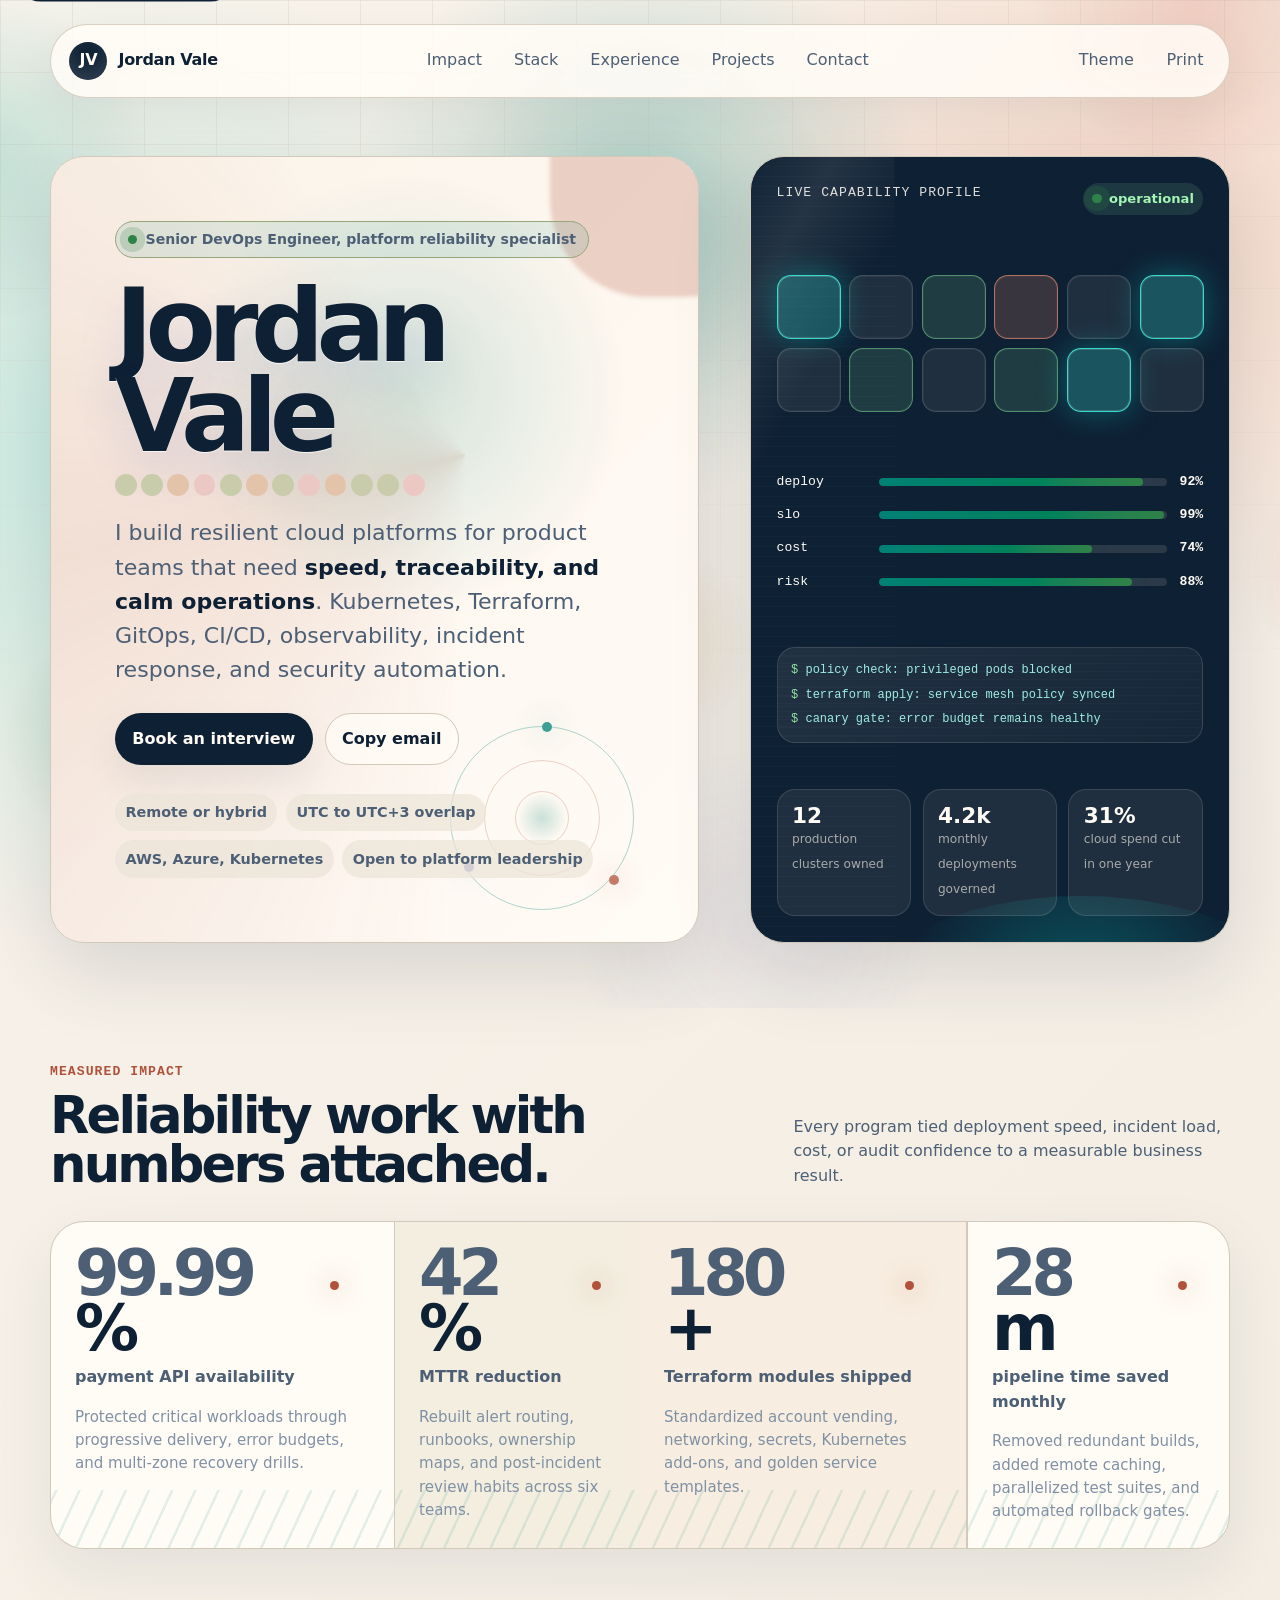
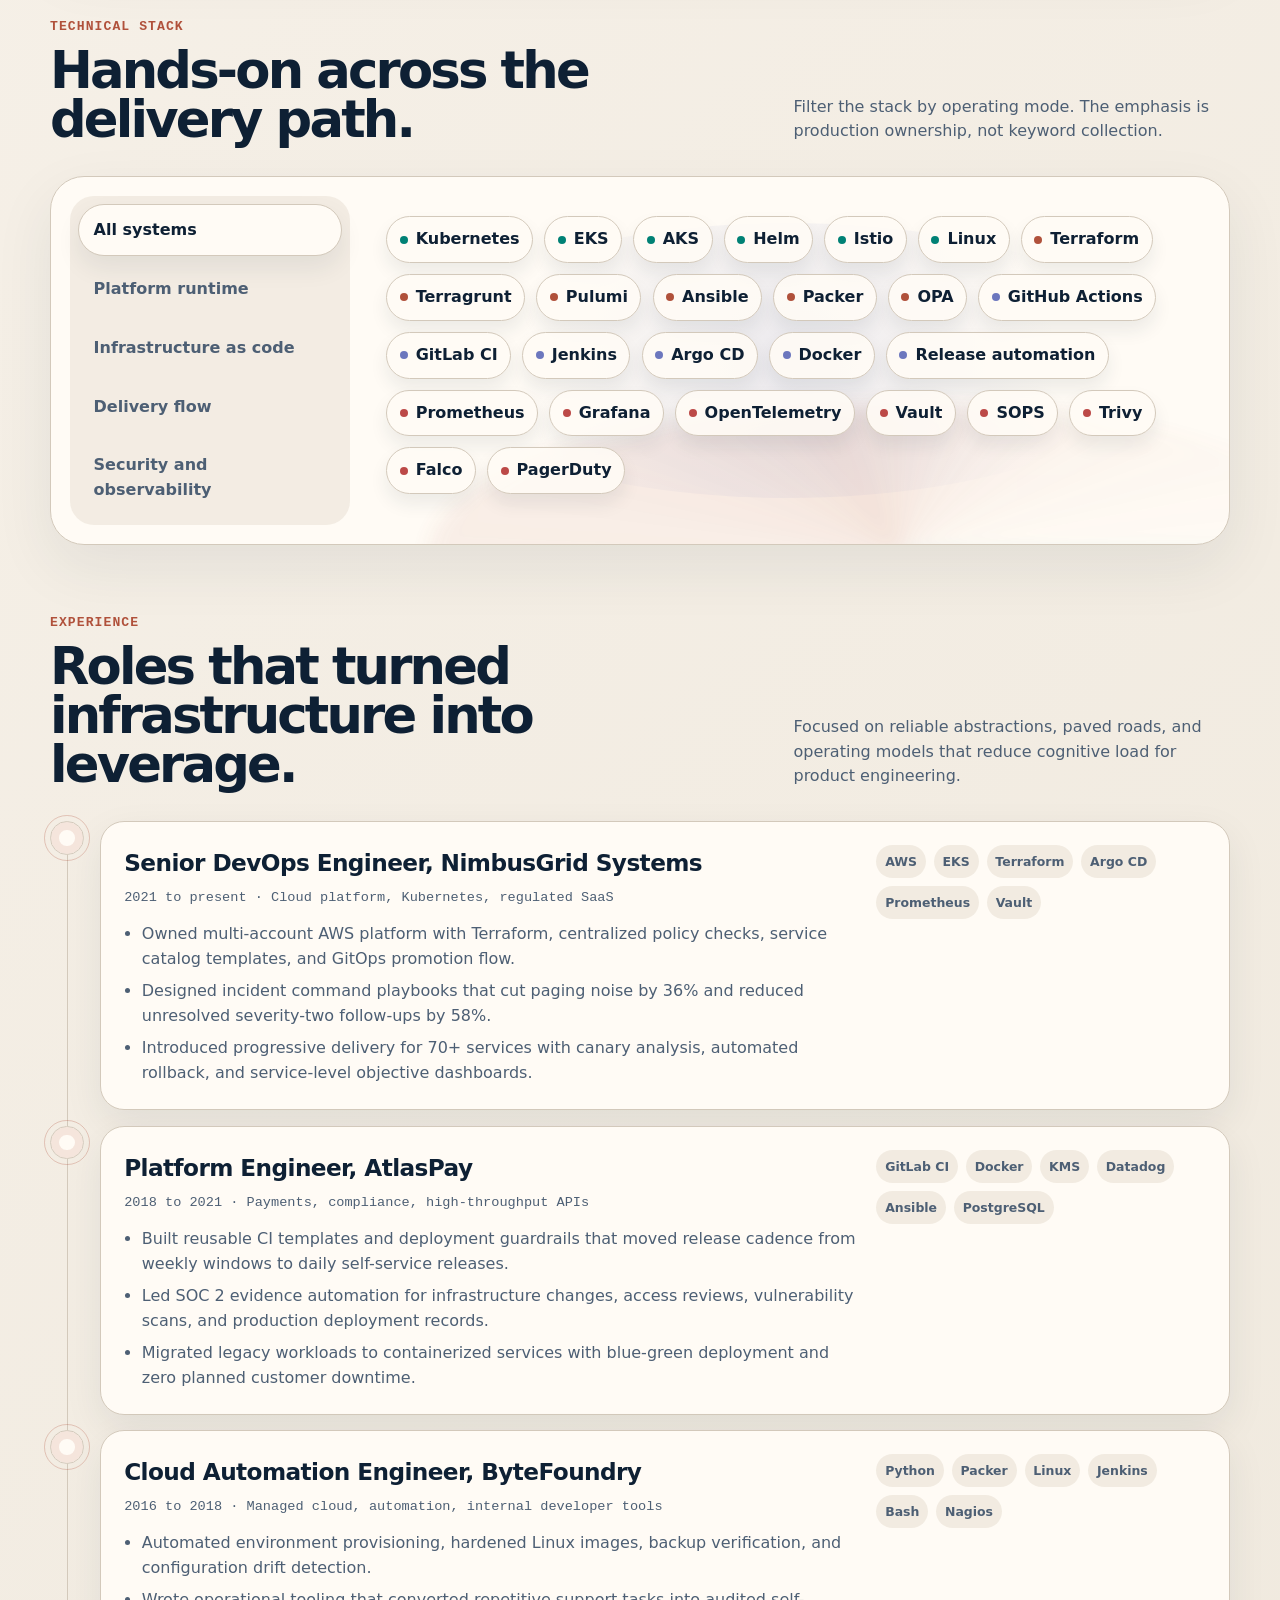
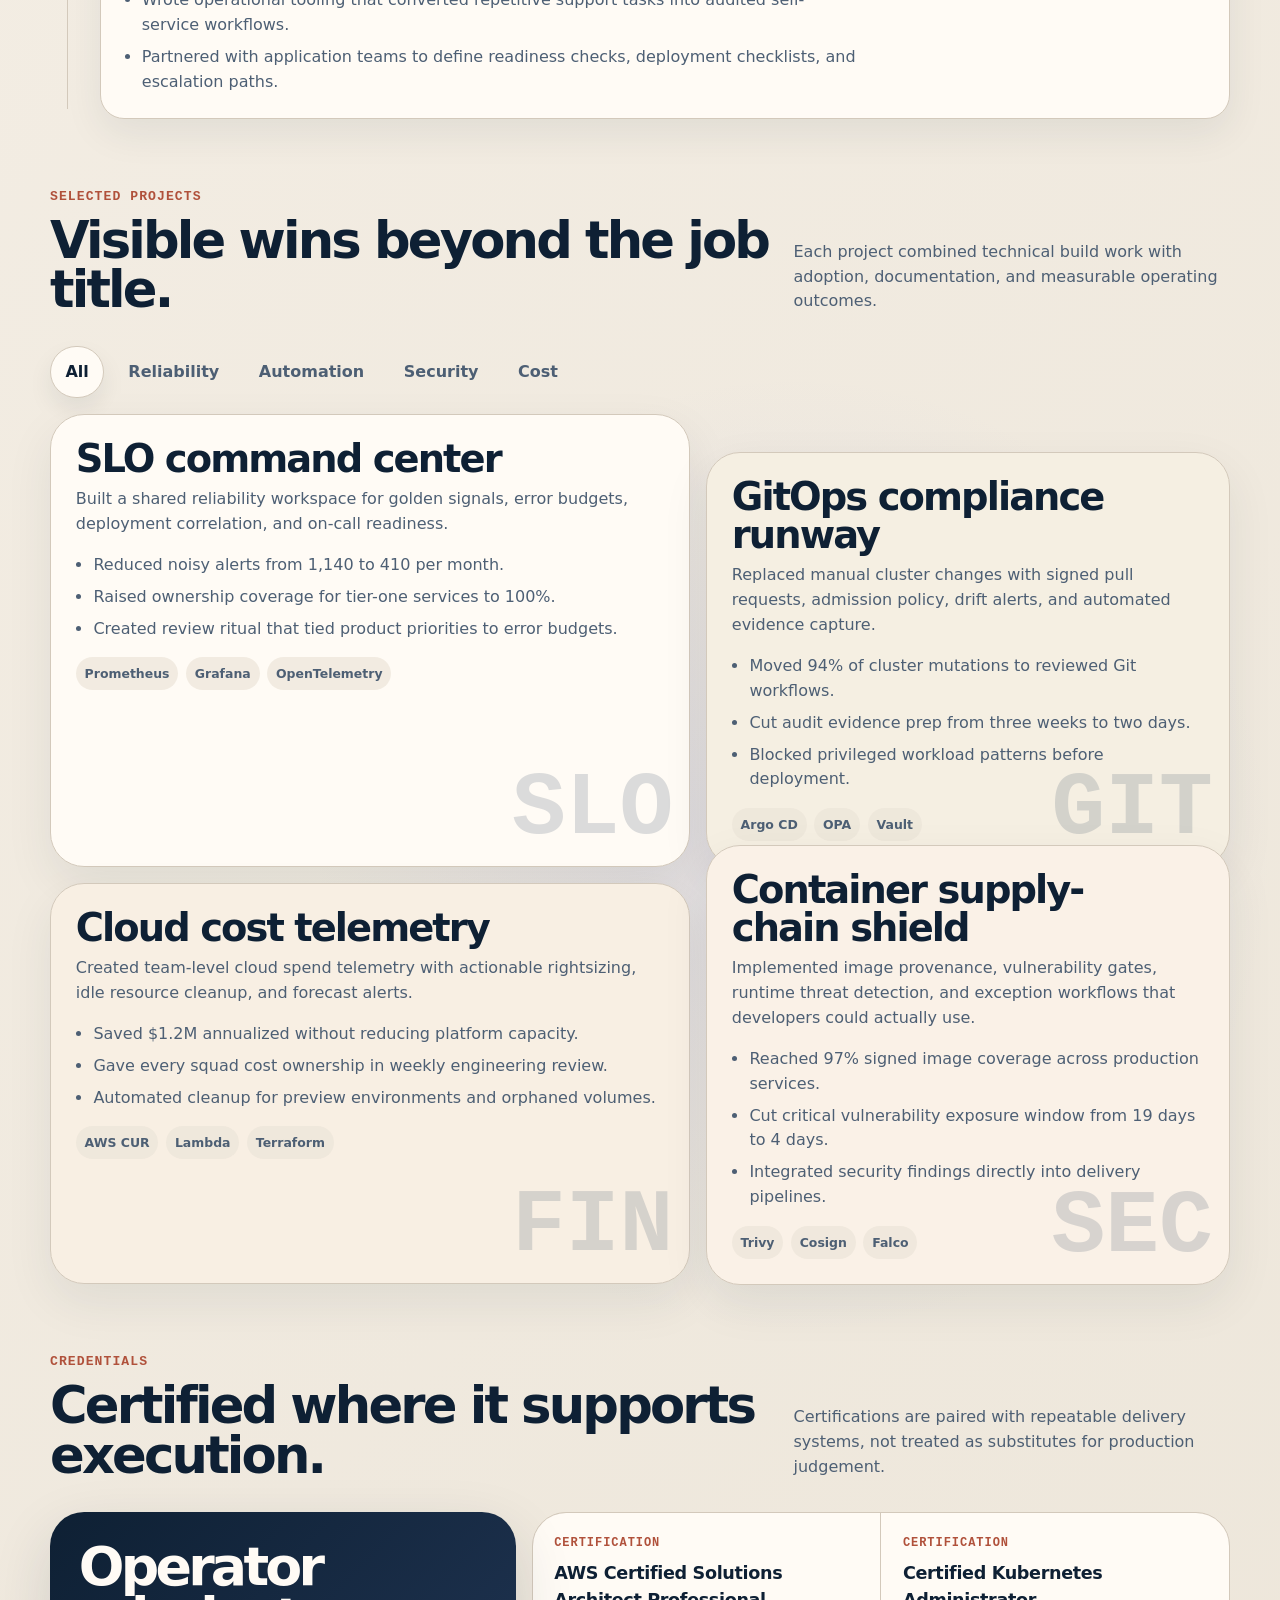
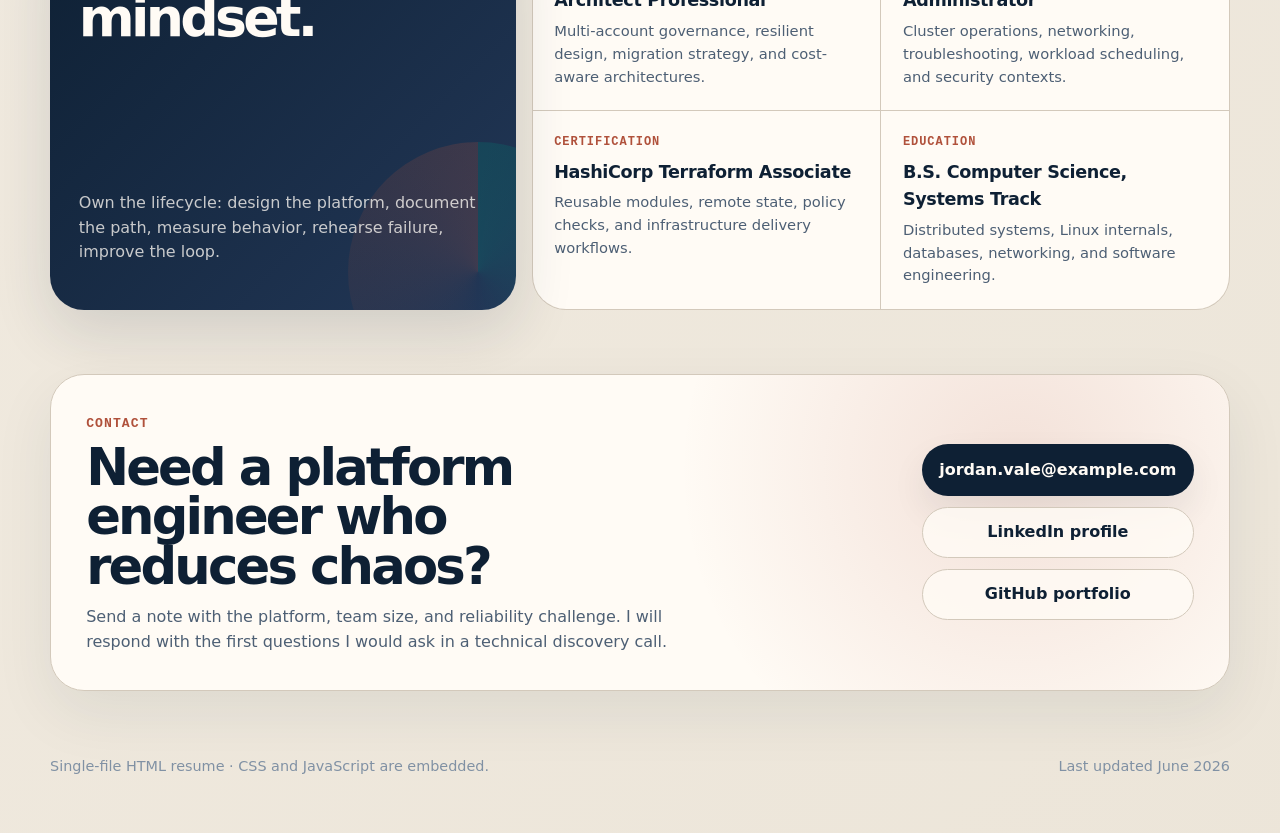
==== commit d909762f: "GPT 5.5 xhigh reasoning 2nd iteration" ====
--- a/index.html
+++ b/index.html
@@ -1,9 +1,11 @@
 <!DOCTYPE html>
 <html lang="en" data-theme="light">
+
 <head>
   <meta charset="UTF-8">
   <meta name="viewport" content="width=device-width, initial-scale=1.0">
-  <meta name="description" content="A stylish single-file DevOps engineer resume with technical achievements, metrics, projects, and interactive UX patterns.">
+  <meta name="description"
+    content="A stylish single-file DevOps engineer resume with technical achievements, metrics, projects, and interactive UX patterns.">
   <title>DevOps Engineer Resume | Jordan Vale</title>
   <style>
     :root {
@@ -64,7 +66,9 @@
         scroll-behavior: auto;
       }
 
-      *, *::before, *::after {
+      *,
+      *::before,
+      *::after {
         animation-duration: 0.01ms !important;
         animation-iteration-count: 1 !important;
         scroll-behavior: auto !important;
@@ -758,8 +762,8 @@
       color: var(--muted);
     }
 
-    .timeline-card li + li,
-    .project-card li + li {
+    .timeline-card li+li,
+    .project-card li+li {
       margin-top: 0.45rem;
     }
 
@@ -995,6 +999,760 @@
       transform: translateY(0);
     }
 
+    html {
+      --pointer-x: 50vw;
+      --pointer-y: 24vh;
+    }
+
+    body {
+      isolation: isolate;
+      background:
+        radial-gradient(circle at var(--pointer-x) var(--pointer-y), color-mix(in oklch, var(--accent-2) 24%, transparent), transparent 18rem),
+        radial-gradient(circle at 8% 8%, oklch(79% 0.13 185 / 0.24), transparent 31rem),
+        radial-gradient(circle at 88% 4%, oklch(72% 0.15 38 / 0.23), transparent 28rem),
+        radial-gradient(circle at 62% 72%, oklch(69% 0.12 276 / 0.16), transparent 30rem),
+        linear-gradient(135deg, var(--bg), var(--surface-2));
+    }
+
+    body::before {
+      z-index: 0;
+      animation: gridPan 24s linear infinite;
+    }
+
+    .ambient,
+    .cursor-halo {
+      position: fixed;
+      pointer-events: none;
+      z-index: 0;
+    }
+
+    .ambient {
+      inset: -12vh -10vw;
+      overflow: hidden;
+      filter: saturate(1.25);
+    }
+
+    .ambient span {
+      position: absolute;
+      width: clamp(16rem, 28vw, 34rem);
+      aspect-ratio: 1;
+      border-radius: 999px;
+      background: radial-gradient(circle, color-mix(in oklch, var(--accent-2) 46%, transparent), transparent 66%);
+      opacity: 0.32;
+      filter: blur(6px);
+      transform: translate3d(0, 0, 0);
+      animation: auroraFloat 18s cubic-bezier(0.22, 1, 0.36, 1) infinite alternate;
+    }
+
+    .ambient span:nth-child(1) {
+      left: -4%;
+      top: 8%;
+      animation-duration: 20s;
+    }
+
+    .ambient span:nth-child(2) {
+      right: 2%;
+      top: -6%;
+      background: radial-gradient(circle, color-mix(in oklch, var(--accent) 44%, transparent), transparent 68%);
+      animation-duration: 24s;
+      animation-delay: -6s;
+    }
+
+    .ambient span:nth-child(3) {
+      left: 35%;
+      top: 24%;
+      width: clamp(13rem, 20vw, 25rem);
+      background: radial-gradient(circle, color-mix(in oklch, var(--accent-3) 42%, transparent), transparent 68%);
+      animation-duration: 17s;
+      animation-delay: -9s;
+    }
+
+    .ambient span:nth-child(4) {
+      right: 18%;
+      bottom: 4%;
+      width: clamp(14rem, 22vw, 28rem);
+      animation-duration: 26s;
+      animation-delay: -12s;
+    }
+
+    .ambient span:nth-child(5) {
+      left: 8%;
+      bottom: 14%;
+      width: clamp(11rem, 18vw, 22rem);
+      background: radial-gradient(circle, color-mix(in oklch, var(--good) 36%, transparent), transparent 68%);
+      animation-duration: 21s;
+      animation-delay: -4s;
+    }
+
+    .ambient span:nth-child(6) {
+      right: 42%;
+      top: 58%;
+      width: clamp(9rem, 16vw, 18rem);
+      background: radial-gradient(circle, color-mix(in oklch, var(--warn) 32%, transparent), transparent 70%);
+      animation-duration: 19s;
+      animation-delay: -7s;
+    }
+
+    .ambient span:nth-child(7) {
+      right: -5%;
+      bottom: 28%;
+      width: clamp(12rem, 19vw, 24rem);
+      background: radial-gradient(circle, color-mix(in oklch, var(--danger) 28%, transparent), transparent 70%);
+      animation-duration: 23s;
+      animation-delay: -11s;
+    }
+
+    .ambient span:nth-child(8) {
+      left: 45%;
+      bottom: -10%;
+      width: clamp(18rem, 30vw, 36rem);
+      background: radial-gradient(circle, color-mix(in oklch, var(--accent-3) 25%, transparent), transparent 72%);
+      animation-duration: 29s;
+      animation-delay: -14s;
+    }
+
+    .cursor-halo {
+      left: var(--pointer-x);
+      top: var(--pointer-y);
+      width: 420px;
+      aspect-ratio: 1;
+      border-radius: 50%;
+      background: radial-gradient(circle, color-mix(in oklch, var(--accent-2) 24%, transparent), transparent 67%);
+      mix-blend-mode: multiply;
+      opacity: 0.44;
+      transform: translate(-50%, -50%);
+      transition: opacity 180ms ease-out;
+    }
+
+    [data-theme="dark"] .cursor-halo {
+      mix-blend-mode: screen;
+      opacity: 0.32;
+    }
+
+    .page-shell {
+      position: relative;
+      z-index: 1;
+    }
+
+    .topbar {
+      animation: topbarDrop 700ms cubic-bezier(0.22, 1, 0.36, 1) both;
+    }
+
+    .brand-mark span:first-child {
+      animation: badgeSpin 10s linear infinite;
+    }
+
+    .hero-copy {
+      isolation: isolate;
+    }
+
+    .hero-copy::before {
+      content: "";
+      position: absolute;
+      inset: -1px;
+      z-index: 0;
+      border-radius: inherit;
+      background:
+        radial-gradient(circle at var(--card-x, 55%) var(--card-y, 30%), color-mix(in oklch, var(--accent-2) 18%, transparent), transparent 34%),
+        conic-gradient(from 180deg at 64% 38%, transparent, color-mix(in oklch, var(--accent) 16%, transparent), transparent 42%);
+      opacity: 0.86;
+      pointer-events: none;
+    }
+
+    .hero-copy> :not(.hero-orbit) {
+      position: relative;
+      z-index: 2;
+    }
+
+    h1 {
+      text-shadow: 0 1px 0 color-mix(in oklch, var(--surface) 85%, transparent), 0 22px 44px color-mix(in oklch, var(--accent-3) 18%, transparent);
+      animation: titleSurge 7s ease-in-out infinite alternate;
+    }
+
+    .hero-orbit {
+      position: absolute;
+      right: clamp(1rem, 8vw, 4rem);
+      bottom: clamp(1rem, 4vw, 2rem);
+      z-index: 1;
+      width: clamp(118px, 15vw, 184px);
+      aspect-ratio: 1;
+      border: 1px solid color-mix(in oklch, var(--accent-2) 42%, transparent);
+      border-radius: 50%;
+      opacity: 0.75;
+      animation: ringSpin 18s linear infinite;
+    }
+
+    .hero-orbit::before,
+    .hero-orbit::after {
+      content: "";
+      position: absolute;
+      border: 1px solid color-mix(in oklch, var(--accent) 32%, transparent);
+      border-radius: inherit;
+    }
+
+    .hero-orbit::before {
+      inset: 18%;
+      animation: ringSpin 11s linear infinite reverse;
+    }
+
+    .hero-orbit::after {
+      inset: 35%;
+      background: radial-gradient(circle, color-mix(in oklch, var(--accent-2) 28%, transparent), transparent 68%);
+    }
+
+    .hero-orbit span {
+      position: absolute;
+      width: 10px;
+      height: 10px;
+      border-radius: 50%;
+      background: var(--accent-2);
+      box-shadow: 0 0 28px color-mix(in oklch, var(--accent-2) 72%, transparent);
+    }
+
+    .hero-orbit span:nth-child(1) {
+      left: 50%;
+      top: -5px;
+    }
+
+    .hero-orbit span:nth-child(2) {
+      right: 8%;
+      bottom: 13%;
+      background: var(--accent);
+      box-shadow: 0 0 28px color-mix(in oklch, var(--accent) 72%, transparent);
+    }
+
+    .hero-orbit span:nth-child(3) {
+      left: 7%;
+      bottom: 20%;
+      background: var(--accent-3);
+      box-shadow: 0 0 28px color-mix(in oklch, var(--accent-3) 72%, transparent);
+    }
+
+    .signal-ribbon {
+      display: grid;
+      grid-template-columns: repeat(12, 1fr);
+      gap: 0.28rem;
+      width: min(310px, 62vw);
+      margin: -0.25rem 0 1.25rem;
+    }
+
+    .signal-ribbon span {
+      height: 22px;
+      border-radius: 999px;
+      background: color-mix(in oklch, var(--accent-2) 34%, var(--surface));
+      transform-origin: center bottom;
+      animation: signalPulse 1.7s cubic-bezier(0.22, 1, 0.36, 1) infinite alternate;
+      animation-delay: calc(var(--b) * 72ms);
+    }
+
+    .signal-ribbon span:nth-child(3n) {
+      background: color-mix(in oklch, var(--accent) 34%, var(--surface));
+    }
+
+    .signal-ribbon span:nth-child(4n) {
+      background: color-mix(in oklch, var(--accent-3) 32%, var(--surface));
+    }
+
+    .ops-panel::after {
+      content: "";
+      position: absolute;
+      inset: 0;
+      z-index: 0;
+      background:
+        linear-gradient(120deg, transparent 0 34%, oklch(92% 0.014 78 / 0.10) 45%, transparent 56%),
+        repeating-linear-gradient(to bottom, transparent 0 9px, oklch(92% 0.014 78 / 0.045) 10px);
+      transform: translateX(-70%);
+      animation: panelScan 6s cubic-bezier(0.22, 1, 0.36, 1) infinite;
+      pointer-events: none;
+    }
+
+    .node {
+      position: relative;
+      box-shadow: inset 0 0 0 1px oklch(92% 0.014 78 / 0.04);
+    }
+
+    .node.is-active {
+      border-color: oklch(86% 0.14 185 / 0.88);
+      background: oklch(86% 0.14 185 / 0.25);
+      box-shadow: 0 0 30px oklch(80% 0.14 185 / 0.35), inset 0 0 0 1px oklch(92% 0.014 78 / 0.18);
+    }
+
+    .deployment-stream {
+      position: relative;
+      z-index: 1;
+      display: grid;
+      gap: 0.38rem;
+      margin: -0.35rem 0 1.1rem;
+      padding: 0.84rem;
+      border: 1px solid oklch(92% 0.014 78 / 0.14);
+      border-radius: 18px;
+      background: linear-gradient(135deg, oklch(92% 0.014 78 / 0.09), oklch(92% 0.014 78 / 0.04));
+      overflow: hidden;
+      font-family: var(--mono);
+    }
+
+    .deployment-stream::before {
+      content: "";
+      position: absolute;
+      inset: 0;
+      background: repeating-linear-gradient(to bottom, transparent 0 7px, oklch(92% 0.014 78 / 0.05) 8px);
+      animation: scanLines 4s linear infinite;
+      pointer-events: none;
+    }
+
+    .deployment-stream span {
+      position: relative;
+      z-index: 1;
+      color: oklch(89% 0.08 184);
+      font-size: 0.75rem;
+      transform: translateY(0);
+      animation: terminalRise 2.9s cubic-bezier(0.22, 1, 0.36, 1) infinite alternate;
+      animation-delay: calc(var(--l) * 150ms);
+    }
+
+    .deployment-stream span::before {
+      content: "$ ";
+      color: oklch(84% 0.12 150);
+    }
+
+    .bar span {
+      box-shadow: 0 0 18px color-mix(in oklch, var(--good) 36%, transparent);
+    }
+
+    .proof-strip,
+    .stack-board,
+    .timeline-card,
+    .project-card,
+    .callout,
+    .contact-card {
+      isolation: isolate;
+    }
+
+    .proof-item {
+      position: relative;
+      overflow: hidden;
+    }
+
+    .proof-item::before {
+      content: "";
+      position: absolute;
+      left: -40%;
+      right: -40%;
+      bottom: 0;
+      height: 58px;
+      background: repeating-linear-gradient(115deg, transparent 0 18px, color-mix(in oklch, var(--accent-2) 22%, transparent) 19px 21px);
+      opacity: 0.5;
+      transform: translateX(-18%);
+      animation: waveSlide 8s linear infinite;
+      pointer-events: none;
+    }
+
+    .proof-item::after {
+      content: "";
+      position: absolute;
+      right: 16%;
+      top: 18%;
+      width: 9px;
+      height: 9px;
+      border-radius: 50%;
+      background: var(--accent);
+      box-shadow: 0 0 24px color-mix(in oklch, var(--accent) 64%, transparent);
+      animation: sparkRoute 4.8s cubic-bezier(0.22, 1, 0.36, 1) infinite alternate;
+    }
+
+    .proof-item>* {
+      position: relative;
+      z-index: 1;
+    }
+
+    .stack-board {
+      position: relative;
+      overflow: hidden;
+    }
+
+    .stack-board::before {
+      content: "";
+      position: absolute;
+      inset: auto -12% -44% 32%;
+      height: 300px;
+      border-radius: 50%;
+      background: conic-gradient(from 90deg, color-mix(in oklch, var(--accent-2) 20%, transparent), transparent, color-mix(in oklch, var(--accent) 20%, transparent), transparent);
+      filter: blur(10px);
+      opacity: 0.74;
+      animation: ringSpin 20s linear infinite;
+      pointer-events: none;
+    }
+
+    .filter-rail,
+    .skill-cloud {
+      position: relative;
+      z-index: 1;
+    }
+
+    .skill-cloud::before {
+      content: "";
+      position: absolute;
+      inset: 8% 6%;
+      border-radius: 50%;
+      background: radial-gradient(circle, color-mix(in oklch, var(--accent-3) 13%, transparent), transparent 68%);
+      animation: breathe 8s ease-in-out infinite alternate;
+      pointer-events: none;
+    }
+
+    .skill-pill {
+      position: relative;
+      z-index: 1;
+      animation: pillFloat 3.6s ease-in-out infinite alternate;
+      animation-delay: calc(var(--pill-index, 0) * 90ms);
+    }
+
+    .skill-pill:hover {
+      transform: translateY(-4px) scale(1.04);
+      background: color-mix(in oklch, var(--surface) 70%, var(--accent-2) 12%);
+    }
+
+    .skill-pill.is-muted {
+      animation: none;
+      transform: scale(0.96);
+    }
+
+    .timeline-dot::after {
+      content: "";
+      position: absolute;
+      inset: -7px;
+      border-radius: inherit;
+      border: 1px solid color-mix(in oklch, var(--accent) 28%, transparent);
+      animation: dotPing 2.4s ease-out infinite;
+    }
+
+    .timeline-card {
+      position: relative;
+      overflow: hidden;
+    }
+
+    .timeline-card::before {
+      content: "";
+      position: absolute;
+      inset: -1px;
+      background: linear-gradient(110deg, transparent 0 30%, color-mix(in oklch, var(--accent-2) 14%, transparent), transparent 62%);
+      opacity: 0;
+      transform: translateX(-70%);
+      transition: opacity 220ms ease-out, transform 620ms cubic-bezier(0.22, 1, 0.36, 1);
+      pointer-events: none;
+    }
+
+    .timeline-card:hover::before {
+      opacity: 1;
+      transform: translateX(48%);
+    }
+
+    .timeline-card>* {
+      position: relative;
+      z-index: 1;
+    }
+
+    .project-card::before {
+      content: "";
+      position: absolute;
+      inset: -1px;
+      z-index: 0;
+      background: radial-gradient(circle at var(--card-x, 50%) var(--card-y, 40%), color-mix(in oklch, var(--accent-2) 24%, transparent), transparent 34%);
+      opacity: 0;
+      transition: opacity 220ms ease-out;
+      pointer-events: none;
+    }
+
+    .project-card:hover::before,
+    .project-card:focus-within::before {
+      opacity: 1;
+    }
+
+    .project-card::after {
+      z-index: 0;
+    }
+
+    .project-card>* {
+      position: relative;
+      z-index: 1;
+    }
+
+    .callout {
+      position: relative;
+      overflow: hidden;
+    }
+
+    .callout::before {
+      content: "";
+      position: absolute;
+      width: 260px;
+      height: 260px;
+      right: -92px;
+      bottom: -92px;
+      border-radius: 50%;
+      background: conic-gradient(from 0deg, color-mix(in oklch, var(--accent-2) 34%, transparent), transparent, color-mix(in oklch, var(--accent) 30%, transparent));
+      animation: ringSpin 14s linear infinite;
+      opacity: 0.72;
+    }
+
+    .callout>* {
+      position: relative;
+      z-index: 1;
+    }
+
+    .contact-card {
+      position: relative;
+      overflow: hidden;
+    }
+
+    .contact-card::before {
+      content: "";
+      position: absolute;
+      inset: -1px;
+      background: radial-gradient(circle at var(--card-x, 82%) var(--card-y, 30%), color-mix(in oklch, var(--accent) 18%, transparent), transparent 34%);
+      opacity: 0.85;
+      pointer-events: none;
+    }
+
+    .contact-card>* {
+      position: relative;
+      z-index: 1;
+    }
+
+    .button {
+      position: relative;
+      isolation: isolate;
+      overflow: hidden;
+    }
+
+    .button::before {
+      content: "";
+      position: absolute;
+      inset: -45% -25%;
+      background: linear-gradient(110deg, transparent 34%, color-mix(in oklch, var(--surface) 28%, transparent), transparent 66%);
+      opacity: 0.58;
+      transform: translateX(-80%) rotate(10deg);
+      transition: transform 560ms cubic-bezier(0.22, 1, 0.36, 1);
+      pointer-events: none;
+    }
+
+    .button:hover::before,
+    .button:focus-visible::before {
+      transform: translateX(80%) rotate(10deg);
+    }
+
+    .tilt-card {
+      --rx: 0deg;
+      --ry: 0deg;
+      --lift: 0px;
+      transform: perspective(1100px) rotateX(var(--rx)) rotateY(var(--ry)) translateY(var(--lift));
+      transform-style: preserve-3d;
+      will-change: transform;
+      transition: transform 260ms cubic-bezier(0.22, 1, 0.36, 1), box-shadow 260ms cubic-bezier(0.22, 1, 0.36, 1);
+    }
+
+    .tilt-card:hover {
+      --lift: -5px;
+    }
+
+    .reveal.tilt-card:not(.is-visible) {
+      transform: translateY(24px);
+    }
+
+    .reveal.is-visible.tilt-card {
+      transform: perspective(1100px) rotateX(var(--rx)) rotateY(var(--ry)) translateY(var(--lift));
+    }
+
+    @media (hover: none) {
+      .cursor-halo {
+        display: none;
+      }
+    }
+
+    @media (prefers-reduced-motion: reduce) {
+
+      .ambient,
+      .cursor-halo,
+      .hero-orbit,
+      .signal-ribbon,
+      .deployment-stream {
+        display: none !important;
+      }
+    }
+
+    @media print {
+
+      .ambient,
+      .cursor-halo,
+      .hero-orbit,
+      .signal-ribbon,
+      .deployment-stream {
+        display: none !important;
+      }
+    }
+
+    @keyframes auroraFloat {
+      0% {
+        transform: translate3d(0, 0, 0) scale(0.92);
+      }
+
+      50% {
+        transform: translate3d(6vw, -4vh, 0) scale(1.05);
+      }
+
+      100% {
+        transform: translate3d(-4vw, 5vh, 0) scale(1.14);
+      }
+    }
+
+    @keyframes gridPan {
+      from {
+        background-position: 0 0, 0 0;
+      }
+
+      to {
+        background-position: 72px 72px, 72px 72px;
+      }
+    }
+
+    @keyframes topbarDrop {
+      from {
+        opacity: 0;
+        transform: translateY(-16px) scale(0.98);
+      }
+
+      to {
+        opacity: 1;
+        transform: translateY(0) scale(1);
+      }
+    }
+
+    @keyframes badgeSpin {
+
+      0%,
+      88% {
+        transform: rotate(0deg);
+      }
+
+      100% {
+        transform: rotate(360deg);
+      }
+    }
+
+    @keyframes titleSurge {
+      from {
+        text-shadow: 0 1px 0 color-mix(in oklch, var(--surface) 85%, transparent), 0 18px 36px color-mix(in oklch, var(--accent-3) 12%, transparent);
+      }
+
+      to {
+        text-shadow: 0 1px 0 color-mix(in oklch, var(--surface) 85%, transparent), 0 28px 60px color-mix(in oklch, var(--accent-2) 24%, transparent);
+      }
+    }
+
+    @keyframes ringSpin {
+      to {
+        transform: rotate(360deg);
+      }
+    }
+
+    @keyframes signalPulse {
+      0% {
+        transform: scaleY(0.28);
+        opacity: 0.58;
+      }
+
+      100% {
+        transform: scaleY(1);
+        opacity: 1;
+      }
+    }
+
+    @keyframes panelScan {
+
+      0%,
+      18% {
+        transform: translateX(-78%);
+        opacity: 0;
+      }
+
+      35%,
+      65% {
+        opacity: 1;
+      }
+
+      100% {
+        transform: translateX(74%);
+        opacity: 0;
+      }
+    }
+
+    @keyframes scanLines {
+      from {
+        background-position: 0 0;
+      }
+
+      to {
+        background-position: 0 40px;
+      }
+    }
+
+    @keyframes terminalRise {
+      from {
+        transform: translateY(2px);
+        opacity: 0.68;
+      }
+
+      to {
+        transform: translateY(-2px);
+        opacity: 1;
+      }
+    }
+
+    @keyframes waveSlide {
+      from {
+        transform: translateX(-18%);
+      }
+
+      to {
+        transform: translateX(18%);
+      }
+    }
+
+    @keyframes sparkRoute {
+      0% {
+        transform: translate3d(0, 0, 0) scale(0.8);
+      }
+
+      45% {
+        transform: translate3d(-52px, 34px, 0) scale(1.25);
+      }
+
+      100% {
+        transform: translate3d(16px, 74px, 0) scale(0.92);
+      }
+    }
+
+    @keyframes pillFloat {
+      from {
+        transform: translateY(0);
+      }
+
+      to {
+        transform: translateY(-5px);
+      }
+    }
+
+    @keyframes dotPing {
+      from {
+        transform: scale(0.7);
+        opacity: 0.72;
+      }
+
+      to {
+        transform: scale(1.45);
+        opacity: 0;
+      }
+    }
+
     footer {
       display: flex;
       align-items: center;
@@ -1006,27 +1764,51 @@
     }
 
     @keyframes pulse {
-      0% { box-shadow: 0 0 0 0 color-mix(in oklch, var(--good) 35%, transparent); }
-      100% { box-shadow: 0 0 0 12px color-mix(in oklch, var(--good) 0%, transparent); }
+      0% {
+        box-shadow: 0 0 0 0 color-mix(in oklch, var(--good) 35%, transparent);
+      }
+
+      100% {
+        box-shadow: 0 0 0 12px color-mix(in oklch, var(--good) 0%, transparent);
+      }
     }
 
     @keyframes drift {
-      from { transform: translate3d(0, 0, 0) rotate(0deg); }
-      to { transform: translate3d(-24px, 18px, 0) rotate(18deg); }
+      from {
+        transform: translate3d(0, 0, 0) rotate(0deg);
+      }
+
+      to {
+        transform: translate3d(-24px, 18px, 0) rotate(18deg);
+      }
     }
 
     @keyframes breathe {
-      from { transform: scale(0.9) translateY(0); opacity: 0.78; }
-      to { transform: scale(1.08) translateY(-16px); opacity: 1; }
+      from {
+        transform: scale(0.9) translateY(0);
+        opacity: 0.78;
+      }
+
+      to {
+        transform: scale(1.08) translateY(-16px);
+        opacity: 1;
+      }
     }
 
     @keyframes nodeUp {
-      to { transform: scale(1); }
+      to {
+        transform: scale(1);
+      }
     }
 
     @keyframes fillBar {
-      from { transform: scaleX(0); }
-      to { transform: scaleX(1); }
+      from {
+        transform: scaleX(0);
+      }
+
+      to {
+        transform: scaleX(1);
+      }
     }
 
     @media (max-width: 960px) {
@@ -1180,9 +1962,21 @@
     }
   </style>
 </head>
+
 <body>
   <a class="skip-link" href="#main">Skip to resume content</a>
   <div class="scroll-meter" aria-hidden="true"></div>
+  <div class="ambient" aria-hidden="true">
+    <span></span>
+    <span></span>
+    <span></span>
+    <span></span>
+    <span></span>
+    <span></span>
+    <span></span>
+    <span></span>
+  </div>
+  <div class="cursor-halo" aria-hidden="true"></div>
   <div class="page-shell">
     <header class="topbar" aria-label="Primary navigation">
       <a class="brand-mark" href="#top" aria-label="Jordan Vale resume home">
@@ -1205,9 +1999,18 @@
     <main id="main">
       <section class="hero" id="top" aria-labelledby="hero-title">
         <div class="hero-copy reveal">
-          <p class="eyebrow"><span class="pulse" aria-hidden="true"></span>Senior DevOps Engineer, platform reliability specialist</p>
+          <div class="hero-orbit" aria-hidden="true"><span></span><span></span><span></span></div>
+          <p class="eyebrow"><span class="pulse" aria-hidden="true"></span>Senior DevOps Engineer, platform reliability
+            specialist</p>
           <h1 id="hero-title">Jordan Vale</h1>
-          <p class="role-line">I build resilient cloud platforms for product teams that need <strong>speed, traceability, and calm operations</strong>. Kubernetes, Terraform, GitOps, CI/CD, observability, incident response, and security automation.</p>
+          <div class="signal-ribbon" aria-hidden="true"><span style="--b:1"></span><span style="--b:2"></span><span
+              style="--b:3"></span><span style="--b:4"></span><span style="--b:5"></span><span
+              style="--b:6"></span><span style="--b:7"></span><span style="--b:8"></span><span
+              style="--b:9"></span><span style="--b:10"></span><span style="--b:11"></span><span style="--b:12"></span>
+          </div>
+          <p class="role-line">I build resilient cloud platforms for product teams that need <strong>speed,
+              traceability, and calm operations</strong>. Kubernetes, Terraform, GitOps, CI/CD, observability, incident
+            response, and security automation.</p>
           <div class="hero-cta" aria-label="Resume actions">
             <a class="button primary" href="mailto:jordan.vale@example.com">Book an interview</a>
             <button class="button secondary" type="button" data-copy="jordan.vale@example.com">Copy email</button>
@@ -1240,10 +2043,23 @@
             <span class="node" style="--i:12"></span>
           </div>
           <div class="service-list" aria-label="Service health indicators">
-            <div class="service-row"><span>deploy</span><div class="bar"><span style="--w:92%"></span></div><strong>92%</strong></div>
-            <div class="service-row"><span>slo</span><div class="bar"><span style="--w:99%"></span></div><strong>99%</strong></div>
-            <div class="service-row"><span>cost</span><div class="bar"><span style="--w:74%"></span></div><strong>74%</strong></div>
-            <div class="service-row"><span>risk</span><div class="bar"><span style="--w:88%"></span></div><strong>88%</strong></div>
+            <div class="service-row"><span>deploy</span>
+              <div class="bar"><span style="--w:92%"></span></div><strong>92%</strong>
+            </div>
+            <div class="service-row"><span>slo</span>
+              <div class="bar"><span style="--w:99%"></span></div><strong>99%</strong>
+            </div>
+            <div class="service-row"><span>cost</span>
+              <div class="bar"><span style="--w:74%"></span></div><strong>74%</strong>
+            </div>
+            <div class="service-row"><span>risk</span>
+              <div class="bar"><span style="--w:88%"></span></div><strong>88%</strong>
+            </div>
+          </div>
+          <div class="deployment-stream" aria-hidden="true">
+            <span style="--l:1">terraform plan: 0 drift detected</span>
+            <span style="--l:2">canary gate: p95 latency stable</span>
+            <span style="--l:3">policy check: privileged pods blocked</span>
           </div>
           <div class="panel-foot" aria-label="Snapshot metrics">
             <div><strong>12</strong><span>production clusters owned</span></div>
@@ -1259,13 +2075,15 @@
             <span class="kicker">Measured impact</span>
             <h2 id="impact-title">Reliability work with numbers attached.</h2>
           </div>
-          <p>Every program tied deployment speed, incident load, cost, or audit confidence to a measurable business result.</p>
+          <p>Every program tied deployment speed, incident load, cost, or audit confidence to a measurable business
+            result.</p>
         </div>
         <div class="proof-strip" aria-label="Achievement statistics">
           <article class="proof-item">
             <strong><span data-count="99.99" data-decimals="2">0</span>%</strong>
             <span>payment API availability</span>
-            <p>Protected critical workloads through progressive delivery, error budgets, and multi-zone recovery drills.</p>
+            <p>Protected critical workloads through progressive delivery, error budgets, and multi-zone recovery drills.
+            </p>
           </article>
           <article class="proof-item">
             <strong><span data-count="42">0</span>%</strong>
@@ -1280,7 +2098,8 @@
           <article class="proof-item">
             <strong><span data-count="28">0</span>m</strong>
             <span>pipeline time saved monthly</span>
-            <p>Removed redundant builds, added remote caching, parallelized test suites, and automated rollback gates.</p>
+            <p>Removed redundant builds, added remote caching, parallelized test suites, and automated rollback gates.
+            </p>
           </article>
         </div>
       </section>
@@ -1296,10 +2115,14 @@
         <div class="stack-board">
           <div class="filter-rail" role="group" aria-label="Filter technical skills">
             <button class="filter-button" type="button" data-skill-filter="all" aria-pressed="true">All systems</button>
-            <button class="filter-button" type="button" data-skill-filter="platform" aria-pressed="false">Platform runtime</button>
-            <button class="filter-button" type="button" data-skill-filter="iac" aria-pressed="false">Infrastructure as code</button>
-            <button class="filter-button" type="button" data-skill-filter="delivery" aria-pressed="false">Delivery flow</button>
-            <button class="filter-button" type="button" data-skill-filter="security" aria-pressed="false">Security and observability</button>
+            <button class="filter-button" type="button" data-skill-filter="platform" aria-pressed="false">Platform
+              runtime</button>
+            <button class="filter-button" type="button" data-skill-filter="iac" aria-pressed="false">Infrastructure as
+              code</button>
+            <button class="filter-button" type="button" data-skill-filter="delivery" aria-pressed="false">Delivery
+              flow</button>
+            <button class="filter-button" type="button" data-skill-filter="security" aria-pressed="false">Security and
+              observability</button>
           </div>
           <div class="skill-cloud" aria-live="polite">
             <span class="skill-pill" data-skill-group="platform">Kubernetes</span>
@@ -1338,7 +2161,8 @@
             <span class="kicker">Experience</span>
             <h2 id="experience-title">Roles that turned infrastructure into leverage.</h2>
           </div>
-          <p>Focused on reliable abstractions, paved roads, and operating models that reduce cognitive load for product engineering.</p>
+          <p>Focused on reliable abstractions, paved roads, and operating models that reduce cognitive load for product
+            engineering.</p>
         </div>
         <div class="timeline">
           <article class="timeline-item">
@@ -1348,13 +2172,17 @@
                 <h3>Senior DevOps Engineer, NimbusGrid Systems</h3>
                 <p class="timeline-meta">2021 to present · Cloud platform, Kubernetes, regulated SaaS</p>
                 <ul>
-                  <li>Owned multi-account AWS platform with Terraform, centralized policy checks, service catalog templates, and GitOps promotion flow.</li>
-                  <li>Designed incident command playbooks that cut paging noise by 36% and reduced unresolved severity-two follow-ups by 58%.</li>
-                  <li>Introduced progressive delivery for 70+ services with canary analysis, automated rollback, and service-level objective dashboards.</li>
+                  <li>Owned multi-account AWS platform with Terraform, centralized policy checks, service catalog
+                    templates, and GitOps promotion flow.</li>
+                  <li>Designed incident command playbooks that cut paging noise by 36% and reduced unresolved
+                    severity-two follow-ups by 58%.</li>
+                  <li>Introduced progressive delivery for 70+ services with canary analysis, automated rollback, and
+                    service-level objective dashboards.</li>
                 </ul>
               </div>
               <div class="timeline-tags" aria-label="Role tools">
-                <span class="tag">AWS</span><span class="tag">EKS</span><span class="tag">Terraform</span><span class="tag">Argo CD</span><span class="tag">Prometheus</span><span class="tag">Vault</span>
+                <span class="tag">AWS</span><span class="tag">EKS</span><span class="tag">Terraform</span><span
+                  class="tag">Argo CD</span><span class="tag">Prometheus</span><span class="tag">Vault</span>
               </div>
             </div>
           </article>
@@ -1365,13 +2193,17 @@
                 <h3>Platform Engineer, AtlasPay</h3>
                 <p class="timeline-meta">2018 to 2021 · Payments, compliance, high-throughput APIs</p>
                 <ul>
-                  <li>Built reusable CI templates and deployment guardrails that moved release cadence from weekly windows to daily self-service releases.</li>
-                  <li>Led SOC 2 evidence automation for infrastructure changes, access reviews, vulnerability scans, and production deployment records.</li>
-                  <li>Migrated legacy workloads to containerized services with blue-green deployment and zero planned customer downtime.</li>
+                  <li>Built reusable CI templates and deployment guardrails that moved release cadence from weekly
+                    windows to daily self-service releases.</li>
+                  <li>Led SOC 2 evidence automation for infrastructure changes, access reviews, vulnerability scans, and
+                    production deployment records.</li>
+                  <li>Migrated legacy workloads to containerized services with blue-green deployment and zero planned
+                    customer downtime.</li>
                 </ul>
               </div>
               <div class="timeline-tags" aria-label="Role tools">
-                <span class="tag">GitLab CI</span><span class="tag">Docker</span><span class="tag">KMS</span><span class="tag">Datadog</span><span class="tag">Ansible</span><span class="tag">PostgreSQL</span>
+                <span class="tag">GitLab CI</span><span class="tag">Docker</span><span class="tag">KMS</span><span
+                  class="tag">Datadog</span><span class="tag">Ansible</span><span class="tag">PostgreSQL</span>
               </div>
             </div>
           </article>
@@ -1382,13 +2214,17 @@
                 <h3>Cloud Automation Engineer, ByteFoundry</h3>
                 <p class="timeline-meta">2016 to 2018 · Managed cloud, automation, internal developer tools</p>
                 <ul>
-                  <li>Automated environment provisioning, hardened Linux images, backup verification, and configuration drift detection.</li>
-                  <li>Wrote operational tooling that converted repetitive support tasks into audited self-service workflows.</li>
-                  <li>Partnered with application teams to define readiness checks, deployment checklists, and escalation paths.</li>
+                  <li>Automated environment provisioning, hardened Linux images, backup verification, and configuration
+                    drift detection.</li>
+                  <li>Wrote operational tooling that converted repetitive support tasks into audited self-service
+                    workflows.</li>
+                  <li>Partnered with application teams to define readiness checks, deployment checklists, and escalation
+                    paths.</li>
                 </ul>
               </div>
               <div class="timeline-tags" aria-label="Role tools">
-                <span class="tag">Python</span><span class="tag">Packer</span><span class="tag">Linux</span><span class="tag">Jenkins</span><span class="tag">Bash</span><span class="tag">Nagios</span>
+                <span class="tag">Python</span><span class="tag">Packer</span><span class="tag">Linux</span><span
+                  class="tag">Jenkins</span><span class="tag">Bash</span><span class="tag">Nagios</span>
               </div>
             </div>
           </article>
@@ -1401,55 +2237,67 @@
             <span class="kicker">Selected projects</span>
             <h2 id="projects-title">Visible wins beyond the job title.</h2>
           </div>
-          <p>Each project combined technical build work with adoption, documentation, and measurable operating outcomes.</p>
+          <p>Each project combined technical build work with adoption, documentation, and measurable operating outcomes.
+          </p>
         </div>
         <div class="project-toolbar" role="group" aria-label="Filter projects">
           <button class="project-filter" type="button" data-project-filter="all" aria-pressed="true">All</button>
-          <button class="project-filter" type="button" data-project-filter="reliability" aria-pressed="false">Reliability</button>
-          <button class="project-filter" type="button" data-project-filter="automation" aria-pressed="false">Automation</button>
-          <button class="project-filter" type="button" data-project-filter="security" aria-pressed="false">Security</button>
+          <button class="project-filter" type="button" data-project-filter="reliability"
+            aria-pressed="false">Reliability</button>
+          <button class="project-filter" type="button" data-project-filter="automation"
+            aria-pressed="false">Automation</button>
+          <button class="project-filter" type="button" data-project-filter="security"
+            aria-pressed="false">Security</button>
           <button class="project-filter" type="button" data-project-filter="cost" aria-pressed="false">Cost</button>
         </div>
         <div class="project-grid">
           <article class="project-card" data-project-tags="reliability automation" data-code="SLO">
             <h3>SLO command center</h3>
-            <p>Built a shared reliability workspace for golden signals, error budgets, deployment correlation, and on-call readiness.</p>
+            <p>Built a shared reliability workspace for golden signals, error budgets, deployment correlation, and
+              on-call readiness.</p>
             <ul>
               <li>Reduced noisy alerts from 1,140 to 410 per month.</li>
               <li>Raised ownership coverage for tier-one services to 100%.</li>
               <li>Created review ritual that tied product priorities to error budgets.</li>
             </ul>
-            <div class="project-foot"><span class="tag">Prometheus</span><span class="tag">Grafana</span><span class="tag">OpenTelemetry</span></div>
+            <div class="project-foot"><span class="tag">Prometheus</span><span class="tag">Grafana</span><span
+                class="tag">OpenTelemetry</span></div>
           </article>
           <article class="project-card" data-project-tags="automation security" data-code="GIT">
             <h3>GitOps compliance runway</h3>
-            <p>Replaced manual cluster changes with signed pull requests, admission policy, drift alerts, and automated evidence capture.</p>
+            <p>Replaced manual cluster changes with signed pull requests, admission policy, drift alerts, and automated
+              evidence capture.</p>
             <ul>
               <li>Moved 94% of cluster mutations to reviewed Git workflows.</li>
               <li>Cut audit evidence prep from three weeks to two days.</li>
               <li>Blocked privileged workload patterns before deployment.</li>
             </ul>
-            <div class="project-foot"><span class="tag">Argo CD</span><span class="tag">OPA</span><span class="tag">Vault</span></div>
+            <div class="project-foot"><span class="tag">Argo CD</span><span class="tag">OPA</span><span
+                class="tag">Vault</span></div>
           </article>
           <article class="project-card" data-project-tags="cost automation" data-code="FIN">
             <h3>Cloud cost telemetry</h3>
-            <p>Created team-level cloud spend telemetry with actionable rightsizing, idle resource cleanup, and forecast alerts.</p>
+            <p>Created team-level cloud spend telemetry with actionable rightsizing, idle resource cleanup, and forecast
+              alerts.</p>
             <ul>
               <li>Saved $1.2M annualized without reducing platform capacity.</li>
               <li>Gave every squad cost ownership in weekly engineering review.</li>
               <li>Automated cleanup for preview environments and orphaned volumes.</li>
             </ul>
-            <div class="project-foot"><span class="tag">AWS CUR</span><span class="tag">Lambda</span><span class="tag">Terraform</span></div>
+            <div class="project-foot"><span class="tag">AWS CUR</span><span class="tag">Lambda</span><span
+                class="tag">Terraform</span></div>
           </article>
           <article class="project-card" data-project-tags="security reliability" data-code="SEC">
             <h3>Container supply-chain shield</h3>
-            <p>Implemented image provenance, vulnerability gates, runtime threat detection, and exception workflows that developers could actually use.</p>
+            <p>Implemented image provenance, vulnerability gates, runtime threat detection, and exception workflows that
+              developers could actually use.</p>
             <ul>
               <li>Reached 97% signed image coverage across production services.</li>
               <li>Cut critical vulnerability exposure window from 19 days to 4 days.</li>
               <li>Integrated security findings directly into delivery pipelines.</li>
             </ul>
-            <div class="project-foot"><span class="tag">Trivy</span><span class="tag">Cosign</span><span class="tag">Falco</span></div>
+            <div class="project-foot"><span class="tag">Trivy</span><span class="tag">Cosign</span><span
+                class="tag">Falco</span></div>
           </article>
         </div>
       </section>
@@ -1460,12 +2308,14 @@
             <span class="kicker">Credentials</span>
             <h2 id="credentials-title">Certified where it supports execution.</h2>
           </div>
-          <p>Certifications are paired with repeatable delivery systems, not treated as substitutes for production judgement.</p>
+          <p>Certifications are paired with repeatable delivery systems, not treated as substitutes for production
+            judgement.</p>
         </div>
         <div class="cert-layout">
           <aside class="callout">
             <strong>Operator mindset.</strong>
-            <p>Own the lifecycle: design the platform, document the path, measure behavior, rehearse failure, improve the loop.</p>
+            <p>Own the lifecycle: design the platform, document the path, measure behavior, rehearse failure, improve
+              the loop.</p>
           </aside>
           <div class="cert-list" aria-label="Certifications and education">
             <article class="cert-item">
@@ -1497,7 +2347,8 @@
           <div>
             <span class="kicker">Contact</span>
             <h2 id="contact-title">Need a platform engineer who reduces chaos?</h2>
-            <p>Send a note with the platform, team size, and reliability challenge. I will respond with the first questions I would ask in a technical discovery call.</p>
+            <p>Send a note with the platform, team size, and reliability challenge. I will respond with the first
+              questions I would ask in a technical discovery call.</p>
           </div>
           <div class="contact-actions">
             <a class="button primary" href="mailto:jordan.vale@example.com">jordan.vale@example.com</a>
@@ -1522,6 +2373,10 @@
     const scrollMeter = document.querySelector('.scroll-meter');
     const toast = document.querySelector('.toast');
     const prefersReducedMotion = window.matchMedia('(prefers-reduced-motion: reduce)').matches;
+    const canUsePointerEffects = window.matchMedia('(hover: hover) and (pointer: fine)').matches;
+    const tiltTargets = document.querySelectorAll('.hero-copy, .ops-panel, .proof-item, .timeline-card, .project-card, .callout, .contact-card');
+    const nodes = document.querySelectorAll('.node');
+    const deploymentStream = document.querySelector('.deployment-stream');
 
     const savedTheme = localStorage.getItem('resume-theme');
     const systemTheme = window.matchMedia('(prefers-color-scheme: dark)').matches ? 'dark' : 'light';
@@ -1554,6 +2409,8 @@
     const skillButtons = document.querySelectorAll('[data-skill-filter]');
     const skillPills = document.querySelectorAll('[data-skill-group]');
 
+    skillPills.forEach((pill, index) => pill.style.setProperty('--pill-index', index));
+
     skillButtons.forEach((button) => {
       button.addEventListener('click', () => {
         const filter = button.dataset.skillFilter;
@@ -1594,6 +2451,67 @@
 
       requestAnimationFrame(tick);
     };
+
+    if (!prefersReducedMotion) {
+      let pointerTicking = false;
+      window.addEventListener('pointermove', (event) => {
+        if (pointerTicking) return;
+        pointerTicking = true;
+        requestAnimationFrame(() => {
+          root.style.setProperty('--pointer-x', `${event.clientX}px`);
+          root.style.setProperty('--pointer-y', `${event.clientY}px`);
+          pointerTicking = false;
+        });
+      }, { passive: true });
+    }
+
+    if (!prefersReducedMotion && canUsePointerEffects) {
+      tiltTargets.forEach((target) => {
+        target.classList.add('tilt-card');
+        target.addEventListener('pointermove', (event) => {
+          const rect = target.getBoundingClientRect();
+          const x = ((event.clientX - rect.left) / rect.width) - 0.5;
+          const y = ((event.clientY - rect.top) / rect.height) - 0.5;
+          target.style.setProperty('--ry', `${x * 7}deg`);
+          target.style.setProperty('--rx', `${y * -7}deg`);
+          target.style.setProperty('--card-x', `${(x + 0.5) * 100}%`);
+          target.style.setProperty('--card-y', `${(y + 0.5) * 100}%`);
+        });
+        target.addEventListener('pointerleave', () => {
+          target.style.setProperty('--rx', '0deg');
+          target.style.setProperty('--ry', '0deg');
+          target.style.setProperty('--card-x', '50%');
+          target.style.setProperty('--card-y', '40%');
+        });
+      });
+    }
+
+    if (!prefersReducedMotion && nodes.length) {
+      window.setInterval(() => {
+        nodes.forEach((node, index) => {
+          node.classList.toggle('is-active', (Date.now() / 700 + index) % 5 < 1);
+        });
+      }, 900);
+    }
+
+    if (!prefersReducedMotion && deploymentStream) {
+      const streamEvents = [
+        'terraform apply: service mesh policy synced',
+        'canary gate: error budget remains healthy',
+        'vault rotation: database lease renewed',
+        'argocd sync: production wave completed',
+        'trivy scan: critical vulnerabilities blocked',
+        'otel trace: checkout latency recovered'
+      ];
+      let streamIndex = 0;
+      window.setInterval(() => {
+        const firstLine = deploymentStream.querySelector('span');
+        if (!firstLine) return;
+        firstLine.textContent = streamEvents[streamIndex % streamEvents.length];
+        deploymentStream.append(firstLine);
+        streamIndex += 1;
+      }, 2200);
+    }
 
     const revealItems = document.querySelectorAll('.reveal');
     const observer = new IntersectionObserver((entries, entryObserver) => {
@@ -1628,4 +2546,5 @@
     }
   </script>
 </body>
-</html>
+
+</html>
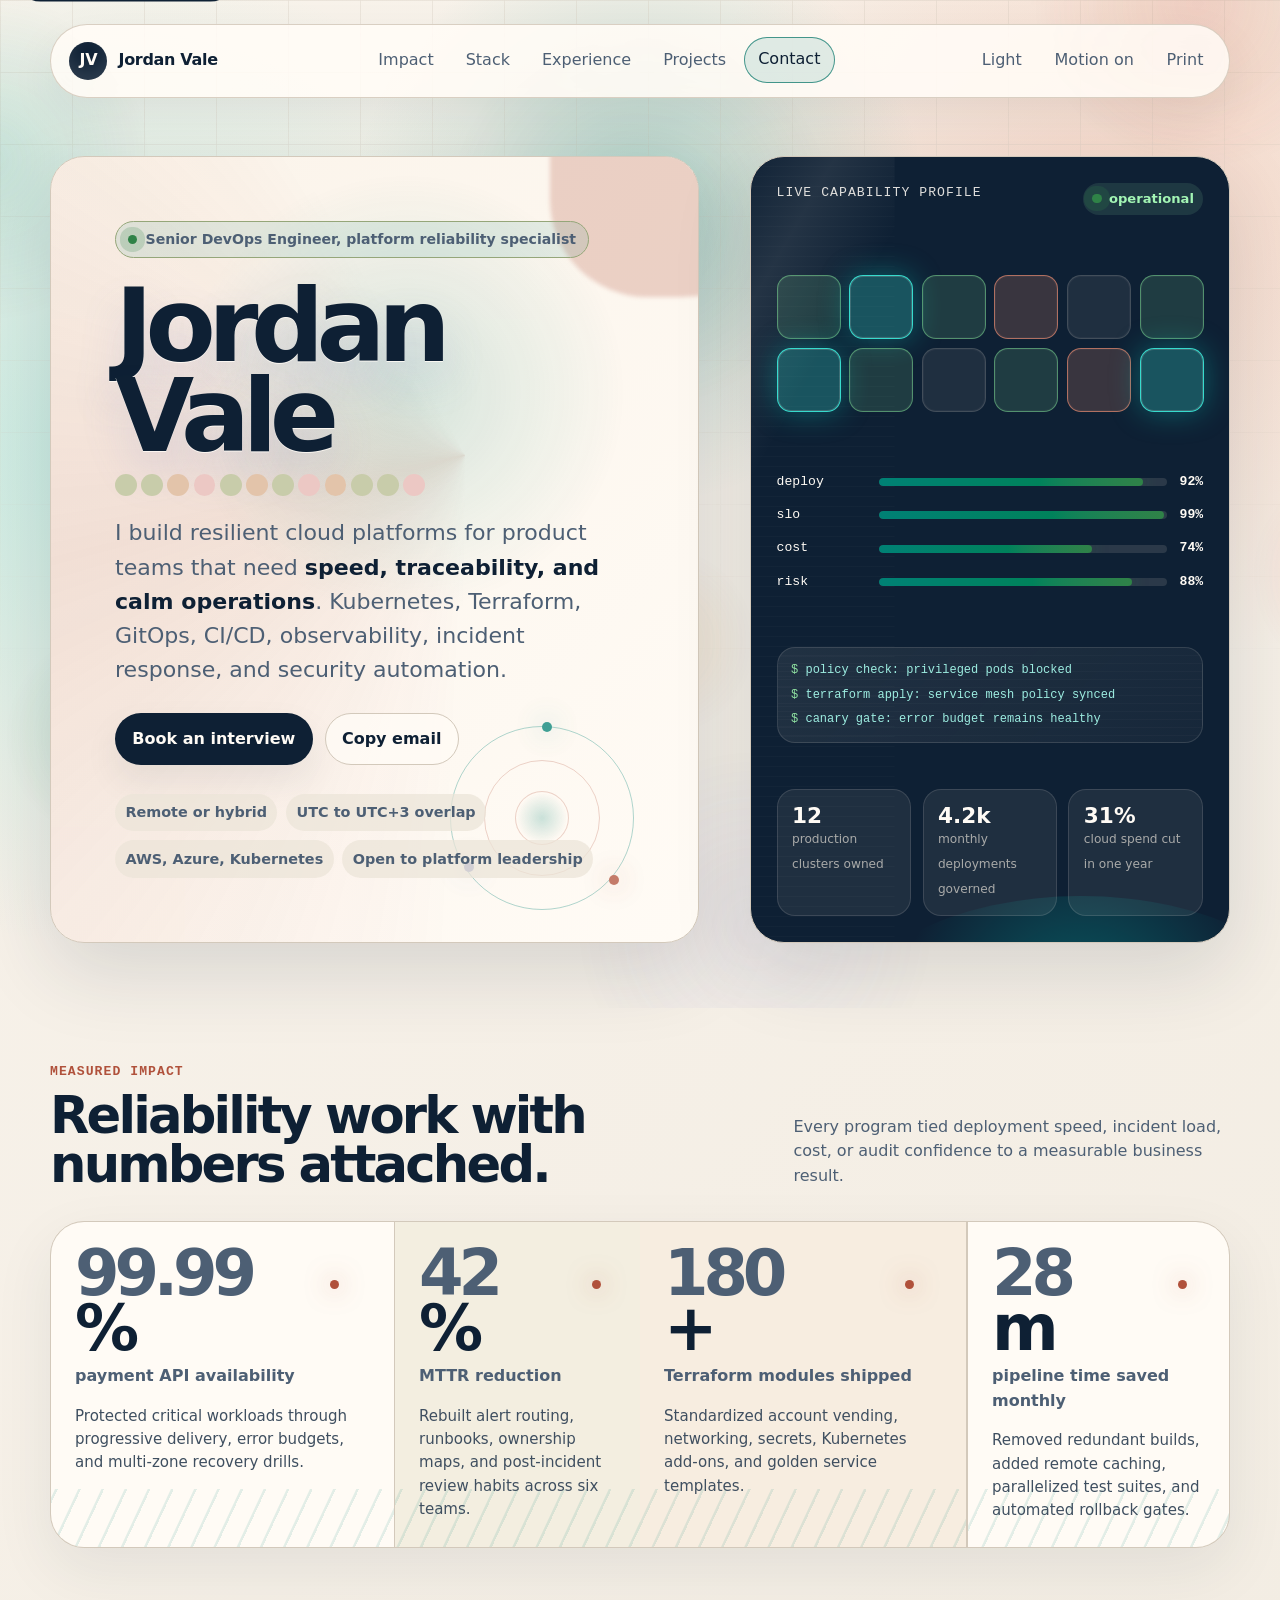
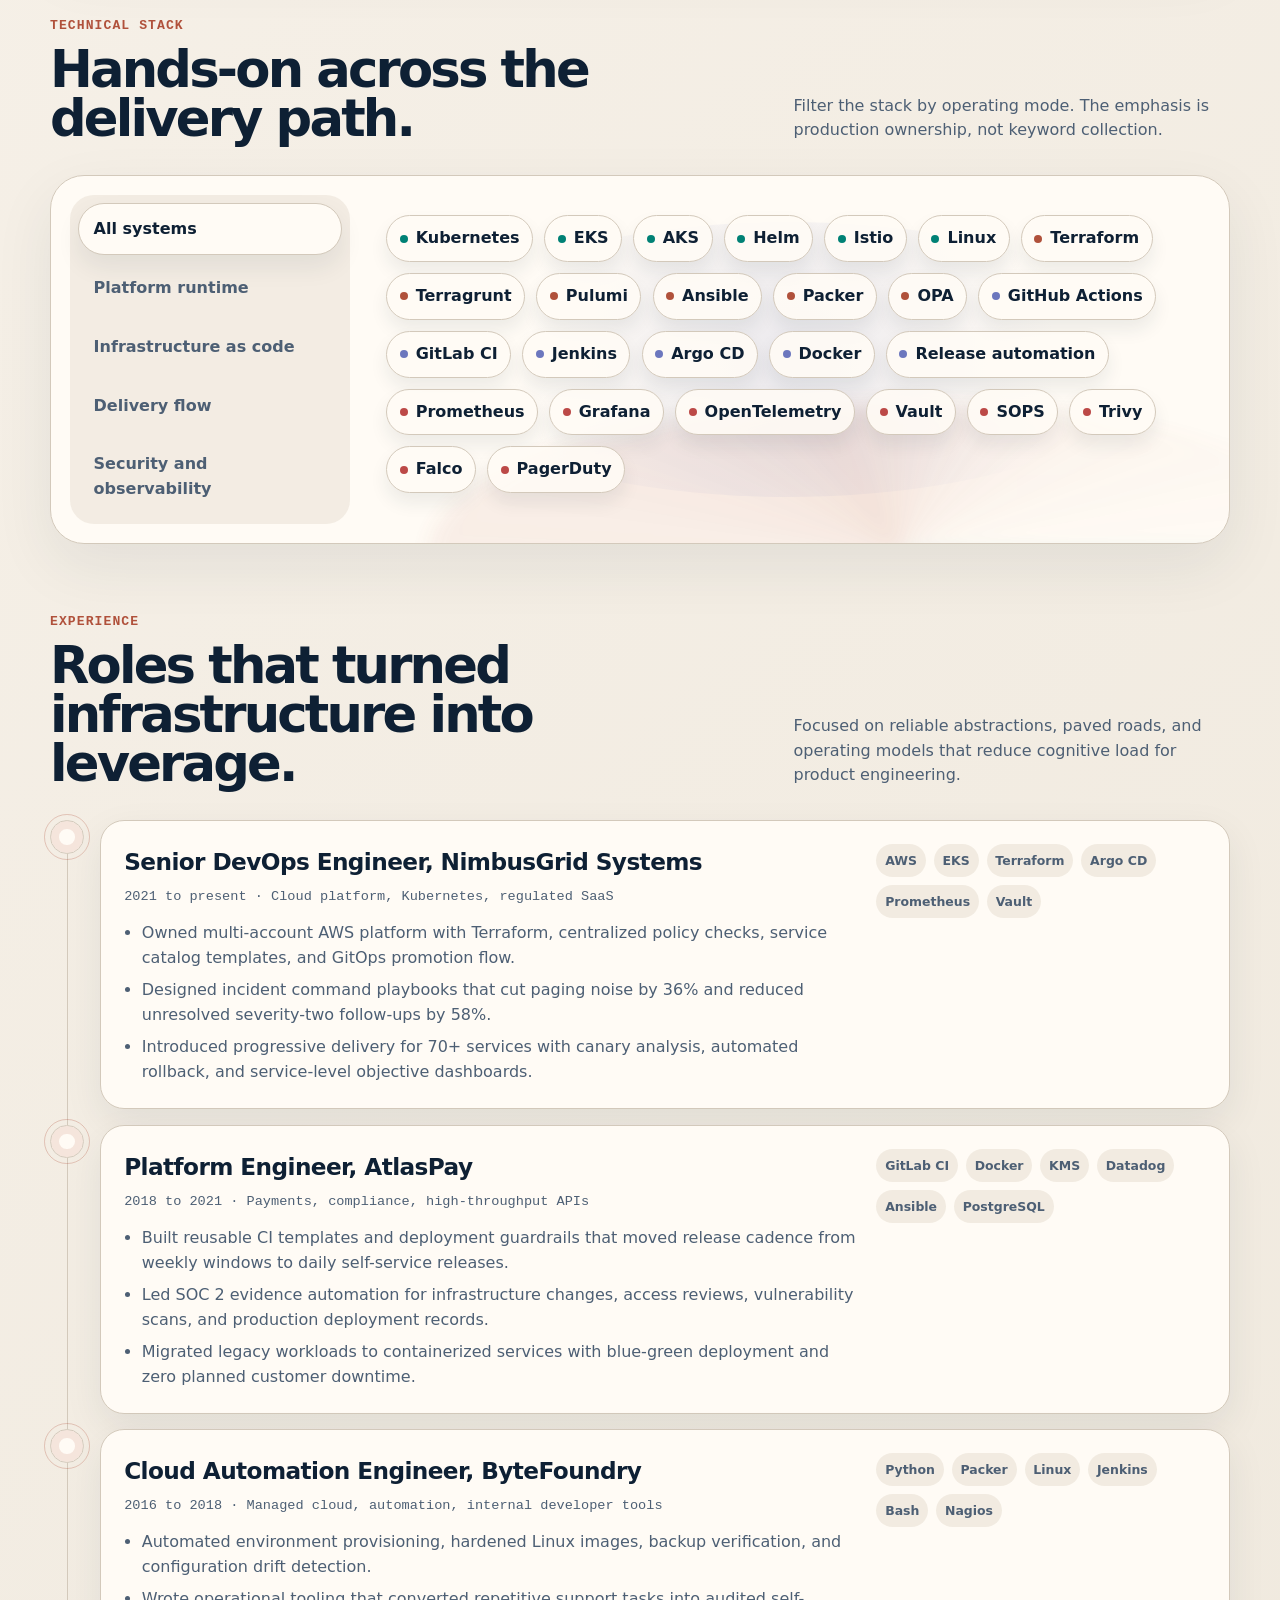
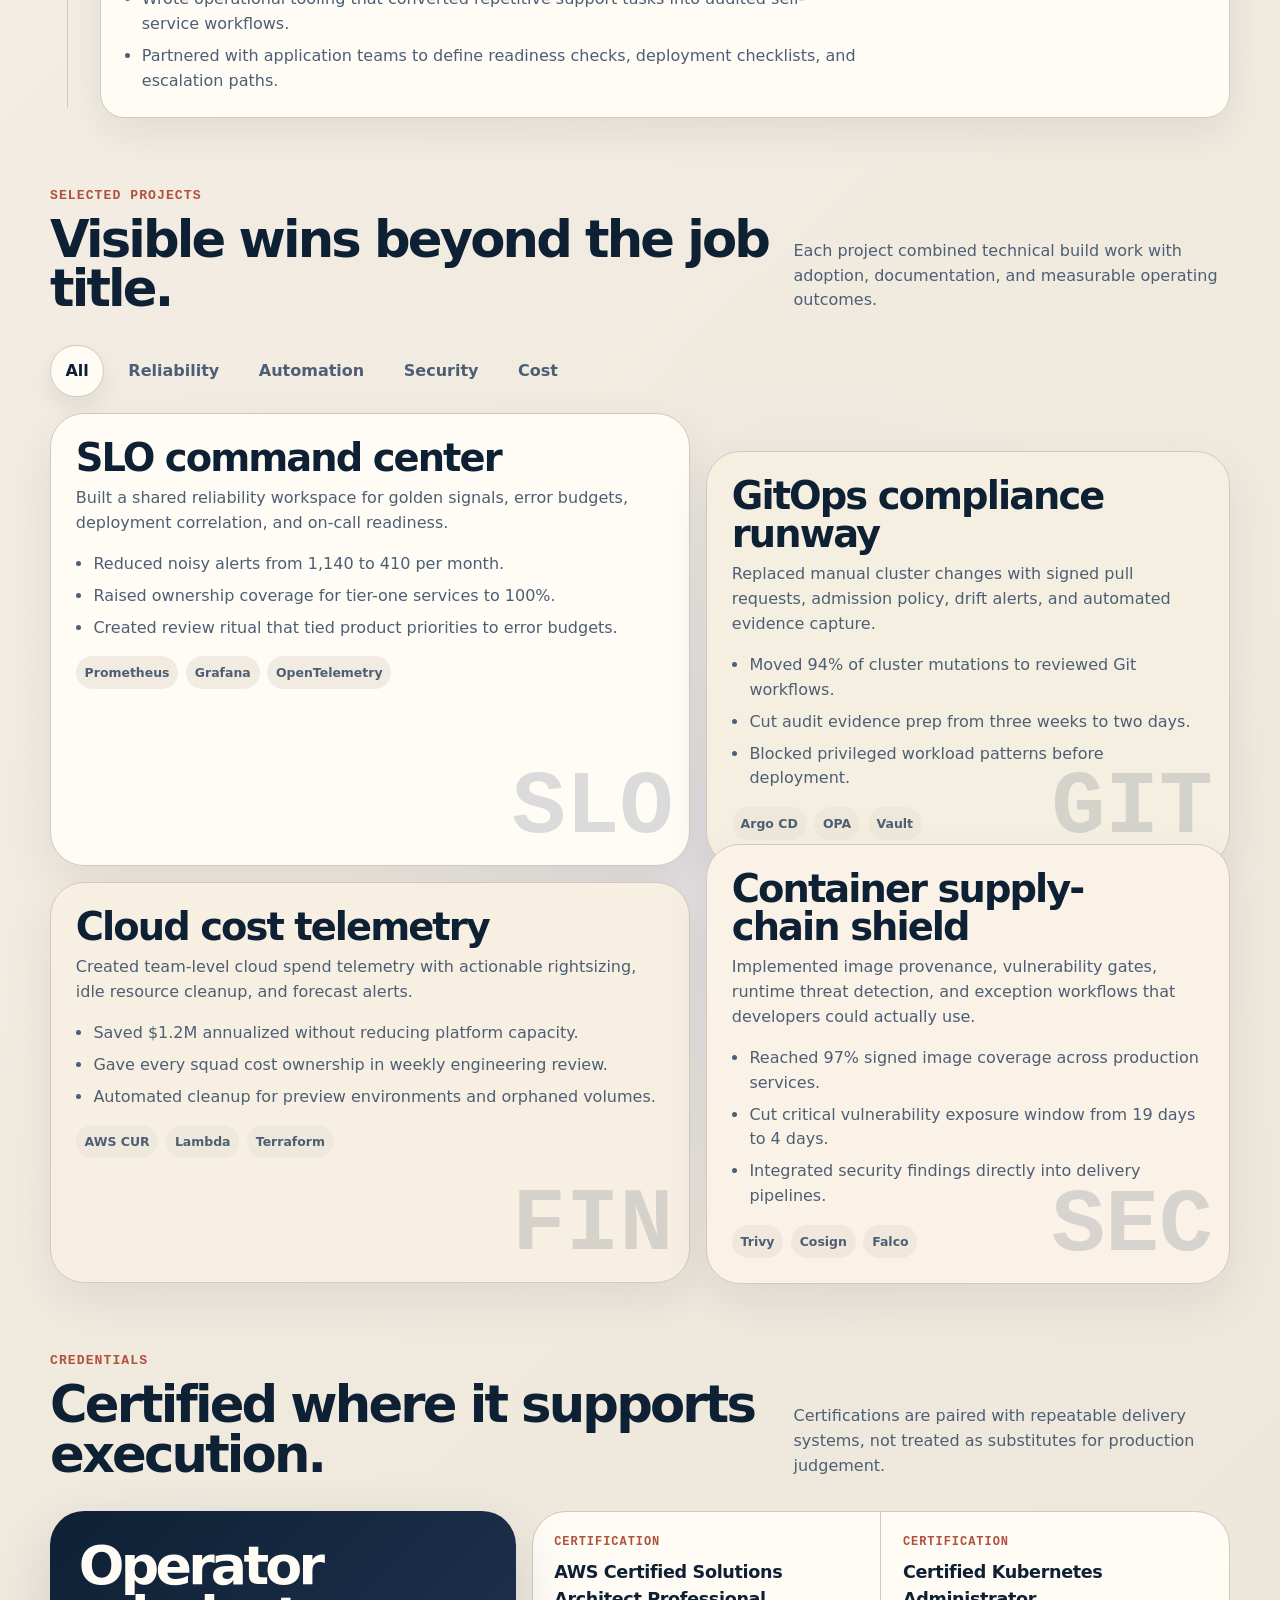
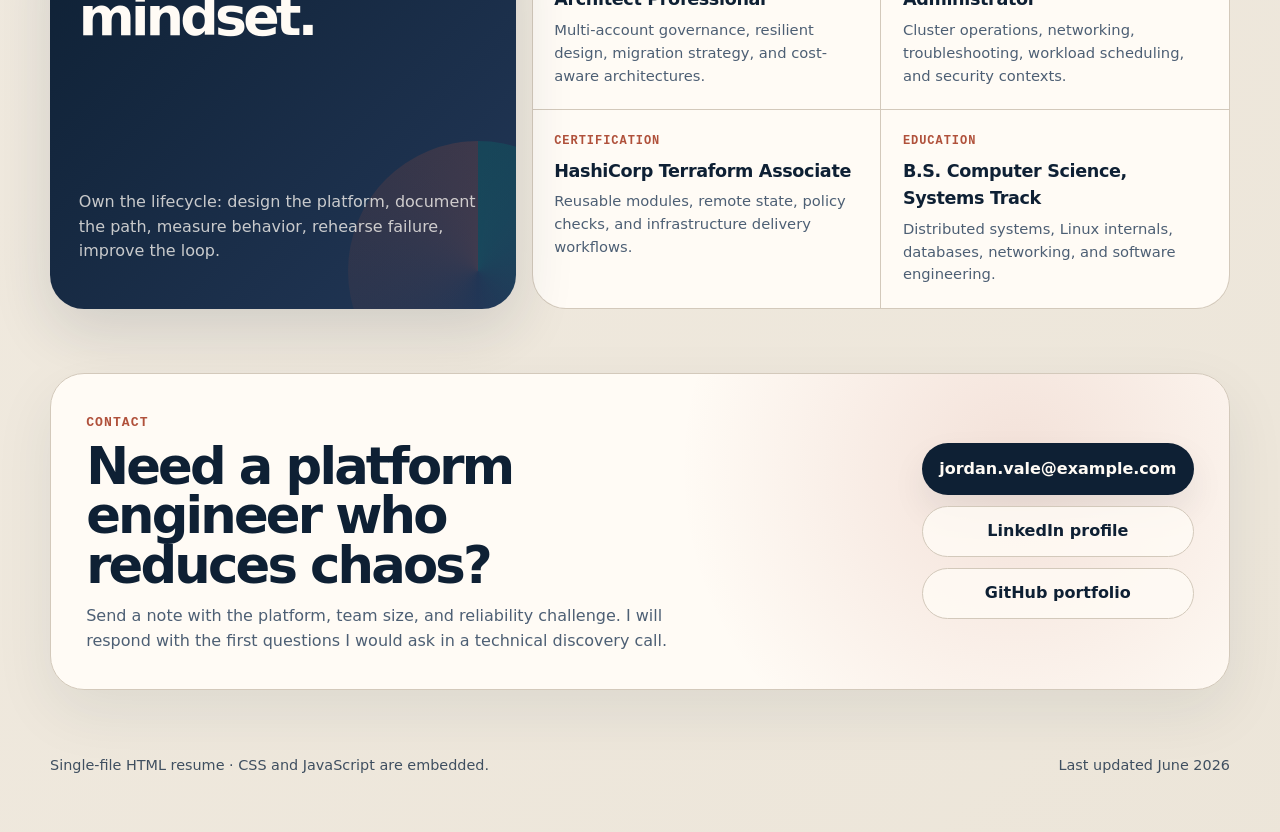
==== commit c990c730: "GPT 5.5 xhigh reasoning 3rd iteration" ====
--- a/index.html
+++ b/index.html
@@ -15,8 +15,9 @@
       --surface-2: oklch(92.5% 0.018 82);
       --ink: oklch(24% 0.045 252);
       --muted: oklch(48% 0.04 252);
-      --soft: oklch(65% 0.035 252);
+      --soft: oklch(42% 0.035 252);
       --line: oklch(84% 0.022 77);
+      --focus: oklch(46% 0.16 185);
       --accent: oklch(55% 0.13 34);
       --accent-2: oklch(53% 0.12 185);
       --accent-3: oklch(59% 0.11 276);
@@ -41,8 +42,9 @@
       --surface-2: oklch(27% 0.032 252);
       --ink: oklch(92% 0.014 78);
       --muted: oklch(73% 0.025 78);
-      --soft: oklch(61% 0.03 78);
+      --soft: oklch(76% 0.026 78);
       --line: oklch(36% 0.035 252);
+      --focus: oklch(80% 0.14 184);
       --accent: oklch(67% 0.14 38);
       --accent-2: oklch(68% 0.12 184);
       --accent-3: oklch(72% 0.12 276);
@@ -115,6 +117,28 @@
 
     button {
       cursor: pointer;
+    }
+
+    :where(a, button, [tabindex]:not([tabindex="-1"])):focus-visible {
+      outline: 3px solid var(--focus);
+      outline-offset: 4px;
+    }
+
+    main:focus {
+      outline: 3px solid var(--focus);
+      outline-offset: 8px;
+    }
+
+    .sr-only {
+      position: absolute;
+      width: 1px;
+      height: 1px;
+      padding: 0;
+      margin: -1px;
+      overflow: hidden;
+      clip: rect(0, 0, 0, 0);
+      white-space: nowrap;
+      border: 0;
     }
 
     .skip-link {
@@ -203,6 +227,7 @@
 
     .nav-links a,
     .theme-toggle,
+    .motion-toggle,
     .print-button {
       border: 0;
       border-radius: 999px;
@@ -214,14 +239,20 @@
 
     .nav-links a:hover,
     .theme-toggle:hover,
+    .motion-toggle:hover,
     .print-button:hover,
     .nav-links a:focus-visible,
     .theme-toggle:focus-visible,
-    .print-button:focus-visible {
+    .motion-toggle:focus-visible,
+    .print-button:focus-visible,
+    .nav-links a[aria-current="location"] {
       color: var(--ink);
       background: color-mix(in oklch, var(--accent-2) 12%, transparent);
-      outline: none;
       transform: translateY(-1px);
+    }
+
+    .nav-links a[aria-current="location"] {
+      box-shadow: inset 0 0 0 1px color-mix(in oklch, var(--focus) 70%, transparent);
     }
 
     .top-actions {
@@ -349,7 +380,6 @@
 
     .button:hover,
     .button:focus-visible {
-      outline: none;
       transform: translateY(-2px);
       box-shadow: 0 18px 36px var(--shadow-soft);
     }
@@ -637,7 +667,6 @@
     .filter-button:focus-visible,
     .project-filter:focus-visible {
       color: var(--ink);
-      outline: none;
       transform: translateY(-1px);
     }
 
@@ -1562,10 +1591,42 @@
       transform: perspective(1100px) rotateX(var(--rx)) rotateY(var(--ry)) translateY(var(--lift));
     }
 
+    .nav-links a:focus-visible,
+    .theme-toggle:focus-visible,
+    .motion-toggle:focus-visible,
+    .print-button:focus-visible,
+    .button:focus-visible,
+    .filter-button:focus-visible,
+    .project-filter:focus-visible {
+      outline: 3px solid var(--focus);
+      outline-offset: 4px;
+    }
+
     @media (hover: none) {
       .cursor-halo {
         display: none;
       }
+    }
+
+    html[data-motion="reduced"] {
+      scroll-behavior: auto;
+    }
+
+    html[data-motion="reduced"] *,
+    html[data-motion="reduced"] *::before,
+    html[data-motion="reduced"] *::after {
+      animation-duration: 0.01ms !important;
+      animation-iteration-count: 1 !important;
+      transition-duration: 0.01ms !important;
+    }
+
+    html[data-motion="reduced"] .ambient,
+    html[data-motion="reduced"] .cursor-halo,
+    html[data-motion="reduced"] .hero-orbit,
+    html[data-motion="reduced"] .signal-ribbon,
+    html[data-motion="reduced"] .deployment-stream,
+    html[data-motion="reduced"] .scroll-meter {
+      display: none !important;
     }
 
     @media (prefers-reduced-motion: reduce) {
@@ -1574,8 +1635,40 @@
       .cursor-halo,
       .hero-orbit,
       .signal-ribbon,
-      .deployment-stream {
+      .deployment-stream,
+      .scroll-meter {
         display: none !important;
+      }
+    }
+
+    @media (forced-colors: active) {
+
+      .ambient,
+      .cursor-halo,
+      .hero-orbit,
+      .signal-ribbon,
+      .deployment-stream,
+      .scroll-meter {
+        display: none !important;
+      }
+
+      .button,
+      .tag,
+      .skill-pill,
+      .filter-button,
+      .project-filter,
+      .hero-copy,
+      .ops-panel,
+      .proof-item,
+      .timeline-card,
+      .project-card,
+      .callout,
+      .contact-card {
+        border: 1px solid CanvasText;
+      }
+
+      :where(a, button, [tabindex]:not([tabindex="-1"])):focus-visible {
+        outline: 3px solid Highlight;
       }
     }
 
@@ -1817,8 +1910,21 @@
         border-radius: 28px;
       }
 
+      .topbar {
+        flex-wrap: wrap;
+      }
+
       .nav-links {
-        display: none;
+        order: 3;
+        width: 100%;
+        justify-content: flex-start;
+        overflow-x: auto;
+        padding: 0.1rem 0 0.35rem;
+        scrollbar-width: thin;
+      }
+
+      .nav-links a {
+        min-width: max-content;
       }
 
       .hero,
@@ -1991,12 +2097,13 @@
         <a href="#contact">Contact</a>
       </nav>
       <div class="top-actions">
-        <button class="theme-toggle" type="button" aria-pressed="false">Theme</button>
-        <button class="print-button" type="button">Print</button>
+        <button class="theme-toggle" type="button" aria-pressed="false" aria-label="Switch color theme">Theme</button>
+        <button class="motion-toggle" type="button" aria-pressed="false" aria-label="Reduce animations">Motion</button>
+        <button class="print-button" type="button" aria-label="Print or save resume as PDF">Print</button>
       </div>
     </header>
 
-    <main id="main">
+    <main id="main" tabindex="-1">
       <section class="hero" id="top" aria-labelledby="hero-title">
         <div class="hero-copy reveal">
           <div class="hero-orbit" aria-hidden="true"><span></span><span></span><span></span></div>
@@ -2013,7 +2120,8 @@
             response, and security automation.</p>
           <div class="hero-cta" aria-label="Resume actions">
             <a class="button primary" href="mailto:jordan.vale@example.com">Book an interview</a>
-            <button class="button secondary" type="button" data-copy="jordan.vale@example.com">Copy email</button>
+            <button class="button secondary" type="button" data-copy="jordan.vale@example.com"
+              aria-label="Copy email address jordan.vale@example.com">Copy email</button>
           </div>
           <ul class="availability" aria-label="Candidate highlights">
             <li>Remote or hybrid</li>
@@ -2080,23 +2188,27 @@
         </div>
         <div class="proof-strip" aria-label="Achievement statistics">
           <article class="proof-item">
-            <strong><span data-count="99.99" data-decimals="2">0</span>%</strong>
+            <strong aria-hidden="true"><span data-count="99.99" data-decimals="2">0</span>%</strong>
+            <span class="sr-only">99.99 percent</span>
             <span>payment API availability</span>
             <p>Protected critical workloads through progressive delivery, error budgets, and multi-zone recovery drills.
             </p>
           </article>
           <article class="proof-item">
-            <strong><span data-count="42">0</span>%</strong>
+            <strong aria-hidden="true"><span data-count="42">0</span>%</strong>
+            <span class="sr-only">42 percent</span>
             <span>MTTR reduction</span>
             <p>Rebuilt alert routing, runbooks, ownership maps, and post-incident review habits across six teams.</p>
           </article>
           <article class="proof-item">
-            <strong><span data-count="180">0</span>+</strong>
+            <strong aria-hidden="true"><span data-count="180">0</span>+</strong>
+            <span class="sr-only">More than 180</span>
             <span>Terraform modules shipped</span>
             <p>Standardized account vending, networking, secrets, Kubernetes add-ons, and golden service templates.</p>
           </article>
           <article class="proof-item">
-            <strong><span data-count="28">0</span>m</strong>
+            <strong aria-hidden="true"><span data-count="28">0</span>m</strong>
+            <span class="sr-only">28 minutes</span>
             <span>pipeline time saved monthly</span>
             <p>Removed redundant builds, added remote caching, parallelized test suites, and automated rollback gates.
             </p>
@@ -2113,18 +2225,25 @@
           <p>Filter the stack by operating mode. The emphasis is production ownership, not keyword collection.</p>
         </div>
         <div class="stack-board">
-          <div class="filter-rail" role="group" aria-label="Filter technical skills">
-            <button class="filter-button" type="button" data-skill-filter="all" aria-pressed="true">All systems</button>
-            <button class="filter-button" type="button" data-skill-filter="platform" aria-pressed="false">Platform
+          <p id="skill-filter-status" class="sr-only" role="status">Showing all technical skills.</p>
+          <div class="filter-rail" role="group" aria-label="Filter technical skills"
+            aria-describedby="skill-filter-status">
+            <button class="filter-button" type="button" aria-controls="skill-list" data-skill-filter="all"
+              aria-pressed="true">All systems</button>
+            <button class="filter-button" type="button" aria-controls="skill-list" data-skill-filter="platform"
+              aria-pressed="false">Platform
               runtime</button>
-            <button class="filter-button" type="button" data-skill-filter="iac" aria-pressed="false">Infrastructure as
+            <button class="filter-button" type="button" aria-controls="skill-list" data-skill-filter="iac"
+              aria-pressed="false">Infrastructure as
               code</button>
-            <button class="filter-button" type="button" data-skill-filter="delivery" aria-pressed="false">Delivery
+            <button class="filter-button" type="button" aria-controls="skill-list" data-skill-filter="delivery"
+              aria-pressed="false">Delivery
               flow</button>
-            <button class="filter-button" type="button" data-skill-filter="security" aria-pressed="false">Security and
+            <button class="filter-button" type="button" aria-controls="skill-list" data-skill-filter="security"
+              aria-pressed="false">Security and
               observability</button>
           </div>
-          <div class="skill-cloud" aria-live="polite">
+          <div class="skill-cloud" id="skill-list" aria-live="polite">
             <span class="skill-pill" data-skill-group="platform">Kubernetes</span>
             <span class="skill-pill" data-skill-group="platform">EKS</span>
             <span class="skill-pill" data-skill-group="platform">AKS</span>
@@ -2240,17 +2359,20 @@
           <p>Each project combined technical build work with adoption, documentation, and measurable operating outcomes.
           </p>
         </div>
-        <div class="project-toolbar" role="group" aria-label="Filter projects">
-          <button class="project-filter" type="button" data-project-filter="all" aria-pressed="true">All</button>
-          <button class="project-filter" type="button" data-project-filter="reliability"
+        <p id="project-filter-status" class="sr-only" role="status">Showing all selected projects.</p>
+        <div class="project-toolbar" role="group" aria-label="Filter projects" aria-describedby="project-filter-status">
+          <button class="project-filter" type="button" aria-controls="project-list" data-project-filter="all"
+            aria-pressed="true">All</button>
+          <button class="project-filter" type="button" aria-controls="project-list" data-project-filter="reliability"
             aria-pressed="false">Reliability</button>
-          <button class="project-filter" type="button" data-project-filter="automation"
+          <button class="project-filter" type="button" aria-controls="project-list" data-project-filter="automation"
             aria-pressed="false">Automation</button>
-          <button class="project-filter" type="button" data-project-filter="security"
+          <button class="project-filter" type="button" aria-controls="project-list" data-project-filter="security"
             aria-pressed="false">Security</button>
-          <button class="project-filter" type="button" data-project-filter="cost" aria-pressed="false">Cost</button>
+          <button class="project-filter" type="button" aria-controls="project-list" data-project-filter="cost"
+            aria-pressed="false">Cost</button>
         </div>
-        <div class="project-grid">
+        <div class="project-grid" id="project-list">
           <article class="project-card" data-project-tags="reliability automation" data-code="SLO">
             <h3>SLO command center</h3>
             <p>Built a shared reliability workspace for golden signals, error budgets, deployment correlation, and
@@ -2352,8 +2474,10 @@
           </div>
           <div class="contact-actions">
             <a class="button primary" href="mailto:jordan.vale@example.com">jordan.vale@example.com</a>
-            <a class="button secondary" href="https://www.linkedin.com/in/jordan-vale">LinkedIn profile</a>
-            <a class="button secondary" href="https://github.com/jordanvale">GitHub portfolio</a>
+            <a class="button secondary" href="https://www.linkedin.com/in/jordan-vale"
+              aria-label="Jordan Vale LinkedIn profile">LinkedIn profile</a>
+            <a class="button secondary" href="https://github.com/jordanvale"
+              aria-label="Jordan Vale GitHub portfolio">GitHub portfolio</a>
           </div>
         </div>
       </section>
@@ -2369,27 +2493,46 @@
   <script>
     const root = document.documentElement;
     const themeButton = document.querySelector('.theme-toggle');
+    const motionButton = document.querySelector('.motion-toggle');
     const printButton = document.querySelector('.print-button');
     const scrollMeter = document.querySelector('.scroll-meter');
     const toast = document.querySelector('.toast');
-    const prefersReducedMotion = window.matchMedia('(prefers-reduced-motion: reduce)').matches;
+    const motionPreferenceQuery = window.matchMedia('(prefers-reduced-motion: reduce)');
+    const savedMotion = localStorage.getItem('resume-motion');
+    let prefersReducedMotion = motionPreferenceQuery.matches || savedMotion === 'reduced';
     const canUsePointerEffects = window.matchMedia('(hover: hover) and (pointer: fine)').matches;
     const tiltTargets = document.querySelectorAll('.hero-copy, .ops-panel, .proof-item, .timeline-card, .project-card, .callout, .contact-card');
     const nodes = document.querySelectorAll('.node');
     const deploymentStream = document.querySelector('.deployment-stream');
+    const navLinks = Array.from(document.querySelectorAll('.nav-links a[href^="#"]'));
+    const sectionTargets = navLinks.map((link) => document.querySelector(link.getAttribute('href'))).filter(Boolean);
+    const skillFilterStatus = document.querySelector('#skill-filter-status');
+    const projectFilterStatus = document.querySelector('#project-filter-status');
 
     const savedTheme = localStorage.getItem('resume-theme');
     const systemTheme = window.matchMedia('(prefers-color-scheme: dark)').matches ? 'dark' : 'light';
     const initialTheme = savedTheme || systemTheme;
-    root.dataset.theme = initialTheme;
-    themeButton.setAttribute('aria-pressed', String(initialTheme === 'dark'));
+    setTheme(initialTheme, false);
+    setMotionPreference(prefersReducedMotion, false);
 
     themeButton.addEventListener('click', () => {
       const nextTheme = root.dataset.theme === 'dark' ? 'light' : 'dark';
-      root.dataset.theme = nextTheme;
-      localStorage.setItem('resume-theme', nextTheme);
-      themeButton.setAttribute('aria-pressed', String(nextTheme === 'dark'));
+      setTheme(nextTheme, true);
       showToast(`${nextTheme === 'dark' ? 'Dark' : 'Light'} theme enabled`);
+    });
+
+    motionButton.addEventListener('click', () => {
+      if (motionPreferenceQuery.matches) {
+        setMotionPreference(true, false);
+        showToast('Animations are reduced by your system setting');
+        return;
+      }
+      setMotionPreference(root.dataset.motion !== 'reduced', true);
+    });
+
+    motionPreferenceQuery.addEventListener('change', (event) => {
+      const savedPreference = localStorage.getItem('resume-motion');
+      setMotionPreference(event.matches || savedPreference === 'reduced', false);
     });
 
     printButton.addEventListener('click', () => window.print());
@@ -2418,6 +2561,8 @@
         skillPills.forEach((pill) => {
           pill.classList.toggle('is-muted', filter !== 'all' && pill.dataset.skillGroup !== filter);
         });
+        const label = button.textContent.trim().toLowerCase();
+        skillFilterStatus.textContent = filter === 'all' ? 'Showing all technical skills.' : `Showing ${label} skills with other skills visually muted.`;
       });
     });
 
@@ -2428,10 +2573,16 @@
       button.addEventListener('click', () => {
         const filter = button.dataset.projectFilter;
         projectButtons.forEach((item) => item.setAttribute('aria-pressed', String(item === button)));
+        let visibleProjects = 0;
         projectCards.forEach((card) => {
           const tags = card.dataset.projectTags.split(' ');
-          card.classList.toggle('is-hidden', filter !== 'all' && !tags.includes(filter));
+          const isHidden = filter !== 'all' && !tags.includes(filter);
+          card.classList.toggle('is-hidden', isHidden);
+          card.toggleAttribute('hidden', isHidden);
+          if (!isHidden) visibleProjects += 1;
         });
+        const label = button.textContent.trim().toLowerCase();
+        projectFilterStatus.textContent = filter === 'all' ? 'Showing all selected projects.' : `Showing ${visibleProjects} ${label} projects.`;
       });
     });
 
@@ -2455,7 +2606,7 @@
     if (!prefersReducedMotion) {
       let pointerTicking = false;
       window.addEventListener('pointermove', (event) => {
-        if (pointerTicking) return;
+        if (prefersReducedMotion || pointerTicking) return;
         pointerTicking = true;
         requestAnimationFrame(() => {
           root.style.setProperty('--pointer-x', `${event.clientX}px`);
@@ -2469,6 +2620,7 @@
       tiltTargets.forEach((target) => {
         target.classList.add('tilt-card');
         target.addEventListener('pointermove', (event) => {
+          if (prefersReducedMotion) return;
           const rect = target.getBoundingClientRect();
           const x = ((event.clientX - rect.left) / rect.width) - 0.5;
           const y = ((event.clientY - rect.top) / rect.height) - 0.5;
@@ -2488,6 +2640,7 @@
 
     if (!prefersReducedMotion && nodes.length) {
       window.setInterval(() => {
+        if (prefersReducedMotion) return;
         nodes.forEach((node, index) => {
           node.classList.toggle('is-active', (Date.now() / 700 + index) % 5 < 1);
         });
@@ -2505,6 +2658,7 @@
       ];
       let streamIndex = 0;
       window.setInterval(() => {
+        if (prefersReducedMotion) return;
         const firstLine = deploymentStream.querySelector('span');
         if (!firstLine) return;
         firstLine.textContent = streamEvents[streamIndex % streamEvents.length];
@@ -2533,9 +2687,52 @@
       scrollMeter.style.transform = `scaleX(${progress})`;
     };
 
+    if (sectionTargets.length) {
+      const navObserver = new IntersectionObserver((entries) => {
+        entries.forEach((entry) => {
+          if (!entry.isIntersecting) return;
+          navLinks.forEach((link) => {
+            link.toggleAttribute('aria-current', link.getAttribute('href') === `#${entry.target.id}`);
+            if (link.getAttribute('href') === `#${entry.target.id}`) {
+              link.setAttribute('aria-current', 'location');
+            }
+          });
+        });
+      }, { rootMargin: '-42% 0px -48% 0px', threshold: 0.01 });
+
+      sectionTargets.forEach((section) => navObserver.observe(section));
+    }
+
     window.addEventListener('scroll', updateScrollMeter, { passive: true });
     window.addEventListener('resize', updateScrollMeter);
     updateScrollMeter();
+
+    function setTheme(theme, shouldPersist) {
+      root.dataset.theme = theme;
+      themeButton.textContent = theme === 'dark' ? 'Dark' : 'Light';
+      themeButton.setAttribute('aria-pressed', String(theme === 'dark'));
+      themeButton.setAttribute('aria-label', theme === 'dark' ? 'Switch to light theme' : 'Switch to dark theme');
+      if (shouldPersist) localStorage.setItem('resume-theme', theme);
+    }
+
+    function setMotionPreference(shouldReduce, shouldPersist) {
+      const effectiveReduction = shouldReduce || motionPreferenceQuery.matches;
+      prefersReducedMotion = effectiveReduction;
+      root.dataset.motion = effectiveReduction ? 'reduced' : 'full';
+      motionButton.textContent = effectiveReduction ? 'Motion off' : 'Motion on';
+      motionButton.setAttribute('aria-pressed', String(effectiveReduction));
+      motionButton.setAttribute('aria-label', motionPreferenceQuery.matches ? 'Animations are reduced by your system setting' : effectiveReduction ? 'Enable animations' : 'Reduce animations');
+      motionButton.setAttribute('aria-disabled', String(motionPreferenceQuery.matches));
+      if (effectiveReduction) {
+        tiltTargets.forEach((target) => {
+          target.style.setProperty('--rx', '0deg');
+          target.style.setProperty('--ry', '0deg');
+          target.style.setProperty('--card-x', '50%');
+          target.style.setProperty('--card-y', '40%');
+        });
+      }
+      if (shouldPersist) localStorage.setItem('resume-motion', shouldReduce ? 'reduced' : 'full');
+    }
 
     let toastTimer;
     function showToast(message) {
